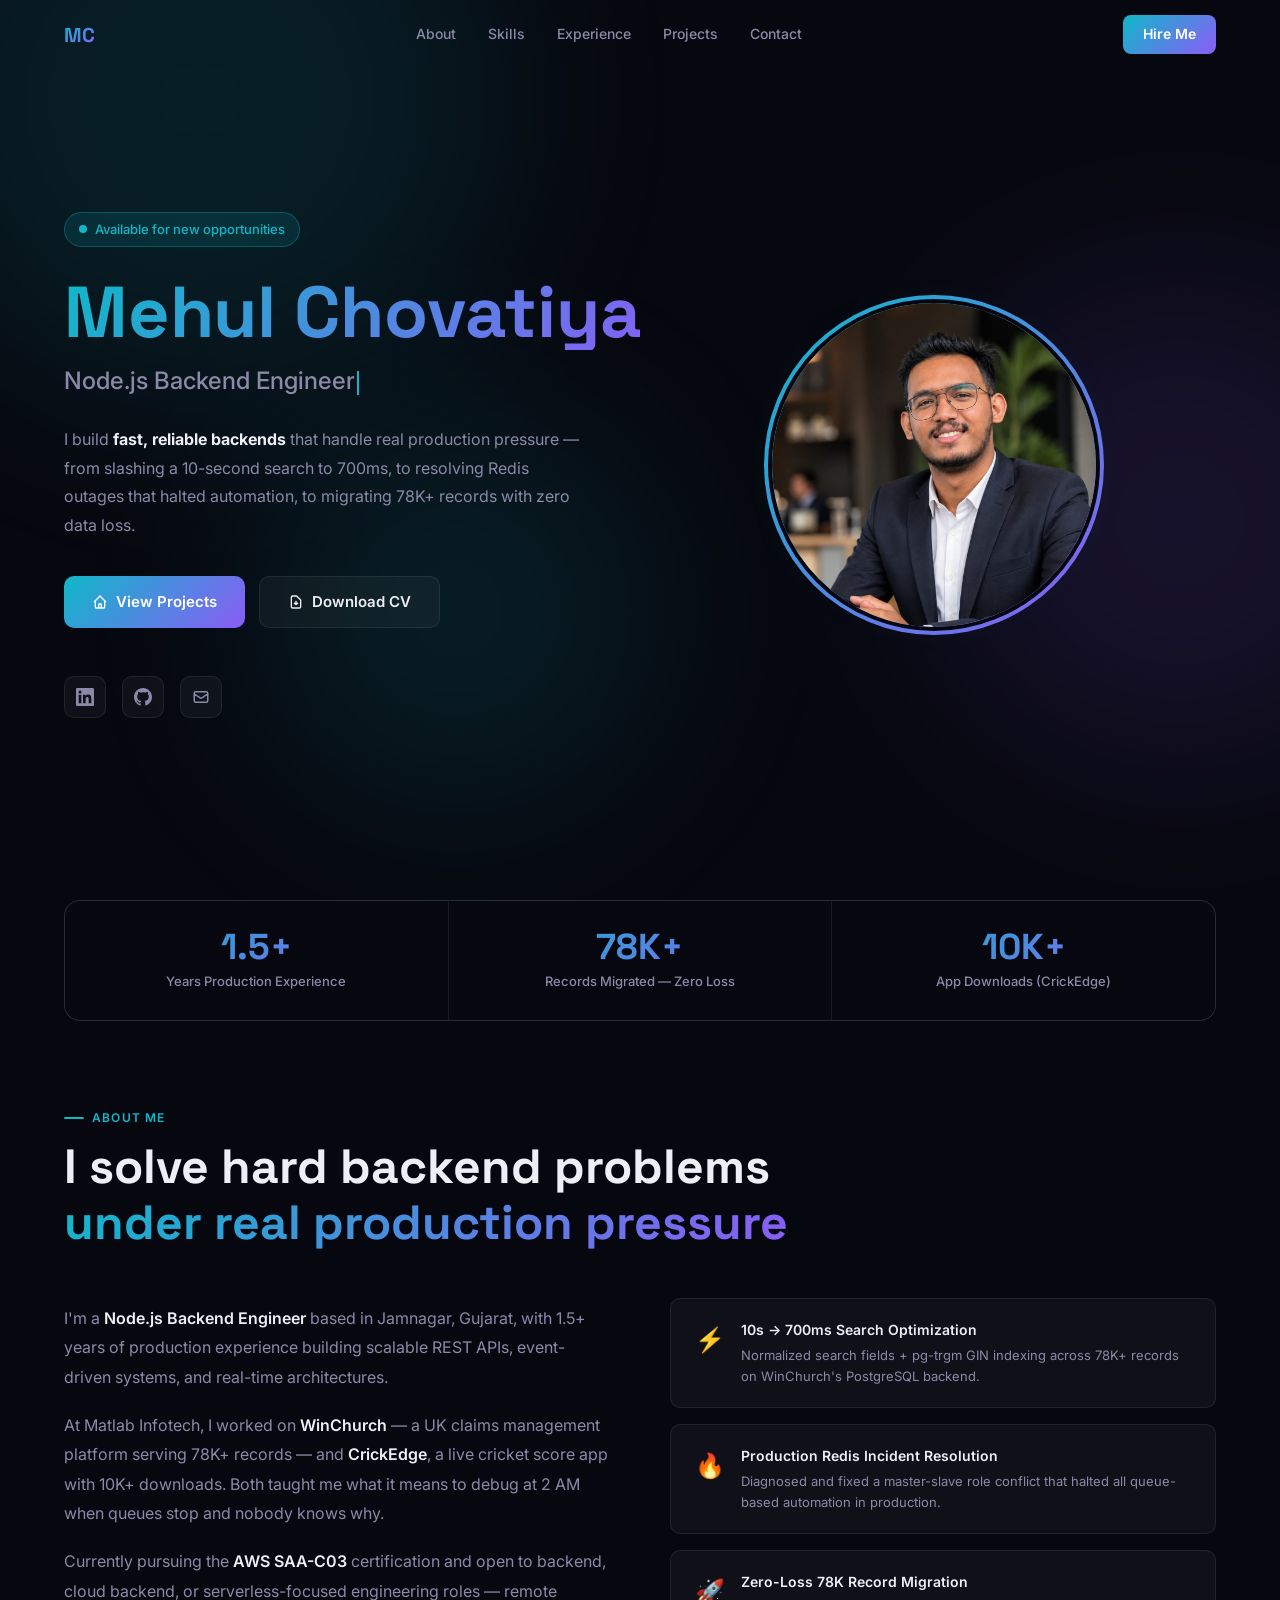
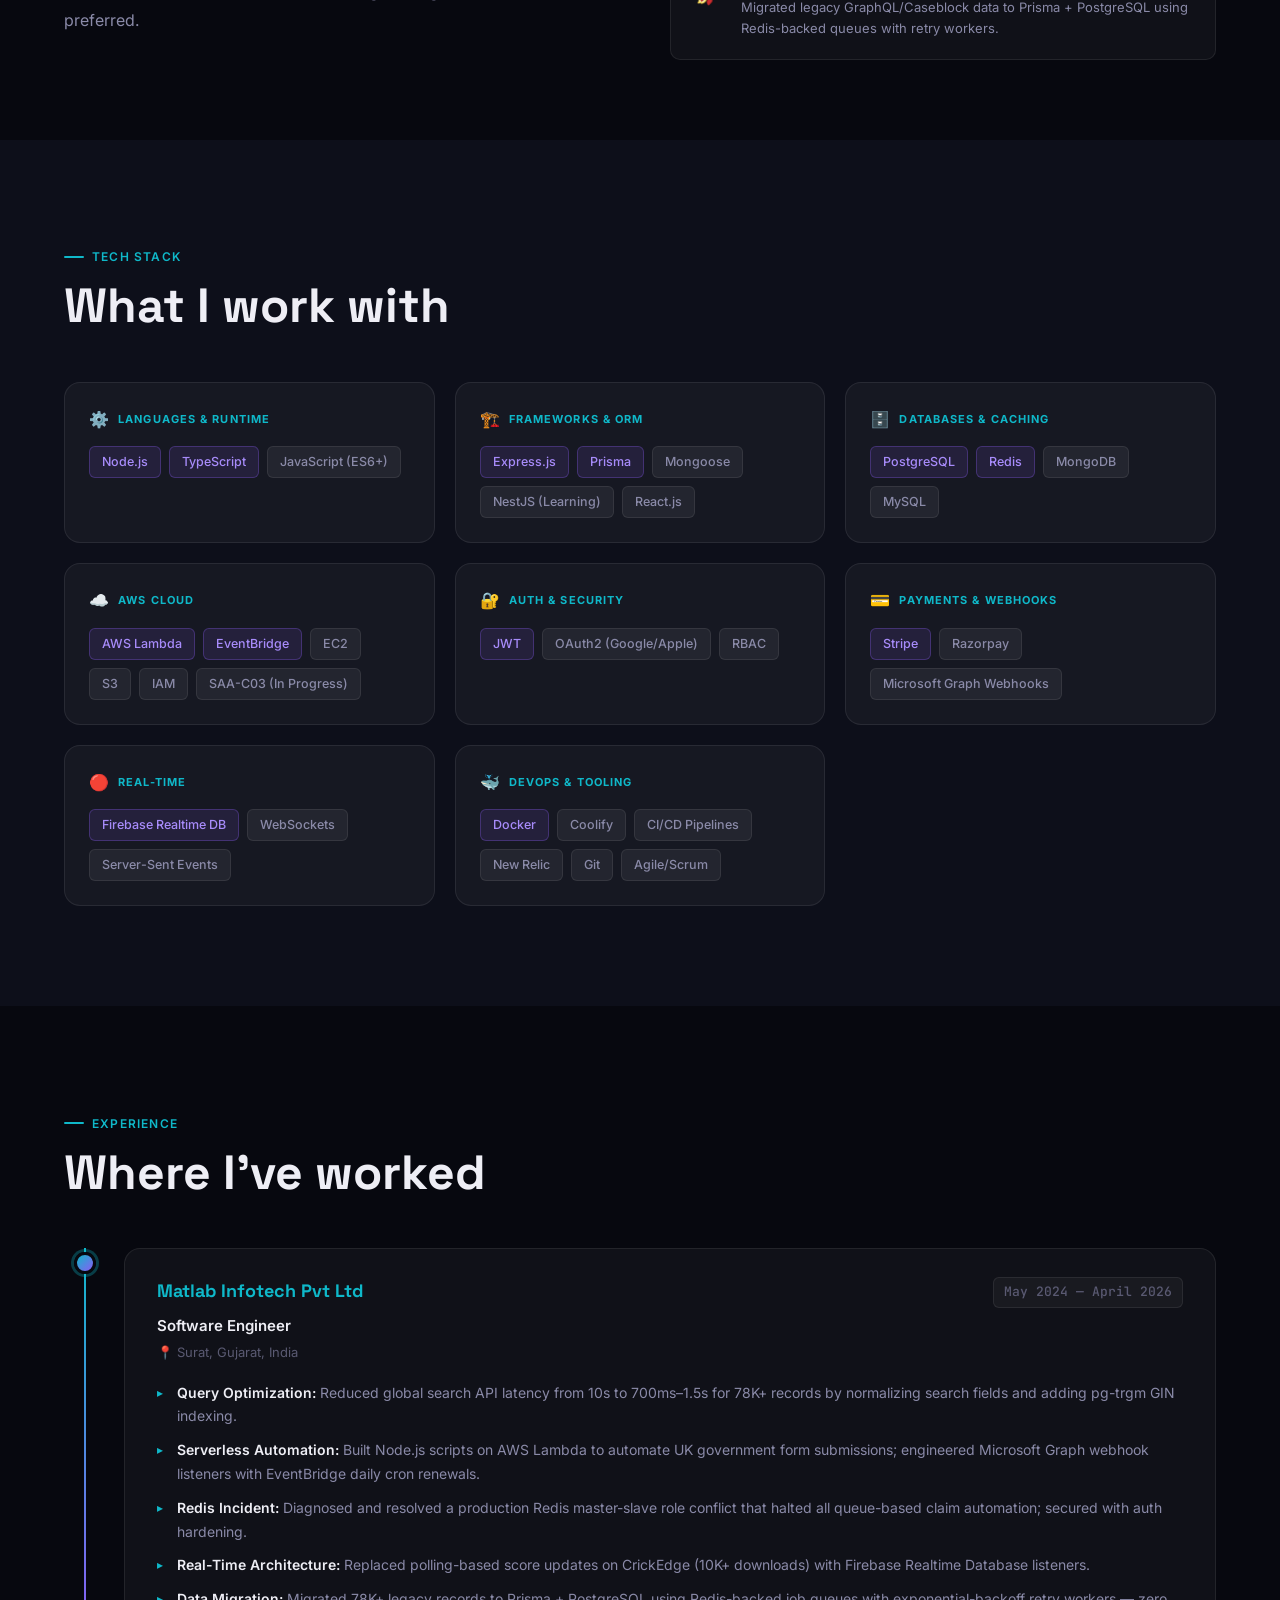
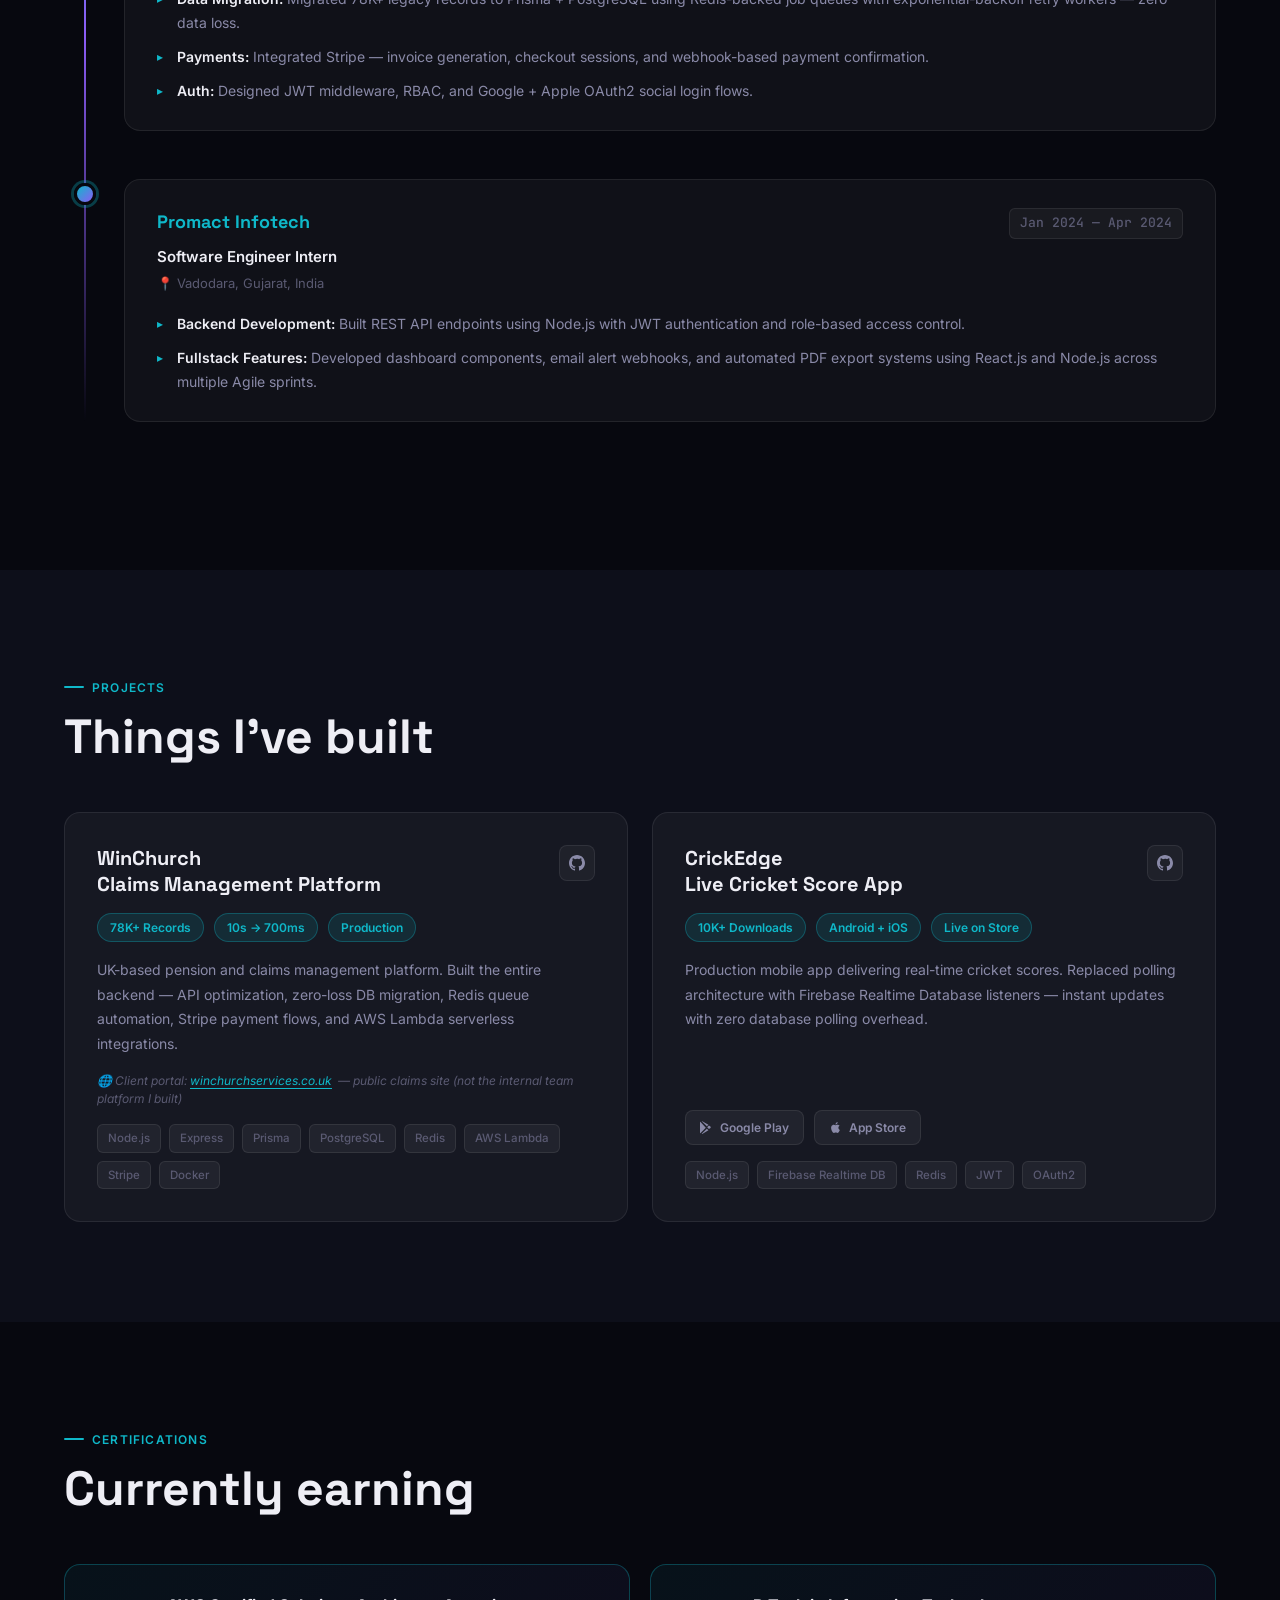
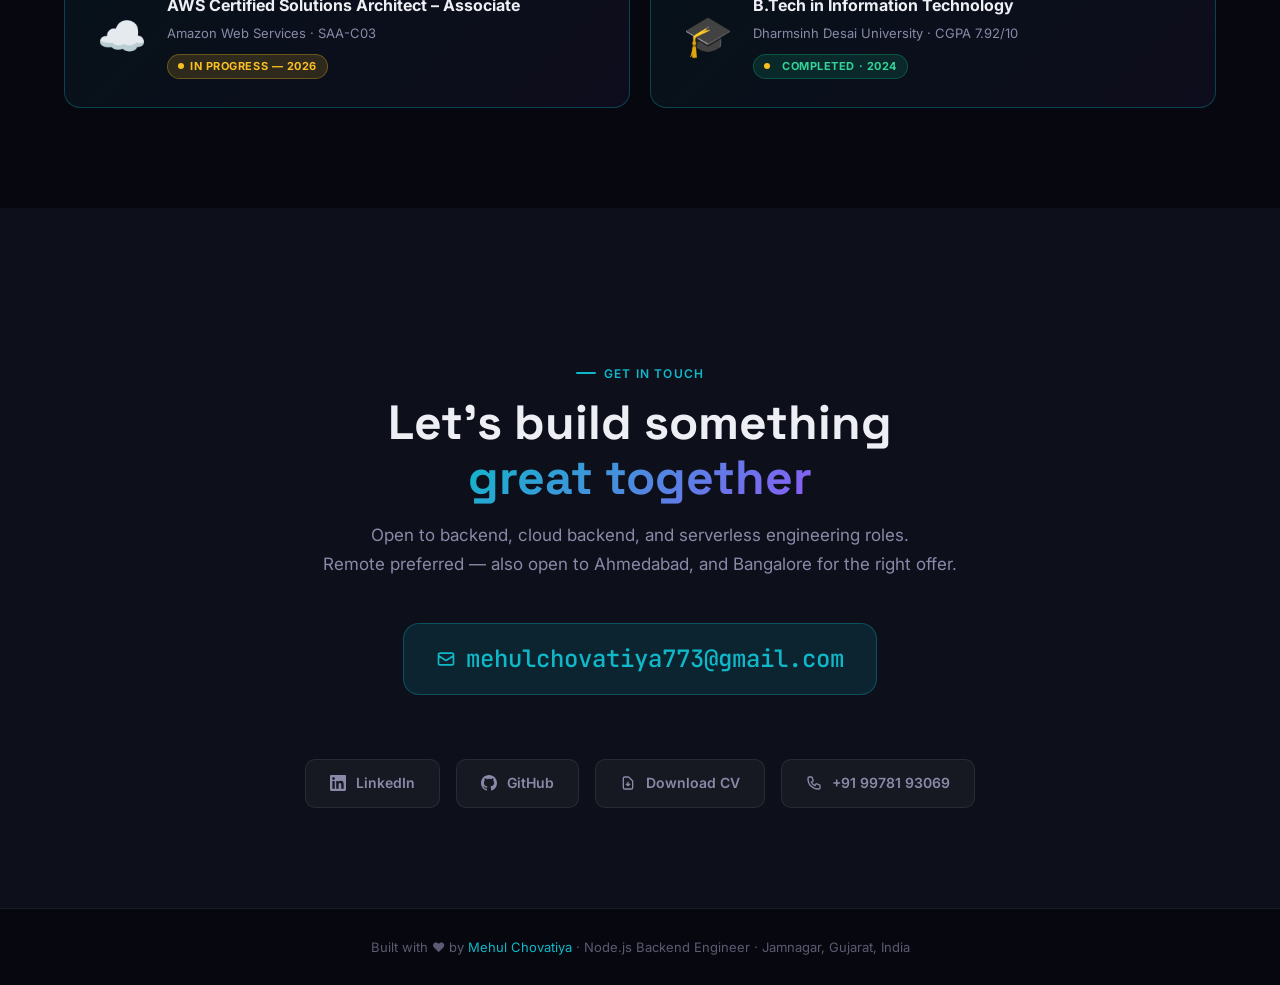
==== index.html @ 826fc2e5 "Initial portfolio commit" ====
<!DOCTYPE html>
<html lang="en">

<head>
  <meta charset="UTF-8" />
  <meta name="viewport" content="width=device-width, initial-scale=1.0" />
  <title>Mehul Chovatiya — Node.js Backend Engineer</title>
  <meta name="description"
    content="Node.js Backend Engineer with 1.5+ years of production experience. Expert in REST APIs, Redis, PostgreSQL, AWS Lambda, and real-time architectures." />
  <meta property="og:title" content="Mehul Chovatiya — Node.js Backend Engineer" />
  <meta property="og:description"
    content="Portfolio of Mehul Chovatiya — Backend engineer specializing in Node.js, AWS, and scalable real-time systems." />
  <meta property="og:type" content="website" />
  <link rel="preconnect" href="https://fonts.googleapis.com" />
  <link rel="preconnect" href="https://fonts.gstatic.com" crossorigin />
  <link
    href="https://fonts.googleapis.com/css2?family=Inter:wght@300;400;500;600;700;800;900&family=Space+Grotesk:wght@400;500;600;700&family=JetBrains+Mono:wght@400;500&display=swap"
    rel="stylesheet" />
  <style>
    /* ===== RESET & VARIABLES ===== */
    *,
    *::before,
    *::after {
      box-sizing: border-box;
      margin: 0;
      padding: 0;
    }

    :root {
      --bg: #07080f;
      --bg-2: #0d0f1a;
      --surface: rgba(255, 255, 255, 0.04);
      --surface-hover: rgba(255, 255, 255, 0.07);
      --border: rgba(255, 255, 255, 0.08);
      --border-accent: rgba(15, 184, 201, 0.3);
      --text: #eeeef5;
      --text-2: #8a8aa8;
      --text-3: #5a5a72;
      --teal: #0fb8c9;
      --purple: #8b5cf6;
      --teal-dim: rgba(15, 184, 201, 0.12);
      --purple-dim: rgba(139, 92, 246, 0.12);
      --gradient: linear-gradient(135deg, #0fb8c9, #8b5cf6);
      --gradient-text: linear-gradient(135deg, #0fb8c9 0%, #8b5cf6 100%);
      --glow-teal: 0 0 40px rgba(15, 184, 201, 0.15);
      --glow-purple: 0 0 40px rgba(139, 92, 246, 0.15);
      --radius: 16px;
      --radius-sm: 10px;
      --nav-h: 70px;
    }

    html {
      scroll-behavior: smooth;
    }

    body {
      font-family: 'Inter', sans-serif;
      background: var(--bg);
      color: var(--text);
      line-height: 1.6;
      overflow-x: hidden;
    }

    a {
      color: inherit;
      text-decoration: none;
    }

    img {
      max-width: 100%;
      display: block;
    }

    /* ===== ANIMATED BG ===== */
    .bg-blobs {
      position: fixed;
      inset: 0;
      z-index: 0;
      pointer-events: none;
      overflow: hidden;
    }

    .bg-blobs span {
      position: absolute;
      border-radius: 50%;
      filter: blur(100px);
      opacity: 0.12;
      animation: blobFloat 18s ease-in-out infinite;
    }

    .bg-blobs span:nth-child(1) {
      width: 600px;
      height: 600px;
      background: var(--teal);
      top: -200px;
      left: -100px;
      animation-delay: 0s;
    }

    .bg-blobs span:nth-child(2) {
      width: 500px;
      height: 500px;
      background: var(--purple);
      top: 30%;
      right: -150px;
      animation-delay: -6s;
    }

    .bg-blobs span:nth-child(3) {
      width: 400px;
      height: 400px;
      background: var(--teal);
      bottom: 10%;
      left: 20%;
      animation-delay: -12s;
    }

    @keyframes blobFloat {

      0%,
      100% {
        transform: translate(0, 0) scale(1);
      }

      33% {
        transform: translate(40px, -30px) scale(1.05);
      }

      66% {
        transform: translate(-20px, 20px) scale(0.97);
      }
    }

    /* ===== NAV ===== */
    nav {
      position: fixed;
      top: 0;
      left: 0;
      right: 0;
      z-index: 100;
      height: var(--nav-h);
      display: flex;
      align-items: center;
      justify-content: space-between;
      padding: 0 5%;
      transition: background 0.3s, backdrop-filter 0.3s, border-color 0.3s;
      border-bottom: 1px solid transparent;
    }

    nav.scrolled {
      background: rgba(7, 8, 15, 0.85);
      backdrop-filter: blur(20px);
      border-color: var(--border);
    }

    .nav-logo {
      font-family: 'Space Grotesk', sans-serif;
      font-size: 20px;
      font-weight: 700;
      background: var(--gradient-text);
      -webkit-background-clip: text;
      -webkit-text-fill-color: transparent;
    }

    .nav-links {
      display: flex;
      gap: 32px;
    }

    .nav-links a {
      font-size: 14px;
      font-weight: 500;
      color: var(--text-2);
      transition: color 0.2s;
    }

    .nav-links a:hover {
      color: var(--text);
    }

    .nav-cta {
      padding: 8px 20px;
      border-radius: 8px;
      font-size: 14px;
      font-weight: 600;
      background: var(--gradient);
      color: #fff;
      transition: opacity 0.2s, transform 0.2s;
    }

    .nav-cta:hover {
      opacity: 0.9;
      transform: translateY(-1px);
    }

    .nav-hamburger {
      display: none;
      flex-direction: column;
      gap: 5px;
      cursor: pointer;
    }

    .nav-hamburger span {
      width: 24px;
      height: 2px;
      background: var(--text);
      border-radius: 2px;
      transition: 0.3s;
    }

    /* ===== SECTION BASE ===== */
    section {
      position: relative;
      z-index: 1;
      padding: 100px 5%;
    }

    .section-label {
      display: inline-flex;
      align-items: center;
      gap: 8px;
      font-size: 12px;
      font-weight: 600;
      letter-spacing: 0.1em;
      text-transform: uppercase;
      color: var(--teal);
      margin-bottom: 12px;
    }

    .section-label::before {
      content: '';
      display: block;
      width: 20px;
      height: 2px;
      background: var(--teal);
      border-radius: 1px;
    }

    .section-title {
      font-family: 'Space Grotesk', sans-serif;
      font-size: clamp(32px, 5vw, 48px);
      font-weight: 700;
      line-height: 1.15;
      margin-bottom: 16px;
    }

    .section-sub {
      font-size: 17px;
      color: var(--text-2);
      max-width: 560px;
      line-height: 1.7;
    }

    .gradient-text {
      background: var(--gradient-text);
      -webkit-background-clip: text;
      -webkit-text-fill-color: transparent;
    }

    /* ===== HERO ===== */
    #hero {
      min-height: 100vh;
      display: flex;
      align-items: center;
      padding-top: calc(var(--nav-h) + 60px);
      gap: 80px;
    }

    .hero-content {
      flex: 1;
      max-width: 620px;
    }

    .hero-badge {
      display: inline-flex;
      align-items: center;
      gap: 8px;
      padding: 6px 14px;
      border-radius: 100px;
      border: 1px solid var(--border-accent);
      background: var(--teal-dim);
      font-size: 13px;
      font-weight: 500;
      color: var(--teal);
      margin-bottom: 28px;
    }

    .hero-badge::before {
      content: '';
      width: 8px;
      height: 8px;
      border-radius: 50%;
      background: var(--teal);
      animation: pulse 2s ease-in-out infinite;
    }

    @keyframes pulse {

      0%,
      100% {
        opacity: 1;
        transform: scale(1);
      }

      50% {
        opacity: 0.5;
        transform: scale(0.8);
      }
    }

    .hero-name {
      font-family: 'Space Grotesk', sans-serif;
      font-size: clamp(42px, 6vw, 72px);
      font-weight: 800;
      line-height: 1.05;
      margin-bottom: 12px;
      background: var(--gradient-text);
      -webkit-background-clip: text;
      -webkit-text-fill-color: transparent;
    }

    .hero-role {
      font-size: clamp(18px, 2.5vw, 24px);
      font-weight: 500;
      color: var(--text-2);
      margin-bottom: 24px;
      min-height: 36px;
    }

    .hero-role .typed-cursor {
      display: inline-block;
      width: 2px;
      height: 1em;
      background: var(--teal);
      margin-left: 2px;
      animation: blink 1s step-end infinite;
      vertical-align: text-bottom;
    }

    @keyframes blink {

      0%,
      100% {
        opacity: 1;
      }

      50% {
        opacity: 0;
      }
    }

    .hero-desc {
      font-size: 16px;
      color: var(--text-2);
      line-height: 1.8;
      margin-bottom: 36px;
      max-width: 520px;
    }

    .hero-actions {
      display: flex;
      gap: 14px;
      flex-wrap: wrap;
      margin-bottom: 48px;
    }

    .btn-primary {
      display: inline-flex;
      align-items: center;
      gap: 8px;
      padding: 13px 28px;
      border-radius: 10px;
      font-size: 15px;
      font-weight: 600;
      background: var(--gradient);
      color: #fff;
      transition: transform 0.2s, box-shadow 0.2s;
    }

    .btn-primary:hover {
      transform: translateY(-2px);
      box-shadow: var(--glow-teal);
    }

    .btn-outline {
      display: inline-flex;
      align-items: center;
      gap: 8px;
      padding: 13px 28px;
      border-radius: 10px;
      font-size: 15px;
      font-weight: 600;
      border: 1px solid var(--border);
      color: var(--text);
      background: var(--surface);
      transition: border-color 0.2s, background 0.2s, transform 0.2s;
    }

    .btn-outline:hover {
      border-color: var(--teal);
      background: var(--teal-dim);
      transform: translateY(-2px);
    }

    .hero-socials {
      display: flex;
      gap: 16px;
    }

    .social-link {
      width: 42px;
      height: 42px;
      border-radius: 10px;
      border: 1px solid var(--border);
      background: var(--surface);
      display: flex;
      align-items: center;
      justify-content: center;
      font-size: 18px;
      color: var(--text-2);
      transition: border-color 0.2s, color 0.2s, transform 0.2s, background 0.2s;
    }

    .social-link:hover {
      border-color: var(--teal);
      color: var(--teal);
      background: var(--teal-dim);
      transform: translateY(-2px);
    }

    /* Hero Photo */
    .hero-photo {
      flex-shrink: 0;
    }

    .photo-ring {
      width: 340px;
      height: 340px;
      border-radius: 50%;
      padding: 4px;
      background: var(--gradient);
      animation: float 6s ease-in-out infinite;
      position: relative;
    }

    @keyframes float {

      0%,
      100% {
        transform: translateY(0);
      }

      50% {
        transform: translateY(-16px);
      }
    }

    .photo-ring img,
    .photo-ring .photo-placeholder {
      width: 100%;
      height: 100%;
      border-radius: 50%;
      object-fit: cover;
      object-position: center top;
      border: 4px solid var(--bg);
    }

    .photo-placeholder {
      display: flex;
      align-items: center;
      justify-content: center;
      background: linear-gradient(135deg, var(--bg-2), #1a1a2e);
      font-family: 'Space Grotesk', sans-serif;
      font-size: 80px;
      font-weight: 800;
      background-clip: text;
      -webkit-background-clip: text;
      background: var(--gradient);
      -webkit-background-clip: text;
      -webkit-text-fill-color: transparent;
    }

    .photo-glow {
      position: absolute;
      inset: -20px;
      border-radius: 50%;
      background: radial-gradient(circle, rgba(15, 184, 201, 0.15) 0%, transparent 70%);
      z-index: -1;
      animation: glowPulse 4s ease-in-out infinite;
    }

    @keyframes glowPulse {

      0%,
      100% {
        opacity: 1
      }

      50% {
        opacity: 0.5
      }
    }

    /* Hero Stats */
    .hero-stats {
      display: grid;
      grid-template-columns: repeat(3, 1fr);
      gap: 1px;
      background: var(--border);
      border: 1px solid var(--border);
      border-radius: var(--radius);
      overflow: hidden;
      margin: 0 5%;
      position: relative;
      z-index: 1;
    }

    .stat {
      padding: 28px 24px;
      background: var(--bg);
      text-align: center;
      transition: background 0.2s;
    }

    .stat:hover {
      background: var(--surface);
    }

    .stat-value {
      font-family: 'Space Grotesk', sans-serif;
      font-size: 36px;
      font-weight: 800;
      background: var(--gradient-text);
      -webkit-background-clip: text;
      -webkit-text-fill-color: transparent;
      line-height: 1;
    }

    .stat-label {
      font-size: 13px;
      color: var(--text-2);
      margin-top: 6px;
      font-weight: 500;
    }

    /* ===== ABOUT ===== */
    #about {
      padding: 80px 5%;
    }

    .about-grid {
      display: grid;
      grid-template-columns: 1fr 1fr;
      gap: 60px;
      align-items: center;
      margin-top: 48px;
    }

    .about-text p {
      font-size: 16px;
      color: var(--text-2);
      line-height: 1.85;
      margin-bottom: 18px;
    }

    .about-text p strong {
      color: var(--text);
      font-weight: 600;
    }

    .about-highlights {
      display: flex;
      flex-direction: column;
      gap: 16px;
    }

    .highlight-card {
      padding: 20px 24px;
      border-radius: var(--radius-sm);
      border: 1px solid var(--border);
      background: var(--surface);
      display: flex;
      align-items: flex-start;
      gap: 16px;
      transition: border-color 0.2s, transform 0.2s, background 0.2s;
    }

    .highlight-card:hover {
      border-color: var(--border-accent);
      transform: translateX(4px);
      background: var(--surface-hover);
    }

    .highlight-icon {
      font-size: 24px;
      flex-shrink: 0;
      margin-top: 2px;
    }

    .highlight-title {
      font-size: 14px;
      font-weight: 600;
      color: var(--text);
      margin-bottom: 4px;
    }

    .highlight-desc {
      font-size: 13px;
      color: var(--text-2);
      line-height: 1.6;
    }

    /* ===== SKILLS ===== */
    #skills {
      background: var(--bg-2);
    }

    .skills-grid {
      display: grid;
      grid-template-columns: repeat(auto-fill, minmax(280px, 1fr));
      gap: 20px;
      margin-top: 48px;
    }

    .skill-group {
      padding: 24px;
      border-radius: var(--radius);
      border: 1px solid var(--border);
      background: var(--surface);
      transition: border-color 0.2s, transform 0.2s, box-shadow 0.2s;
    }

    .skill-group:hover {
      border-color: var(--border-accent);
      transform: translateY(-4px);
      box-shadow: var(--glow-teal);
    }

    .skill-group-title {
      font-size: 11px;
      font-weight: 700;
      letter-spacing: 0.1em;
      text-transform: uppercase;
      color: var(--teal);
      margin-bottom: 14px;
      display: flex;
      align-items: center;
      gap: 8px;
    }

    .skill-group-title span {
      font-size: 16px;
    }

    .skill-tags {
      display: flex;
      flex-wrap: wrap;
      gap: 8px;
    }

    .skill-tag {
      padding: 5px 12px;
      border-radius: 6px;
      font-size: 12.5px;
      font-weight: 500;
      background: rgba(255, 255, 255, 0.06);
      color: var(--text-2);
      border: 1px solid var(--border);
      transition: background 0.2s, color 0.2s, border-color 0.2s;
    }

    .skill-tag:hover {
      background: var(--teal-dim);
      color: var(--teal);
      border-color: var(--border-accent);
    }

    .skill-tag.highlight {
      background: var(--purple-dim);
      color: #a78bfa;
      border-color: rgba(139, 92, 246, 0.3);
    }

    /* ===== EXPERIENCE ===== */
    #experience {}

    .timeline {
      margin-top: 48px;
      position: relative;
    }

    .timeline::before {
      content: '';
      position: absolute;
      left: 20px;
      top: 0;
      bottom: 0;
      width: 2px;
      background: linear-gradient(to bottom, var(--teal), var(--purple), transparent);
    }

    .timeline-item {
      padding-left: 60px;
      margin-bottom: 48px;
      position: relative;
    }

    .timeline-dot {
      position: absolute;
      left: 10px;
      top: 4px;
      width: 22px;
      height: 22px;
      border-radius: 50%;
      background: var(--gradient);
      border: 3px solid var(--bg);
      box-shadow: 0 0 0 3px var(--border-accent);
    }

    .exp-card {
      padding: 28px 32px;
      border-radius: var(--radius);
      border: 1px solid var(--border);
      background: var(--surface);
      transition: border-color 0.2s, box-shadow 0.2s;
    }

    .exp-card:hover {
      border-color: var(--border-accent);
      box-shadow: var(--glow-teal);
    }

    .exp-header {
      display: flex;
      justify-content: space-between;
      align-items: flex-start;
      flex-wrap: wrap;
      gap: 12px;
      margin-bottom: 6px;
    }

    .exp-company {
      font-family: 'Space Grotesk', sans-serif;
      font-size: 18px;
      font-weight: 700;
      color: var(--teal);
    }

    .exp-period {
      font-size: 13px;
      font-weight: 500;
      color: var(--text-3);
      font-family: 'JetBrains Mono', monospace;
      padding: 4px 10px;
      border-radius: 6px;
      background: var(--surface);
      border: 1px solid var(--border);
    }

    .exp-role {
      font-size: 15px;
      font-weight: 600;
      color: var(--text);
      margin-bottom: 4px;
    }

    .exp-location {
      font-size: 13px;
      color: var(--text-3);
      margin-bottom: 18px;
    }

    .exp-bullets {
      list-style: none;
      display: flex;
      flex-direction: column;
      gap: 10px;
    }

    .exp-bullets li {
      font-size: 14px;
      color: var(--text-2);
      line-height: 1.7;
      padding-left: 20px;
      position: relative;
    }

    .exp-bullets li::before {
      content: '▸';
      position: absolute;
      left: 0;
      color: var(--teal);
      font-size: 12px;
      top: 2px;
    }

    .exp-bullets li strong {
      color: var(--text);
      font-weight: 600;
    }

    /* ===== PROJECTS ===== */
    #projects {
      background: var(--bg-2);
    }

    .projects-grid {
      display: grid;
      grid-template-columns: repeat(auto-fill, minmax(420px, 1fr));
      gap: 24px;
      margin-top: 48px;
    }

    .project-card {
      border-radius: var(--radius);
      border: 1px solid var(--border);
      background: var(--surface);
      padding: 32px;
      display: flex;
      flex-direction: column;
      gap: 16px;
      transition: border-color 0.3s, transform 0.3s, box-shadow 0.3s;
      position: relative;
      overflow: hidden;
    }

    .project-card::before {
      content: '';
      position: absolute;
      top: 0;
      left: 0;
      right: 0;
      height: 3px;
      background: var(--gradient);
      transform: scaleX(0);
      transform-origin: left;
      transition: transform 0.3s;
    }

    .project-card:hover::before {
      transform: scaleX(1);
    }

    .project-card:hover {
      border-color: var(--border-accent);
      transform: translateY(-6px);
      box-shadow: 0 20px 60px rgba(0, 0, 0, 0.4);
    }

    .project-header {
      display: flex;
      justify-content: space-between;
      align-items: flex-start;
      gap: 12px;
    }

    .project-name {
      font-family: 'Space Grotesk', sans-serif;
      font-size: 20px;
      font-weight: 700;
      color: var(--text);
      line-height: 1.3;
    }

    .project-link-icon {
      width: 36px;
      height: 36px;
      border-radius: 8px;
      flex-shrink: 0;
      border: 1px solid var(--border);
      background: var(--surface);
      display: flex;
      align-items: center;
      justify-content: center;
      color: var(--text-2);
      font-size: 16px;
      transition: border-color 0.2s, color 0.2s, background 0.2s;
    }

    .project-link-icon:hover {
      border-color: var(--teal);
      color: var(--teal);
      background: var(--teal-dim);
    }

    .project-desc {
      font-size: 14px;
      color: var(--text-2);
      line-height: 1.75;
      flex: 1;
    }

    .project-metrics {
      display: flex;
      gap: 10px;
      flex-wrap: wrap;
    }

    .metric-badge {
      padding: 4px 12px;
      border-radius: 100px;
      font-size: 12px;
      font-weight: 600;
      background: var(--teal-dim);
      color: var(--teal);
      border: 1px solid var(--border-accent);
    }

    .project-stack {
      display: flex;
      flex-wrap: wrap;
      gap: 8px;
    }

    .stack-tag {
      padding: 4px 10px;
      border-radius: 6px;
      font-size: 11.5px;
      font-weight: 500;
      background: rgba(255, 255, 255, 0.05);
      color: var(--text-3);
      border: 1px solid var(--border);
    }

    /* ===== CERTIFICATIONS ===== */
    #certs {}

    .certs-grid {
      display: flex;
      gap: 20px;
      margin-top: 48px;
      flex-wrap: wrap;
    }

    .cert-card {
      flex: 1;
      min-width: 280px;
      padding: 28px 32px;
      border-radius: var(--radius);
      border: 1px solid var(--border-accent);
      background: linear-gradient(135deg, rgba(15, 184, 201, 0.06), rgba(139, 92, 246, 0.06));
      display: flex;
      align-items: center;
      gap: 20px;
      transition: transform 0.2s, box-shadow 0.2s;
    }

    .cert-card:hover {
      transform: translateY(-4px);
      box-shadow: var(--glow-teal);
    }

    .cert-icon {
      font-size: 40px;
      flex-shrink: 0;
    }

    .cert-name {
      font-size: 16px;
      font-weight: 700;
      color: var(--text);
      margin-bottom: 4px;
    }

    .cert-issuer {
      font-size: 13px;
      color: var(--text-2);
      margin-bottom: 8px;
    }

    .cert-status {
      display: inline-flex;
      align-items: center;
      gap: 6px;
      padding: 3px 10px;
      border-radius: 100px;
      font-size: 11px;
      font-weight: 700;
      letter-spacing: 0.05em;
      text-transform: uppercase;
      background: rgba(251, 191, 36, 0.15);
      color: #fbbf24;
      border: 1px solid rgba(251, 191, 36, 0.3);
    }

    .cert-status::before {
      content: '';
      width: 6px;
      height: 6px;
      border-radius: 50%;
      background: #fbbf24;
      animation: pulse 2s infinite;
    }

    /* ===== CONTACT ===== */
    #contact {
      background: var(--bg-2);
    }

    .contact-wrapper {
      margin-top: 48px;
      max-width: 700px;
      margin-left: auto;
      margin-right: auto;
      text-align: center;
    }

    .contact-email {
      display: inline-flex;
      align-items: center;
      gap: 10px;
      font-family: 'JetBrains Mono', monospace;
      font-size: clamp(16px, 3vw, 24px);
      font-weight: 500;
      padding: 16px 32px;
      border-radius: var(--radius);
      border: 1px solid var(--border-accent);
      background: var(--teal-dim);
      color: var(--teal);
      margin: 32px 0;
      transition: transform 0.2s, box-shadow 0.2s;
    }

    .contact-email:hover {
      transform: scale(1.02);
      box-shadow: var(--glow-teal);
    }

    .contact-desc {
      font-size: 17px;
      color: var(--text-2);
      line-height: 1.7;
      margin-bottom: 12px;
    }

    .contact-links {
      display: flex;
      justify-content: center;
      gap: 16px;
      flex-wrap: wrap;
      margin-top: 32px;
    }

    .contact-link {
      display: inline-flex;
      align-items: center;
      gap: 10px;
      padding: 12px 24px;
      border-radius: 10px;
      font-size: 14px;
      font-weight: 600;
      border: 1px solid var(--border);
      background: var(--surface);
      color: var(--text-2);
      transition: border-color 0.2s, color 0.2s, background 0.2s, transform 0.2s;
    }

    .contact-link:hover {
      border-color: var(--teal);
      color: var(--teal);
      background: var(--teal-dim);
      transform: translateY(-2px);
    }

    /* ===== FOOTER ===== */
    footer {
      padding: 28px 5%;
      text-align: center;
      border-top: 1px solid var(--border);
      font-size: 13px;
      color: var(--text-3);
      position: relative;
      z-index: 1;
    }

    footer span {
      color: var(--teal);
    }

    /* ===== STORE BADGES ===== */
    .store-links { display: flex; gap: 10px; flex-wrap: wrap; margin-top: 2px; }
    .store-badge {
      display: inline-flex; align-items: center; gap: 7px;
      padding: 7px 14px; border-radius: 8px; font-size: 12px; font-weight: 600;
      border: 1px solid var(--border); background: rgba(255,255,255,0.05); color: var(--text-2);
      transition: border-color 0.2s, color 0.2s, background 0.2s, transform 0.2s;
      white-space: nowrap;
    }
    .store-badge:hover { border-color: var(--teal); color: var(--teal); background: var(--teal-dim); transform: translateY(-2px); }
    .store-badge.apple:hover { border-color: #a78bfa; color: #a78bfa; background: var(--purple-dim); }
    .client-site {
      font-size: 12px; color: var(--text-3); font-style: italic; line-height: 1.5;
    }
    .client-site a { color: var(--teal); text-decoration: underline; text-underline-offset: 3px; }

    /* ===== SCROLL ANIMATIONS ===== */
    .reveal {
      opacity: 0;
      transform: translateY(30px);
      transition: opacity 0.7s ease, transform 0.7s ease;
    }

    .reveal.visible {
      opacity: 1;
      transform: translateY(0);
    }

    .reveal-delay-1 {
      transition-delay: 0.1s;
    }

    .reveal-delay-2 {
      transition-delay: 0.2s;
    }

    .reveal-delay-3 {
      transition-delay: 0.3s;
    }

    .reveal-delay-4 {
      transition-delay: 0.4s;
    }

    /* ===== MOBILE NAV ===== */
    @media (max-width: 768px) {
      .nav-links {
        display: none;
      }

      .nav-hamburger {
        display: flex;
      }

      .nav-links.open {
        display: flex;
        flex-direction: column;
        position: absolute;
        top: var(--nav-h);
        left: 0;
        right: 0;
        background: rgba(7, 8, 15, 0.97);
        backdrop-filter: blur(20px);
        padding: 20px 5%;
        border-bottom: 1px solid var(--border);
        gap: 20px;
      }
    }

    /* ===== RESPONSIVE ===== */
    @media (max-width: 900px) {
      #hero {
        flex-direction: column-reverse;
        gap: 40px;
        text-align: center;
        padding-top: calc(var(--nav-h) + 40px);
      }

      .hero-actions {
        justify-content: center;
      }

      .hero-socials {
        justify-content: center;
      }

      .photo-ring {
        width: 240px;
        height: 240px;
      }

      .about-grid {
        grid-template-columns: 1fr;
        gap: 40px;
      }

      .projects-grid {
        grid-template-columns: 1fr;
      }

      .hero-stats {
        grid-template-columns: 1fr;
      }

      .timeline::before {
        left: 12px;
      }

      .timeline-item {
        padding-left: 44px;
      }

      .timeline-dot {
        left: 2px;
      }
    }

    @media (max-width: 480px) {
      section {
        padding: 70px 4%;
      }

      nav {
        padding: 0 4%;
      }

      .exp-card {
        padding: 20px;
      }

      .project-card {
        padding: 22px;
      }
    }
  </style>
</head>

<body>

  <!-- Background Blobs -->
  <div class="bg-blobs" aria-hidden="true">
    <span></span><span></span><span></span>
  </div>

  <!-- ===== NAV ===== -->
  <nav id="navbar">
    <a href="#hero" class="nav-logo">MC</a>
    <div class="nav-links" id="nav-links">
      <a href="#about">About</a>
      <a href="#skills">Skills</a>
      <a href="#experience">Experience</a>
      <a href="#projects">Projects</a>
      <a href="#contact">Contact</a>
    </div>
    <a href="mailto:mehulchovatiya773@gmail.com" class="nav-cta">Hire Me</a>
    <div class="nav-hamburger" id="hamburger" onclick="toggleNav()" aria-label="Toggle menu">
      <span></span><span></span><span></span>
    </div>
  </nav>

  <!-- ===== HERO ===== -->
  <section id="hero">
    <div class="hero-content">
      <div class="hero-badge">Available for new opportunities</div>
      <h1 class="hero-name">Mehul Chovatiya</h1>
      <div class="hero-role">
        <span id="typed-text"></span><span class="typed-cursor"></span>
      </div>
      <p class="hero-desc">
        I build <strong style="color:var(--text)">fast, reliable backends</strong> that handle real production pressure
        —
        from slashing a 10-second search to 700ms, to resolving Redis outages that halted automation,
        to migrating 78K+ records with zero data loss.
      </p>
      <div class="hero-actions">
        <a href="#projects" class="btn-primary">
          <svg width="16" height="16" fill="none" stroke="currentColor" stroke-width="2" viewBox="0 0 24 24">
            <path
              d="M3 12l2-2m0 0l7-7 7 7M5 10v10a1 1 0 001 1h3m10-11l2 2m-2-2v10a1 1 0 01-1 1h-3m-6 0a1 1 0 001-1v-4a1 1 0 011-1h2a1 1 0 011 1v4a1 1 0 001 1m-6 0h6" />
          </svg>
          View Projects
        </a>
        <a href="../output/cv-mehul-chovatiya-generic-2026-06-06.pdf" class="btn-outline" download>
          <svg width="16" height="16" fill="none" stroke="currentColor" stroke-width="2" viewBox="0 0 24 24">
            <path
              d="M12 10v6m0 0l-3-3m3 3l3-3m2 8H7a2 2 0 01-2-2V5a2 2 0 012-2h5.586a1 1 0 01.707.293l5.414 5.414a1 1 0 01.293.707V19a2 2 0 01-2 2z" />
          </svg>
          Download CV
        </a>
      </div>
      <div class="hero-socials">
        <a href="https://linkedin.com/in/mehul-chovatiya-15a0521ba" target="_blank" class="social-link" title="LinkedIn"
          id="social-linkedin">
          <svg width="18" height="18" fill="currentColor" viewBox="0 0 24 24">
            <path
              d="M20.447 20.452h-3.554v-5.569c0-1.328-.027-3.037-1.852-3.037-1.853 0-2.136 1.445-2.136 2.939v5.667H9.351V9h3.414v1.561h.046c.477-.9 1.637-1.85 3.37-1.85 3.601 0 4.267 2.37 4.267 5.455v6.286zM5.337 7.433a2.062 2.062 0 01-2.063-2.065 2.064 2.064 0 112.063 2.065zm1.782 13.019H3.555V9h3.564v11.452zM22.225 0H1.771C.792 0 0 .774 0 1.729v20.542C0 23.227.792 24 1.771 24h20.451C23.2 24 24 23.227 24 22.271V1.729C24 .774 23.2 0 22.222 0h.003z" />
          </svg>
        </a>
        <a href="https://github.com/Mehul773" target="_blank" class="social-link" title="GitHub" id="social-github">
          <svg width="18" height="18" fill="currentColor" viewBox="0 0 24 24">
            <path
              d="M12 0C5.374 0 0 5.373 0 12c0 5.302 3.438 9.8 8.207 11.387.599.111.793-.261.793-.577v-2.234c-3.338.726-4.033-1.416-4.033-1.416-.546-1.387-1.333-1.756-1.333-1.756-1.089-.745.083-.729.083-.729 1.205.084 1.839 1.237 1.839 1.237 1.07 1.834 2.807 1.304 3.492.997.107-.775.418-1.305.762-1.604-2.665-.305-5.467-1.334-5.467-5.931 0-1.311.469-2.381 1.236-3.221-.124-.303-.535-1.524.117-3.176 0 0 1.008-.322 3.301 1.23A11.509 11.509 0 0112 5.803c1.02.005 2.047.138 3.006.404 2.291-1.552 3.297-1.23 3.297-1.23.653 1.653.242 2.874.118 3.176.77.84 1.235 1.911 1.235 3.221 0 4.609-2.807 5.624-5.479 5.921.43.372.823 1.102.823 2.222v3.293c0 .319.192.694.801.576C20.566 21.797 24 17.3 24 12c0-6.627-5.373-12-12-12z" />
          </svg>
        </a>
        <a href="mailto:mehulchovatiya773@gmail.com" class="social-link" title="Email" id="social-email">
          <svg width="18" height="18" fill="none" stroke="currentColor" stroke-width="2" viewBox="0 0 24 24">
            <path
              d="M3 8l7.89 5.26a2 2 0 002.22 0L21 8M5 19h14a2 2 0 002-2V7a2 2 0 00-2-2H5a2 2 0 00-2 2v10a2 2 0 002 2z" />
          </svg>
        </a>
      </div>
    </div>
    <div class="hero-photo">
      <div class="photo-ring">
        <div class="photo-glow"></div>
        <img src="./assets/mehul.png" alt="Mehul Chovatiya"
          onerror="this.style.display='none';this.nextElementSibling.style.display='flex'" />
        <div class="photo-placeholder" style="display:none">MC</div>
      </div>
    </div>
  </section>

  <!-- Stats Bar -->
  <div class="hero-stats reveal">
    <div class="stat">
      <div class="stat-value">1.5+</div>
      <div class="stat-label">Years Production Experience</div>
    </div>
    <div class="stat">
      <div class="stat-value">78K+</div>
      <div class="stat-label">Records Migrated — Zero Loss</div>
    </div>
    <div class="stat">
      <div class="stat-value">10K+</div>
      <div class="stat-label">App Downloads (CrickEdge)</div>
    </div>
  </div>

  <!-- ===== ABOUT ===== -->
  <section id="about">
    <div class="section-label">About Me</div>
    <h2 class="section-title">I solve hard backend problems<br><span class="gradient-text">under real production
        pressure</span></h2>
    <div class="about-grid">
      <div class="about-text reveal">
        <p>I'm a <strong>Node.js Backend Engineer</strong> based in Jamnagar, Gujarat, with 1.5+ years of production
          experience building scalable REST APIs, event-driven systems, and real-time architectures.</p>
        <p>At Matlab Infotech, I worked on <strong>WinChurch</strong> — a UK claims management platform serving 78K+
          records — and <strong>CrickEdge</strong>, a live cricket score app with 10K+ downloads. Both taught me what it
          means to debug at 2 AM when queues stop and nobody knows why.</p>
        <p>Currently pursuing the <strong>AWS SAA-C03</strong> certification and open to backend, cloud backend, or
          serverless-focused engineering roles — remote preferred.</p>
      </div>
      <div class="about-highlights reveal reveal-delay-2">
        <div class="highlight-card">
          <div class="highlight-icon">⚡</div>
          <div>
            <div class="highlight-title">10s → 700ms Search Optimization</div>
            <div class="highlight-desc">Normalized search fields + pg-trgm GIN indexing across 78K+ records on
              WinChurch's PostgreSQL backend.</div>
          </div>
        </div>
        <div class="highlight-card">
          <div class="highlight-icon">🔥</div>
          <div>
            <div class="highlight-title">Production Redis Incident Resolution</div>
            <div class="highlight-desc">Diagnosed and fixed a master-slave role conflict that halted all queue-based
              automation in production.</div>
          </div>
        </div>
        <div class="highlight-card">
          <div class="highlight-icon">🚀</div>
          <div>
            <div class="highlight-title">Zero-Loss 78K Record Migration</div>
            <div class="highlight-desc">Migrated legacy GraphQL/Caseblock data to Prisma + PostgreSQL using Redis-backed
              queues with retry workers.</div>
          </div>
        </div>
      </div>
    </div>
  </section>

  <!-- ===== SKILLS ===== -->
  <section id="skills">
    <div class="section-label">Tech Stack</div>
    <h2 class="section-title">What I work with</h2>
    <div class="skills-grid">
      <div class="skill-group reveal">
        <div class="skill-group-title"><span>⚙️</span> Languages & Runtime</div>
        <div class="skill-tags">
          <span class="skill-tag highlight">Node.js</span>
          <span class="skill-tag highlight">TypeScript</span>
          <span class="skill-tag">JavaScript (ES6+)</span>
        </div>
      </div>
      <div class="skill-group reveal reveal-delay-1">
        <div class="skill-group-title"><span>🏗️</span> Frameworks & ORM</div>
        <div class="skill-tags">
          <span class="skill-tag highlight">Express.js</span>
          <span class="skill-tag highlight">Prisma</span>
          <span class="skill-tag">Mongoose</span>
          <span class="skill-tag">NestJS (Learning)</span>
          <span class="skill-tag">React.js</span>
        </div>
      </div>
      <div class="skill-group reveal reveal-delay-2">
        <div class="skill-group-title"><span>🗄️</span> Databases & Caching</div>
        <div class="skill-tags">
          <span class="skill-tag highlight">PostgreSQL</span>
          <span class="skill-tag highlight">Redis</span>
          <span class="skill-tag">MongoDB</span>
          <span class="skill-tag">MySQL</span>
        </div>
      </div>
      <div class="skill-group reveal reveal-delay-3">
        <div class="skill-group-title"><span>☁️</span> AWS Cloud</div>
        <div class="skill-tags">
          <span class="skill-tag highlight">AWS Lambda</span>
          <span class="skill-tag highlight">EventBridge</span>
          <span class="skill-tag">EC2</span>
          <span class="skill-tag">S3</span>
          <span class="skill-tag">IAM</span>
          <span class="skill-tag">SAA-C03 (In Progress)</span>
        </div>
      </div>
      <div class="skill-group reveal">
        <div class="skill-group-title"><span>🔐</span> Auth & Security</div>
        <div class="skill-tags">
          <span class="skill-tag highlight">JWT</span>
          <span class="skill-tag">OAuth2 (Google/Apple)</span>
          <span class="skill-tag">RBAC</span>
        </div>
      </div>
      <div class="skill-group reveal reveal-delay-1">
        <div class="skill-group-title"><span>💳</span> Payments & Webhooks</div>
        <div class="skill-tags">
          <span class="skill-tag highlight">Stripe</span>
          <span class="skill-tag">Razorpay</span>
          <span class="skill-tag">Microsoft Graph Webhooks</span>
        </div>
      </div>
      <div class="skill-group reveal reveal-delay-2">
        <div class="skill-group-title"><span>🔴</span> Real-Time</div>
        <div class="skill-tags">
          <span class="skill-tag highlight">Firebase Realtime DB</span>
          <span class="skill-tag">WebSockets</span>
          <span class="skill-tag">Server-Sent Events</span>
        </div>
      </div>
      <div class="skill-group reveal reveal-delay-3">
        <div class="skill-group-title"><span>🐳</span> DevOps & Tooling</div>
        <div class="skill-tags">
          <span class="skill-tag highlight">Docker</span>
          <span class="skill-tag">Coolify</span>
          <span class="skill-tag">CI/CD Pipelines</span>
          <span class="skill-tag">New Relic</span>
          <span class="skill-tag">Git</span>
          <span class="skill-tag">Agile/Scrum</span>
        </div>
      </div>
    </div>
  </section>

  <!-- ===== EXPERIENCE ===== -->
  <section id="experience">
    <div class="section-label">Experience</div>
    <h2 class="section-title">Where I've worked</h2>
    <div class="timeline">
      <div class="timeline-item reveal">
        <div class="timeline-dot"></div>
        <div class="exp-card">
          <div class="exp-header">
            <div class="exp-company">Matlab Infotech Pvt Ltd</div>
            <div class="exp-period">May 2024 — April 2026</div>
          </div>
          <div class="exp-role">Software Engineer</div>
          <div class="exp-location">📍 Surat, Gujarat, India</div>
          <ul class="exp-bullets">
            <li><strong>Query Optimization:</strong> Reduced global search API latency from 10s to 700ms–1.5s for 78K+
              records by normalizing search fields and adding pg-trgm GIN indexing.</li>
            <li><strong>Serverless Automation:</strong> Built Node.js scripts on AWS Lambda to automate UK government
              form submissions; engineered Microsoft Graph webhook listeners with EventBridge daily cron renewals.</li>
            <li><strong>Redis Incident:</strong> Diagnosed and resolved a production Redis master-slave role conflict
              that halted all queue-based claim automation; secured with auth hardening.</li>
            <li><strong>Real-Time Architecture:</strong> Replaced polling-based score updates on CrickEdge (10K+
              downloads) with Firebase Realtime Database listeners.</li>
            <li><strong>Data Migration:</strong> Migrated 78K+ legacy records to Prisma + PostgreSQL using Redis-backed
              job queues with exponential-backoff retry workers — zero data loss.</li>
            <li><strong>Payments:</strong> Integrated Stripe — invoice generation, checkout sessions, and webhook-based
              payment confirmation.</li>
            <li><strong>Auth:</strong> Designed JWT middleware, RBAC, and Google + Apple OAuth2 social login flows.</li>
          </ul>
        </div>
      </div>
      <div class="timeline-item reveal reveal-delay-2">
        <div class="timeline-dot"></div>
        <div class="exp-card">
          <div class="exp-header">
            <div class="exp-company">Promact Infotech</div>
            <div class="exp-period">Jan 2024 — Apr 2024</div>
          </div>
          <div class="exp-role">Software Engineer Intern</div>
          <div class="exp-location">📍 Vadodara, Gujarat, India</div>
          <ul class="exp-bullets">
            <li><strong>Backend Development:</strong> Built REST API endpoints using Node.js with JWT authentication and
              role-based access control.</li>
            <li><strong>Fullstack Features:</strong> Developed dashboard components, email alert webhooks, and automated
              PDF export systems using React.js and Node.js across multiple Agile sprints.</li>
          </ul>
        </div>
      </div>
    </div>
  </section>

  <!-- ===== PROJECTS ===== -->
  <section id="projects">
    <div class="section-label">Projects</div>
    <h2 class="section-title">Things I've built</h2>
    <div class="projects-grid">
      <div class="project-card reveal">
        <div class="project-header">
          <div class="project-name">WinChurch<br>Claims Management Platform</div>
          <a href="https://github.com/jackwinchurch/winchurch" target="_blank" class="project-link-icon"
            title="View on GitHub">
            <svg width="16" height="16" fill="currentColor" viewBox="0 0 24 24">
              <path
                d="M12 0C5.374 0 0 5.373 0 12c0 5.302 3.438 9.8 8.207 11.387.599.111.793-.261.793-.577v-2.234c-3.338.726-4.033-1.416-4.033-1.416-.546-1.387-1.333-1.756-1.333-1.756-1.089-.745.083-.729.083-.729 1.205.084 1.839 1.237 1.839 1.237 1.07 1.834 2.807 1.304 3.492.997.107-.775.418-1.305.762-1.604-2.665-.305-5.467-1.334-5.467-5.931 0-1.311.469-2.381 1.236-3.221-.124-.303-.535-1.524.117-3.176 0 0 1.008-.322 3.301 1.23A11.509 11.509 0 0112 5.803c1.02.005 2.047.138 3.006.404 2.291-1.552 3.297-1.23 3.297-1.23.653 1.653.242 2.874.118 3.176.77.84 1.235 1.911 1.235 3.221 0 4.609-2.807 5.624-5.479 5.921.43.372.823 1.102.823 2.222v3.293c0 .319.192.694.801.576C20.566 21.797 24 17.3 24 12c0-6.627-5.373-12-12-12z" />
            </svg>
          </a>
        </div>
        <div class="project-metrics">
          <span class="metric-badge">78K+ Records</span>
          <span class="metric-badge">10s → 700ms</span>
          <span class="metric-badge">Production</span>
        </div>
        <p class="project-desc">UK-based pension and claims management platform. Built the entire backend — API
          optimization, zero-loss DB migration, Redis queue automation, Stripe payment flows, and AWS Lambda serverless
          integrations.</p>
        <p class="client-site">🌐 Client portal: <a href="https://winchurchservices.co.uk" target="_blank">winchurchservices.co.uk</a> &nbsp;&mdash; public claims site (not the internal team platform I built)</p>
        <div class="project-stack">
          <span class="stack-tag">Node.js</span>
          <span class="stack-tag">Express</span>
          <span class="stack-tag">Prisma</span>
          <span class="stack-tag">PostgreSQL</span>
          <span class="stack-tag">Redis</span>
          <span class="stack-tag">AWS Lambda</span>
          <span class="stack-tag">Stripe</span>
          <span class="stack-tag">Docker</span>
        </div>
      </div>
      <div class="project-card reveal reveal-delay-2">
        <div class="project-header">
          <div class="project-name">CrickEdge<br>Live Cricket Score App</div>
          <a href="https://github.com/hardikbeladiya/cricket-backend" target="_blank" class="project-link-icon"
            title="View on GitHub">
            <svg width="16" height="16" fill="currentColor" viewBox="0 0 24 24">
              <path
                d="M12 0C5.374 0 0 5.373 0 12c0 5.302 3.438 9.8 8.207 11.387.599.111.793-.261.793-.577v-2.234c-3.338.726-4.033-1.416-4.033-1.416-.546-1.387-1.333-1.756-1.333-1.756-1.089-.745.083-.729.083-.729 1.205.084 1.839 1.237 1.839 1.237 1.07 1.834 2.807 1.304 3.492.997.107-.775.418-1.305.762-1.604-2.665-.305-5.467-1.334-5.467-5.931 0-1.311.469-2.381 1.236-3.221-.124-.303-.535-1.524.117-3.176 0 0 1.008-.322 3.301 1.23A11.509 11.509 0 0112 5.803c1.02.005 2.047.138 3.006.404 2.291-1.552 3.297-1.23 3.297-1.23.653 1.653.242 2.874.118 3.176.77.84 1.235 1.911 1.235 3.221 0 4.609-2.807 5.624-5.479 5.921.43.372.823 1.102.823 2.222v3.293c0 .319.192.694.801.576C20.566 21.797 24 17.3 24 12c0-6.627-5.373-12-12-12z" />
            </svg>
          </a>
        </div>
        <div class="project-metrics">
          <span class="metric-badge">10K+ Downloads</span>
          <span class="metric-badge">Android + iOS</span>
          <span class="metric-badge">Live on Store</span>
        </div>
        <p class="project-desc">Production mobile app delivering real-time cricket scores. Replaced polling architecture
          with Firebase Realtime Database listeners — instant updates with zero database polling overhead.</p>
        <div class="store-links">
          <a href="https://play.google.com/store/apps/details?id=com.crickedge.live.cricket.score.app&hl=en_IN" target="_blank" class="store-badge">
            <svg width="13" height="13" viewBox="0 0 24 24" fill="currentColor"><path d="M3.18 23.76c.3.17.65.19.97.07l11.37-6.57-2.83-2.83-9.51 9.33zM.5 1.4C.19 1.74 0 2.26 0 2.96v18.08c0 .7.19 1.22.5 1.56l.08.08 10.12-10.12v-.24L.58 1.32.5 1.4zM19.37 9.93l-2.88-1.66-3.18 3.18 3.18 3.18 2.9-1.67c.83-.48.83-1.26-.02-1.74v.01zM4.15.31L15.52 6.88 12.7 9.7 3.18.37c.31-.13.67-.12.97-.06z"/></svg>
            Google Play
          </a>
          <a href="https://apps.apple.com/in/app/crickedge-live-cricket-scores/id6566188253" target="_blank" class="store-badge apple">
            <svg width="13" height="13" viewBox="0 0 24 24" fill="currentColor"><path d="M18.71 19.5c-.83 1.24-1.71 2.45-3.05 2.47-1.34.03-1.77-.79-3.29-.79-1.53 0-2 .77-3.27.82-1.31.05-2.3-1.32-3.14-2.53C4.25 17 2.94 12.45 4.7 9.39c.87-1.52 2.43-2.48 4.12-2.51 1.28-.02 2.5.87 3.29.87.78 0 2.26-1.07 3.8-.91.65.03 2.47.26 3.64 1.98l-.09.06c-.22.14-2.15 1.26-2.13 3.75.03 2.98 2.6 3.97 2.63 3.98-.03.07-.41 1.4-1.35 2.84M13 3.5c.73-.83 1.94-1.46 2.94-1.5.13 1.17-.34 2.35-1.04 3.19-.69.85-1.83 1.51-2.95 1.42-.15-1.15.41-2.35 1.05-3.11z"/></svg>
            App Store
          </a>
        </div>
        <div class="project-stack">
          <span class="stack-tag">Node.js</span>
          <span class="stack-tag">Firebase Realtime DB</span>
          <span class="stack-tag">Redis</span>
          <span class="stack-tag">JWT</span>
          <span class="stack-tag">OAuth2</span>
        </div>
      </div>
    </div>
  </section>

  <!-- ===== CERTIFICATIONS ===== -->
  <section id="certs">
    <div class="section-label">Certifications</div>
    <h2 class="section-title">Currently earning</h2>
    <div class="certs-grid">
      <div class="cert-card reveal">
        <div class="cert-icon">☁️</div>
        <div>
          <div class="cert-name">AWS Certified Solutions Architect – Associate</div>
          <div class="cert-issuer">Amazon Web Services · SAA-C03</div>
          <div class="cert-status">In Progress — 2026</div>
        </div>
      </div>
      <div class="cert-card reveal reveal-delay-2">
        <div class="cert-icon">🎓</div>
        <div>
          <div class="cert-name">B.Tech in Information Technology</div>
          <div class="cert-issuer">Dharmsinh Desai University · CGPA 7.92/10</div>
          <div class="cert-status"
            style="background:rgba(16,185,129,0.15);color:#34d399;border-color:rgba(16,185,129,0.3)">
            <span style="background:#34d399"></span>Completed · 2024
          </div>
        </div>
      </div>
    </div>
  </section>

  <!-- ===== CONTACT ===== -->
  <section id="contact">
    <div class="contact-wrapper">
      <div class="section-label" style="justify-content:center">Get In Touch</div>
      <h2 class="section-title reveal">Let's build something<br><span class="gradient-text">great together</span></h2>
      <p class="contact-desc reveal">Open to backend, cloud backend, and serverless engineering roles.<br>Remote
        preferred — also open to Ahmedabad, and Bangalore for the right offer.</p>
      <a href="mailto:mehulchovatiya773@gmail.com" class="contact-email reveal">
        <svg width="20" height="20" fill="none" stroke="currentColor" stroke-width="2" viewBox="0 0 24 24">
          <path
            d="M3 8l7.89 5.26a2 2 0 002.22 0L21 8M5 19h14a2 2 0 002-2V7a2 2 0 00-2-2H5a2 2 0 00-2 2v10a2 2 0 002 2z" />
        </svg>
        mehulchovatiya773@gmail.com
      </a>
      <div class="contact-links reveal">
        <a href="https://linkedin.com/in/mehul-chovatiya-15a0521ba" target="_blank" class="contact-link">
          <svg width="16" height="16" fill="currentColor" viewBox="0 0 24 24">
            <path
              d="M20.447 20.452h-3.554v-5.569c0-1.328-.027-3.037-1.852-3.037-1.853 0-2.136 1.445-2.136 2.939v5.667H9.351V9h3.414v1.561h.046c.477-.9 1.637-1.85 3.37-1.85 3.601 0 4.267 2.37 4.267 5.455v6.286zM5.337 7.433a2.062 2.062 0 01-2.063-2.065 2.064 2.064 0 112.063 2.065zm1.782 13.019H3.555V9h3.564v11.452zM22.225 0H1.771C.792 0 0 .774 0 1.729v20.542C0 23.227.792 24 1.771 24h20.451C23.2 24 24 23.227 24 22.271V1.729C24 .774 23.2 0 22.222 0h.003z" />
          </svg>
          LinkedIn
        </a>
        <a href="https://github.com/Mehul773" target="_blank" class="contact-link">
          <svg width="16" height="16" fill="currentColor" viewBox="0 0 24 24">
            <path
              d="M12 0C5.374 0 0 5.373 0 12c0 5.302 3.438 9.8 8.207 11.387.599.111.793-.261.793-.577v-2.234c-3.338.726-4.033-1.416-4.033-1.416-.546-1.387-1.333-1.756-1.333-1.756-1.089-.745.083-.729.083-.729 1.205.084 1.839 1.237 1.839 1.237 1.07 1.834 2.807 1.304 3.492.997.107-.775.418-1.305.762-1.604-2.665-.305-5.467-1.334-5.467-5.931 0-1.311.469-2.381 1.236-3.221-.124-.303-.535-1.524.117-3.176 0 0 1.008-.322 3.301 1.23A11.509 11.509 0 0112 5.803c1.02.005 2.047.138 3.006.404 2.291-1.552 3.297-1.23 3.297-1.23.653 1.653.242 2.874.118 3.176.77.84 1.235 1.911 1.235 3.221 0 4.609-2.807 5.624-5.479 5.921.43.372.823 1.102.823 2.222v3.293c0 .319.192.694.801.576C20.566 21.797 24 17.3 24 12c0-6.627-5.373-12-12-12z" />
          </svg>
          GitHub
        </a>
        <a href="../output/cv-mehul-chovatiya-generic-2026-06-06.pdf" class="contact-link" download>
          <svg width="16" height="16" fill="none" stroke="currentColor" stroke-width="2" viewBox="0 0 24 24">
            <path
              d="M12 10v6m0 0l-3-3m3 3l3-3m2 8H7a2 2 0 01-2-2V5a2 2 0 012-2h5.586a1 1 0 01.707.293l5.414 5.414a1 1 0 01.293.707V19a2 2 0 01-2 2z" />
          </svg>
          Download CV
        </a>
        <a href="tel:+919978193069" class="contact-link">
          <svg width="16" height="16" fill="none" stroke="currentColor" stroke-width="2" viewBox="0 0 24 24">
            <path
              d="M3 5a2 2 0 012-2h3.28a1 1 0 01.948.684l1.498 4.493a1 1 0 01-.502 1.21l-2.257 1.13a11.042 11.042 0 005.516 5.516l1.13-2.257a1 1 0 011.21-.502l4.493 1.498a1 1 0 01.684.949V19a2 2 0 01-2 2h-1C9.716 21 3 14.284 3 6V5z" />
          </svg>
          +91 99781 93069
        </a>
      </div>
    </div>
  </section>

  <!-- ===== FOOTER ===== -->
  <footer>
    <p>Built with ♥ by <span>Mehul Chovatiya</span> · Node.js Backend Engineer · Jamnagar, Gujarat, India</p>
  </footer>

  <script>
    // ===== NAV SCROLL =====
    const navbar = document.getElementById('navbar');
    window.addEventListener('scroll', () => {
      navbar.classList.toggle('scrolled', window.scrollY > 20);
    });

    // ===== MOBILE NAV =====
    function toggleNav() {
      document.getElementById('nav-links').classList.toggle('open');
    }
    document.querySelectorAll('#nav-links a').forEach(a => {
      a.addEventListener('click', () => document.getElementById('nav-links').classList.remove('open'));
    });

    // ===== TYPED EFFECT =====
    const roles = [
      'Node.js Backend Engineer',
      'REST API Architect',
      'AWS & Serverless Builder',
      'Real-Time Systems Engineer',
    ];
    let roleIdx = 0, charIdx = 0, deleting = false;
    const typedEl = document.getElementById('typed-text');
    function type() {
      const current = roles[roleIdx];
      if (!deleting) {
        typedEl.textContent = current.slice(0, ++charIdx);
        if (charIdx === current.length) { deleting = true; setTimeout(type, 2200); return; }
      } else {
        typedEl.textContent = current.slice(0, --charIdx);
        if (charIdx === 0) { deleting = false; roleIdx = (roleIdx + 1) % roles.length; }
      }
      setTimeout(type, deleting ? 40 : 75);
    }
    setTimeout(type, 800);

    // ===== SCROLL REVEAL =====
    const reveals = document.querySelectorAll('.reveal');
    const observer = new IntersectionObserver((entries) => {
      entries.forEach(e => { if (e.isIntersecting) { e.target.classList.add('visible'); } });
    }, { threshold: 0.1 });
    reveals.forEach(el => observer.observe(el));
  </script>
</body>

</html>
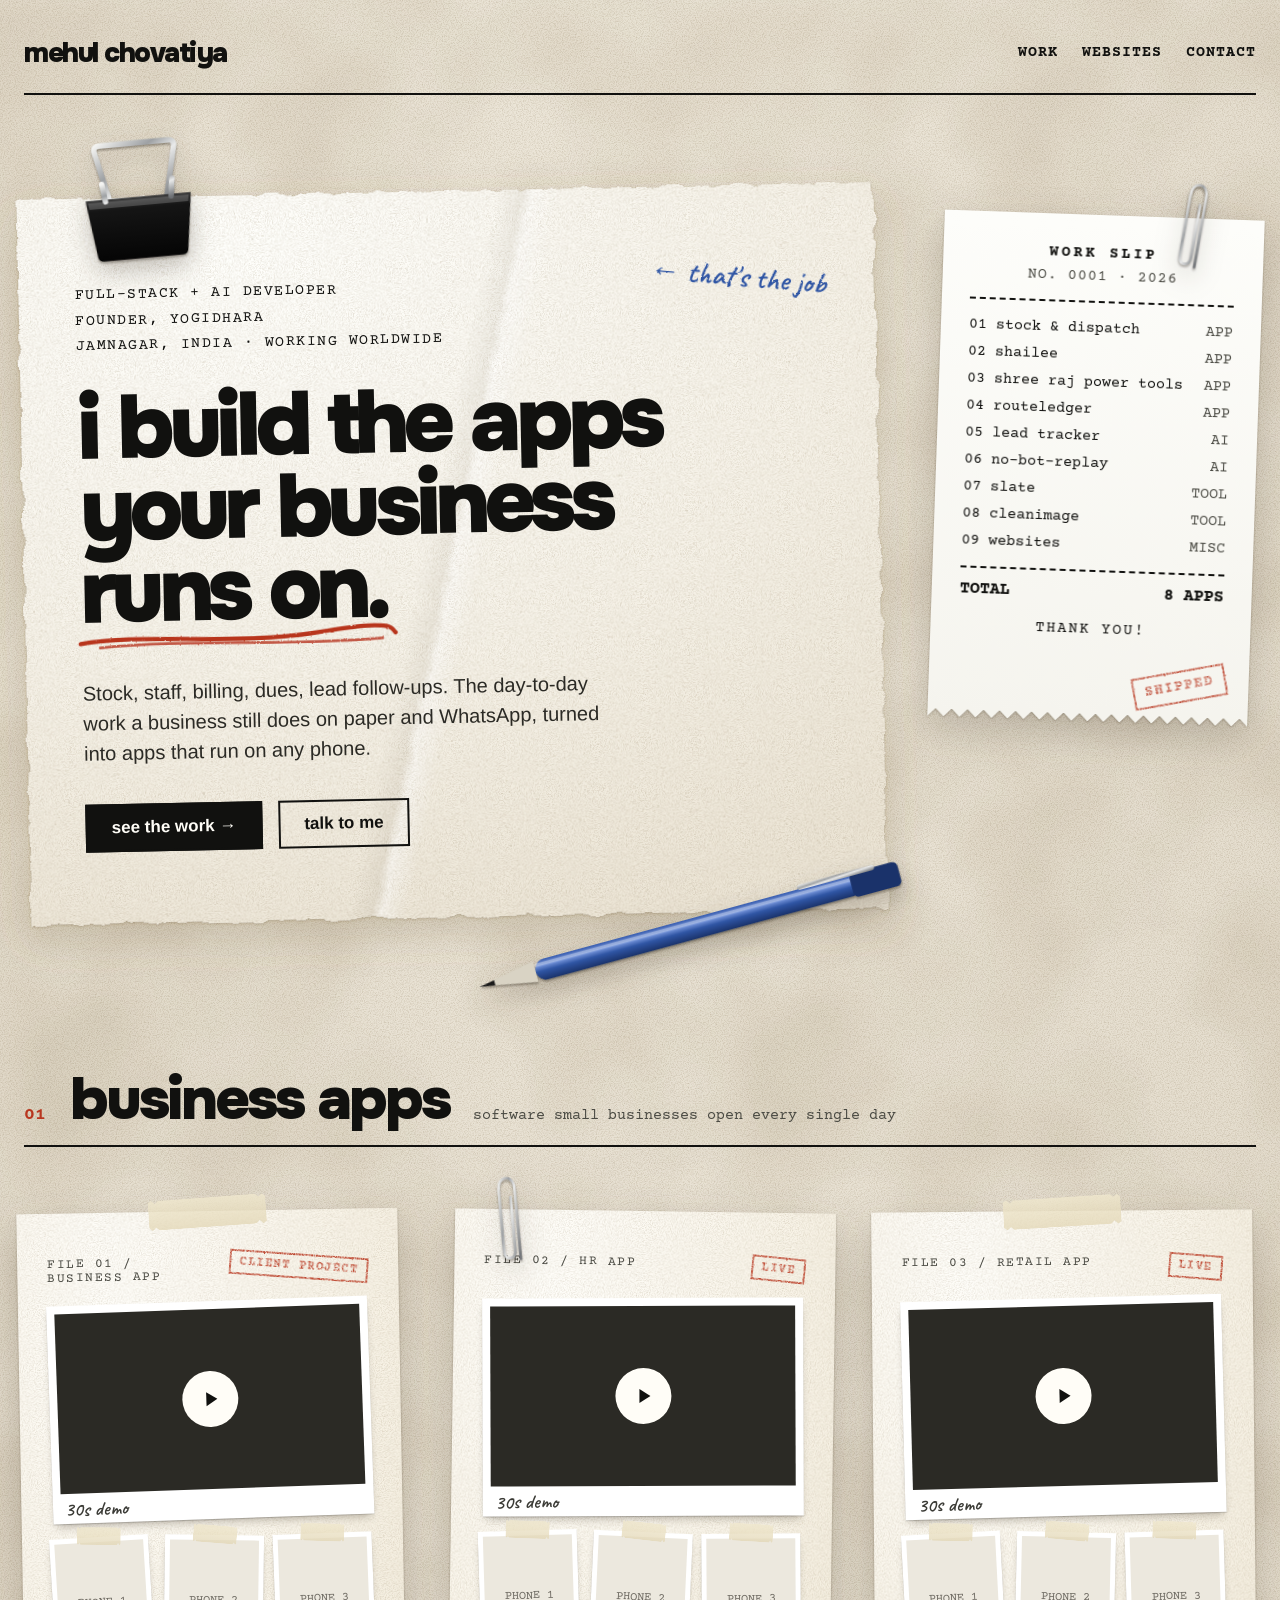
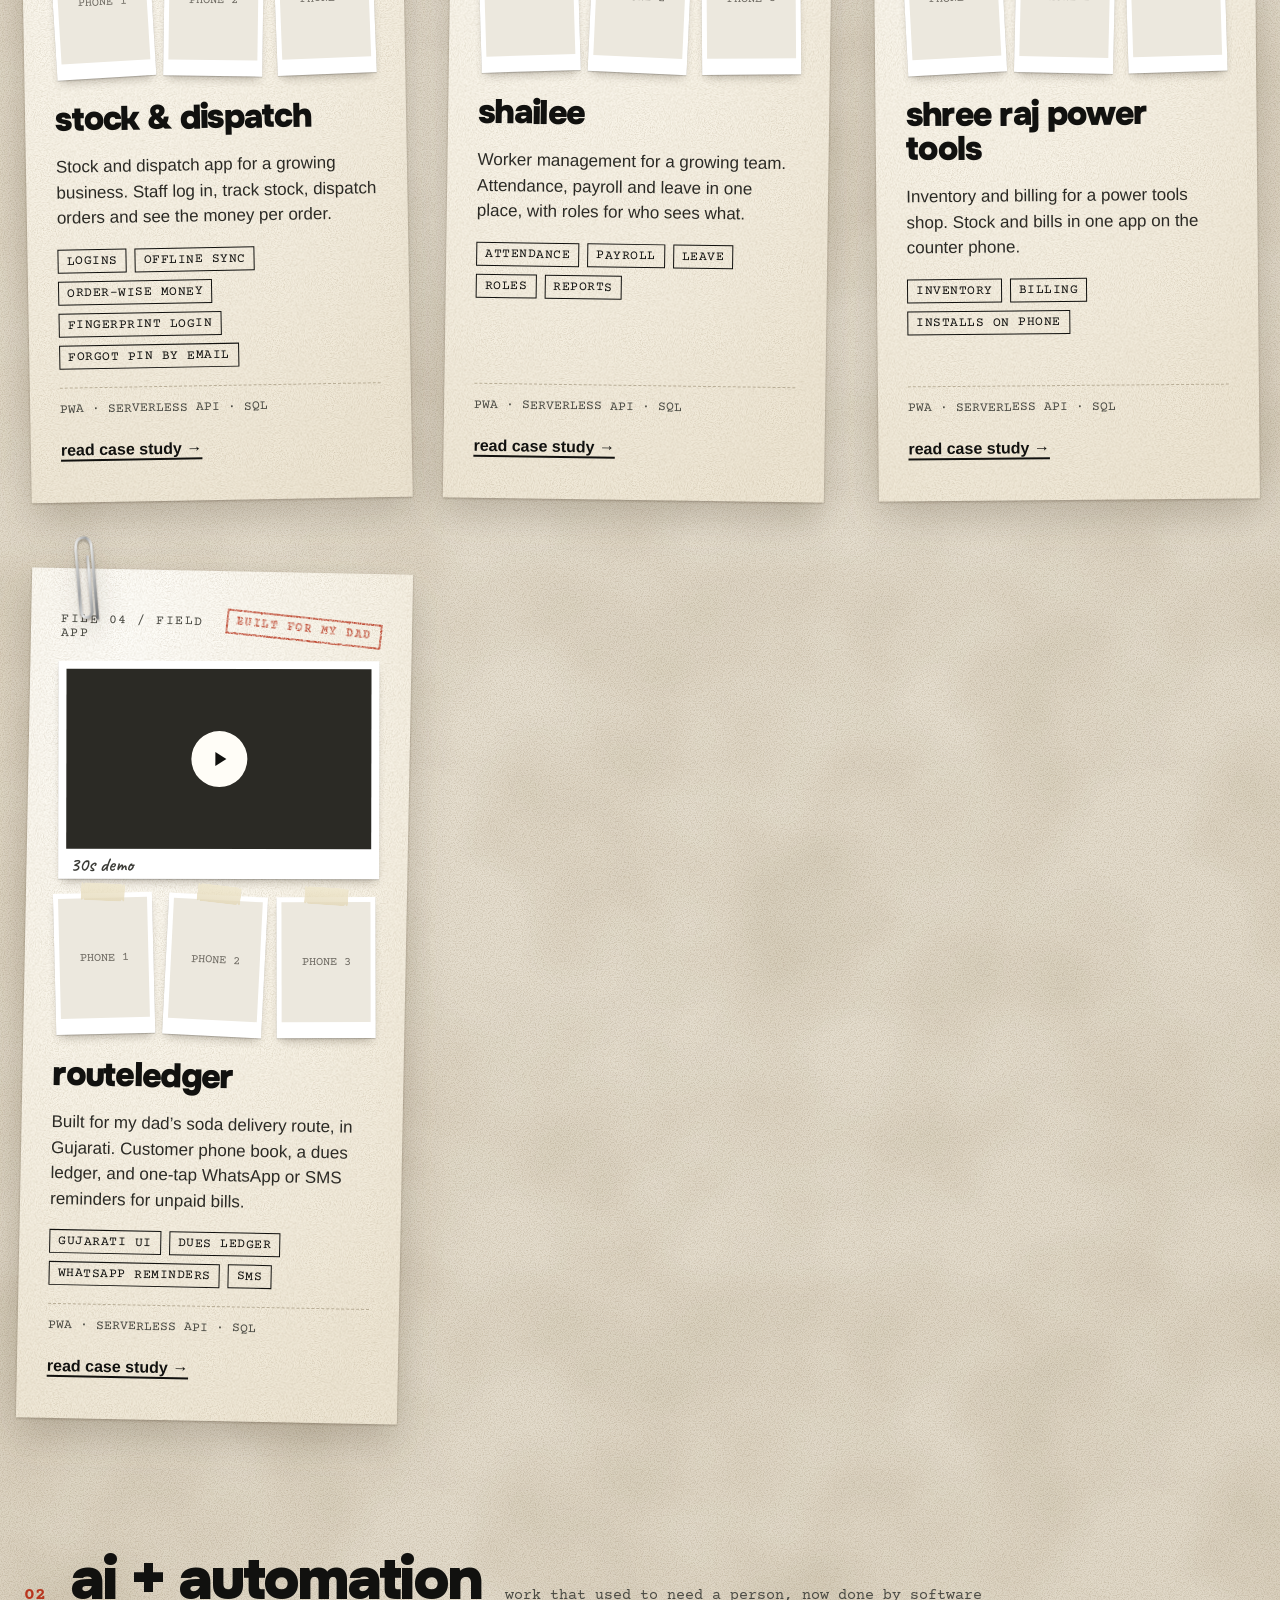
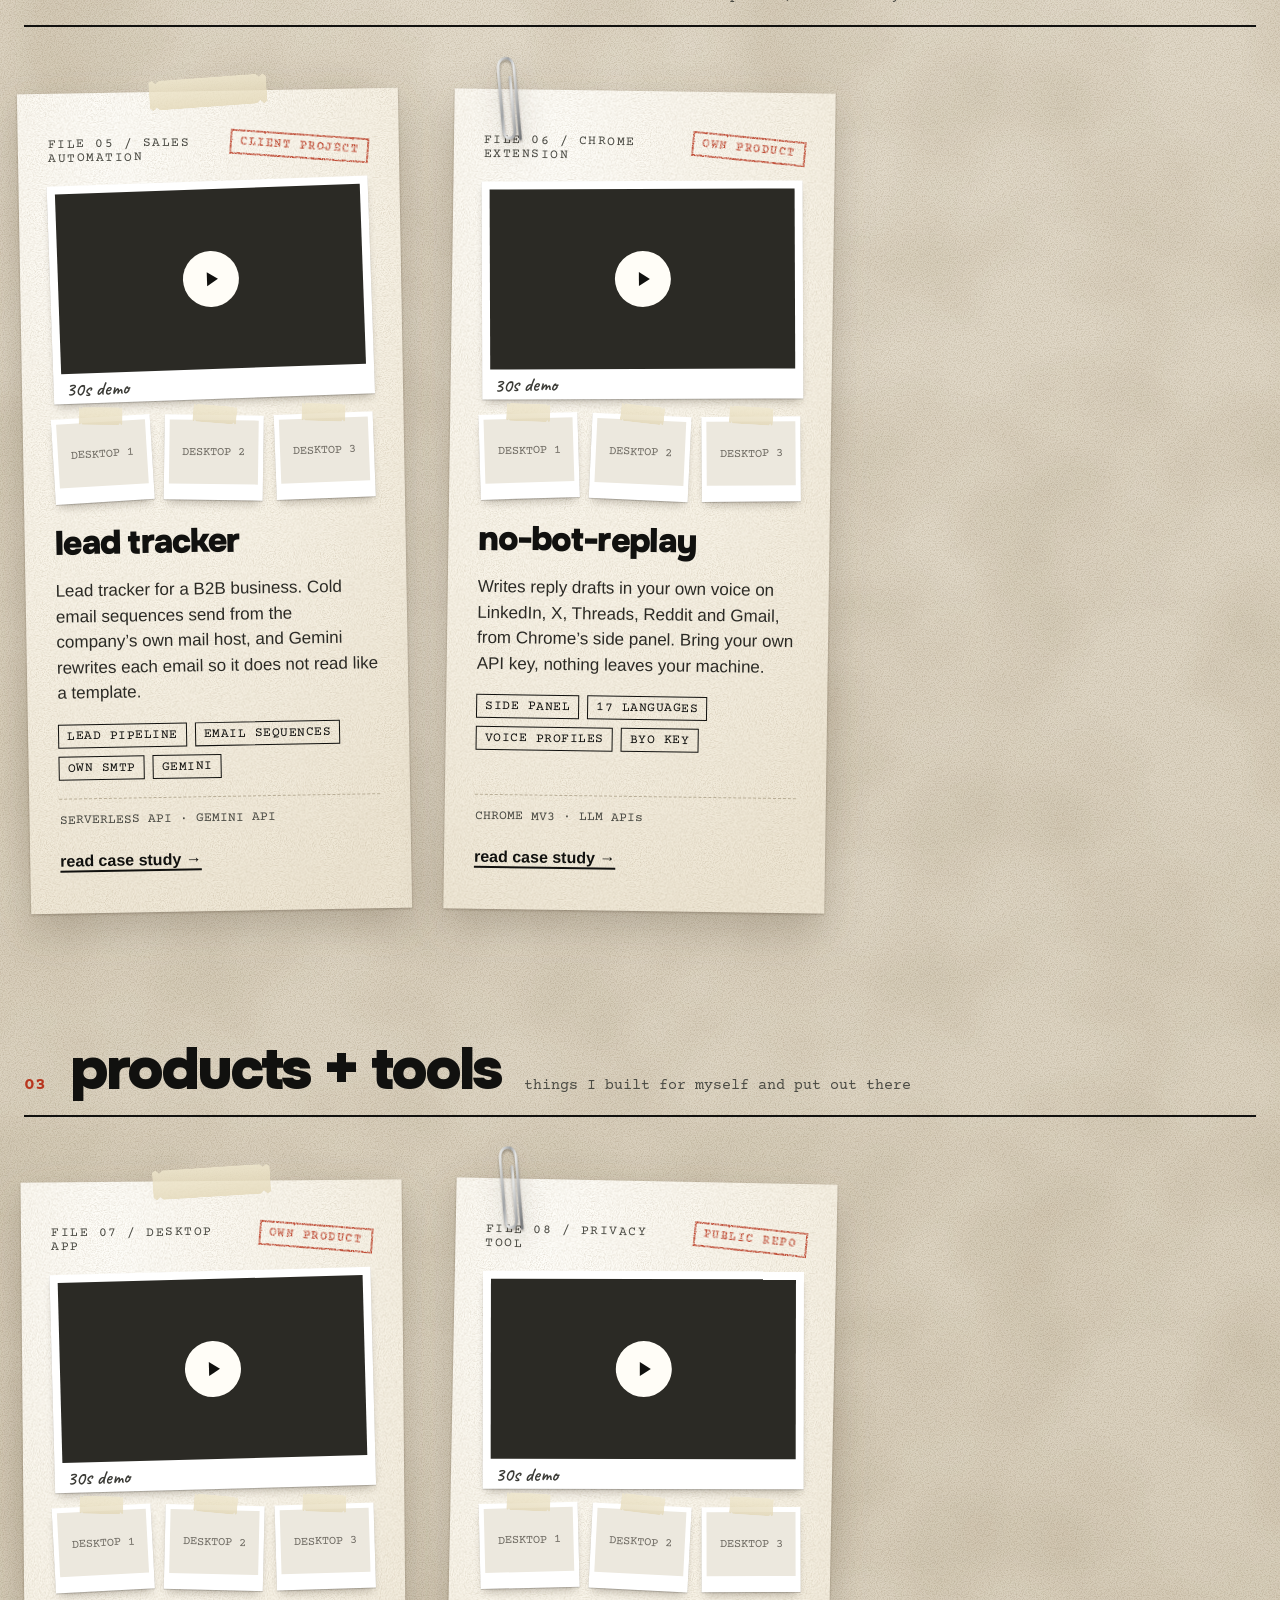
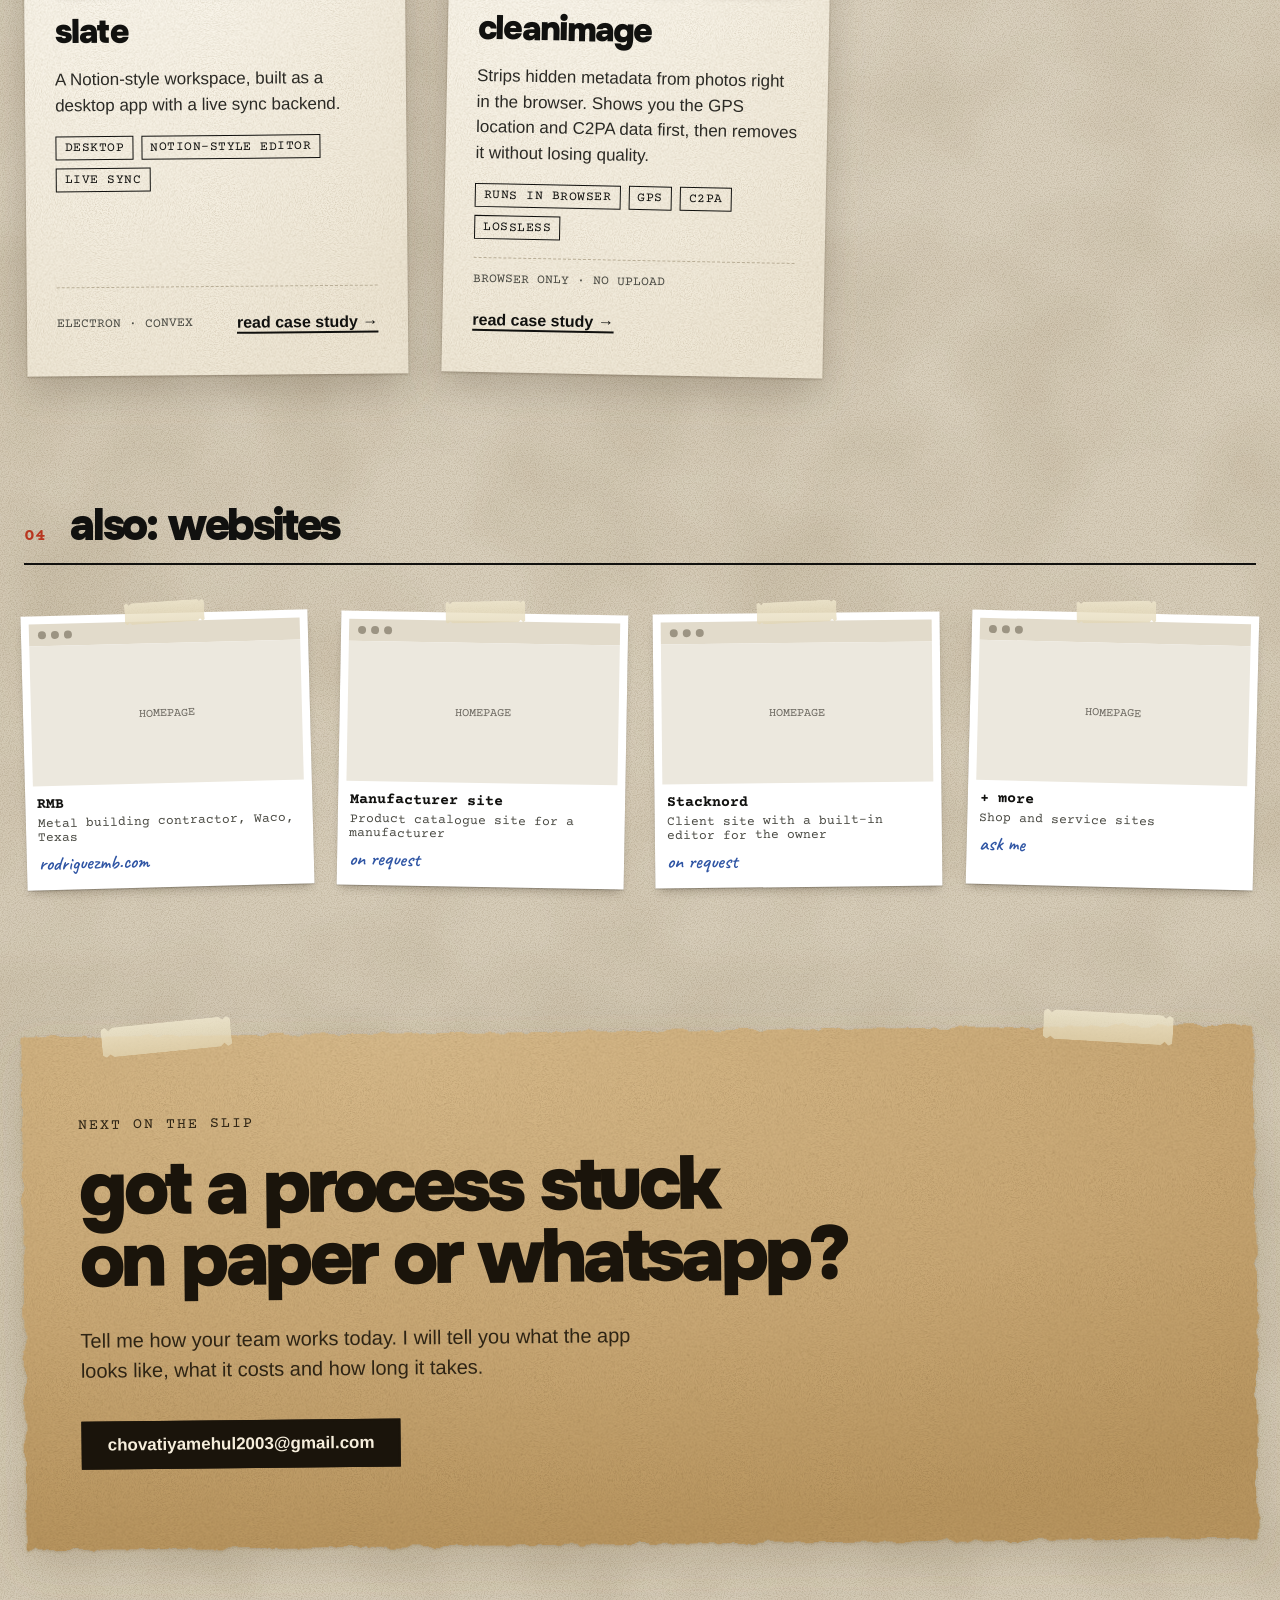
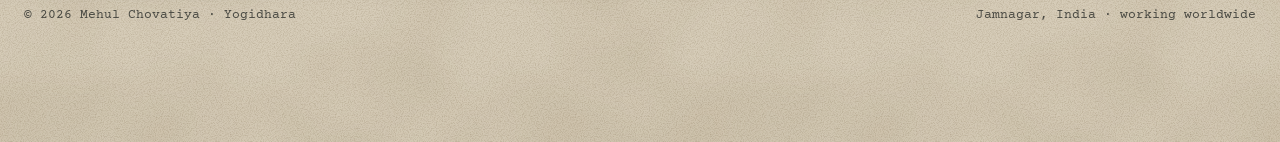
==== commit 2b3316b1: "feat: replace site with paper-desk portfolio .nojekyll so Pages serves the _astro/ folder.  Co-Autho" ====
--- a/index.html
+++ b/index.html
@@ -1,1694 +1 @@
-<!DOCTYPE html>
-<html lang="en">
-
-<head>
-  <meta charset="UTF-8" />
-  <meta name="viewport" content="width=device-width, initial-scale=1.0" />
-  <title>Mehul Chovatiya — Node.js Backend Engineer</title>
-  <meta name="description"
-    content="Node.js Backend Engineer with 1.5+ years of production experience. Expert in REST APIs, Redis, PostgreSQL, AWS Lambda, and real-time architectures." />
-  <meta property="og:title" content="Mehul Chovatiya — Node.js Backend Engineer" />
-  <meta property="og:description"
-    content="Portfolio of Mehul Chovatiya — Backend engineer specializing in Node.js, AWS, and scalable real-time systems." />
-  <meta property="og:type" content="website" />
-  <link rel="preconnect" href="https://fonts.googleapis.com" />
-  <link rel="preconnect" href="https://fonts.gstatic.com" crossorigin />
-  <link
-    href="https://fonts.googleapis.com/css2?family=Inter:wght@300;400;500;600;700;800;900&family=Space+Grotesk:wght@400;500;600;700&family=JetBrains+Mono:wght@400;500&display=swap"
-    rel="stylesheet" />
-  <style>
-    /* ===== RESET & VARIABLES ===== */
-    *,
-    *::before,
-    *::after {
-      box-sizing: border-box;
-      margin: 0;
-      padding: 0;
-    }
-
-    :root {
-      --bg: #07080f;
-      --bg-2: #0d0f1a;
-      --surface: rgba(255, 255, 255, 0.04);
-      --surface-hover: rgba(255, 255, 255, 0.07);
-      --border: rgba(255, 255, 255, 0.08);
-      --border-accent: rgba(15, 184, 201, 0.3);
-      --text: #eeeef5;
-      --text-2: #8a8aa8;
-      --text-3: #5a5a72;
-      --teal: #0fb8c9;
-      --purple: #8b5cf6;
-      --teal-dim: rgba(15, 184, 201, 0.12);
-      --purple-dim: rgba(139, 92, 246, 0.12);
-      --gradient: linear-gradient(135deg, #0fb8c9, #8b5cf6);
-      --gradient-text: linear-gradient(135deg, #0fb8c9 0%, #8b5cf6 100%);
-      --glow-teal: 0 0 40px rgba(15, 184, 201, 0.15);
-      --glow-purple: 0 0 40px rgba(139, 92, 246, 0.15);
-      --radius: 16px;
-      --radius-sm: 10px;
-      --nav-h: 70px;
-    }
-
-    html {
-      scroll-behavior: smooth;
-    }
-
-    body {
-      font-family: 'Inter', sans-serif;
-      background: var(--bg);
-      color: var(--text);
-      line-height: 1.6;
-      overflow-x: hidden;
-    }
-
-    a {
-      color: inherit;
-      text-decoration: none;
-    }
-
-    img {
-      max-width: 100%;
-      display: block;
-    }
-
-    /* ===== ANIMATED BG ===== */
-    .bg-blobs {
-      position: fixed;
-      inset: 0;
-      z-index: 0;
-      pointer-events: none;
-      overflow: hidden;
-    }
-
-    .bg-blobs span {
-      position: absolute;
-      border-radius: 50%;
-      filter: blur(100px);
-      opacity: 0.12;
-      animation: blobFloat 18s ease-in-out infinite;
-    }
-
-    .bg-blobs span:nth-child(1) {
-      width: 600px;
-      height: 600px;
-      background: var(--teal);
-      top: -200px;
-      left: -100px;
-      animation-delay: 0s;
-    }
-
-    .bg-blobs span:nth-child(2) {
-      width: 500px;
-      height: 500px;
-      background: var(--purple);
-      top: 30%;
-      right: -150px;
-      animation-delay: -6s;
-    }
-
-    .bg-blobs span:nth-child(3) {
-      width: 400px;
-      height: 400px;
-      background: var(--teal);
-      bottom: 10%;
-      left: 20%;
-      animation-delay: -12s;
-    }
-
-    @keyframes blobFloat {
-
-      0%,
-      100% {
-        transform: translate(0, 0) scale(1);
-      }
-
-      33% {
-        transform: translate(40px, -30px) scale(1.05);
-      }
-
-      66% {
-        transform: translate(-20px, 20px) scale(0.97);
-      }
-    }
-
-    /* ===== NAV ===== */
-    nav {
-      position: fixed;
-      top: 0;
-      left: 0;
-      right: 0;
-      z-index: 100;
-      height: var(--nav-h);
-      display: flex;
-      align-items: center;
-      justify-content: space-between;
-      padding: 0 5%;
-      transition: background 0.3s, backdrop-filter 0.3s, border-color 0.3s;
-      border-bottom: 1px solid transparent;
-    }
-
-    nav.scrolled {
-      background: rgba(7, 8, 15, 0.85);
-      backdrop-filter: blur(20px);
-      border-color: var(--border);
-    }
-
-    .nav-logo {
-      font-family: 'Space Grotesk', sans-serif;
-      font-size: 20px;
-      font-weight: 700;
-      background: var(--gradient-text);
-      -webkit-background-clip: text;
-      -webkit-text-fill-color: transparent;
-    }
-
-    .nav-links {
-      display: flex;
-      gap: 32px;
-    }
-
-    .nav-links a {
-      font-size: 14px;
-      font-weight: 500;
-      color: var(--text-2);
-      transition: color 0.2s;
-    }
-
-    .nav-links a:hover {
-      color: var(--text);
-    }
-
-    .nav-cta {
-      padding: 8px 20px;
-      border-radius: 8px;
-      font-size: 14px;
-      font-weight: 600;
-      background: var(--gradient);
-      color: #fff;
-      transition: opacity 0.2s, transform 0.2s;
-    }
-
-    .nav-cta:hover {
-      opacity: 0.9;
-      transform: translateY(-1px);
-    }
-
-    .nav-hamburger {
-      display: none;
-      flex-direction: column;
-      gap: 5px;
-      cursor: pointer;
-    }
-
-    .nav-hamburger span {
-      width: 24px;
-      height: 2px;
-      background: var(--text);
-      border-radius: 2px;
-      transition: 0.3s;
-    }
-
-    /* ===== SECTION BASE ===== */
-    section {
-      position: relative;
-      z-index: 1;
-      padding: 100px 5%;
-    }
-
-    .section-label {
-      display: inline-flex;
-      align-items: center;
-      gap: 8px;
-      font-size: 12px;
-      font-weight: 600;
-      letter-spacing: 0.1em;
-      text-transform: uppercase;
-      color: var(--teal);
-      margin-bottom: 12px;
-    }
-
-    .section-label::before {
-      content: '';
-      display: block;
-      width: 20px;
-      height: 2px;
-      background: var(--teal);
-      border-radius: 1px;
-    }
-
-    .section-title {
-      font-family: 'Space Grotesk', sans-serif;
-      font-size: clamp(32px, 5vw, 48px);
-      font-weight: 700;
-      line-height: 1.15;
-      margin-bottom: 16px;
-    }
-
-    .section-sub {
-      font-size: 17px;
-      color: var(--text-2);
-      max-width: 560px;
-      line-height: 1.7;
-    }
-
-    .gradient-text {
-      background: var(--gradient-text);
-      -webkit-background-clip: text;
-      -webkit-text-fill-color: transparent;
-    }
-
-    /* ===== HERO ===== */
-    #hero {
-      min-height: 100vh;
-      display: flex;
-      align-items: center;
-      padding-top: calc(var(--nav-h) + 60px);
-      gap: 80px;
-    }
-
-    .hero-content {
-      flex: 1;
-      max-width: 620px;
-    }
-
-    .hero-badge {
-      display: inline-flex;
-      align-items: center;
-      gap: 8px;
-      padding: 6px 14px;
-      border-radius: 100px;
-      border: 1px solid var(--border-accent);
-      background: var(--teal-dim);
-      font-size: 13px;
-      font-weight: 500;
-      color: var(--teal);
-      margin-bottom: 28px;
-    }
-
-    .hero-badge::before {
-      content: '';
-      width: 8px;
-      height: 8px;
-      border-radius: 50%;
-      background: var(--teal);
-      animation: pulse 2s ease-in-out infinite;
-    }
-
-    @keyframes pulse {
-
-      0%,
-      100% {
-        opacity: 1;
-        transform: scale(1);
-      }
-
-      50% {
-        opacity: 0.5;
-        transform: scale(0.8);
-      }
-    }
-
-    .hero-name {
-      font-family: 'Space Grotesk', sans-serif;
-      font-size: clamp(42px, 6vw, 72px);
-      font-weight: 800;
-      line-height: 1.05;
-      margin-bottom: 12px;
-      background: var(--gradient-text);
-      -webkit-background-clip: text;
-      -webkit-text-fill-color: transparent;
-    }
-
-    .hero-role {
-      font-size: clamp(18px, 2.5vw, 24px);
-      font-weight: 500;
-      color: var(--text-2);
-      margin-bottom: 24px;
-      min-height: 36px;
-    }
-
-    .hero-role .typed-cursor {
-      display: inline-block;
-      width: 2px;
-      height: 1em;
-      background: var(--teal);
-      margin-left: 2px;
-      animation: blink 1s step-end infinite;
-      vertical-align: text-bottom;
-    }
-
-    @keyframes blink {
-
-      0%,
-      100% {
-        opacity: 1;
-      }
-
-      50% {
-        opacity: 0;
-      }
-    }
-
-    .hero-desc {
-      font-size: 16px;
-      color: var(--text-2);
-      line-height: 1.8;
-      margin-bottom: 36px;
-      max-width: 520px;
-    }
-
-    .hero-actions {
-      display: flex;
-      gap: 14px;
-      flex-wrap: wrap;
-      margin-bottom: 48px;
-    }
-
-    .btn-primary {
-      display: inline-flex;
-      align-items: center;
-      gap: 8px;
-      padding: 13px 28px;
-      border-radius: 10px;
-      font-size: 15px;
-      font-weight: 600;
-      background: var(--gradient);
-      color: #fff;
-      transition: transform 0.2s, box-shadow 0.2s;
-    }
-
-    .btn-primary:hover {
-      transform: translateY(-2px);
-      box-shadow: var(--glow-teal);
-    }
-
-    .btn-outline {
-      display: inline-flex;
-      align-items: center;
-      gap: 8px;
-      padding: 13px 28px;
-      border-radius: 10px;
-      font-size: 15px;
-      font-weight: 600;
-      border: 1px solid var(--border);
-      color: var(--text);
-      background: var(--surface);
-      transition: border-color 0.2s, background 0.2s, transform 0.2s;
-    }
-
-    .btn-outline:hover {
-      border-color: var(--teal);
-      background: var(--teal-dim);
-      transform: translateY(-2px);
-    }
-
-    .hero-socials {
-      display: flex;
-      gap: 16px;
-    }
-
-    .social-link {
-      width: 42px;
-      height: 42px;
-      border-radius: 10px;
-      border: 1px solid var(--border);
-      background: var(--surface);
-      display: flex;
-      align-items: center;
-      justify-content: center;
-      font-size: 18px;
-      color: var(--text-2);
-      transition: border-color 0.2s, color 0.2s, transform 0.2s, background 0.2s;
-    }
-
-    .social-link:hover {
-      border-color: var(--teal);
-      color: var(--teal);
-      background: var(--teal-dim);
-      transform: translateY(-2px);
-    }
-
-    /* Hero Photo */
-    .hero-photo {
-      flex-shrink: 0;
-    }
-
-    .photo-ring {
-      width: 340px;
-      height: 340px;
-      border-radius: 50%;
-      padding: 4px;
-      background: var(--gradient);
-      animation: float 6s ease-in-out infinite;
-      position: relative;
-    }
-
-    @keyframes float {
-
-      0%,
-      100% {
-        transform: translateY(0);
-      }
-
-      50% {
-        transform: translateY(-16px);
-      }
-    }
-
-    .photo-ring img,
-    .photo-ring .photo-placeholder {
-      width: 100%;
-      height: 100%;
-      border-radius: 50%;
-      object-fit: cover;
-      object-position: center top;
-      border: 4px solid var(--bg);
-    }
-
-    .photo-placeholder {
-      display: flex;
-      align-items: center;
-      justify-content: center;
-      background: linear-gradient(135deg, var(--bg-2), #1a1a2e);
-      font-family: 'Space Grotesk', sans-serif;
-      font-size: 80px;
-      font-weight: 800;
-      background-clip: text;
-      -webkit-background-clip: text;
-      background: var(--gradient);
-      -webkit-background-clip: text;
-      -webkit-text-fill-color: transparent;
-    }
-
-    .photo-glow {
-      position: absolute;
-      inset: -20px;
-      border-radius: 50%;
-      background: radial-gradient(circle, rgba(15, 184, 201, 0.15) 0%, transparent 70%);
-      z-index: -1;
-      animation: glowPulse 4s ease-in-out infinite;
-    }
-
-    @keyframes glowPulse {
-
-      0%,
-      100% {
-        opacity: 1
-      }
-
-      50% {
-        opacity: 0.5
-      }
-    }
-
-    /* Hero Stats */
-    .hero-stats {
-      display: grid;
-      grid-template-columns: repeat(3, 1fr);
-      gap: 1px;
-      background: var(--border);
-      border: 1px solid var(--border);
-      border-radius: var(--radius);
-      overflow: hidden;
-      margin: 0 5%;
-      position: relative;
-      z-index: 1;
-    }
-
-    .stat {
-      padding: 28px 24px;
-      background: var(--bg);
-      text-align: center;
-      transition: background 0.2s;
-    }
-
-    .stat:hover {
-      background: var(--surface);
-    }
-
-    .stat-value {
-      font-family: 'Space Grotesk', sans-serif;
-      font-size: 36px;
-      font-weight: 800;
-      background: var(--gradient-text);
-      -webkit-background-clip: text;
-      -webkit-text-fill-color: transparent;
-      line-height: 1;
-    }
-
-    .stat-label {
-      font-size: 13px;
-      color: var(--text-2);
-      margin-top: 6px;
-      font-weight: 500;
-    }
-
-    /* ===== ABOUT ===== */
-    #about {
-      padding: 80px 5%;
-    }
-
-    .about-grid {
-      display: grid;
-      grid-template-columns: 1fr 1fr;
-      gap: 60px;
-      align-items: center;
-      margin-top: 48px;
-    }
-
-    .about-text p {
-      font-size: 16px;
-      color: var(--text-2);
-      line-height: 1.85;
-      margin-bottom: 18px;
-    }
-
-    .about-text p strong {
-      color: var(--text);
-      font-weight: 600;
-    }
-
-    .about-highlights {
-      display: flex;
-      flex-direction: column;
-      gap: 16px;
-    }
-
-    .highlight-card {
-      padding: 20px 24px;
-      border-radius: var(--radius-sm);
-      border: 1px solid var(--border);
-      background: var(--surface);
-      display: flex;
-      align-items: flex-start;
-      gap: 16px;
-      transition: border-color 0.2s, transform 0.2s, background 0.2s;
-    }
-
-    .highlight-card:hover {
-      border-color: var(--border-accent);
-      transform: translateX(4px);
-      background: var(--surface-hover);
-    }
-
-    .highlight-icon {
-      font-size: 24px;
-      flex-shrink: 0;
-      margin-top: 2px;
-    }
-
-    .highlight-title {
-      font-size: 14px;
-      font-weight: 600;
-      color: var(--text);
-      margin-bottom: 4px;
-    }
-
-    .highlight-desc {
-      font-size: 13px;
-      color: var(--text-2);
-      line-height: 1.6;
-    }
-
-    /* ===== SKILLS ===== */
-    #skills {
-      background: var(--bg-2);
-    }
-
-    .skills-grid {
-      display: grid;
-      grid-template-columns: repeat(auto-fill, minmax(280px, 1fr));
-      gap: 20px;
-      margin-top: 48px;
-    }
-
-    .skill-group {
-      padding: 24px;
-      border-radius: var(--radius);
-      border: 1px solid var(--border);
-      background: var(--surface);
-      transition: border-color 0.2s, transform 0.2s, box-shadow 0.2s;
-    }
-
-    .skill-group:hover {
-      border-color: var(--border-accent);
-      transform: translateY(-4px);
-      box-shadow: var(--glow-teal);
-    }
-
-    .skill-group-title {
-      font-size: 11px;
-      font-weight: 700;
-      letter-spacing: 0.1em;
-      text-transform: uppercase;
-      color: var(--teal);
-      margin-bottom: 14px;
-      display: flex;
-      align-items: center;
-      gap: 8px;
-    }
-
-    .skill-group-title span {
-      font-size: 16px;
-    }
-
-    .skill-tags {
-      display: flex;
-      flex-wrap: wrap;
-      gap: 8px;
-    }
-
-    .skill-tag {
-      padding: 5px 12px;
-      border-radius: 6px;
-      font-size: 12.5px;
-      font-weight: 500;
-      background: rgba(255, 255, 255, 0.06);
-      color: var(--text-2);
-      border: 1px solid var(--border);
-      transition: background 0.2s, color 0.2s, border-color 0.2s;
-    }
-
-    .skill-tag:hover {
-      background: var(--teal-dim);
-      color: var(--teal);
-      border-color: var(--border-accent);
-    }
-
-    .skill-tag.highlight {
-      background: var(--purple-dim);
-      color: #a78bfa;
-      border-color: rgba(139, 92, 246, 0.3);
-    }
-
-    /* ===== EXPERIENCE ===== */
-    #experience {}
-
-    .timeline {
-      margin-top: 48px;
-      position: relative;
-    }
-
-    .timeline::before {
-      content: '';
-      position: absolute;
-      left: 20px;
-      top: 0;
-      bottom: 0;
-      width: 2px;
-      background: linear-gradient(to bottom, var(--teal), var(--purple), transparent);
-    }
-
-    .timeline-item {
-      padding-left: 60px;
-      margin-bottom: 48px;
-      position: relative;
-    }
-
-    .timeline-dot {
-      position: absolute;
-      left: 10px;
-      top: 4px;
-      width: 22px;
-      height: 22px;
-      border-radius: 50%;
-      background: var(--gradient);
-      border: 3px solid var(--bg);
-      box-shadow: 0 0 0 3px var(--border-accent);
-    }
-
-    .exp-card {
-      padding: 28px 32px;
-      border-radius: var(--radius);
-      border: 1px solid var(--border);
-      background: var(--surface);
-      transition: border-color 0.2s, box-shadow 0.2s;
-    }
-
-    .exp-card:hover {
-      border-color: var(--border-accent);
-      box-shadow: var(--glow-teal);
-    }
-
-    .exp-header {
-      display: flex;
-      justify-content: space-between;
-      align-items: flex-start;
-      flex-wrap: wrap;
-      gap: 12px;
-      margin-bottom: 6px;
-    }
-
-    .exp-company {
-      font-family: 'Space Grotesk', sans-serif;
-      font-size: 18px;
-      font-weight: 700;
-      color: var(--teal);
-    }
-
-    .exp-period {
-      font-size: 13px;
-      font-weight: 500;
-      color: var(--text-3);
-      font-family: 'JetBrains Mono', monospace;
-      padding: 4px 10px;
-      border-radius: 6px;
-      background: var(--surface);
-      border: 1px solid var(--border);
-    }
-
-    .exp-role {
-      font-size: 15px;
-      font-weight: 600;
-      color: var(--text);
-      margin-bottom: 4px;
-    }
-
-    .exp-location {
-      font-size: 13px;
-      color: var(--text-3);
-      margin-bottom: 18px;
-    }
-
-    .exp-bullets {
-      list-style: none;
-      display: flex;
-      flex-direction: column;
-      gap: 10px;
-    }
-
-    .exp-bullets li {
-      font-size: 14px;
-      color: var(--text-2);
-      line-height: 1.7;
-      padding-left: 20px;
-      position: relative;
-    }
-
-    .exp-bullets li::before {
-      content: '▸';
-      position: absolute;
-      left: 0;
-      color: var(--teal);
-      font-size: 12px;
-      top: 2px;
-    }
-
-    .exp-bullets li strong {
-      color: var(--text);
-      font-weight: 600;
-    }
-
-    /* ===== PROJECTS ===== */
-    #projects {
-      background: var(--bg-2);
-    }
-
-    .projects-grid {
-      display: grid;
-      grid-template-columns: repeat(auto-fill, minmax(420px, 1fr));
-      gap: 24px;
-      margin-top: 48px;
-    }
-
-    .project-card {
-      border-radius: var(--radius);
-      border: 1px solid var(--border);
-      background: var(--surface);
-      padding: 32px;
-      display: flex;
-      flex-direction: column;
-      gap: 16px;
-      transition: border-color 0.3s, transform 0.3s, box-shadow 0.3s;
-      position: relative;
-      overflow: hidden;
-    }
-
-    .project-card::before {
-      content: '';
-      position: absolute;
-      top: 0;
-      left: 0;
-      right: 0;
-      height: 3px;
-      background: var(--gradient);
-      transform: scaleX(0);
-      transform-origin: left;
-      transition: transform 0.3s;
-    }
-
-    .project-card:hover::before {
-      transform: scaleX(1);
-    }
-
-    .project-card:hover {
-      border-color: var(--border-accent);
-      transform: translateY(-6px);
-      box-shadow: 0 20px 60px rgba(0, 0, 0, 0.4);
-    }
-
-    .project-header {
-      display: flex;
-      justify-content: space-between;
-      align-items: flex-start;
-      gap: 12px;
-    }
-
-    .project-name {
-      font-family: 'Space Grotesk', sans-serif;
-      font-size: 20px;
-      font-weight: 700;
-      color: var(--text);
-      line-height: 1.3;
-    }
-
-    .project-link-icon {
-      width: 36px;
-      height: 36px;
-      border-radius: 8px;
-      flex-shrink: 0;
-      border: 1px solid var(--border);
-      background: var(--surface);
-      display: flex;
-      align-items: center;
-      justify-content: center;
-      color: var(--text-2);
-      font-size: 16px;
-      transition: border-color 0.2s, color 0.2s, background 0.2s;
-    }
-
-    .project-link-icon:hover {
-      border-color: var(--teal);
-      color: var(--teal);
-      background: var(--teal-dim);
-    }
-
-    .project-desc {
-      font-size: 14px;
-      color: var(--text-2);
-      line-height: 1.75;
-      flex: 1;
-    }
-
-    .project-metrics {
-      display: flex;
-      gap: 10px;
-      flex-wrap: wrap;
-    }
-
-    .metric-badge {
-      padding: 4px 12px;
-      border-radius: 100px;
-      font-size: 12px;
-      font-weight: 600;
-      background: var(--teal-dim);
-      color: var(--teal);
-      border: 1px solid var(--border-accent);
-    }
-
-    .project-stack {
-      display: flex;
-      flex-wrap: wrap;
-      gap: 8px;
-    }
-
-    .stack-tag {
-      padding: 4px 10px;
-      border-radius: 6px;
-      font-size: 11.5px;
-      font-weight: 500;
-      background: rgba(255, 255, 255, 0.05);
-      color: var(--text-3);
-      border: 1px solid var(--border);
-    }
-
-    /* ===== CERTIFICATIONS ===== */
-    #certs {}
-
-    .certs-grid {
-      display: flex;
-      gap: 20px;
-      margin-top: 48px;
-      flex-wrap: wrap;
-    }
-
-    .cert-card {
-      flex: 1;
-      min-width: 280px;
-      padding: 28px 32px;
-      border-radius: var(--radius);
-      border: 1px solid var(--border-accent);
-      background: linear-gradient(135deg, rgba(15, 184, 201, 0.06), rgba(139, 92, 246, 0.06));
-      display: flex;
-      align-items: center;
-      gap: 20px;
-      transition: transform 0.2s, box-shadow 0.2s;
-    }
-
-    .cert-card:hover {
-      transform: translateY(-4px);
-      box-shadow: var(--glow-teal);
-    }
-
-    .cert-icon {
-      font-size: 40px;
-      flex-shrink: 0;
-    }
-
-    .cert-name {
-      font-size: 16px;
-      font-weight: 700;
-      color: var(--text);
-      margin-bottom: 4px;
-    }
-
-    .cert-issuer {
-      font-size: 13px;
-      color: var(--text-2);
-      margin-bottom: 8px;
-    }
-
-    .cert-status {
-      display: inline-flex;
-      align-items: center;
-      gap: 6px;
-      padding: 3px 10px;
-      border-radius: 100px;
-      font-size: 11px;
-      font-weight: 700;
-      letter-spacing: 0.05em;
-      text-transform: uppercase;
-      background: rgba(251, 191, 36, 0.15);
-      color: #fbbf24;
-      border: 1px solid rgba(251, 191, 36, 0.3);
-    }
-
-    .cert-status::before {
-      content: '';
-      width: 6px;
-      height: 6px;
-      border-radius: 50%;
-      background: #fbbf24;
-      animation: pulse 2s infinite;
-    }
-
-    /* ===== CONTACT ===== */
-    #contact {
-      background: var(--bg-2);
-    }
-
-    .contact-wrapper {
-      margin-top: 48px;
-      max-width: 700px;
-      margin-left: auto;
-      margin-right: auto;
-      text-align: center;
-    }
-
-    .contact-email {
-      display: inline-flex;
-      align-items: center;
-      gap: 10px;
-      font-family: 'JetBrains Mono', monospace;
-      font-size: clamp(16px, 3vw, 24px);
-      font-weight: 500;
-      padding: 16px 32px;
-      border-radius: var(--radius);
-      border: 1px solid var(--border-accent);
-      background: var(--teal-dim);
-      color: var(--teal);
-      margin: 32px 0;
-      transition: transform 0.2s, box-shadow 0.2s;
-    }
-
-    .contact-email:hover {
-      transform: scale(1.02);
-      box-shadow: var(--glow-teal);
-    }
-
-    .contact-desc {
-      font-size: 17px;
-      color: var(--text-2);
-      line-height: 1.7;
-      margin-bottom: 12px;
-    }
-
-    .contact-links {
-      display: flex;
-      justify-content: center;
-      gap: 16px;
-      flex-wrap: wrap;
-      margin-top: 32px;
-    }
-
-    .contact-link {
-      display: inline-flex;
-      align-items: center;
-      gap: 10px;
-      padding: 12px 24px;
-      border-radius: 10px;
-      font-size: 14px;
-      font-weight: 600;
-      border: 1px solid var(--border);
-      background: var(--surface);
-      color: var(--text-2);
-      transition: border-color 0.2s, color 0.2s, background 0.2s, transform 0.2s;
-    }
-
-    .contact-link:hover {
-      border-color: var(--teal);
-      color: var(--teal);
-      background: var(--teal-dim);
-      transform: translateY(-2px);
-    }
-
-    /* ===== FOOTER ===== */
-    footer {
-      padding: 28px 5%;
-      text-align: center;
-      border-top: 1px solid var(--border);
-      font-size: 13px;
-      color: var(--text-3);
-      position: relative;
-      z-index: 1;
-    }
-
-    footer span {
-      color: var(--teal);
-    }
-
-    /* ===== STORE BADGES ===== */
-    .store-links { display: flex; gap: 10px; flex-wrap: wrap; margin-top: 2px; }
-    .store-badge {
-      display: inline-flex; align-items: center; gap: 7px;
-      padding: 7px 14px; border-radius: 8px; font-size: 12px; font-weight: 600;
-      border: 1px solid var(--border); background: rgba(255,255,255,0.05); color: var(--text-2);
-      transition: border-color 0.2s, color 0.2s, background 0.2s, transform 0.2s;
-      white-space: nowrap;
-    }
-    .store-badge:hover { border-color: var(--teal); color: var(--teal); background: var(--teal-dim); transform: translateY(-2px); }
-    .store-badge.apple:hover { border-color: #a78bfa; color: #a78bfa; background: var(--purple-dim); }
-    .client-site {
-      font-size: 12px; color: var(--text-3); font-style: italic; line-height: 1.5;
-    }
-    .client-site a { color: var(--teal); text-decoration: underline; text-underline-offset: 3px; }
-
-    /* ===== SCROLL ANIMATIONS ===== */
-    .reveal {
-      opacity: 0;
-      transform: translateY(30px);
-      transition: opacity 0.7s ease, transform 0.7s ease;
-    }
-
-    .reveal.visible {
-      opacity: 1;
-      transform: translateY(0);
-    }
-
-    .reveal-delay-1 {
-      transition-delay: 0.1s;
-    }
-
-    .reveal-delay-2 {
-      transition-delay: 0.2s;
-    }
-
-    .reveal-delay-3 {
-      transition-delay: 0.3s;
-    }
-
-    .reveal-delay-4 {
-      transition-delay: 0.4s;
-    }
-
-    /* ===== MOBILE NAV ===== */
-    @media (max-width: 768px) {
-      .nav-links {
-        display: none;
-      }
-
-      .nav-hamburger {
-        display: flex;
-      }
-
-      .nav-links.open {
-        display: flex;
-        flex-direction: column;
-        position: absolute;
-        top: var(--nav-h);
-        left: 0;
-        right: 0;
-        background: rgba(7, 8, 15, 0.97);
-        backdrop-filter: blur(20px);
-        padding: 20px 5%;
-        border-bottom: 1px solid var(--border);
-        gap: 20px;
-      }
-    }
-
-    /* ===== RESPONSIVE ===== */
-    @media (max-width: 900px) {
-      #hero {
-        flex-direction: column-reverse;
-        gap: 40px;
-        text-align: center;
-        padding-top: calc(var(--nav-h) + 40px);
-      }
-
-      .hero-actions {
-        justify-content: center;
-      }
-
-      .hero-socials {
-        justify-content: center;
-      }
-
-      .photo-ring {
-        width: 240px;
-        height: 240px;
-      }
-
-      .about-grid {
-        grid-template-columns: 1fr;
-        gap: 40px;
-      }
-
-      .projects-grid {
-        grid-template-columns: 1fr;
-      }
-
-      .hero-stats {
-        grid-template-columns: 1fr;
-      }
-
-      .timeline::before {
-        left: 12px;
-      }
-
-      .timeline-item {
-        padding-left: 44px;
-      }
-
-      .timeline-dot {
-        left: 2px;
-      }
-    }
-
-    @media (max-width: 480px) {
-      section {
-        padding: 70px 4%;
-      }
-
-      nav {
-        padding: 0 4%;
-      }
-
-      .exp-card {
-        padding: 20px;
-      }
-
-      .project-card {
-        padding: 22px;
-      }
-    }
-  </style>
-</head>
-
-<body>
-
-  <!-- Background Blobs -->
-  <div class="bg-blobs" aria-hidden="true">
-    <span></span><span></span><span></span>
-  </div>
-
-  <!-- ===== NAV ===== -->
-  <nav id="navbar">
-    <a href="#hero" class="nav-logo">MC</a>
-    <div class="nav-links" id="nav-links">
-      <a href="#about">About</a>
-      <a href="#skills">Skills</a>
-      <a href="#experience">Experience</a>
-      <a href="#projects">Projects</a>
-      <a href="#contact">Contact</a>
-    </div>
-    <a href="mailto:mehulchovatiya773@gmail.com" class="nav-cta">Hire Me</a>
-    <div class="nav-hamburger" id="hamburger" onclick="toggleNav()" aria-label="Toggle menu">
-      <span></span><span></span><span></span>
-    </div>
-  </nav>
-
-  <!-- ===== HERO ===== -->
-  <section id="hero">
-    <div class="hero-content">
-      <div class="hero-badge">Available for new opportunities</div>
-      <h1 class="hero-name">Mehul Chovatiya</h1>
-      <div class="hero-role">
-        <span id="typed-text"></span><span class="typed-cursor"></span>
-      </div>
-      <p class="hero-desc">
-        I build <strong style="color:var(--text)">fast, reliable backends</strong> that handle real production pressure
-        —
-        from slashing a 10-second search to 700ms, to resolving Redis outages that halted automation,
-        to migrating 78K+ records with zero data loss.
-      </p>
-      <div class="hero-actions">
-        <a href="#projects" class="btn-primary">
-          <svg width="16" height="16" fill="none" stroke="currentColor" stroke-width="2" viewBox="0 0 24 24">
-            <path
-              d="M3 12l2-2m0 0l7-7 7 7M5 10v10a1 1 0 001 1h3m10-11l2 2m-2-2v10a1 1 0 01-1 1h-3m-6 0a1 1 0 001-1v-4a1 1 0 011-1h2a1 1 0 011 1v4a1 1 0 001 1m-6 0h6" />
-          </svg>
-          View Projects
-        </a>
-        <a href="../output/cv-mehul-chovatiya-generic-2026-06-06.pdf" class="btn-outline" download>
-          <svg width="16" height="16" fill="none" stroke="currentColor" stroke-width="2" viewBox="0 0 24 24">
-            <path
-              d="M12 10v6m0 0l-3-3m3 3l3-3m2 8H7a2 2 0 01-2-2V5a2 2 0 012-2h5.586a1 1 0 01.707.293l5.414 5.414a1 1 0 01.293.707V19a2 2 0 01-2 2z" />
-          </svg>
-          Download CV
-        </a>
-      </div>
-      <div class="hero-socials">
-        <a href="https://linkedin.com/in/mehul-chovatiya-15a0521ba" target="_blank" class="social-link" title="LinkedIn"
-          id="social-linkedin">
-          <svg width="18" height="18" fill="currentColor" viewBox="0 0 24 24">
-            <path
-              d="M20.447 20.452h-3.554v-5.569c0-1.328-.027-3.037-1.852-3.037-1.853 0-2.136 1.445-2.136 2.939v5.667H9.351V9h3.414v1.561h.046c.477-.9 1.637-1.85 3.37-1.85 3.601 0 4.267 2.37 4.267 5.455v6.286zM5.337 7.433a2.062 2.062 0 01-2.063-2.065 2.064 2.064 0 112.063 2.065zm1.782 13.019H3.555V9h3.564v11.452zM22.225 0H1.771C.792 0 0 .774 0 1.729v20.542C0 23.227.792 24 1.771 24h20.451C23.2 24 24 23.227 24 22.271V1.729C24 .774 23.2 0 22.222 0h.003z" />
-          </svg>
-        </a>
-        <a href="https://github.com/Mehul773" target="_blank" class="social-link" title="GitHub" id="social-github">
-          <svg width="18" height="18" fill="currentColor" viewBox="0 0 24 24">
-            <path
-              d="M12 0C5.374 0 0 5.373 0 12c0 5.302 3.438 9.8 8.207 11.387.599.111.793-.261.793-.577v-2.234c-3.338.726-4.033-1.416-4.033-1.416-.546-1.387-1.333-1.756-1.333-1.756-1.089-.745.083-.729.083-.729 1.205.084 1.839 1.237 1.839 1.237 1.07 1.834 2.807 1.304 3.492.997.107-.775.418-1.305.762-1.604-2.665-.305-5.467-1.334-5.467-5.931 0-1.311.469-2.381 1.236-3.221-.124-.303-.535-1.524.117-3.176 0 0 1.008-.322 3.301 1.23A11.509 11.509 0 0112 5.803c1.02.005 2.047.138 3.006.404 2.291-1.552 3.297-1.23 3.297-1.23.653 1.653.242 2.874.118 3.176.77.84 1.235 1.911 1.235 3.221 0 4.609-2.807 5.624-5.479 5.921.43.372.823 1.102.823 2.222v3.293c0 .319.192.694.801.576C20.566 21.797 24 17.3 24 12c0-6.627-5.373-12-12-12z" />
-          </svg>
-        </a>
-        <a href="mailto:mehulchovatiya773@gmail.com" class="social-link" title="Email" id="social-email">
-          <svg width="18" height="18" fill="none" stroke="currentColor" stroke-width="2" viewBox="0 0 24 24">
-            <path
-              d="M3 8l7.89 5.26a2 2 0 002.22 0L21 8M5 19h14a2 2 0 002-2V7a2 2 0 00-2-2H5a2 2 0 00-2 2v10a2 2 0 002 2z" />
-          </svg>
-        </a>
-      </div>
-    </div>
-    <div class="hero-photo">
-      <div class="photo-ring">
-        <div class="photo-glow"></div>
-        <img src="./assets/mehul.png" alt="Mehul Chovatiya"
-          onerror="this.style.display='none';this.nextElementSibling.style.display='flex'" />
-        <div class="photo-placeholder" style="display:none">MC</div>
-      </div>
-    </div>
-  </section>
-
-  <!-- Stats Bar -->
-  <div class="hero-stats reveal">
-    <div class="stat">
-      <div class="stat-value">1.5+</div>
-      <div class="stat-label">Years Production Experience</div>
-    </div>
-    <div class="stat">
-      <div class="stat-value">78K+</div>
-      <div class="stat-label">Records Migrated — Zero Loss</div>
-    </div>
-    <div class="stat">
-      <div class="stat-value">10K+</div>
-      <div class="stat-label">App Downloads (CrickEdge)</div>
-    </div>
-  </div>
-
-  <!-- ===== ABOUT ===== -->
-  <section id="about">
-    <div class="section-label">About Me</div>
-    <h2 class="section-title">I solve hard backend problems<br><span class="gradient-text">under real production
-        pressure</span></h2>
-    <div class="about-grid">
-      <div class="about-text reveal">
-        <p>I'm a <strong>Node.js Backend Engineer</strong> based in Jamnagar, Gujarat, with 1.5+ years of production
-          experience building scalable REST APIs, event-driven systems, and real-time architectures.</p>
-        <p>At Matlab Infotech, I worked on <strong>WinChurch</strong> — a UK claims management platform serving 78K+
-          records — and <strong>CrickEdge</strong>, a live cricket score app with 10K+ downloads. Both taught me what it
-          means to debug at 2 AM when queues stop and nobody knows why.</p>
-        <p>Currently pursuing the <strong>AWS SAA-C03</strong> certification and open to backend, cloud backend, or
-          serverless-focused engineering roles — remote preferred.</p>
-      </div>
-      <div class="about-highlights reveal reveal-delay-2">
-        <div class="highlight-card">
-          <div class="highlight-icon">⚡</div>
-          <div>
-            <div class="highlight-title">10s → 700ms Search Optimization</div>
-            <div class="highlight-desc">Normalized search fields + pg-trgm GIN indexing across 78K+ records on
-              WinChurch's PostgreSQL backend.</div>
-          </div>
-        </div>
-        <div class="highlight-card">
-          <div class="highlight-icon">🔥</div>
-          <div>
-            <div class="highlight-title">Production Redis Incident Resolution</div>
-            <div class="highlight-desc">Diagnosed and fixed a master-slave role conflict that halted all queue-based
-              automation in production.</div>
-          </div>
-        </div>
-        <div class="highlight-card">
-          <div class="highlight-icon">🚀</div>
-          <div>
-            <div class="highlight-title">Zero-Loss 78K Record Migration</div>
-            <div class="highlight-desc">Migrated legacy GraphQL/Caseblock data to Prisma + PostgreSQL using Redis-backed
-              queues with retry workers.</div>
-          </div>
-        </div>
-      </div>
-    </div>
-  </section>
-
-  <!-- ===== SKILLS ===== -->
-  <section id="skills">
-    <div class="section-label">Tech Stack</div>
-    <h2 class="section-title">What I work with</h2>
-    <div class="skills-grid">
-      <div class="skill-group reveal">
-        <div class="skill-group-title"><span>⚙️</span> Languages & Runtime</div>
-        <div class="skill-tags">
-          <span class="skill-tag highlight">Node.js</span>
-          <span class="skill-tag highlight">TypeScript</span>
-          <span class="skill-tag">JavaScript (ES6+)</span>
-        </div>
-      </div>
-      <div class="skill-group reveal reveal-delay-1">
-        <div class="skill-group-title"><span>🏗️</span> Frameworks & ORM</div>
-        <div class="skill-tags">
-          <span class="skill-tag highlight">Express.js</span>
-          <span class="skill-tag highlight">Prisma</span>
-          <span class="skill-tag">Mongoose</span>
-          <span class="skill-tag">NestJS (Learning)</span>
-          <span class="skill-tag">React.js</span>
-        </div>
-      </div>
-      <div class="skill-group reveal reveal-delay-2">
-        <div class="skill-group-title"><span>🗄️</span> Databases & Caching</div>
-        <div class="skill-tags">
-          <span class="skill-tag highlight">PostgreSQL</span>
-          <span class="skill-tag highlight">Redis</span>
-          <span class="skill-tag">MongoDB</span>
-          <span class="skill-tag">MySQL</span>
-        </div>
-      </div>
-      <div class="skill-group reveal reveal-delay-3">
-        <div class="skill-group-title"><span>☁️</span> AWS Cloud</div>
-        <div class="skill-tags">
-          <span class="skill-tag highlight">AWS Lambda</span>
-          <span class="skill-tag highlight">EventBridge</span>
-          <span class="skill-tag">EC2</span>
-          <span class="skill-tag">S3</span>
-          <span class="skill-tag">IAM</span>
-          <span class="skill-tag">SAA-C03 (In Progress)</span>
-        </div>
-      </div>
-      <div class="skill-group reveal">
-        <div class="skill-group-title"><span>🔐</span> Auth & Security</div>
-        <div class="skill-tags">
-          <span class="skill-tag highlight">JWT</span>
-          <span class="skill-tag">OAuth2 (Google/Apple)</span>
-          <span class="skill-tag">RBAC</span>
-        </div>
-      </div>
-      <div class="skill-group reveal reveal-delay-1">
-        <div class="skill-group-title"><span>💳</span> Payments & Webhooks</div>
-        <div class="skill-tags">
-          <span class="skill-tag highlight">Stripe</span>
-          <span class="skill-tag">Razorpay</span>
-          <span class="skill-tag">Microsoft Graph Webhooks</span>
-        </div>
-      </div>
-      <div class="skill-group reveal reveal-delay-2">
-        <div class="skill-group-title"><span>🔴</span> Real-Time</div>
-        <div class="skill-tags">
-          <span class="skill-tag highlight">Firebase Realtime DB</span>
-          <span class="skill-tag">WebSockets</span>
-          <span class="skill-tag">Server-Sent Events</span>
-        </div>
-      </div>
-      <div class="skill-group reveal reveal-delay-3">
-        <div class="skill-group-title"><span>🐳</span> DevOps & Tooling</div>
-        <div class="skill-tags">
-          <span class="skill-tag highlight">Docker</span>
-          <span class="skill-tag">Coolify</span>
-          <span class="skill-tag">CI/CD Pipelines</span>
-          <span class="skill-tag">New Relic</span>
-          <span class="skill-tag">Git</span>
-          <span class="skill-tag">Agile/Scrum</span>
-        </div>
-      </div>
-    </div>
-  </section>
-
-  <!-- ===== EXPERIENCE ===== -->
-  <section id="experience">
-    <div class="section-label">Experience</div>
-    <h2 class="section-title">Where I've worked</h2>
-    <div class="timeline">
-      <div class="timeline-item reveal">
-        <div class="timeline-dot"></div>
-        <div class="exp-card">
-          <div class="exp-header">
-            <div class="exp-company">Matlab Infotech Pvt Ltd</div>
-            <div class="exp-period">May 2024 — April 2026</div>
-          </div>
-          <div class="exp-role">Software Engineer</div>
-          <div class="exp-location">📍 Surat, Gujarat, India</div>
-          <ul class="exp-bullets">
-            <li><strong>Query Optimization:</strong> Reduced global search API latency from 10s to 700ms–1.5s for 78K+
-              records by normalizing search fields and adding pg-trgm GIN indexing.</li>
-            <li><strong>Serverless Automation:</strong> Built Node.js scripts on AWS Lambda to automate UK government
-              form submissions; engineered Microsoft Graph webhook listeners with EventBridge daily cron renewals.</li>
-            <li><strong>Redis Incident:</strong> Diagnosed and resolved a production Redis master-slave role conflict
-              that halted all queue-based claim automation; secured with auth hardening.</li>
-            <li><strong>Real-Time Architecture:</strong> Replaced polling-based score updates on CrickEdge (10K+
-              downloads) with Firebase Realtime Database listeners.</li>
-            <li><strong>Data Migration:</strong> Migrated 78K+ legacy records to Prisma + PostgreSQL using Redis-backed
-              job queues with exponential-backoff retry workers — zero data loss.</li>
-            <li><strong>Payments:</strong> Integrated Stripe — invoice generation, checkout sessions, and webhook-based
-              payment confirmation.</li>
-            <li><strong>Auth:</strong> Designed JWT middleware, RBAC, and Google + Apple OAuth2 social login flows.</li>
-          </ul>
-        </div>
-      </div>
-      <div class="timeline-item reveal reveal-delay-2">
-        <div class="timeline-dot"></div>
-        <div class="exp-card">
-          <div class="exp-header">
-            <div class="exp-company">Promact Infotech</div>
-            <div class="exp-period">Jan 2024 — Apr 2024</div>
-          </div>
-          <div class="exp-role">Software Engineer Intern</div>
-          <div class="exp-location">📍 Vadodara, Gujarat, India</div>
-          <ul class="exp-bullets">
-            <li><strong>Backend Development:</strong> Built REST API endpoints using Node.js with JWT authentication and
-              role-based access control.</li>
-            <li><strong>Fullstack Features:</strong> Developed dashboard components, email alert webhooks, and automated
-              PDF export systems using React.js and Node.js across multiple Agile sprints.</li>
-          </ul>
-        </div>
-      </div>
-    </div>
-  </section>
-
-  <!-- ===== PROJECTS ===== -->
-  <section id="projects">
-    <div class="section-label">Projects</div>
-    <h2 class="section-title">Things I've built</h2>
-    <div class="projects-grid">
-      <div class="project-card reveal">
-        <div class="project-header">
-          <div class="project-name">WinChurch<br>Claims Management Platform</div>
-          <a href="https://github.com/jackwinchurch/winchurch" target="_blank" class="project-link-icon"
-            title="View on GitHub">
-            <svg width="16" height="16" fill="currentColor" viewBox="0 0 24 24">
-              <path
-                d="M12 0C5.374 0 0 5.373 0 12c0 5.302 3.438 9.8 8.207 11.387.599.111.793-.261.793-.577v-2.234c-3.338.726-4.033-1.416-4.033-1.416-.546-1.387-1.333-1.756-1.333-1.756-1.089-.745.083-.729.083-.729 1.205.084 1.839 1.237 1.839 1.237 1.07 1.834 2.807 1.304 3.492.997.107-.775.418-1.305.762-1.604-2.665-.305-5.467-1.334-5.467-5.931 0-1.311.469-2.381 1.236-3.221-.124-.303-.535-1.524.117-3.176 0 0 1.008-.322 3.301 1.23A11.509 11.509 0 0112 5.803c1.02.005 2.047.138 3.006.404 2.291-1.552 3.297-1.23 3.297-1.23.653 1.653.242 2.874.118 3.176.77.84 1.235 1.911 1.235 3.221 0 4.609-2.807 5.624-5.479 5.921.43.372.823 1.102.823 2.222v3.293c0 .319.192.694.801.576C20.566 21.797 24 17.3 24 12c0-6.627-5.373-12-12-12z" />
-            </svg>
-          </a>
-        </div>
-        <div class="project-metrics">
-          <span class="metric-badge">78K+ Records</span>
-          <span class="metric-badge">10s → 700ms</span>
-          <span class="metric-badge">Production</span>
-        </div>
-        <p class="project-desc">UK-based pension and claims management platform. Built the entire backend — API
-          optimization, zero-loss DB migration, Redis queue automation, Stripe payment flows, and AWS Lambda serverless
-          integrations.</p>
-        <p class="client-site">🌐 Client portal: <a href="https://winchurchservices.co.uk" target="_blank">winchurchservices.co.uk</a> &nbsp;&mdash; public claims site (not the internal team platform I built)</p>
-        <div class="project-stack">
-          <span class="stack-tag">Node.js</span>
-          <span class="stack-tag">Express</span>
-          <span class="stack-tag">Prisma</span>
-          <span class="stack-tag">PostgreSQL</span>
-          <span class="stack-tag">Redis</span>
-          <span class="stack-tag">AWS Lambda</span>
-          <span class="stack-tag">Stripe</span>
-          <span class="stack-tag">Docker</span>
-        </div>
-      </div>
-      <div class="project-card reveal reveal-delay-2">
-        <div class="project-header">
-          <div class="project-name">CrickEdge<br>Live Cricket Score App</div>
-          <a href="https://github.com/hardikbeladiya/cricket-backend" target="_blank" class="project-link-icon"
-            title="View on GitHub">
-            <svg width="16" height="16" fill="currentColor" viewBox="0 0 24 24">
-              <path
-                d="M12 0C5.374 0 0 5.373 0 12c0 5.302 3.438 9.8 8.207 11.387.599.111.793-.261.793-.577v-2.234c-3.338.726-4.033-1.416-4.033-1.416-.546-1.387-1.333-1.756-1.333-1.756-1.089-.745.083-.729.083-.729 1.205.084 1.839 1.237 1.839 1.237 1.07 1.834 2.807 1.304 3.492.997.107-.775.418-1.305.762-1.604-2.665-.305-5.467-1.334-5.467-5.931 0-1.311.469-2.381 1.236-3.221-.124-.303-.535-1.524.117-3.176 0 0 1.008-.322 3.301 1.23A11.509 11.509 0 0112 5.803c1.02.005 2.047.138 3.006.404 2.291-1.552 3.297-1.23 3.297-1.23.653 1.653.242 2.874.118 3.176.77.84 1.235 1.911 1.235 3.221 0 4.609-2.807 5.624-5.479 5.921.43.372.823 1.102.823 2.222v3.293c0 .319.192.694.801.576C20.566 21.797 24 17.3 24 12c0-6.627-5.373-12-12-12z" />
-            </svg>
-          </a>
-        </div>
-        <div class="project-metrics">
-          <span class="metric-badge">10K+ Downloads</span>
-          <span class="metric-badge">Android + iOS</span>
-          <span class="metric-badge">Live on Store</span>
-        </div>
-        <p class="project-desc">Production mobile app delivering real-time cricket scores. Replaced polling architecture
-          with Firebase Realtime Database listeners — instant updates with zero database polling overhead.</p>
-        <div class="store-links">
-          <a href="https://play.google.com/store/apps/details?id=com.crickedge.live.cricket.score.app&hl=en_IN" target="_blank" class="store-badge">
-            <svg width="13" height="13" viewBox="0 0 24 24" fill="currentColor"><path d="M3.18 23.76c.3.17.65.19.97.07l11.37-6.57-2.83-2.83-9.51 9.33zM.5 1.4C.19 1.74 0 2.26 0 2.96v18.08c0 .7.19 1.22.5 1.56l.08.08 10.12-10.12v-.24L.58 1.32.5 1.4zM19.37 9.93l-2.88-1.66-3.18 3.18 3.18 3.18 2.9-1.67c.83-.48.83-1.26-.02-1.74v.01zM4.15.31L15.52 6.88 12.7 9.7 3.18.37c.31-.13.67-.12.97-.06z"/></svg>
-            Google Play
-          </a>
-          <a href="https://apps.apple.com/in/app/crickedge-live-cricket-scores/id6566188253" target="_blank" class="store-badge apple">
-            <svg width="13" height="13" viewBox="0 0 24 24" fill="currentColor"><path d="M18.71 19.5c-.83 1.24-1.71 2.45-3.05 2.47-1.34.03-1.77-.79-3.29-.79-1.53 0-2 .77-3.27.82-1.31.05-2.3-1.32-3.14-2.53C4.25 17 2.94 12.45 4.7 9.39c.87-1.52 2.43-2.48 4.12-2.51 1.28-.02 2.5.87 3.29.87.78 0 2.26-1.07 3.8-.91.65.03 2.47.26 3.64 1.98l-.09.06c-.22.14-2.15 1.26-2.13 3.75.03 2.98 2.6 3.97 2.63 3.98-.03.07-.41 1.4-1.35 2.84M13 3.5c.73-.83 1.94-1.46 2.94-1.5.13 1.17-.34 2.35-1.04 3.19-.69.85-1.83 1.51-2.95 1.42-.15-1.15.41-2.35 1.05-3.11z"/></svg>
-            App Store
-          </a>
-        </div>
-        <div class="project-stack">
-          <span class="stack-tag">Node.js</span>
-          <span class="stack-tag">Firebase Realtime DB</span>
-          <span class="stack-tag">Redis</span>
-          <span class="stack-tag">JWT</span>
-          <span class="stack-tag">OAuth2</span>
-        </div>
-      </div>
-    </div>
-  </section>
-
-  <!-- ===== CERTIFICATIONS ===== -->
-  <section id="certs">
-    <div class="section-label">Certifications</div>
-    <h2 class="section-title">Currently earning</h2>
-    <div class="certs-grid">
-      <div class="cert-card reveal">
-        <div class="cert-icon">☁️</div>
-        <div>
-          <div class="cert-name">AWS Certified Solutions Architect – Associate</div>
-          <div class="cert-issuer">Amazon Web Services · SAA-C03</div>
-          <div class="cert-status">In Progress — 2026</div>
-        </div>
-      </div>
-      <div class="cert-card reveal reveal-delay-2">
-        <div class="cert-icon">🎓</div>
-        <div>
-          <div class="cert-name">B.Tech in Information Technology</div>
-          <div class="cert-issuer">Dharmsinh Desai University · CGPA 7.92/10</div>
-          <div class="cert-status"
-            style="background:rgba(16,185,129,0.15);color:#34d399;border-color:rgba(16,185,129,0.3)">
-            <span style="background:#34d399"></span>Completed · 2024
-          </div>
-        </div>
-      </div>
-    </div>
-  </section>
-
-  <!-- ===== CONTACT ===== -->
-  <section id="contact">
-    <div class="contact-wrapper">
-      <div class="section-label" style="justify-content:center">Get In Touch</div>
-      <h2 class="section-title reveal">Let's build something<br><span class="gradient-text">great together</span></h2>
-      <p class="contact-desc reveal">Open to backend, cloud backend, and serverless engineering roles.<br>Remote
-        preferred — also open to Ahmedabad, and Bangalore for the right offer.</p>
-      <a href="mailto:mehulchovatiya773@gmail.com" class="contact-email reveal">
-        <svg width="20" height="20" fill="none" stroke="currentColor" stroke-width="2" viewBox="0 0 24 24">
-          <path
-            d="M3 8l7.89 5.26a2 2 0 002.22 0L21 8M5 19h14a2 2 0 002-2V7a2 2 0 00-2-2H5a2 2 0 00-2 2v10a2 2 0 002 2z" />
-        </svg>
-        mehulchovatiya773@gmail.com
-      </a>
-      <div class="contact-links reveal">
-        <a href="https://linkedin.com/in/mehul-chovatiya-15a0521ba" target="_blank" class="contact-link">
-          <svg width="16" height="16" fill="currentColor" viewBox="0 0 24 24">
-            <path
-              d="M20.447 20.452h-3.554v-5.569c0-1.328-.027-3.037-1.852-3.037-1.853 0-2.136 1.445-2.136 2.939v5.667H9.351V9h3.414v1.561h.046c.477-.9 1.637-1.85 3.37-1.85 3.601 0 4.267 2.37 4.267 5.455v6.286zM5.337 7.433a2.062 2.062 0 01-2.063-2.065 2.064 2.064 0 112.063 2.065zm1.782 13.019H3.555V9h3.564v11.452zM22.225 0H1.771C.792 0 0 .774 0 1.729v20.542C0 23.227.792 24 1.771 24h20.451C23.2 24 24 23.227 24 22.271V1.729C24 .774 23.2 0 22.222 0h.003z" />
-          </svg>
-          LinkedIn
-        </a>
-        <a href="https://github.com/Mehul773" target="_blank" class="contact-link">
-          <svg width="16" height="16" fill="currentColor" viewBox="0 0 24 24">
-            <path
-              d="M12 0C5.374 0 0 5.373 0 12c0 5.302 3.438 9.8 8.207 11.387.599.111.793-.261.793-.577v-2.234c-3.338.726-4.033-1.416-4.033-1.416-.546-1.387-1.333-1.756-1.333-1.756-1.089-.745.083-.729.083-.729 1.205.084 1.839 1.237 1.839 1.237 1.07 1.834 2.807 1.304 3.492.997.107-.775.418-1.305.762-1.604-2.665-.305-5.467-1.334-5.467-5.931 0-1.311.469-2.381 1.236-3.221-.124-.303-.535-1.524.117-3.176 0 0 1.008-.322 3.301 1.23A11.509 11.509 0 0112 5.803c1.02.005 2.047.138 3.006.404 2.291-1.552 3.297-1.23 3.297-1.23.653 1.653.242 2.874.118 3.176.77.84 1.235 1.911 1.235 3.221 0 4.609-2.807 5.624-5.479 5.921.43.372.823 1.102.823 2.222v3.293c0 .319.192.694.801.576C20.566 21.797 24 17.3 24 12c0-6.627-5.373-12-12-12z" />
-          </svg>
-          GitHub
-        </a>
-        <a href="../output/cv-mehul-chovatiya-generic-2026-06-06.pdf" class="contact-link" download>
-          <svg width="16" height="16" fill="none" stroke="currentColor" stroke-width="2" viewBox="0 0 24 24">
-            <path
-              d="M12 10v6m0 0l-3-3m3 3l3-3m2 8H7a2 2 0 01-2-2V5a2 2 0 012-2h5.586a1 1 0 01.707.293l5.414 5.414a1 1 0 01.293.707V19a2 2 0 01-2 2z" />
-          </svg>
-          Download CV
-        </a>
-        <a href="tel:+919978193069" class="contact-link">
-          <svg width="16" height="16" fill="none" stroke="currentColor" stroke-width="2" viewBox="0 0 24 24">
-            <path
-              d="M3 5a2 2 0 012-2h3.28a1 1 0 01.948.684l1.498 4.493a1 1 0 01-.502 1.21l-2.257 1.13a11.042 11.042 0 005.516 5.516l1.13-2.257a1 1 0 011.21-.502l4.493 1.498a1 1 0 01.684.949V19a2 2 0 01-2 2h-1C9.716 21 3 14.284 3 6V5z" />
-          </svg>
-          +91 99781 93069
-        </a>
-      </div>
-    </div>
-  </section>
-
-  <!-- ===== FOOTER ===== -->
-  <footer>
-    <p>Built with ♥ by <span>Mehul Chovatiya</span> · Node.js Backend Engineer · Jamnagar, Gujarat, India</p>
-  </footer>
-
-  <script>
-    // ===== NAV SCROLL =====
-    const navbar = document.getElementById('navbar');
-    window.addEventListener('scroll', () => {
-      navbar.classList.toggle('scrolled', window.scrollY > 20);
-    });
-
-    // ===== MOBILE NAV =====
-    function toggleNav() {
-      document.getElementById('nav-links').classList.toggle('open');
-    }
-    document.querySelectorAll('#nav-links a').forEach(a => {
-      a.addEventListener('click', () => document.getElementById('nav-links').classList.remove('open'));
-    });
-
-    // ===== TYPED EFFECT =====
-    const roles = [
-      'Node.js Backend Engineer',
-      'REST API Architect',
-      'AWS & Serverless Builder',
-      'Real-Time Systems Engineer',
-    ];
-    let roleIdx = 0, charIdx = 0, deleting = false;
-    const typedEl = document.getElementById('typed-text');
-    function type() {
-      const current = roles[roleIdx];
-      if (!deleting) {
-        typedEl.textContent = current.slice(0, ++charIdx);
-        if (charIdx === current.length) { deleting = true; setTimeout(type, 2200); return; }
-      } else {
-        typedEl.textContent = current.slice(0, --charIdx);
-        if (charIdx === 0) { deleting = false; roleIdx = (roleIdx + 1) % roles.length; }
-      }
-      setTimeout(type, deleting ? 40 : 75);
-    }
-    setTimeout(type, 800);
-
-    // ===== SCROLL REVEAL =====
-    const reveals = document.querySelectorAll('.reveal');
-    const observer = new IntersectionObserver((entries) => {
-      entries.forEach(e => { if (e.isIntersecting) { e.target.classList.add('visible'); } });
-    }, { threshold: 0.1 });
-    reveals.forEach(el => observer.observe(el));
-  </script>
-</body>
-
-</html>+<!DOCTYPE html><html lang="en"> <head><meta charset="utf-8"><meta name="viewport" content="width=device-width, initial-scale=1"><title>Mehul Chovatiya · apps for the work your business runs on</title><meta name="description" content="Full-stack and AI developer from Jamnagar, India. Business apps, AI automation and products: stock and dispatch, HR and payroll, billing, sales automation, Chrome extensions."><meta property="og:type" content="website"><meta property="og:title" content="Mehul Chovatiya · apps for the work your business runs on"><meta property="og:description" content="Full-stack and AI developer from Jamnagar, India. Business apps, AI automation and products: stock and dispatch, HR and payroll, billing, sales automation, Chrome extensions."><meta name="theme-color" content="#E2DACB"><link rel="icon" href="/favicon.svg" type="image/svg+xml"><script type="application/ld+json">{"@context":"https://schema.org","@type":"Person","name":"Mehul Chovatiya","jobTitle":"Full-stack and AI developer","email":"mailto:chovatiyamehul2003@gmail.com","worksFor":{"@type":"Organization","name":"Yogidhara","url":"https://yogidhara.com"},"address":{"@type":"PostalAddress","addressLocality":"Jamnagar","addressRegion":"Gujarat","addressCountry":"IN"},"sameAs":["https://github.com/Mehul773","https://www.linkedin.com/in/mehul-chovatiya-15a0521ba"]}</script><link rel="stylesheet" href="/_astro/index.A0eDfint.css"></head> <body> <a class="skip" href="#main">Skip to content</a> <!-- Paper effects: filters + gradients used across the page. Drawn in code, no photos. --> <svg aria-hidden="true" width="0" height="0" style="position:absolute"> <defs> <filter id="torn" x="-4%" y="-4%" width="108%" height="108%"> <feTurbulence type="fractalNoise" baseFrequency="0.045" numOctaves="4" seed="7" result="n"></feTurbulence> <feDisplacementMap in="SourceGraphic" in2="n" scale="9" xChannelSelector="R" yChannelSelector="G"></feDisplacementMap> </filter> <filter id="ink" x="-5%" y="-20%" width="110%" height="140%"> <feTurbulence type="fractalNoise" baseFrequency="0.7" numOctaves="2" result="t"></feTurbulence> <feDisplacementMap in="SourceGraphic" in2="t" scale="2.2" xChannelSelector="R" yChannelSelector="G"></feDisplacementMap> </filter> <filter id="stamp" x="-10%" y="-20%" width="120%" height="140%"> <feTurbulence type="fractalNoise" baseFrequency="0.9" numOctaves="2" seed="3" result="noise"></feTurbulence> <feColorMatrix in="noise" type="matrix" values="0 0 0 0 0  0 0 0 0 0  0 0 0 0 0  0 0 0 -2.4 1.9" result="holes"></feColorMatrix> <feComposite in="SourceGraphic" in2="holes" operator="in" result="speckled"></feComposite> <feTurbulence type="fractalNoise" baseFrequency="0.5" numOctaves="2" result="t2"></feTurbulence> <feDisplacementMap in="speckled" in2="t2" scale="2" xChannelSelector="R" yChannelSelector="G"></feDisplacementMap> </filter> <linearGradient id="metal" x1="0" y1="0" x2="1" y2="1"> <stop offset="0" stop-color="#F4F4F2"></stop><stop offset=".35" stop-color="#9DA0A3"></stop><stop offset=".55" stop-color="#E9EAEA"></stop><stop offset="1" stop-color="#6D7074"></stop> </linearGradient> <linearGradient id="clipbody" x1="0" y1="0" x2="0" y2="1"> <stop offset="0" stop-color="#3A3A3A"></stop><stop offset=".18" stop-color="#151515"></stop><stop offset="1" stop-color="#050505"></stop> </linearGradient> <linearGradient id="barrel" x1="0" y1="0" x2="0" y2="1"> <stop offset="0" stop-color="#3B5FB0"></stop><stop offset=".3" stop-color="#6F8FD6"></stop><stop offset=".55" stop-color="#2F55A4"></stop><stop offset="1" stop-color="#1A326A"></stop> </linearGradient> </defs> </svg> <div class="wrap"> <header class="site-head"> <a class="logo" href="/">mehul chovatiya</a> <nav class="site-nav" aria-label="Main"> <a href="/#apps">WORK</a> <a href="/#websites">WEBSITES</a> <a href="/#contact">CONTACT</a> </nav> </header> <main id="main">  <section class="hero" id="top"> <div class="sheet sheet--napkin sheet--torn hero-sheet tilt" style="--tilt:-1.2deg"> <svg aria-hidden="true" class="prop" viewBox="0 0 120 112" width="132" style="top:-58px;left:56px;transform:rotate(-4deg)"><path d="M34 54 L24 10 Q22 3 29 3 L91 3 Q98 3 96 10 L86 54" fill="none" stroke="url(#metal)" stroke-width="5" stroke-linecap="round"></path><path d="M12 52 L108 52 L101 104 Q100 108 96 108 L24 108 Q20 108 19 104 Z" fill="url(#clipbody)"></path><path d="M14 54 L106 54 L105 60 L15 60 Z" fill="#FFFFFF" opacity=".18"></path><path d="M30 54 L28 38 M90 54 L92 38" stroke="url(#metal)" stroke-width="5" stroke-linecap="round"></path></svg> <p class="hero-eyebrow">FULL-STACK + AI DEVELOPER<br>FOUNDER, YOGIDHARA<br>JAMNAGAR, INDIA · WORKING WORLDWIDE</p> <h1>i build the apps<br>your business<br><span class="underline">runs on.<svg aria-hidden="true" class="ink" viewBox="0 0 400 30" preserveAspectRatio="none"><path d="M6 20 C 80 8, 200 26, 300 12 S 390 10, 396 14" fill="none" stroke="#B8361F" stroke-width="5" stroke-linecap="round"></path><path d="M30 25 C 140 16, 260 28, 380 20" fill="none" stroke="#B8361F" stroke-width="3" stroke-linecap="round" opacity=".8"></path></svg></span></h1> <p class="hero-lede">Stock, staff, billing, dues, lead follow-ups. The day-to-day work a business still does on paper and WhatsApp, turned into apps that run on any phone.</p> <p class="hero-note hand ink" aria-hidden="true">← that's the job</p> <div class="btn-row"> <a class="btn btn--solid" href="#apps">see the work →</a> <a class="btn" href="#contact">talk to me</a> </div> <svg aria-hidden="true" class="prop prop--pen" viewBox="0 0 520 40" width="460" style="right:-40px;bottom:-34px;transform:rotate(-14deg)"><rect x="70" y="8" width="380" height="24" rx="12" fill="url(#barrel)"></rect><rect x="70" y="11" width="380" height="4" rx="2" fill="#FFFFFF" opacity=".35"></rect><path d="M70 8 L22 17 Q8 20 22 23 L70 32 Z" fill="#D9D3C4"></path><path d="M22 17 L4 20 L22 23 Z" fill="#1A1A1A"></path><rect x="440" y="6" width="56" height="28" rx="6" fill="#1A326A"></rect><rect x="380" y="3" width="90" height="6" rx="3" fill="url(#metal)"></rect></svg> </div> <div class="receipt-wrap tilt" style="--tilt:2deg"> <svg aria-hidden="true" class="prop" viewBox="0 0 40 120" width="32" style="top:-38px;right:54px;transform:rotate(8deg)"><path d="M28 108 L28 22 Q28 6 18 6 Q8 6 8 22 L8 96 Q8 106 15 106 Q22 106 22 96 L22 30" fill="none" stroke="url(#metal)" stroke-width="3.2" stroke-linecap="round"></path></svg> <aside class="receipt" aria-labelledby="slip-title"> <h2 id="slip-title">WORK SLIP</h2> <p style="margin:6px 0 16px;text-align:center;letter-spacing:1px;color:var(--muted)">NO. 0001 · 2026</p> <ul class="receipt-lines"> <li><a href="/work/stock-dispatch/"><span>01 stock &amp; dispatch</span><span>APP</span></a></li><li><a href="/work/shailee/"><span>02 shailee</span><span>APP</span></a></li><li><a href="/work/shree-raj-power-tools/"><span>03 shree raj power tools</span><span>APP</span></a></li><li><a href="/work/routeledger/"><span>04 routeledger</span><span>APP</span></a></li><li><a href="/work/lead-tracker/"><span>05 lead tracker</span><span>AI</span></a></li><li><a href="/work/no-bot-replay/"><span>06 no-bot-replay</span><span>AI</span></a></li><li><a href="/work/slate/"><span>07 slate</span><span>TOOL</span></a></li><li><a href="/work/cleanimage/"><span>08 cleanimage</span><span>TOOL</span></a></li> <li><a href="#websites"><span>09 websites</span><span>MISC</span></a></li> </ul> <p style="display:flex;justify-content:space-between;margin:12px 0 0;font-weight:700;font-size:17px"><span>TOTAL</span><span>8 APPS</span></p> <p style="margin:18px 0 0;text-align:center;letter-spacing:2px">THANK YOU!</p> <span class="stamp" aria-hidden="true" style="position:absolute;right:22px;bottom:22px;font-size:14px;letter-spacing:2px;padding:6px 10px;transform:rotate(-12deg)">SHIPPED</span> </aside> </div> </section> <section class="shelf" id="apps" aria-labelledby="apps-title"> <div class="shelf-head"> <span class="no">01</span> <h2 id="apps-title">business apps</h2> <p>software small businesses open every single day</p> </div> <div class="cards"> <article class="sheet card tilt" style="--tilt:-1deg"> <div class="tape" style="top:-14px;left:50%;width:118px;margin-left:-59px;transform:rotate(-3deg)"></div> <div class="card-top"> <span class="card-file">FILE 01 / BUSINESS APP</span> <span class="stamp">CLIENT PROJECT</span> </div> <div class="photo media-main" aria-hidden="true"> <div class="frame"> <span class="play"><svg width="20" height="20" viewBox="0 0 20 20"><path d="M6 3 L17 10 L6 17 Z" fill="#11110F"></path></svg></span> </div> <span class="label hand">30s demo</span> </div> <div class="media-shots" aria-hidden="true"> <div class="photo tilt" style="--tilt:-2.5deg"> <div class="tape" style="top:-10px;left:50%;width:44px;height:18px;margin-left:-22px;transform:rotate(4deg)"></div> <div class="placeholder" style="height:120px">PHONE 1</div> </div><div class="photo tilt" style="--tilt:1.8deg"> <div class="tape" style="top:-10px;left:50%;width:44px;height:18px;margin-left:-22px;transform:rotate(4deg)"></div> <div class="placeholder" style="height:120px">PHONE 2</div> </div><div class="photo tilt" style="--tilt:-1.2deg"> <div class="tape" style="top:-10px;left:50%;width:44px;height:18px;margin-left:-22px;transform:rotate(4deg)"></div> <div class="placeholder" style="height:120px">PHONE 3</div> </div> </div> <h3><a href="/work/stock-dispatch/">stock &amp; dispatch</a></h3> <p class="card-what">Stock and dispatch app for a growing business. Staff log in, track stock, dispatch orders and see the money per order.</p> <ul class="tags" aria-label="Features"> <li>LOGINS</li><li>OFFLINE SYNC</li><li>ORDER-WISE MONEY</li><li>FINGERPRINT LOGIN</li><li>FORGOT PIN BY EMAIL</li> </ul> <div class="card-foot"> <span class="stack">PWA · SERVERLESS API · SQL</span> <span class="more" aria-hidden="true">read case study →</span> </div> </article><article class="sheet card tilt" style="--tilt:0.8deg"> <svg aria-hidden="true" class="prop" viewBox="0 0 40 120" width="32" style="top:-36px;left:40px;transform:rotate(-6deg)"><path d="M28 108 L28 22 Q28 6 18 6 Q8 6 8 22 L8 96 Q8 106 15 106 Q22 106 22 96 L22 30" fill="none" stroke="url(#metal)" stroke-width="3.2" stroke-linecap="round"></path></svg> <div class="card-top"> <span class="card-file">FILE 02 / HR APP</span> <span class="stamp">LIVE</span> </div> <div class="photo media-main" aria-hidden="true"> <div class="frame"> <span class="play"><svg width="20" height="20" viewBox="0 0 20 20"><path d="M6 3 L17 10 L6 17 Z" fill="#11110F"></path></svg></span> </div> <span class="label hand">30s demo</span> </div> <div class="media-shots" aria-hidden="true"> <div class="photo tilt" style="--tilt:-2.5deg"> <div class="tape" style="top:-10px;left:50%;width:44px;height:18px;margin-left:-22px;transform:rotate(4deg)"></div> <div class="placeholder" style="height:120px">PHONE 1</div> </div><div class="photo tilt" style="--tilt:1.8deg"> <div class="tape" style="top:-10px;left:50%;width:44px;height:18px;margin-left:-22px;transform:rotate(4deg)"></div> <div class="placeholder" style="height:120px">PHONE 2</div> </div><div class="photo tilt" style="--tilt:-1.2deg"> <div class="tape" style="top:-10px;left:50%;width:44px;height:18px;margin-left:-22px;transform:rotate(4deg)"></div> <div class="placeholder" style="height:120px">PHONE 3</div> </div> </div> <h3><a href="/work/shailee/">shailee</a></h3> <p class="card-what">Worker management for a growing team. Attendance, payroll and leave in one place, with roles for who sees what.</p> <ul class="tags" aria-label="Features"> <li>ATTENDANCE</li><li>PAYROLL</li><li>LEAVE</li><li>ROLES</li><li>REPORTS</li> </ul> <div class="card-foot"> <span class="stack">PWA · SERVERLESS API · SQL</span> <span class="more" aria-hidden="true">read case study →</span> </div> </article><article class="sheet card tilt" style="--tilt:-0.5deg"> <div class="tape" style="top:-14px;left:50%;width:118px;margin-left:-59px;transform:rotate(-3deg)"></div> <div class="card-top"> <span class="card-file">FILE 03 / RETAIL APP</span> <span class="stamp">LIVE</span> </div> <div class="photo media-main" aria-hidden="true"> <div class="frame"> <span class="play"><svg width="20" height="20" viewBox="0 0 20 20"><path d="M6 3 L17 10 L6 17 Z" fill="#11110F"></path></svg></span> </div> <span class="label hand">30s demo</span> </div> <div class="media-shots" aria-hidden="true"> <div class="photo tilt" style="--tilt:-2.5deg"> <div class="tape" style="top:-10px;left:50%;width:44px;height:18px;margin-left:-22px;transform:rotate(4deg)"></div> <div class="placeholder" style="height:120px">PHONE 1</div> </div><div class="photo tilt" style="--tilt:1.8deg"> <div class="tape" style="top:-10px;left:50%;width:44px;height:18px;margin-left:-22px;transform:rotate(4deg)"></div> <div class="placeholder" style="height:120px">PHONE 2</div> </div><div class="photo tilt" style="--tilt:-1.2deg"> <div class="tape" style="top:-10px;left:50%;width:44px;height:18px;margin-left:-22px;transform:rotate(4deg)"></div> <div class="placeholder" style="height:120px">PHONE 3</div> </div> </div> <h3><a href="/work/shree-raj-power-tools/">shree raj power tools</a></h3> <p class="card-what">Inventory and billing for a power tools shop. Stock and bills in one app on the counter phone.</p> <ul class="tags" aria-label="Features"> <li>INVENTORY</li><li>BILLING</li><li>INSTALLS ON PHONE</li> </ul> <div class="card-foot"> <span class="stack">PWA · SERVERLESS API · SQL</span> <span class="more" aria-hidden="true">read case study →</span> </div> </article><article class="sheet card tilt" style="--tilt:1.1deg"> <svg aria-hidden="true" class="prop" viewBox="0 0 40 120" width="32" style="top:-36px;left:40px;transform:rotate(-6deg)"><path d="M28 108 L28 22 Q28 6 18 6 Q8 6 8 22 L8 96 Q8 106 15 106 Q22 106 22 96 L22 30" fill="none" stroke="url(#metal)" stroke-width="3.2" stroke-linecap="round"></path></svg> <div class="card-top"> <span class="card-file">FILE 04 / FIELD APP</span> <span class="stamp">BUILT FOR MY DAD</span> </div> <div class="photo media-main" aria-hidden="true"> <div class="frame"> <span class="play"><svg width="20" height="20" viewBox="0 0 20 20"><path d="M6 3 L17 10 L6 17 Z" fill="#11110F"></path></svg></span> </div> <span class="label hand">30s demo</span> </div> <div class="media-shots" aria-hidden="true"> <div class="photo tilt" style="--tilt:-2.5deg"> <div class="tape" style="top:-10px;left:50%;width:44px;height:18px;margin-left:-22px;transform:rotate(4deg)"></div> <div class="placeholder" style="height:120px">PHONE 1</div> </div><div class="photo tilt" style="--tilt:1.8deg"> <div class="tape" style="top:-10px;left:50%;width:44px;height:18px;margin-left:-22px;transform:rotate(4deg)"></div> <div class="placeholder" style="height:120px">PHONE 2</div> </div><div class="photo tilt" style="--tilt:-1.2deg"> <div class="tape" style="top:-10px;left:50%;width:44px;height:18px;margin-left:-22px;transform:rotate(4deg)"></div> <div class="placeholder" style="height:120px">PHONE 3</div> </div> </div> <h3><a href="/work/routeledger/">routeledger</a></h3> <p class="card-what">Built for my dad’s soda delivery route, in Gujarati. Customer phone book, a dues ledger, and one-tap WhatsApp or SMS reminders for unpaid bills.</p> <ul class="tags" aria-label="Features"> <li>GUJARATI UI</li><li>DUES LEDGER</li><li>WHATSAPP REMINDERS</li><li>SMS</li> </ul> <div class="card-foot"> <span class="stack">PWA · SERVERLESS API · SQL</span> <span class="more" aria-hidden="true">read case study →</span> </div> </article> </div> </section><section class="shelf" id="ai" aria-labelledby="ai-title"> <div class="shelf-head"> <span class="no">02</span> <h2 id="ai-title">ai + automation</h2> <p>work that used to need a person, now done by software</p> </div> <div class="cards"> <article class="sheet card tilt" style="--tilt:-1deg"> <div class="tape" style="top:-14px;left:50%;width:118px;margin-left:-59px;transform:rotate(-3deg)"></div> <div class="card-top"> <span class="card-file">FILE 05 / SALES AUTOMATION</span> <span class="stamp">CLIENT PROJECT</span> </div> <div class="photo media-main" aria-hidden="true"> <div class="frame"> <span class="play"><svg width="20" height="20" viewBox="0 0 20 20"><path d="M6 3 L17 10 L6 17 Z" fill="#11110F"></path></svg></span> </div> <span class="label hand">30s demo</span> </div> <div class="media-shots" aria-hidden="true"> <div class="photo tilt" style="--tilt:-2.5deg"> <div class="tape" style="top:-10px;left:50%;width:44px;height:18px;margin-left:-22px;transform:rotate(4deg)"></div> <div class="placeholder" style="height:64px">DESKTOP 1</div> </div><div class="photo tilt" style="--tilt:1.8deg"> <div class="tape" style="top:-10px;left:50%;width:44px;height:18px;margin-left:-22px;transform:rotate(4deg)"></div> <div class="placeholder" style="height:64px">DESKTOP 2</div> </div><div class="photo tilt" style="--tilt:-1.2deg"> <div class="tape" style="top:-10px;left:50%;width:44px;height:18px;margin-left:-22px;transform:rotate(4deg)"></div> <div class="placeholder" style="height:64px">DESKTOP 3</div> </div> </div> <h3><a href="/work/lead-tracker/">lead tracker</a></h3> <p class="card-what">Lead tracker for a B2B business. Cold email sequences send from the company’s own mail host, and Gemini rewrites each email so it does not read like a template.</p> <ul class="tags" aria-label="Features"> <li>LEAD PIPELINE</li><li>EMAIL SEQUENCES</li><li>OWN SMTP</li><li>GEMINI</li> </ul> <div class="card-foot"> <span class="stack">SERVERLESS API · GEMINI API</span> <span class="more" aria-hidden="true">read case study →</span> </div> </article><article class="sheet card tilt" style="--tilt:0.8deg"> <svg aria-hidden="true" class="prop" viewBox="0 0 40 120" width="32" style="top:-36px;left:40px;transform:rotate(-6deg)"><path d="M28 108 L28 22 Q28 6 18 6 Q8 6 8 22 L8 96 Q8 106 15 106 Q22 106 22 96 L22 30" fill="none" stroke="url(#metal)" stroke-width="3.2" stroke-linecap="round"></path></svg> <div class="card-top"> <span class="card-file">FILE 06 / CHROME EXTENSION</span> <span class="stamp">OWN PRODUCT</span> </div> <div class="photo media-main" aria-hidden="true"> <div class="frame"> <span class="play"><svg width="20" height="20" viewBox="0 0 20 20"><path d="M6 3 L17 10 L6 17 Z" fill="#11110F"></path></svg></span> </div> <span class="label hand">30s demo</span> </div> <div class="media-shots" aria-hidden="true"> <div class="photo tilt" style="--tilt:-2.5deg"> <div class="tape" style="top:-10px;left:50%;width:44px;height:18px;margin-left:-22px;transform:rotate(4deg)"></div> <div class="placeholder" style="height:64px">DESKTOP 1</div> </div><div class="photo tilt" style="--tilt:1.8deg"> <div class="tape" style="top:-10px;left:50%;width:44px;height:18px;margin-left:-22px;transform:rotate(4deg)"></div> <div class="placeholder" style="height:64px">DESKTOP 2</div> </div><div class="photo tilt" style="--tilt:-1.2deg"> <div class="tape" style="top:-10px;left:50%;width:44px;height:18px;margin-left:-22px;transform:rotate(4deg)"></div> <div class="placeholder" style="height:64px">DESKTOP 3</div> </div> </div> <h3><a href="/work/no-bot-replay/">no-bot-replay</a></h3> <p class="card-what">Writes reply drafts in your own voice on LinkedIn, X, Threads, Reddit and Gmail, from Chrome’s side panel. Bring your own API key, nothing leaves your machine.</p> <ul class="tags" aria-label="Features"> <li>SIDE PANEL</li><li>17 LANGUAGES</li><li>VOICE PROFILES</li><li>BYO KEY</li> </ul> <div class="card-foot"> <span class="stack">CHROME MV3 · LLM APIs</span> <span class="more" aria-hidden="true">read case study →</span> </div> </article> </div> </section><section class="shelf" id="products" aria-labelledby="products-title"> <div class="shelf-head"> <span class="no">03</span> <h2 id="products-title">products + tools</h2> <p>things I built for myself and put out there</p> </div> <div class="cards"> <article class="sheet card tilt" style="--tilt:-0.5deg"> <div class="tape" style="top:-14px;left:50%;width:118px;margin-left:-59px;transform:rotate(-3deg)"></div> <div class="card-top"> <span class="card-file">FILE 07 / DESKTOP APP</span> <span class="stamp">OWN PRODUCT</span> </div> <div class="photo media-main" aria-hidden="true"> <div class="frame"> <span class="play"><svg width="20" height="20" viewBox="0 0 20 20"><path d="M6 3 L17 10 L6 17 Z" fill="#11110F"></path></svg></span> </div> <span class="label hand">30s demo</span> </div> <div class="media-shots" aria-hidden="true"> <div class="photo tilt" style="--tilt:-2.5deg"> <div class="tape" style="top:-10px;left:50%;width:44px;height:18px;margin-left:-22px;transform:rotate(4deg)"></div> <div class="placeholder" style="height:64px">DESKTOP 1</div> </div><div class="photo tilt" style="--tilt:1.8deg"> <div class="tape" style="top:-10px;left:50%;width:44px;height:18px;margin-left:-22px;transform:rotate(4deg)"></div> <div class="placeholder" style="height:64px">DESKTOP 2</div> </div><div class="photo tilt" style="--tilt:-1.2deg"> <div class="tape" style="top:-10px;left:50%;width:44px;height:18px;margin-left:-22px;transform:rotate(4deg)"></div> <div class="placeholder" style="height:64px">DESKTOP 3</div> </div> </div> <h3><a href="/work/slate/">slate</a></h3> <p class="card-what">A Notion-style workspace, built as a desktop app with a live sync backend.</p> <ul class="tags" aria-label="Features"> <li>DESKTOP</li><li>NOTION-STYLE EDITOR</li><li>LIVE SYNC</li> </ul> <div class="card-foot"> <span class="stack">ELECTRON · CONVEX</span> <span class="more" aria-hidden="true">read case study →</span> </div> </article><article class="sheet card tilt" style="--tilt:1.1deg"> <svg aria-hidden="true" class="prop" viewBox="0 0 40 120" width="32" style="top:-36px;left:40px;transform:rotate(-6deg)"><path d="M28 108 L28 22 Q28 6 18 6 Q8 6 8 22 L8 96 Q8 106 15 106 Q22 106 22 96 L22 30" fill="none" stroke="url(#metal)" stroke-width="3.2" stroke-linecap="round"></path></svg> <div class="card-top"> <span class="card-file">FILE 08 / PRIVACY TOOL</span> <span class="stamp">PUBLIC REPO</span> </div> <div class="photo media-main" aria-hidden="true"> <div class="frame"> <span class="play"><svg width="20" height="20" viewBox="0 0 20 20"><path d="M6 3 L17 10 L6 17 Z" fill="#11110F"></path></svg></span> </div> <span class="label hand">30s demo</span> </div> <div class="media-shots" aria-hidden="true"> <div class="photo tilt" style="--tilt:-2.5deg"> <div class="tape" style="top:-10px;left:50%;width:44px;height:18px;margin-left:-22px;transform:rotate(4deg)"></div> <div class="placeholder" style="height:64px">DESKTOP 1</div> </div><div class="photo tilt" style="--tilt:1.8deg"> <div class="tape" style="top:-10px;left:50%;width:44px;height:18px;margin-left:-22px;transform:rotate(4deg)"></div> <div class="placeholder" style="height:64px">DESKTOP 2</div> </div><div class="photo tilt" style="--tilt:-1.2deg"> <div class="tape" style="top:-10px;left:50%;width:44px;height:18px;margin-left:-22px;transform:rotate(4deg)"></div> <div class="placeholder" style="height:64px">DESKTOP 3</div> </div> </div> <h3><a href="/work/cleanimage/">cleanimage</a></h3> <p class="card-what">Strips hidden metadata from photos right in the browser. Shows you the GPS location and C2PA data first, then removes it without losing quality.</p> <ul class="tags" aria-label="Features"> <li>RUNS IN BROWSER</li><li>GPS</li><li>C2PA</li><li>LOSSLESS</li> </ul> <div class="card-foot"> <span class="stack">BROWSER ONLY · NO UPLOAD</span> <span class="more" aria-hidden="true">read case study →</span> </div> </article> </div> </section><section class="shelf" id="websites" aria-labelledby="websites-title"> <div class="shelf-head" style="margin-bottom:48px"> <span class="no">04</span> <h2 id="websites-title" style="font-size:clamp(30px,4vw,44px)">also: websites</h2> </div> <div class="sites"> <a class="photo site-card tilt" style="--tilt:-1.5deg" href="https://rodriguezmb.com" target="_blank" rel="noopener"> <span class="tape" style="top:-12px;left:50%;width:80px;height:22px;margin-left:-40px;transform:rotate(-2deg)"></span> <span class="bar" aria-hidden="true"><span></span><span></span><span></span></span> <span class="placeholder" style="height:140px" aria-hidden="true">HOMEPAGE</span> <p class="mono" style="font-weight:700;font-size:15px;margin-top:10px">RMB</p> <p class="mono" style="font-size:13px;color:var(--muted)">Metal building contractor, Waco, Texas</p> <p class="hand" style="font-size:20px;color:var(--pen);margin-top:6px">rodriguezmb.com</p> </a><a class="photo site-card tilt" style="--tilt:1deg" href="#contact"> <span class="tape" style="top:-12px;left:50%;width:80px;height:22px;margin-left:-40px;transform:rotate(-2deg)"></span> <span class="bar" aria-hidden="true"><span></span><span></span><span></span></span> <span class="placeholder" style="height:140px" aria-hidden="true">HOMEPAGE</span> <p class="mono" style="font-weight:700;font-size:15px;margin-top:10px">Manufacturer site</p> <p class="mono" style="font-size:13px;color:var(--muted)">Product catalogue site for a manufacturer</p> <p class="hand" style="font-size:20px;color:var(--pen);margin-top:6px">on request</p> </a><a class="photo site-card tilt" style="--tilt:-0.6deg" href="#contact"> <span class="tape" style="top:-12px;left:50%;width:80px;height:22px;margin-left:-40px;transform:rotate(-2deg)"></span> <span class="bar" aria-hidden="true"><span></span><span></span><span></span></span> <span class="placeholder" style="height:140px" aria-hidden="true">HOMEPAGE</span> <p class="mono" style="font-weight:700;font-size:15px;margin-top:10px">Stacknord</p> <p class="mono" style="font-size:13px;color:var(--muted)">Client site with a built-in editor for the owner</p> <p class="hand" style="font-size:20px;color:var(--pen);margin-top:6px">on request</p> </a><a class="photo site-card tilt" style="--tilt:1.4deg" href="#contact"> <span class="tape" style="top:-12px;left:50%;width:80px;height:22px;margin-left:-40px;transform:rotate(-2deg)"></span> <span class="bar" aria-hidden="true"><span></span><span></span><span></span></span> <span class="placeholder" style="height:140px" aria-hidden="true">HOMEPAGE</span> <p class="mono" style="font-weight:700;font-size:15px;margin-top:10px">+ more</p> <p class="mono" style="font-size:13px;color:var(--muted)">Shop and service sites</p> <p class="hand" style="font-size:20px;color:var(--pen);margin-top:6px">ask me</p> </a> </div> </section> <section class="sheet sheet--kraft sheet--torn contact tilt" id="contact" style="--tilt:-0.6deg" aria-labelledby="contact-title"> <span class="tape" style="top:-14px;left:80px;width:130px;transform:rotate(-5deg)"></span> <span class="tape" style="top:-14px;right:80px;width:130px;transform:rotate(4deg)"></span> <p class="mono" style="margin:0 0 20px;font-size:15px;letter-spacing:2px">NEXT ON THE SLIP</p> <h2 id="contact-title">got a process stuck<br>on paper or whatsapp?</h2> <p style="margin:28px 0 0;font-size:20px;max-width:560px;line-height:1.5">Tell me how your team works today. I will tell you what the app looks like, what it costs and how long it takes.</p> <div class="btn-row"> <a class="btn btn--solid" href="mailto:chovatiyamehul2003@gmail.com">chovatiyamehul2003@gmail.com</a>  </div> </section>  </main> <footer class="site-foot"> <span>© 2026 Mehul Chovatiya · Yogidhara</span> <span>Jamnagar, India · working worldwide</span> </footer> </div> </body></html>
--- a/_astro/index.A0eDfint.css
+++ b/_astro/index.A0eDfint.css
@@ -0,0 +1 @@
+@font-face{font-family:Onest;font-style:normal;font-display:swap;font-weight:400;src:url(/_astro/onest-cyrillic-ext-400-normal.C0aKJzIG.woff2) format("woff2"),url(/_astro/onest-cyrillic-ext-400-normal.CV3RJNZo.woff) format("woff");unicode-range:U+0460-052F,U+1C80-1C8A,U+20B4,U+2DE0-2DFF,U+A640-A69F,U+FE2E-FE2F}@font-face{font-family:Onest;font-style:normal;font-display:swap;font-weight:400;src:url(/_astro/onest-cyrillic-400-normal.BTdD9fLi.woff2) format("woff2"),url(/_astro/onest-cyrillic-400-normal.BQq8x-Ju.woff) format("woff");unicode-range:U+0301,U+0400-045F,U+0490-0491,U+04B0-04B1,U+2116}@font-face{font-family:Onest;font-style:normal;font-display:swap;font-weight:400;src:url(/_astro/onest-math-400-normal.BOdeoExJ.woff2) format("woff2"),url(/_astro/onest-math-400-normal.BoceZrtY.woff) format("woff");unicode-range:U+0302-0303,U+0305,U+0307-0308,U+0310,U+0312,U+0315,U+031A,U+0326-0327,U+032C,U+032F-0330,U+0332-0333,U+0338,U+033A,U+0346,U+034D,U+0391-03A1,U+03A3-03A9,U+03B1-03C9,U+03D1,U+03D5-03D6,U+03F0-03F1,U+03F4-03F5,U+2016-2017,U+2034-2038,U+203C,U+2040,U+2043,U+2047,U+2050,U+2057,U+205F,U+2070-2071,U+2074-208E,U+2090-209C,U+20D0-20DC,U+20E1,U+20E5-20EF,U+2100-2112,U+2114-2115,U+2117-2121,U+2123-214F,U+2190,U+2192,U+2194-21AE,U+21B0-21E5,U+21F1-21F2,U+21F4-2211,U+2213-2214,U+2216-22FF,U+2308-230B,U+2310,U+2319,U+231C-2321,U+2336-237A,U+237C,U+2395,U+239B-23B7,U+23D0,U+23DC-23E1,U+2474-2475,U+25AF,U+25B3,U+25B7,U+25BD,U+25C1,U+25CA,U+25CC,U+25FB,U+266D-266F,U+27C0-27FF,U+2900-2AFF,U+2B0E-2B11,U+2B30-2B4C,U+2BFE,U+3030,U+FF5B,U+FF5D,U+1D400-1D7FF,U+1EE00-1EEFF}@font-face{font-family:Onest;font-style:normal;font-display:swap;font-weight:400;src:url(/_astro/onest-symbols-400-normal.BKpJPZvB.woff2) format("woff2"),url(/_astro/onest-symbols-400-normal.Cyp7MkQ3.woff) format("woff");unicode-range:U+0001-000C,U+000E-001F,U+007F-009F,U+20DD-20E0,U+20E2-20E4,U+2150-218F,U+2190,U+2192,U+2194-2199,U+21AF,U+21E6-21F0,U+21F3,U+2218-2219,U+2299,U+22C4-22C6,U+2300-243F,U+2440-244A,U+2460-24FF,U+25A0-27BF,U+2800-28FF,U+2921-2922,U+2981,U+29BF,U+29EB,U+2B00-2BFF,U+4DC0-4DFF,U+FFF9-FFFB,U+10140-1018E,U+10190-1019C,U+101A0,U+101D0-101FD,U+102E0-102FB,U+10E60-10E7E,U+1D2C0-1D2D3,U+1D2E0-1D37F,U+1F000-1F0FF,U+1F100-1F1AD,U+1F1E6-1F1FF,U+1F30D-1F30F,U+1F315,U+1F31C,U+1F31E,U+1F320-1F32C,U+1F336,U+1F378,U+1F37D,U+1F382,U+1F393-1F39F,U+1F3A7-1F3A8,U+1F3AC-1F3AF,U+1F3C2,U+1F3C4-1F3C6,U+1F3CA-1F3CE,U+1F3D4-1F3E0,U+1F3ED,U+1F3F1-1F3F3,U+1F3F5-1F3F7,U+1F408,U+1F415,U+1F41F,U+1F426,U+1F43F,U+1F441-1F442,U+1F444,U+1F446-1F449,U+1F44C-1F44E,U+1F453,U+1F46A,U+1F47D,U+1F4A3,U+1F4B0,U+1F4B3,U+1F4B9,U+1F4BB,U+1F4BF,U+1F4C8-1F4CB,U+1F4D6,U+1F4DA,U+1F4DF,U+1F4E3-1F4E6,U+1F4EA-1F4ED,U+1F4F7,U+1F4F9-1F4FB,U+1F4FD-1F4FE,U+1F503,U+1F507-1F50B,U+1F50D,U+1F512-1F513,U+1F53E-1F54A,U+1F54F-1F5FA,U+1F610,U+1F650-1F67F,U+1F687,U+1F68D,U+1F691,U+1F694,U+1F698,U+1F6AD,U+1F6B2,U+1F6B9-1F6BA,U+1F6BC,U+1F6C6-1F6CF,U+1F6D3-1F6D7,U+1F6E0-1F6EA,U+1F6F0-1F6F3,U+1F6F7-1F6FC,U+1F700-1F7FF,U+1F800-1F80B,U+1F810-1F847,U+1F850-1F859,U+1F860-1F887,U+1F890-1F8AD,U+1F8B0-1F8BB,U+1F8C0-1F8C1,U+1F900-1F90B,U+1F93B,U+1F946,U+1F984,U+1F996,U+1F9E9,U+1FA00-1FA6F,U+1FA70-1FA7C,U+1FA80-1FA89,U+1FA8F-1FAC6,U+1FACE-1FADC,U+1FADF-1FAE9,U+1FAF0-1FAF8,U+1FB00-1FBFF}@font-face{font-family:Onest;font-style:normal;font-display:swap;font-weight:400;src:url(/_astro/onest-vietnamese-400-normal.5bytZ3jO.woff2) format("woff2"),url(/_astro/onest-vietnamese-400-normal.b_JsbRRP.woff) format("woff");unicode-range:U+0102-0103,U+0110-0111,U+0128-0129,U+0168-0169,U+01A0-01A1,U+01AF-01B0,U+0300-0301,U+0303-0304,U+0308-0309,U+0323,U+0329,U+1EA0-1EF9,U+20AB}@font-face{font-family:Onest;font-style:normal;font-display:swap;font-weight:400;src:url(/_astro/onest-latin-ext-400-normal.DN_ZkHKd.woff2) format("woff2"),url(/_astro/onest-latin-ext-400-normal.n6Pl0Elk.woff) format("woff");unicode-range:U+0100-02BA,U+02BD-02C5,U+02C7-02CC,U+02CE-02D7,U+02DD-02FF,U+0304,U+0308,U+0329,U+1D00-1DBF,U+1E00-1E9F,U+1EF2-1EFF,U+2020,U+20A0-20AB,U+20AD-20C0,U+2113,U+2C60-2C7F,U+A720-A7FF}@font-face{font-family:Onest;font-style:normal;font-display:swap;font-weight:400;src:url(/_astro/onest-latin-400-normal.9AYXx_QC.woff2) format("woff2"),url(/_astro/onest-latin-400-normal.RaMPE1jb.woff) format("woff");unicode-range:U+0000-00FF,U+0131,U+0152-0153,U+02BB-02BC,U+02C6,U+02DA,U+02DC,U+0304,U+0308,U+0329,U+2000-206F,U+20AC,U+2122,U+2191,U+2193,U+2212,U+2215,U+FEFF,U+FFFD}@font-face{font-family:Onest;font-style:normal;font-display:swap;font-weight:800;src:url(/_astro/onest-cyrillic-ext-800-normal.DvatoslO.woff2) format("woff2"),url(/_astro/onest-cyrillic-ext-800-normal.DFbDMb5u.woff) format("woff");unicode-range:U+0460-052F,U+1C80-1C8A,U+20B4,U+2DE0-2DFF,U+A640-A69F,U+FE2E-FE2F}@font-face{font-family:Onest;font-style:normal;font-display:swap;font-weight:800;src:url(/_astro/onest-cyrillic-800-normal.QkauEl2X.woff2) format("woff2"),url(/_astro/onest-cyrillic-800-normal.BK5UozLr.woff) format("woff");unicode-range:U+0301,U+0400-045F,U+0490-0491,U+04B0-04B1,U+2116}@font-face{font-family:Onest;font-style:normal;font-display:swap;font-weight:800;src:url(/_astro/onest-math-800-normal.C8DqLkcE.woff2) format("woff2"),url(/_astro/onest-math-800-normal.DMZUcWPd.woff) format("woff");unicode-range:U+0302-0303,U+0305,U+0307-0308,U+0310,U+0312,U+0315,U+031A,U+0326-0327,U+032C,U+032F-0330,U+0332-0333,U+0338,U+033A,U+0346,U+034D,U+0391-03A1,U+03A3-03A9,U+03B1-03C9,U+03D1,U+03D5-03D6,U+03F0-03F1,U+03F4-03F5,U+2016-2017,U+2034-2038,U+203C,U+2040,U+2043,U+2047,U+2050,U+2057,U+205F,U+2070-2071,U+2074-208E,U+2090-209C,U+20D0-20DC,U+20E1,U+20E5-20EF,U+2100-2112,U+2114-2115,U+2117-2121,U+2123-214F,U+2190,U+2192,U+2194-21AE,U+21B0-21E5,U+21F1-21F2,U+21F4-2211,U+2213-2214,U+2216-22FF,U+2308-230B,U+2310,U+2319,U+231C-2321,U+2336-237A,U+237C,U+2395,U+239B-23B7,U+23D0,U+23DC-23E1,U+2474-2475,U+25AF,U+25B3,U+25B7,U+25BD,U+25C1,U+25CA,U+25CC,U+25FB,U+266D-266F,U+27C0-27FF,U+2900-2AFF,U+2B0E-2B11,U+2B30-2B4C,U+2BFE,U+3030,U+FF5B,U+FF5D,U+1D400-1D7FF,U+1EE00-1EEFF}@font-face{font-family:Onest;font-style:normal;font-display:swap;font-weight:800;src:url(/_astro/onest-symbols-800-normal.Bho9X8gK.woff2) format("woff2"),url(/_astro/onest-symbols-800-normal.CxVrnv2Y.woff) format("woff");unicode-range:U+0001-000C,U+000E-001F,U+007F-009F,U+20DD-20E0,U+20E2-20E4,U+2150-218F,U+2190,U+2192,U+2194-2199,U+21AF,U+21E6-21F0,U+21F3,U+2218-2219,U+2299,U+22C4-22C6,U+2300-243F,U+2440-244A,U+2460-24FF,U+25A0-27BF,U+2800-28FF,U+2921-2922,U+2981,U+29BF,U+29EB,U+2B00-2BFF,U+4DC0-4DFF,U+FFF9-FFFB,U+10140-1018E,U+10190-1019C,U+101A0,U+101D0-101FD,U+102E0-102FB,U+10E60-10E7E,U+1D2C0-1D2D3,U+1D2E0-1D37F,U+1F000-1F0FF,U+1F100-1F1AD,U+1F1E6-1F1FF,U+1F30D-1F30F,U+1F315,U+1F31C,U+1F31E,U+1F320-1F32C,U+1F336,U+1F378,U+1F37D,U+1F382,U+1F393-1F39F,U+1F3A7-1F3A8,U+1F3AC-1F3AF,U+1F3C2,U+1F3C4-1F3C6,U+1F3CA-1F3CE,U+1F3D4-1F3E0,U+1F3ED,U+1F3F1-1F3F3,U+1F3F5-1F3F7,U+1F408,U+1F415,U+1F41F,U+1F426,U+1F43F,U+1F441-1F442,U+1F444,U+1F446-1F449,U+1F44C-1F44E,U+1F453,U+1F46A,U+1F47D,U+1F4A3,U+1F4B0,U+1F4B3,U+1F4B9,U+1F4BB,U+1F4BF,U+1F4C8-1F4CB,U+1F4D6,U+1F4DA,U+1F4DF,U+1F4E3-1F4E6,U+1F4EA-1F4ED,U+1F4F7,U+1F4F9-1F4FB,U+1F4FD-1F4FE,U+1F503,U+1F507-1F50B,U+1F50D,U+1F512-1F513,U+1F53E-1F54A,U+1F54F-1F5FA,U+1F610,U+1F650-1F67F,U+1F687,U+1F68D,U+1F691,U+1F694,U+1F698,U+1F6AD,U+1F6B2,U+1F6B9-1F6BA,U+1F6BC,U+1F6C6-1F6CF,U+1F6D3-1F6D7,U+1F6E0-1F6EA,U+1F6F0-1F6F3,U+1F6F7-1F6FC,U+1F700-1F7FF,U+1F800-1F80B,U+1F810-1F847,U+1F850-1F859,U+1F860-1F887,U+1F890-1F8AD,U+1F8B0-1F8BB,U+1F8C0-1F8C1,U+1F900-1F90B,U+1F93B,U+1F946,U+1F984,U+1F996,U+1F9E9,U+1FA00-1FA6F,U+1FA70-1FA7C,U+1FA80-1FA89,U+1FA8F-1FAC6,U+1FACE-1FADC,U+1FADF-1FAE9,U+1FAF0-1FAF8,U+1FB00-1FBFF}@font-face{font-family:Onest;font-style:normal;font-display:swap;font-weight:800;src:url(/_astro/onest-vietnamese-800-normal.B-B_ZOag.woff2) format("woff2"),url(/_astro/onest-vietnamese-800-normal.BLKw_yQP.woff) format("woff");unicode-range:U+0102-0103,U+0110-0111,U+0128-0129,U+0168-0169,U+01A0-01A1,U+01AF-01B0,U+0300-0301,U+0303-0304,U+0308-0309,U+0323,U+0329,U+1EA0-1EF9,U+20AB}@font-face{font-family:Onest;font-style:normal;font-display:swap;font-weight:800;src:url(/_astro/onest-latin-ext-800-normal.BAgh8MfX.woff2) format("woff2"),url(/_astro/onest-latin-ext-800-normal.yUF9vR5U.woff) format("woff");unicode-range:U+0100-02BA,U+02BD-02C5,U+02C7-02CC,U+02CE-02D7,U+02DD-02FF,U+0304,U+0308,U+0329,U+1D00-1DBF,U+1E00-1E9F,U+1EF2-1EFF,U+2020,U+20A0-20AB,U+20AD-20C0,U+2113,U+2C60-2C7F,U+A720-A7FF}@font-face{font-family:Onest;font-style:normal;font-display:swap;font-weight:800;src:url(/_astro/onest-latin-800-normal.wB2poyF_.woff2) format("woff2"),url(/_astro/onest-latin-800-normal.ovMoM2vU.woff) format("woff");unicode-range:U+0000-00FF,U+0131,U+0152-0153,U+02BB-02BC,U+02C6,U+02DA,U+02DC,U+0304,U+0308,U+0329,U+2000-206F,U+20AC,U+2122,U+2191,U+2193,U+2212,U+2215,U+FEFF,U+FFFD}@font-face{font-family:Onest;font-style:normal;font-display:swap;font-weight:900;src:url(/_astro/onest-cyrillic-ext-900-normal.DUB4zU6G.woff2) format("woff2"),url(/_astro/onest-cyrillic-ext-900-normal.CCRv4Cff.woff) format("woff");unicode-range:U+0460-052F,U+1C80-1C8A,U+20B4,U+2DE0-2DFF,U+A640-A69F,U+FE2E-FE2F}@font-face{font-family:Onest;font-style:normal;font-display:swap;font-weight:900;src:url(/_astro/onest-cyrillic-900-normal.DOO-bOnW.woff2) format("woff2"),url(/_astro/onest-cyrillic-900-normal.CRwVdKkt.woff) format("woff");unicode-range:U+0301,U+0400-045F,U+0490-0491,U+04B0-04B1,U+2116}@font-face{font-family:Onest;font-style:normal;font-display:swap;font-weight:900;src:url(/_astro/onest-math-900-normal.Driy9POG.woff2) format("woff2"),url(/_astro/onest-math-900-normal.CBCZgbrH.woff) format("woff");unicode-range:U+0302-0303,U+0305,U+0307-0308,U+0310,U+0312,U+0315,U+031A,U+0326-0327,U+032C,U+032F-0330,U+0332-0333,U+0338,U+033A,U+0346,U+034D,U+0391-03A1,U+03A3-03A9,U+03B1-03C9,U+03D1,U+03D5-03D6,U+03F0-03F1,U+03F4-03F5,U+2016-2017,U+2034-2038,U+203C,U+2040,U+2043,U+2047,U+2050,U+2057,U+205F,U+2070-2071,U+2074-208E,U+2090-209C,U+20D0-20DC,U+20E1,U+20E5-20EF,U+2100-2112,U+2114-2115,U+2117-2121,U+2123-214F,U+2190,U+2192,U+2194-21AE,U+21B0-21E5,U+21F1-21F2,U+21F4-2211,U+2213-2214,U+2216-22FF,U+2308-230B,U+2310,U+2319,U+231C-2321,U+2336-237A,U+237C,U+2395,U+239B-23B7,U+23D0,U+23DC-23E1,U+2474-2475,U+25AF,U+25B3,U+25B7,U+25BD,U+25C1,U+25CA,U+25CC,U+25FB,U+266D-266F,U+27C0-27FF,U+2900-2AFF,U+2B0E-2B11,U+2B30-2B4C,U+2BFE,U+3030,U+FF5B,U+FF5D,U+1D400-1D7FF,U+1EE00-1EEFF}@font-face{font-family:Onest;font-style:normal;font-display:swap;font-weight:900;src:url(/_astro/onest-symbols-900-normal.Sfyl27Ne.woff2) format("woff2"),url(/_astro/onest-symbols-900-normal.GjTWCcKz.woff) format("woff");unicode-range:U+0001-000C,U+000E-001F,U+007F-009F,U+20DD-20E0,U+20E2-20E4,U+2150-218F,U+2190,U+2192,U+2194-2199,U+21AF,U+21E6-21F0,U+21F3,U+2218-2219,U+2299,U+22C4-22C6,U+2300-243F,U+2440-244A,U+2460-24FF,U+25A0-27BF,U+2800-28FF,U+2921-2922,U+2981,U+29BF,U+29EB,U+2B00-2BFF,U+4DC0-4DFF,U+FFF9-FFFB,U+10140-1018E,U+10190-1019C,U+101A0,U+101D0-101FD,U+102E0-102FB,U+10E60-10E7E,U+1D2C0-1D2D3,U+1D2E0-1D37F,U+1F000-1F0FF,U+1F100-1F1AD,U+1F1E6-1F1FF,U+1F30D-1F30F,U+1F315,U+1F31C,U+1F31E,U+1F320-1F32C,U+1F336,U+1F378,U+1F37D,U+1F382,U+1F393-1F39F,U+1F3A7-1F3A8,U+1F3AC-1F3AF,U+1F3C2,U+1F3C4-1F3C6,U+1F3CA-1F3CE,U+1F3D4-1F3E0,U+1F3ED,U+1F3F1-1F3F3,U+1F3F5-1F3F7,U+1F408,U+1F415,U+1F41F,U+1F426,U+1F43F,U+1F441-1F442,U+1F444,U+1F446-1F449,U+1F44C-1F44E,U+1F453,U+1F46A,U+1F47D,U+1F4A3,U+1F4B0,U+1F4B3,U+1F4B9,U+1F4BB,U+1F4BF,U+1F4C8-1F4CB,U+1F4D6,U+1F4DA,U+1F4DF,U+1F4E3-1F4E6,U+1F4EA-1F4ED,U+1F4F7,U+1F4F9-1F4FB,U+1F4FD-1F4FE,U+1F503,U+1F507-1F50B,U+1F50D,U+1F512-1F513,U+1F53E-1F54A,U+1F54F-1F5FA,U+1F610,U+1F650-1F67F,U+1F687,U+1F68D,U+1F691,U+1F694,U+1F698,U+1F6AD,U+1F6B2,U+1F6B9-1F6BA,U+1F6BC,U+1F6C6-1F6CF,U+1F6D3-1F6D7,U+1F6E0-1F6EA,U+1F6F0-1F6F3,U+1F6F7-1F6FC,U+1F700-1F7FF,U+1F800-1F80B,U+1F810-1F847,U+1F850-1F859,U+1F860-1F887,U+1F890-1F8AD,U+1F8B0-1F8BB,U+1F8C0-1F8C1,U+1F900-1F90B,U+1F93B,U+1F946,U+1F984,U+1F996,U+1F9E9,U+1FA00-1FA6F,U+1FA70-1FA7C,U+1FA80-1FA89,U+1FA8F-1FAC6,U+1FACE-1FADC,U+1FADF-1FAE9,U+1FAF0-1FAF8,U+1FB00-1FBFF}@font-face{font-family:Onest;font-style:normal;font-display:swap;font-weight:900;src:url(/_astro/onest-vietnamese-900-normal.BYn_ME24.woff2) format("woff2"),url(/_astro/onest-vietnamese-900-normal.4eK-1u41.woff) format("woff");unicode-range:U+0102-0103,U+0110-0111,U+0128-0129,U+0168-0169,U+01A0-01A1,U+01AF-01B0,U+0300-0301,U+0303-0304,U+0308-0309,U+0323,U+0329,U+1EA0-1EF9,U+20AB}@font-face{font-family:Onest;font-style:normal;font-display:swap;font-weight:900;src:url(/_astro/onest-latin-ext-900-normal.CK44y3rp.woff2) format("woff2"),url(/_astro/onest-latin-ext-900-normal.DTPXkz5J.woff) format("woff");unicode-range:U+0100-02BA,U+02BD-02C5,U+02C7-02CC,U+02CE-02D7,U+02DD-02FF,U+0304,U+0308,U+0329,U+1D00-1DBF,U+1E00-1E9F,U+1EF2-1EFF,U+2020,U+20A0-20AB,U+20AD-20C0,U+2113,U+2C60-2C7F,U+A720-A7FF}@font-face{font-family:Onest;font-style:normal;font-display:swap;font-weight:900;src:url(/_astro/onest-latin-900-normal.BmHOsRzT.woff2) format("woff2"),url(/_astro/onest-latin-900-normal.HCs1IT3e.woff) format("woff");unicode-range:U+0000-00FF,U+0131,U+0152-0153,U+02BB-02BC,U+02C6,U+02DA,U+02DC,U+0304,U+0308,U+0329,U+2000-206F,U+20AC,U+2122,U+2191,U+2193,U+2212,U+2215,U+FEFF,U+FFFD}@font-face{font-family:Courier Prime;font-style:normal;font-display:swap;font-weight:400;src:url(/_astro/courier-prime-latin-ext-400-normal.B-EsvyE4.woff2) format("woff2"),url(/_astro/courier-prime-latin-ext-400-normal.CKOCNFvK.woff) format("woff");unicode-range:U+0100-02BA,U+02BD-02C5,U+02C7-02CC,U+02CE-02D7,U+02DD-02FF,U+0304,U+0308,U+0329,U+1D00-1DBF,U+1E00-1E9F,U+1EF2-1EFF,U+2020,U+20A0-20AB,U+20AD-20C0,U+2113,U+2C60-2C7F,U+A720-A7FF}@font-face{font-family:Courier Prime;font-style:normal;font-display:swap;font-weight:400;src:url(/_astro/courier-prime-latin-400-normal.BbyBr73r.woff2) format("woff2"),url(/_astro/courier-prime-latin-400-normal.BAlbUm6l.woff) format("woff");unicode-range:U+0000-00FF,U+0131,U+0152-0153,U+02BB-02BC,U+02C6,U+02DA,U+02DC,U+0304,U+0308,U+0329,U+2000-206F,U+20AC,U+2122,U+2191,U+2193,U+2212,U+2215,U+FEFF,U+FFFD}@font-face{font-family:Courier Prime;font-style:normal;font-display:swap;font-weight:700;src:url(/_astro/courier-prime-latin-ext-700-normal.ByMJlNdM.woff2) format("woff2"),url(/_astro/courier-prime-latin-ext-700-normal.BIFoAzHx.woff) format("woff");unicode-range:U+0100-02BA,U+02BD-02C5,U+02C7-02CC,U+02CE-02D7,U+02DD-02FF,U+0304,U+0308,U+0329,U+1D00-1DBF,U+1E00-1E9F,U+1EF2-1EFF,U+2020,U+20A0-20AB,U+20AD-20C0,U+2113,U+2C60-2C7F,U+A720-A7FF}@font-face{font-family:Courier Prime;font-style:normal;font-display:swap;font-weight:700;src:url(/_astro/courier-prime-latin-700-normal.D1YCjmaD.woff2) format("woff2"),url(/_astro/courier-prime-latin-700-normal.CVvp4Sof.woff) format("woff");unicode-range:U+0000-00FF,U+0131,U+0152-0153,U+02BB-02BC,U+02C6,U+02DA,U+02DC,U+0304,U+0308,U+0329,U+2000-206F,U+20AC,U+2122,U+2191,U+2193,U+2212,U+2215,U+FEFF,U+FFFD}@font-face{font-family:Caveat;font-style:normal;font-display:swap;font-weight:600;src:url(/_astro/caveat-cyrillic-ext-600-normal.DDEJyoof.woff2) format("woff2"),url(/_astro/caveat-cyrillic-ext-600-normal.BLVNc-Ct.woff) format("woff");unicode-range:U+0460-052F,U+1C80-1C8A,U+20B4,U+2DE0-2DFF,U+A640-A69F,U+FE2E-FE2F}@font-face{font-family:Caveat;font-style:normal;font-display:swap;font-weight:600;src:url(/_astro/caveat-cyrillic-600-normal.Ba_MyzgW.woff2) format("woff2"),url(/_astro/caveat-cyrillic-600-normal.CqH0c_uj.woff) format("woff");unicode-range:U+0301,U+0400-045F,U+0490-0491,U+04B0-04B1,U+2116}@font-face{font-family:Caveat;font-style:normal;font-display:swap;font-weight:600;src:url(/_astro/caveat-latin-ext-600-normal.DDJRD6ps.woff2) format("woff2"),url(/_astro/caveat-latin-ext-600-normal.shBvSnoU.woff) format("woff");unicode-range:U+0100-02BA,U+02BD-02C5,U+02C7-02CC,U+02CE-02D7,U+02DD-02FF,U+0304,U+0308,U+0329,U+1D00-1DBF,U+1E00-1E9F,U+1EF2-1EFF,U+2020,U+20A0-20AB,U+20AD-20C0,U+2113,U+2C60-2C7F,U+A720-A7FF}@font-face{font-family:Caveat;font-style:normal;font-display:swap;font-weight:600;src:url(/_astro/caveat-latin-600-normal.zlTlWIYU.woff2) format("woff2"),url(/_astro/caveat-latin-600-normal.DUjB8dgm.woff) format("woff");unicode-range:U+0000-00FF,U+0131,U+0152-0153,U+02BB-02BC,U+02C6,U+02DA,U+02DC,U+0304,U+0308,U+0329,U+2000-206F,U+20AC,U+2122,U+2191,U+2193,U+2212,U+2215,U+FEFF,U+FFFD}:root{--ink: #11110f;--ink-2: #2b2a25;--muted: #4a4a43;--faint: #6e6a62;--rule: #b9ae97;--accent: #b8361f;--pen: #2f55a4;--paper-hi: #fffefa;--paper: #f8f3e7;--paper-lo: #eee6d4;--desk: #e2dacb;--mono: "Courier Prime", "Courier New", monospace;--sans: "Onest", "Helvetica Neue", Arial, sans-serif;--hand: "Caveat", cursive;--shadow-sheet: drop-shadow(0 1px 1px rgba(45, 32, 15, .28)) drop-shadow(0 16px 20px rgba(45, 32, 15, .22));--shadow-photo: 0 1px 1px rgba(0, 0, 0, .18), 0 6px 10px -4px rgba(45, 32, 15, .32)}*,*:before,*:after{box-sizing:border-box}html{-webkit-text-size-adjust:100%;scroll-behavior:smooth}@media(prefers-reduced-motion:reduce){html{scroll-behavior:auto}}body{margin:0;color:var(--ink);font-family:var(--sans);background-color:var(--desk);background-image:url(/textures/fiber.svg),url(/textures/blotch.svg),radial-gradient(140% 90% at 50% 0%,#ede7da,#e2daca 55%,#d6ccb8);background-blend-mode:multiply,multiply,normal;background-attachment:scroll;overflow-x:hidden}img,video{max-width:100%;display:block}a{color:var(--ink)}a:hover{color:var(--accent)}:focus-visible{outline:3px solid var(--pen);outline-offset:3px}.skip{position:absolute;left:12px;top:-60px;z-index:50;padding:12px 16px;background:var(--ink);color:#fff;font-family:var(--mono)}.skip:focus{top:12px;color:#fff}.wrap{position:relative;max-width:1280px;margin:0 auto;padding:32px 24px 120px}.mono{font-family:var(--mono)}.hand{font-family:var(--hand);font-weight:600}.sr-only{position:absolute;width:1px;height:1px;padding:0;margin:-1px;overflow:hidden;clip:rect(0 0 0 0);white-space:nowrap;border:0}.site-head{display:flex;flex-wrap:wrap;justify-content:space-between;align-items:center;gap:16px;padding-bottom:20px;border-bottom:2px solid var(--ink)}.logo{font-weight:900;font-size:28px;letter-spacing:-1.5px;text-decoration:none}.site-nav{display:flex;flex-wrap:wrap;gap:24px;font-family:var(--mono);font-size:15px;font-weight:700;letter-spacing:1px}.site-nav a{text-decoration:none;padding:12px 0;display:inline-block}.sheet{position:relative;isolation:isolate}.sheet:before{content:"";position:absolute;inset:0;z-index:-1;background-image:url(/textures/fiber.svg),radial-gradient(120% 100% at 25% 8%,var(--paper-hi) 0%,var(--paper) 55%,var(--paper-lo) 100%);background-blend-mode:multiply,normal;filter:var(--shadow-sheet)}.sheet--torn:before{filter:url(#torn) var(--shadow-sheet)}.sheet--napkin:before{background-image:url(/textures/fiber.svg),linear-gradient(103deg,#0000 47%,#3c2d140f 49.5%,#ffffff80 50.5%,#0000 53%),radial-gradient(120% 100% at 25% 8%,#fffffc,#f6f2e8 60%,#ece5d6);background-blend-mode:multiply,normal,normal}.sheet--kraft:before{background-image:url(/textures/fiber.svg),radial-gradient(120% 100% at 30% 0%,#d6b98a,#c8a774 60%,#b8955f)}.tilt{transform:rotate(var(--tilt, 0deg))}.tape{position:absolute;z-index:3;height:30px;background:linear-gradient(180deg,#f0e8cecc,#e2d6b4bd);clip-path:polygon(0 8%,3% 0,6% 12%,9% 2%,91% 0,94% 10%,97% 1%,100% 9%,100% 92%,97% 100%,94% 88%,91% 99%,9% 100%,6% 90%,3% 100%,0 91%);pointer-events:none}.prop{position:absolute;z-index:4;pointer-events:none;filter:drop-shadow(0 2px 1px rgba(30,20,8,.35)) drop-shadow(0 10px 12px rgba(30,20,8,.25))}.stamp{filter:url(#stamp);display:inline-block;font-family:var(--mono);font-weight:700;letter-spacing:1.5px;color:var(--accent);border:2.5px solid var(--accent);opacity:.9;white-space:nowrap}.ink{filter:url(#ink)}.photo{position:relative;background:#fff;box-shadow:var(--shadow-photo)}.placeholder{display:flex;align-items:center;justify-content:center;text-align:center;background:#ece8de;color:var(--faint);font-family:var(--mono);font-size:12px;padding:8px}.hero{display:flex;flex-wrap:wrap;gap:56px;padding:96px 0 120px;align-items:flex-start}.hero-sheet{flex:999 1 560px;min-width:0;padding:84px 56px 72px}.hero-eyebrow{margin:0 0 28px;font-family:var(--mono);font-size:15px;letter-spacing:1.5px;line-height:1.7}.hero h1{margin:0;font-weight:900;font-size:clamp(46px,7vw,92px);line-height:.92;letter-spacing:-.06em}.underline{position:relative;display:inline-block}.underline svg{position:absolute;left:-6px;bottom:-18px;width:106%;height:26px}.hero-lede{margin:44px 0 0;font-size:20px;line-height:1.5;max-width:520px;color:var(--ink-2)}.hero-note{position:absolute;right:48px;top:72px;margin:0;font-size:30px;color:var(--pen);transform:rotate(6deg)}.btn-row{display:flex;flex-wrap:wrap;gap:16px;margin-top:36px}.btn{display:inline-flex;align-items:center;min-height:48px;padding:0 24px;text-decoration:none;font-weight:800;font-size:17px;border:2px solid var(--ink)}.btn--solid{background:var(--ink);color:#fffdf7}.btn--solid:hover{background:var(--accent);border-color:var(--accent);color:#fffdf7}.receipt-wrap{flex:1 1 320px;min-width:0;position:relative;margin-top:24px;filter:var(--shadow-sheet)}.receipt{position:relative;padding:30px 28px 84px;font-family:var(--mono);font-size:15px;background-image:url(/textures/fiber.svg),linear-gradient(180deg,#fdfdfa,#f5f4ee);background-blend-mode:soft-light,normal;-webkit-mask:linear-gradient(#000 0 0) top / 100% calc(100% - 9px) no-repeat,conic-gradient(from -45deg at bottom,#0000,#000 1deg 89deg,#0000 90deg) bottom / 16px 9px repeat-x;mask:linear-gradient(#000 0 0) top / 100% calc(100% - 9px) no-repeat,conic-gradient(from -45deg at bottom,#0000,#000 1deg 89deg,#0000 90deg) bottom / 16px 9px repeat-x}.receipt h2{margin:0;text-align:center;font-size:15px;letter-spacing:3px}.receipt-lines{list-style:none;margin:0;padding:12px 0;border-top:2px dashed var(--ink);border-bottom:2px dashed var(--ink)}.receipt-lines a{display:flex;justify-content:space-between;gap:12px;padding:5px 0;text-decoration:none}.receipt-lines a span:last-child{color:var(--muted)}.shelf{padding:32px 0 96px;scroll-margin-top:24px}.shelf-head{display:flex;flex-wrap:wrap;align-items:baseline;gap:8px 24px;border-bottom:2px solid var(--ink);padding-bottom:16px;margin-bottom:64px}.shelf-head .no{font-family:var(--mono);font-size:18px;font-weight:700;color:var(--accent)}.shelf-head h2{margin:0;font-weight:900;font-size:clamp(36px,5vw,60px);letter-spacing:-.05em;line-height:1}.shelf-head p{margin:0;flex:1 1 280px;font-family:var(--mono);font-size:15px;color:var(--muted)}.cards{display:grid;grid-template-columns:repeat(auto-fill,minmax(min(340px,100%),1fr));gap:72px 44px}.card{padding:44px 30px 30px;display:flex;flex-direction:column;gap:18px;transition:transform .25s ease}.card:hover{transform:rotate(var(--tilt, 0deg)) translateY(-4px)}.card-top{display:flex;justify-content:space-between;align-items:flex-start;gap:12px}.card-file{font-family:var(--mono);font-size:13px;letter-spacing:1.5px;color:var(--muted)}.card .stamp{font-size:12px;padding:4px 8px;transform:rotate(5deg)}.card h3{margin:6px 0 0;font-weight:900;font-size:34px;letter-spacing:-.05em;line-height:1}.card h3 a{text-decoration:none}.card h3 a:after{content:"";position:absolute;inset:0;z-index:1}.card-what{margin:0;font-size:17px;line-height:1.5;color:var(--ink-2)}.tags{display:flex;flex-wrap:wrap;gap:8px;list-style:none;margin:0;padding:0}.tags li{font-family:var(--mono);font-size:13px;letter-spacing:.5px;border:1.5px solid var(--ink);padding:4px 8px}.card-foot{display:flex;flex-wrap:wrap;justify-content:space-between;align-items:center;gap:12px;border-top:1.5px dashed var(--rule);padding-top:14px;margin-top:auto}.card-foot .stack{font-family:var(--mono);font-size:13px;color:var(--muted)}.card-foot .more{font-weight:800;font-size:16px;min-height:44px;display:inline-flex;align-items:center;text-decoration:underline;text-decoration-thickness:2px;text-underline-offset:4px}.media-main{padding:8px 8px 30px;transform:rotate(-1deg)}.media-main .frame{position:relative;height:180px;background:var(--ink-2);display:flex;align-items:center;justify-content:center;overflow:hidden}.media-main .frame video,.media-main .frame img{width:100%;height:100%;object-fit:cover}.media-main .label{position:absolute;left:12px;bottom:2px;font-size:20px;color:#3a3a35}.play{width:56px;height:56px;border-radius:50%;background:#fffdf7;display:flex;align-items:center;justify-content:center}.media-shots{display:flex;gap:12px;margin-top:-2px}.media-shots .photo{flex:1 1 0;min-width:0;padding:5px 5px 16px}.media-shots img{width:100%;object-fit:cover;object-position:top}.sites{display:grid;grid-template-columns:repeat(auto-fill,minmax(min(240px,100%),1fr));gap:40px 28px}.site-card{display:block;padding:8px 8px 14px;text-decoration:none}.site-card .bar{display:flex;gap:5px;padding:7px 9px;background:#e2dbcb}.site-card .bar span{width:8px;height:8px;border-radius:50%;background:#9c9483}.site-card p{margin:4px 4px 0}.contact{margin-top:48px;padding:80px 56px;scroll-margin-top:24px}.contact h2{margin:0;font-weight:900;font-size:clamp(38px,6vw,76px);line-height:.95;letter-spacing:-.06em;color:#1a140b}.contact p{color:#2e2414}.contact .btn{border-color:#1a140b;color:#1a140b}.contact .btn--solid{background:#1a140b;color:#f6eedc}.contact .btn--solid:hover{background:var(--accent);border-color:var(--accent)}.site-foot{margin-top:64px;display:flex;flex-wrap:wrap;justify-content:space-between;gap:12px;font-family:var(--mono);font-size:13px;color:var(--muted)}.cs-head{padding:64px 0 40px}.cs-head h1{margin:24px 0 0;font-weight:900;font-size:clamp(48px,8vw,104px);line-height:.9;letter-spacing:-.06em}.cs-head .stamp{font-size:13px;padding:4px 10px;transform:rotate(-3deg)}.cs-lede{margin:28px 0 0;font-size:22px;line-height:1.5;max-width:700px;color:var(--ink-2)}.facts{display:grid;grid-template-columns:repeat(auto-fit,minmax(200px,1fr));border-top:2px solid var(--ink);border-bottom:2px solid var(--ink);font-family:var(--mono);margin:0}.facts div{padding:20px 20px 20px 0}.facts dt{font-size:13px;letter-spacing:1.5px;color:var(--muted)}.facts dd{margin:6px 0 0;font-size:18px;font-weight:700}.cs-video{margin:64px 0 40px;padding:28px}.cs-video .frame{position:relative;aspect-ratio:16 / 9;background:var(--ink-2);display:flex;align-items:center;justify-content:center}.cs-video video{width:100%;height:100%}.cs-screens{display:grid;grid-template-columns:repeat(auto-fill,minmax(min(200px,100%),1fr));gap:32px 24px;padding:8px 0 56px}.cs-screens figure{margin:0;padding:10px 10px 16px}.cs-screens figcaption{margin-top:12px;text-align:center;font-family:var(--mono);font-size:14px}.cs-block{display:flex;flex-wrap:wrap;gap:24px 48px;padding:32px 0 48px;border-top:1.5px dashed var(--rule)}.cs-block>header{flex:1 1 240px;min-width:0}.cs-block>header .no{font-family:var(--mono);font-size:18px;font-weight:700;color:var(--accent)}.cs-block>header h2{margin:8px 0 0;font-weight:900;font-size:44px;letter-spacing:-.05em;line-height:1}.cs-block>.body{flex:2 1 420px;min-width:0}.features{display:grid;grid-template-columns:repeat(auto-fill,minmax(min(220px,100%),1fr));gap:20px;list-style:none;margin:0;padding:0}.features li{padding:20px}.features h3{margin:0;font-weight:800;font-size:19px;letter-spacing:-.02em}.features p{margin:8px 0 0;font-size:16px;line-height:1.5;color:var(--ink-2)}.quote{margin-top:32px;padding:48px 40px}.quote blockquote{margin:0;font-weight:900;font-size:clamp(28px,4vw,48px);line-height:1.05;letter-spacing:-.04em}.cs-next{display:flex;flex-wrap:wrap;justify-content:space-between;align-items:center;gap:24px;margin-top:72px;padding-top:32px;border-top:2px solid var(--ink)}@media(max-width:720px){.wrap{padding:20px 16px 80px}.hero{padding:64px 0 80px;gap:48px}.hero-sheet{padding:64px 24px 48px}.hero-note,.prop--pen{display:none}.tilt{transform:rotate(calc(var(--tilt, 0deg) * .4))}.card{padding:40px 20px 24px}.contact{padding:56px 24px}.cs-video{padding:12px}.sheet--torn:before{filter:var(--shadow-sheet)}}@media(prefers-reduced-motion:reduce){.card,.card:hover{transition:none}}
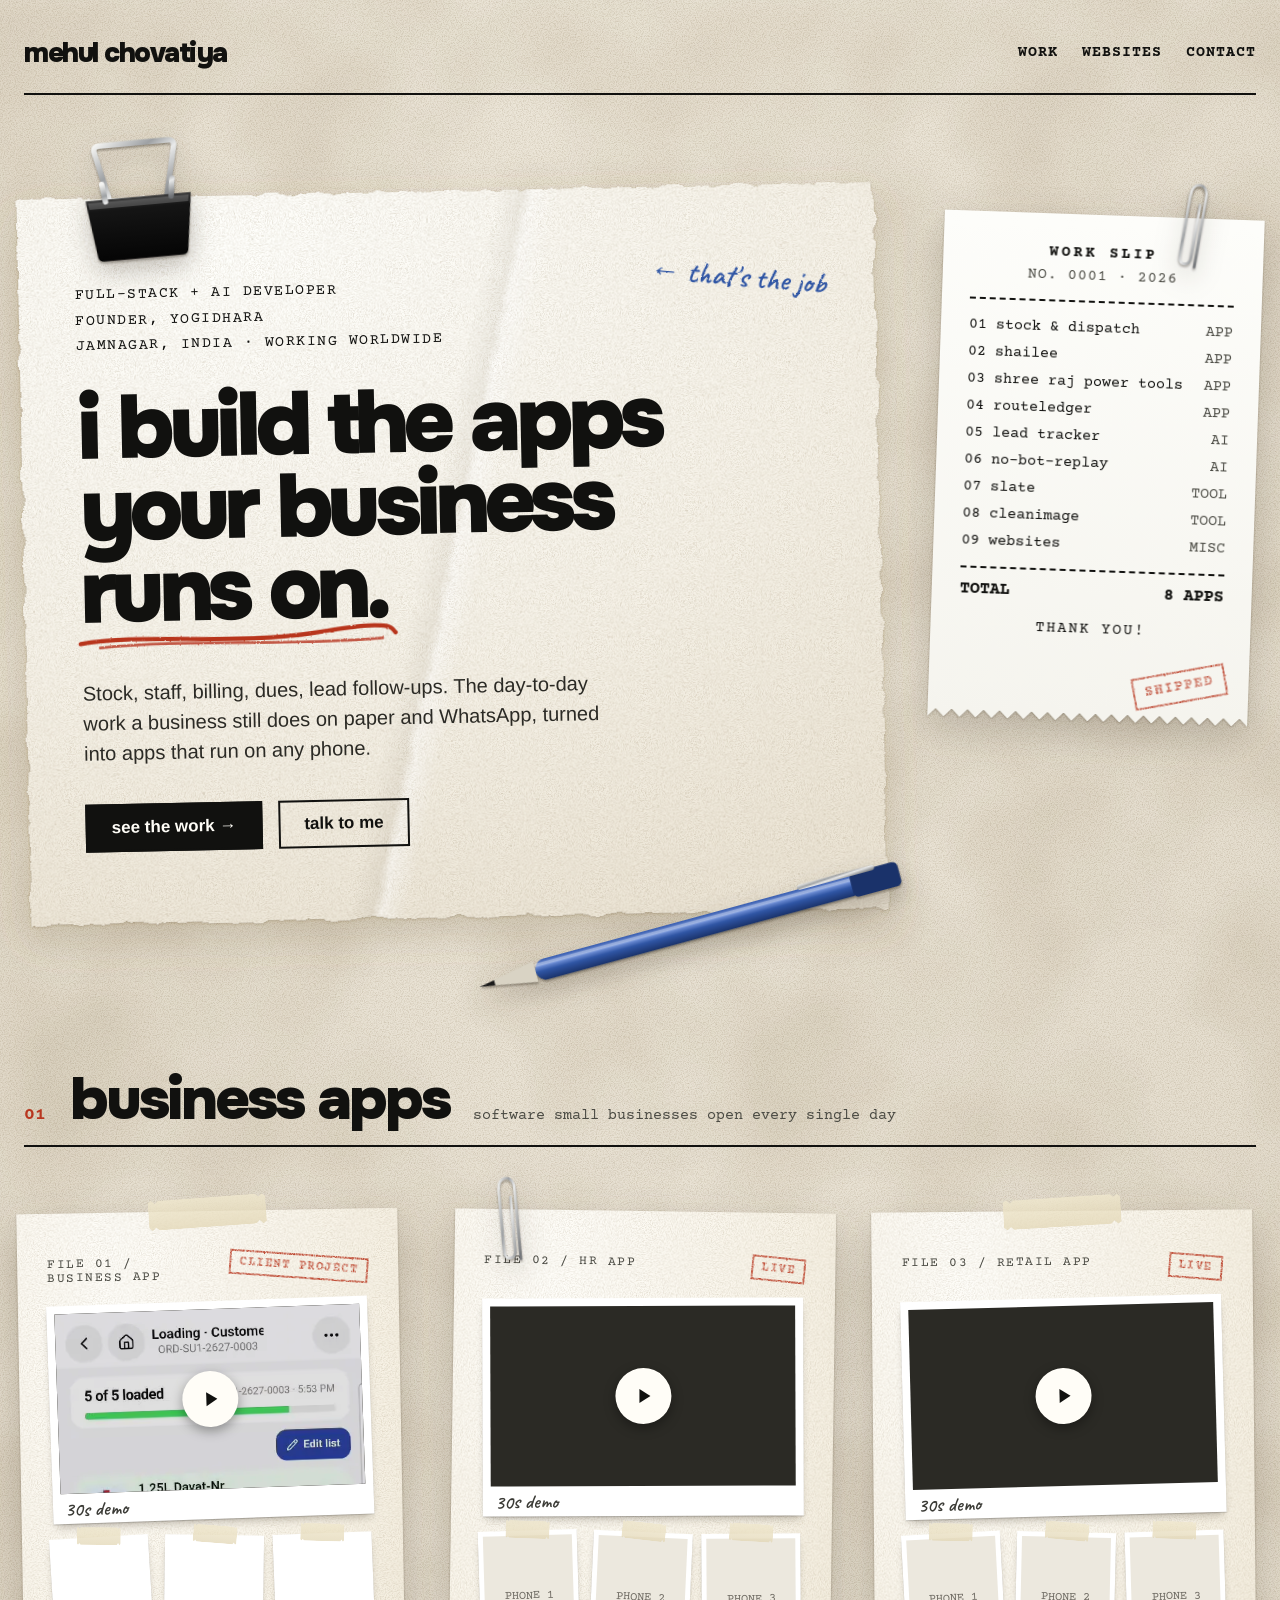
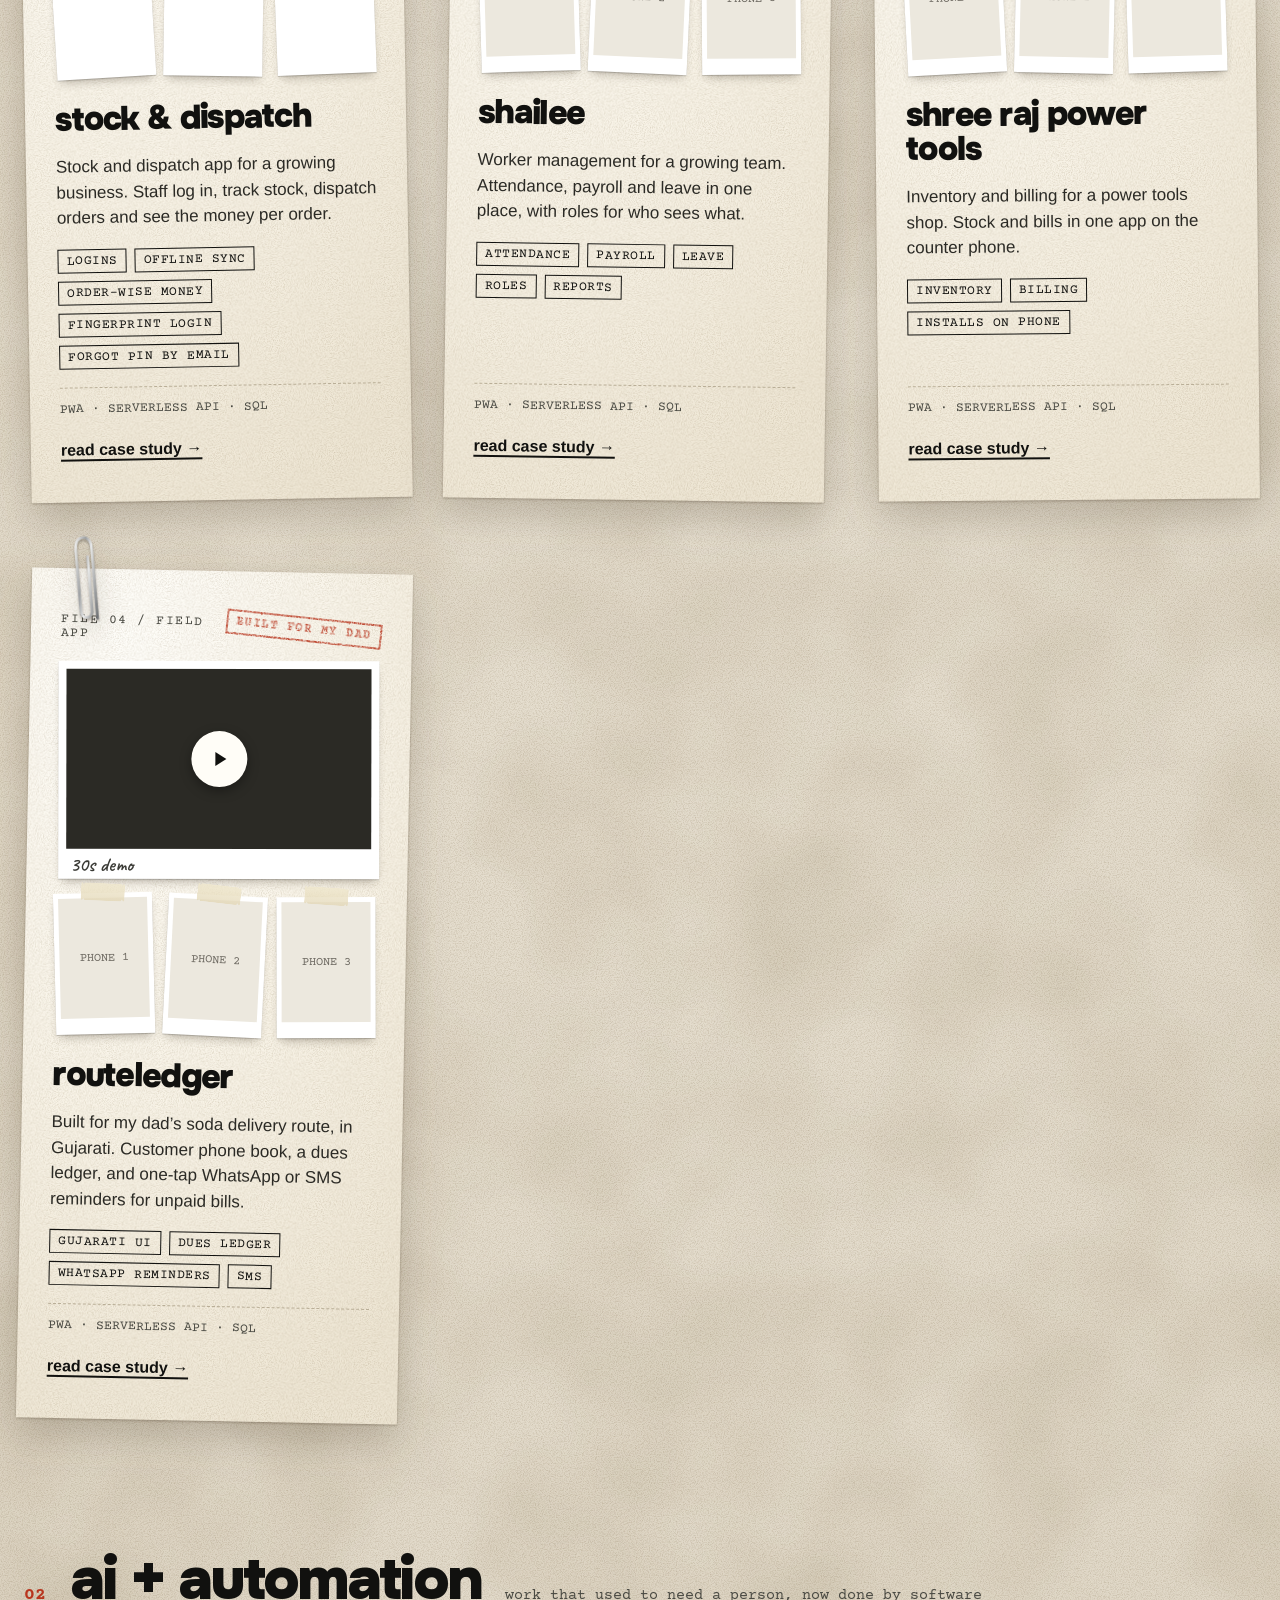
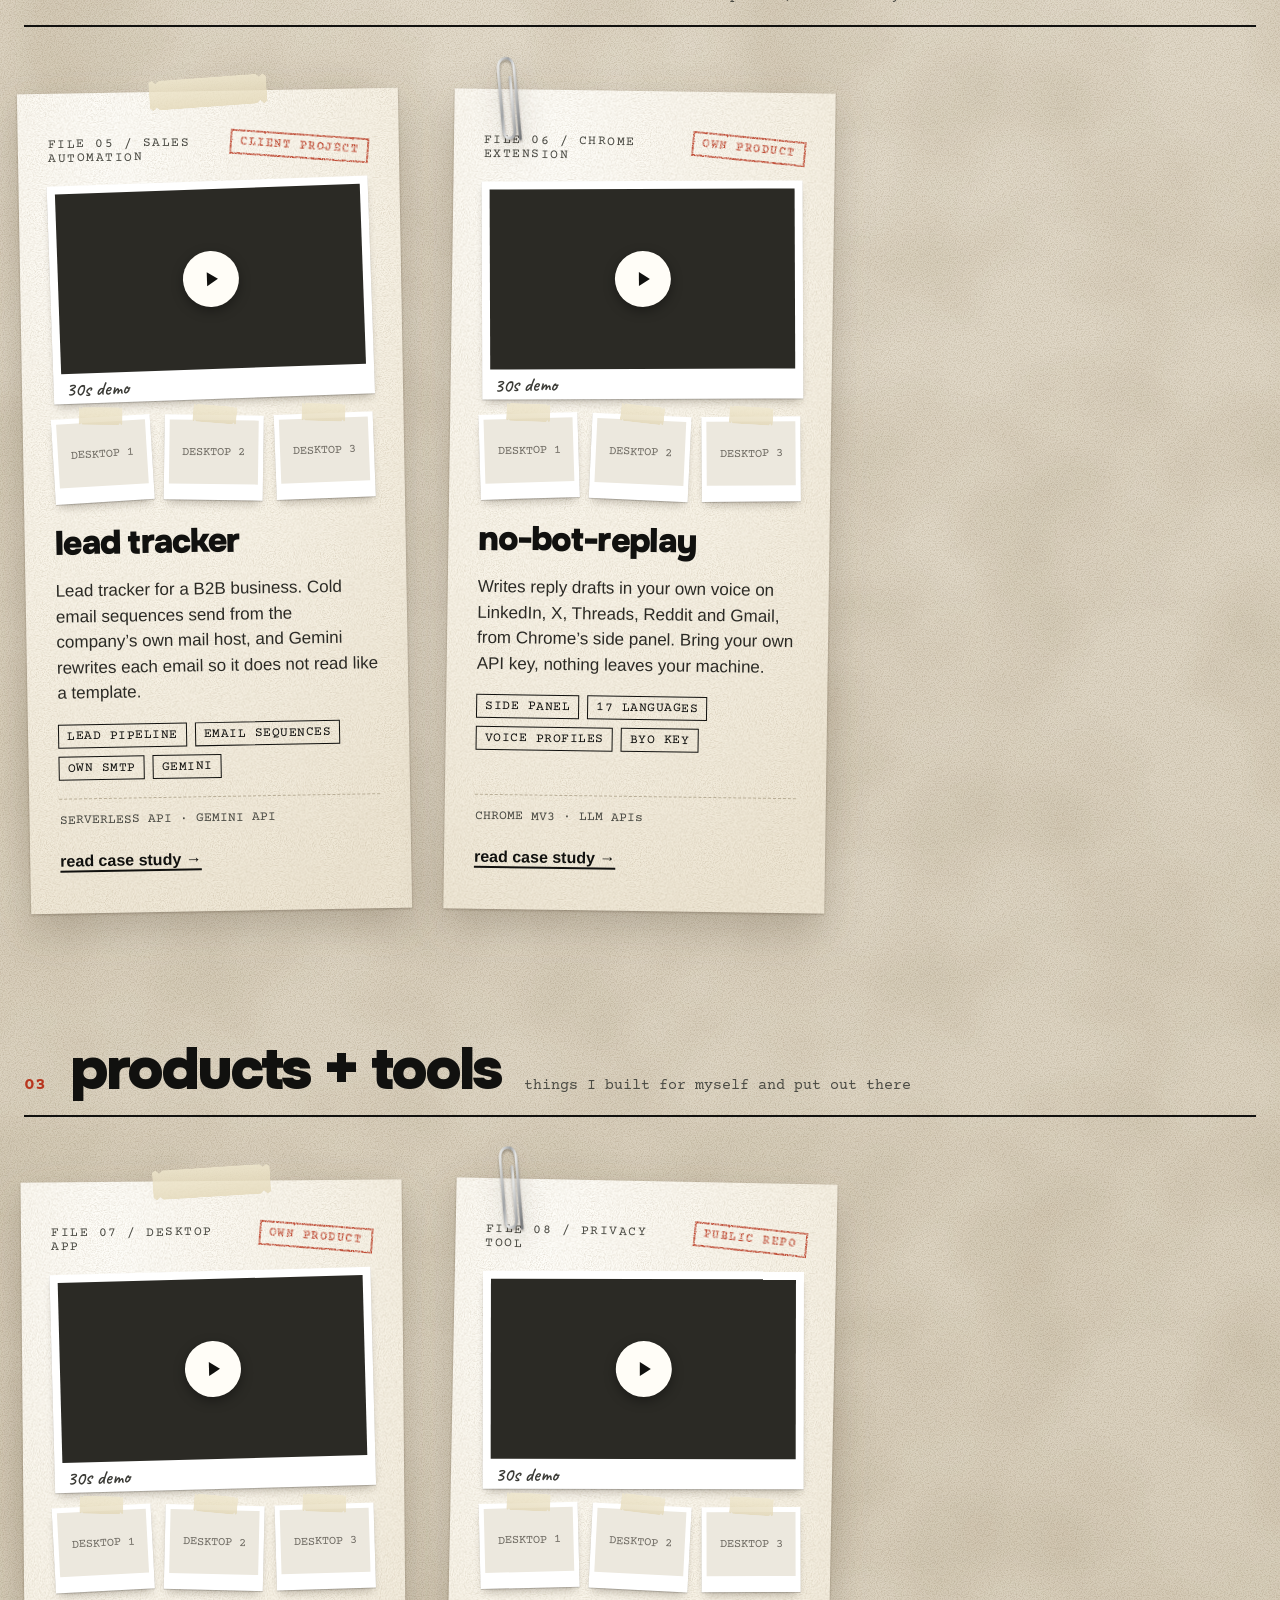
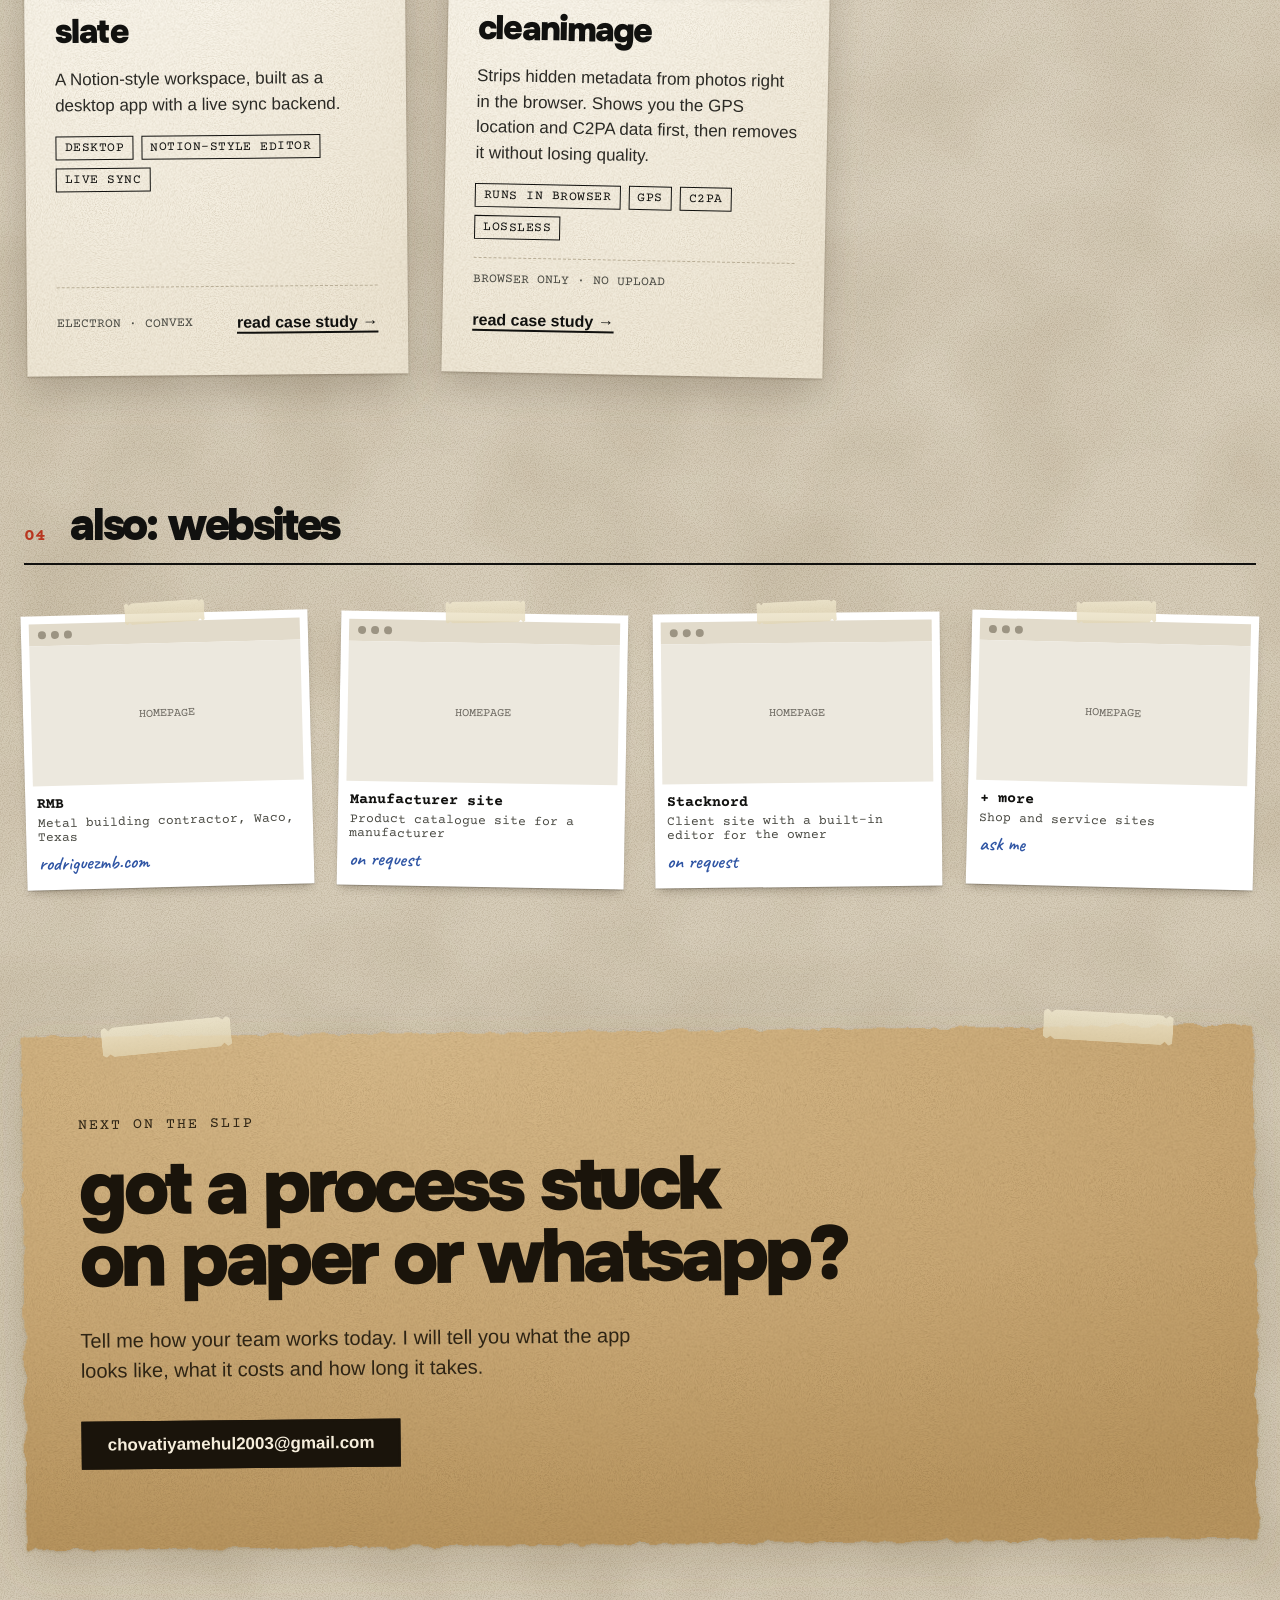
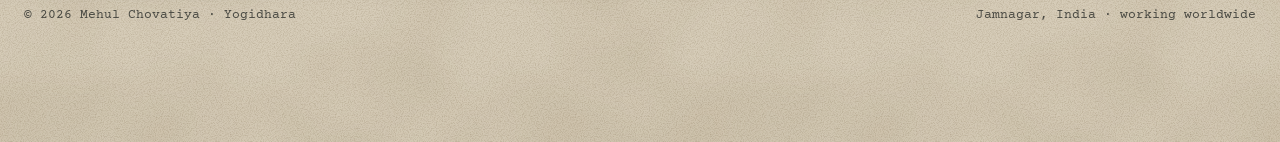
==== commit 3f533495: "feat(stock-dispatch): add demo video and screenshots Co-Authored-By: Claude Opus 5.5 <noreply@anthro" ====
--- a/index.html
+++ b/index.html
@@ -1 +1 @@
-<!DOCTYPE html><html lang="en"> <head><meta charset="utf-8"><meta name="viewport" content="width=device-width, initial-scale=1"><title>Mehul Chovatiya · apps for the work your business runs on</title><meta name="description" content="Full-stack and AI developer from Jamnagar, India. Business apps, AI automation and products: stock and dispatch, HR and payroll, billing, sales automation, Chrome extensions."><meta property="og:type" content="website"><meta property="og:title" content="Mehul Chovatiya · apps for the work your business runs on"><meta property="og:description" content="Full-stack and AI developer from Jamnagar, India. Business apps, AI automation and products: stock and dispatch, HR and payroll, billing, sales automation, Chrome extensions."><meta name="theme-color" content="#E2DACB"><link rel="icon" href="/favicon.svg" type="image/svg+xml"><script type="application/ld+json">{"@context":"https://schema.org","@type":"Person","name":"Mehul Chovatiya","jobTitle":"Full-stack and AI developer","email":"mailto:chovatiyamehul2003@gmail.com","worksFor":{"@type":"Organization","name":"Yogidhara","url":"https://yogidhara.com"},"address":{"@type":"PostalAddress","addressLocality":"Jamnagar","addressRegion":"Gujarat","addressCountry":"IN"},"sameAs":["https://github.com/Mehul773","https://www.linkedin.com/in/mehul-chovatiya-15a0521ba"]}</script><link rel="stylesheet" href="/_astro/index.A0eDfint.css"></head> <body> <a class="skip" href="#main">Skip to content</a> <!-- Paper effects: filters + gradients used across the page. Drawn in code, no photos. --> <svg aria-hidden="true" width="0" height="0" style="position:absolute"> <defs> <filter id="torn" x="-4%" y="-4%" width="108%" height="108%"> <feTurbulence type="fractalNoise" baseFrequency="0.045" numOctaves="4" seed="7" result="n"></feTurbulence> <feDisplacementMap in="SourceGraphic" in2="n" scale="9" xChannelSelector="R" yChannelSelector="G"></feDisplacementMap> </filter> <filter id="ink" x="-5%" y="-20%" width="110%" height="140%"> <feTurbulence type="fractalNoise" baseFrequency="0.7" numOctaves="2" result="t"></feTurbulence> <feDisplacementMap in="SourceGraphic" in2="t" scale="2.2" xChannelSelector="R" yChannelSelector="G"></feDisplacementMap> </filter> <filter id="stamp" x="-10%" y="-20%" width="120%" height="140%"> <feTurbulence type="fractalNoise" baseFrequency="0.9" numOctaves="2" seed="3" result="noise"></feTurbulence> <feColorMatrix in="noise" type="matrix" values="0 0 0 0 0  0 0 0 0 0  0 0 0 0 0  0 0 0 -2.4 1.9" result="holes"></feColorMatrix> <feComposite in="SourceGraphic" in2="holes" operator="in" result="speckled"></feComposite> <feTurbulence type="fractalNoise" baseFrequency="0.5" numOctaves="2" result="t2"></feTurbulence> <feDisplacementMap in="speckled" in2="t2" scale="2" xChannelSelector="R" yChannelSelector="G"></feDisplacementMap> </filter> <linearGradient id="metal" x1="0" y1="0" x2="1" y2="1"> <stop offset="0" stop-color="#F4F4F2"></stop><stop offset=".35" stop-color="#9DA0A3"></stop><stop offset=".55" stop-color="#E9EAEA"></stop><stop offset="1" stop-color="#6D7074"></stop> </linearGradient> <linearGradient id="clipbody" x1="0" y1="0" x2="0" y2="1"> <stop offset="0" stop-color="#3A3A3A"></stop><stop offset=".18" stop-color="#151515"></stop><stop offset="1" stop-color="#050505"></stop> </linearGradient> <linearGradient id="barrel" x1="0" y1="0" x2="0" y2="1"> <stop offset="0" stop-color="#3B5FB0"></stop><stop offset=".3" stop-color="#6F8FD6"></stop><stop offset=".55" stop-color="#2F55A4"></stop><stop offset="1" stop-color="#1A326A"></stop> </linearGradient> </defs> </svg> <div class="wrap"> <header class="site-head"> <a class="logo" href="/">mehul chovatiya</a> <nav class="site-nav" aria-label="Main"> <a href="/#apps">WORK</a> <a href="/#websites">WEBSITES</a> <a href="/#contact">CONTACT</a> </nav> </header> <main id="main">  <section class="hero" id="top"> <div class="sheet sheet--napkin sheet--torn hero-sheet tilt" style="--tilt:-1.2deg"> <svg aria-hidden="true" class="prop" viewBox="0 0 120 112" width="132" style="top:-58px;left:56px;transform:rotate(-4deg)"><path d="M34 54 L24 10 Q22 3 29 3 L91 3 Q98 3 96 10 L86 54" fill="none" stroke="url(#metal)" stroke-width="5" stroke-linecap="round"></path><path d="M12 52 L108 52 L101 104 Q100 108 96 108 L24 108 Q20 108 19 104 Z" fill="url(#clipbody)"></path><path d="M14 54 L106 54 L105 60 L15 60 Z" fill="#FFFFFF" opacity=".18"></path><path d="M30 54 L28 38 M90 54 L92 38" stroke="url(#metal)" stroke-width="5" stroke-linecap="round"></path></svg> <p class="hero-eyebrow">FULL-STACK + AI DEVELOPER<br>FOUNDER, YOGIDHARA<br>JAMNAGAR, INDIA · WORKING WORLDWIDE</p> <h1>i build the apps<br>your business<br><span class="underline">runs on.<svg aria-hidden="true" class="ink" viewBox="0 0 400 30" preserveAspectRatio="none"><path d="M6 20 C 80 8, 200 26, 300 12 S 390 10, 396 14" fill="none" stroke="#B8361F" stroke-width="5" stroke-linecap="round"></path><path d="M30 25 C 140 16, 260 28, 380 20" fill="none" stroke="#B8361F" stroke-width="3" stroke-linecap="round" opacity=".8"></path></svg></span></h1> <p class="hero-lede">Stock, staff, billing, dues, lead follow-ups. The day-to-day work a business still does on paper and WhatsApp, turned into apps that run on any phone.</p> <p class="hero-note hand ink" aria-hidden="true">← that's the job</p> <div class="btn-row"> <a class="btn btn--solid" href="#apps">see the work →</a> <a class="btn" href="#contact">talk to me</a> </div> <svg aria-hidden="true" class="prop prop--pen" viewBox="0 0 520 40" width="460" style="right:-40px;bottom:-34px;transform:rotate(-14deg)"><rect x="70" y="8" width="380" height="24" rx="12" fill="url(#barrel)"></rect><rect x="70" y="11" width="380" height="4" rx="2" fill="#FFFFFF" opacity=".35"></rect><path d="M70 8 L22 17 Q8 20 22 23 L70 32 Z" fill="#D9D3C4"></path><path d="M22 17 L4 20 L22 23 Z" fill="#1A1A1A"></path><rect x="440" y="6" width="56" height="28" rx="6" fill="#1A326A"></rect><rect x="380" y="3" width="90" height="6" rx="3" fill="url(#metal)"></rect></svg> </div> <div class="receipt-wrap tilt" style="--tilt:2deg"> <svg aria-hidden="true" class="prop" viewBox="0 0 40 120" width="32" style="top:-38px;right:54px;transform:rotate(8deg)"><path d="M28 108 L28 22 Q28 6 18 6 Q8 6 8 22 L8 96 Q8 106 15 106 Q22 106 22 96 L22 30" fill="none" stroke="url(#metal)" stroke-width="3.2" stroke-linecap="round"></path></svg> <aside class="receipt" aria-labelledby="slip-title"> <h2 id="slip-title">WORK SLIP</h2> <p style="margin:6px 0 16px;text-align:center;letter-spacing:1px;color:var(--muted)">NO. 0001 · 2026</p> <ul class="receipt-lines"> <li><a href="/work/stock-dispatch/"><span>01 stock &amp; dispatch</span><span>APP</span></a></li><li><a href="/work/shailee/"><span>02 shailee</span><span>APP</span></a></li><li><a href="/work/shree-raj-power-tools/"><span>03 shree raj power tools</span><span>APP</span></a></li><li><a href="/work/routeledger/"><span>04 routeledger</span><span>APP</span></a></li><li><a href="/work/lead-tracker/"><span>05 lead tracker</span><span>AI</span></a></li><li><a href="/work/no-bot-replay/"><span>06 no-bot-replay</span><span>AI</span></a></li><li><a href="/work/slate/"><span>07 slate</span><span>TOOL</span></a></li><li><a href="/work/cleanimage/"><span>08 cleanimage</span><span>TOOL</span></a></li> <li><a href="#websites"><span>09 websites</span><span>MISC</span></a></li> </ul> <p style="display:flex;justify-content:space-between;margin:12px 0 0;font-weight:700;font-size:17px"><span>TOTAL</span><span>8 APPS</span></p> <p style="margin:18px 0 0;text-align:center;letter-spacing:2px">THANK YOU!</p> <span class="stamp" aria-hidden="true" style="position:absolute;right:22px;bottom:22px;font-size:14px;letter-spacing:2px;padding:6px 10px;transform:rotate(-12deg)">SHIPPED</span> </aside> </div> </section> <section class="shelf" id="apps" aria-labelledby="apps-title"> <div class="shelf-head"> <span class="no">01</span> <h2 id="apps-title">business apps</h2> <p>software small businesses open every single day</p> </div> <div class="cards"> <article class="sheet card tilt" style="--tilt:-1deg"> <div class="tape" style="top:-14px;left:50%;width:118px;margin-left:-59px;transform:rotate(-3deg)"></div> <div class="card-top"> <span class="card-file">FILE 01 / BUSINESS APP</span> <span class="stamp">CLIENT PROJECT</span> </div> <div class="photo media-main" aria-hidden="true"> <div class="frame"> <span class="play"><svg width="20" height="20" viewBox="0 0 20 20"><path d="M6 3 L17 10 L6 17 Z" fill="#11110F"></path></svg></span> </div> <span class="label hand">30s demo</span> </div> <div class="media-shots" aria-hidden="true"> <div class="photo tilt" style="--tilt:-2.5deg"> <div class="tape" style="top:-10px;left:50%;width:44px;height:18px;margin-left:-22px;transform:rotate(4deg)"></div> <div class="placeholder" style="height:120px">PHONE 1</div> </div><div class="photo tilt" style="--tilt:1.8deg"> <div class="tape" style="top:-10px;left:50%;width:44px;height:18px;margin-left:-22px;transform:rotate(4deg)"></div> <div class="placeholder" style="height:120px">PHONE 2</div> </div><div class="photo tilt" style="--tilt:-1.2deg"> <div class="tape" style="top:-10px;left:50%;width:44px;height:18px;margin-left:-22px;transform:rotate(4deg)"></div> <div class="placeholder" style="height:120px">PHONE 3</div> </div> </div> <h3><a href="/work/stock-dispatch/">stock &amp; dispatch</a></h3> <p class="card-what">Stock and dispatch app for a growing business. Staff log in, track stock, dispatch orders and see the money per order.</p> <ul class="tags" aria-label="Features"> <li>LOGINS</li><li>OFFLINE SYNC</li><li>ORDER-WISE MONEY</li><li>FINGERPRINT LOGIN</li><li>FORGOT PIN BY EMAIL</li> </ul> <div class="card-foot"> <span class="stack">PWA · SERVERLESS API · SQL</span> <span class="more" aria-hidden="true">read case study →</span> </div> </article><article class="sheet card tilt" style="--tilt:0.8deg"> <svg aria-hidden="true" class="prop" viewBox="0 0 40 120" width="32" style="top:-36px;left:40px;transform:rotate(-6deg)"><path d="M28 108 L28 22 Q28 6 18 6 Q8 6 8 22 L8 96 Q8 106 15 106 Q22 106 22 96 L22 30" fill="none" stroke="url(#metal)" stroke-width="3.2" stroke-linecap="round"></path></svg> <div class="card-top"> <span class="card-file">FILE 02 / HR APP</span> <span class="stamp">LIVE</span> </div> <div class="photo media-main" aria-hidden="true"> <div class="frame"> <span class="play"><svg width="20" height="20" viewBox="0 0 20 20"><path d="M6 3 L17 10 L6 17 Z" fill="#11110F"></path></svg></span> </div> <span class="label hand">30s demo</span> </div> <div class="media-shots" aria-hidden="true"> <div class="photo tilt" style="--tilt:-2.5deg"> <div class="tape" style="top:-10px;left:50%;width:44px;height:18px;margin-left:-22px;transform:rotate(4deg)"></div> <div class="placeholder" style="height:120px">PHONE 1</div> </div><div class="photo tilt" style="--tilt:1.8deg"> <div class="tape" style="top:-10px;left:50%;width:44px;height:18px;margin-left:-22px;transform:rotate(4deg)"></div> <div class="placeholder" style="height:120px">PHONE 2</div> </div><div class="photo tilt" style="--tilt:-1.2deg"> <div class="tape" style="top:-10px;left:50%;width:44px;height:18px;margin-left:-22px;transform:rotate(4deg)"></div> <div class="placeholder" style="height:120px">PHONE 3</div> </div> </div> <h3><a href="/work/shailee/">shailee</a></h3> <p class="card-what">Worker management for a growing team. Attendance, payroll and leave in one place, with roles for who sees what.</p> <ul class="tags" aria-label="Features"> <li>ATTENDANCE</li><li>PAYROLL</li><li>LEAVE</li><li>ROLES</li><li>REPORTS</li> </ul> <div class="card-foot"> <span class="stack">PWA · SERVERLESS API · SQL</span> <span class="more" aria-hidden="true">read case study →</span> </div> </article><article class="sheet card tilt" style="--tilt:-0.5deg"> <div class="tape" style="top:-14px;left:50%;width:118px;margin-left:-59px;transform:rotate(-3deg)"></div> <div class="card-top"> <span class="card-file">FILE 03 / RETAIL APP</span> <span class="stamp">LIVE</span> </div> <div class="photo media-main" aria-hidden="true"> <div class="frame"> <span class="play"><svg width="20" height="20" viewBox="0 0 20 20"><path d="M6 3 L17 10 L6 17 Z" fill="#11110F"></path></svg></span> </div> <span class="label hand">30s demo</span> </div> <div class="media-shots" aria-hidden="true"> <div class="photo tilt" style="--tilt:-2.5deg"> <div class="tape" style="top:-10px;left:50%;width:44px;height:18px;margin-left:-22px;transform:rotate(4deg)"></div> <div class="placeholder" style="height:120px">PHONE 1</div> </div><div class="photo tilt" style="--tilt:1.8deg"> <div class="tape" style="top:-10px;left:50%;width:44px;height:18px;margin-left:-22px;transform:rotate(4deg)"></div> <div class="placeholder" style="height:120px">PHONE 2</div> </div><div class="photo tilt" style="--tilt:-1.2deg"> <div class="tape" style="top:-10px;left:50%;width:44px;height:18px;margin-left:-22px;transform:rotate(4deg)"></div> <div class="placeholder" style="height:120px">PHONE 3</div> </div> </div> <h3><a href="/work/shree-raj-power-tools/">shree raj power tools</a></h3> <p class="card-what">Inventory and billing for a power tools shop. Stock and bills in one app on the counter phone.</p> <ul class="tags" aria-label="Features"> <li>INVENTORY</li><li>BILLING</li><li>INSTALLS ON PHONE</li> </ul> <div class="card-foot"> <span class="stack">PWA · SERVERLESS API · SQL</span> <span class="more" aria-hidden="true">read case study →</span> </div> </article><article class="sheet card tilt" style="--tilt:1.1deg"> <svg aria-hidden="true" class="prop" viewBox="0 0 40 120" width="32" style="top:-36px;left:40px;transform:rotate(-6deg)"><path d="M28 108 L28 22 Q28 6 18 6 Q8 6 8 22 L8 96 Q8 106 15 106 Q22 106 22 96 L22 30" fill="none" stroke="url(#metal)" stroke-width="3.2" stroke-linecap="round"></path></svg> <div class="card-top"> <span class="card-file">FILE 04 / FIELD APP</span> <span class="stamp">BUILT FOR MY DAD</span> </div> <div class="photo media-main" aria-hidden="true"> <div class="frame"> <span class="play"><svg width="20" height="20" viewBox="0 0 20 20"><path d="M6 3 L17 10 L6 17 Z" fill="#11110F"></path></svg></span> </div> <span class="label hand">30s demo</span> </div> <div class="media-shots" aria-hidden="true"> <div class="photo tilt" style="--tilt:-2.5deg"> <div class="tape" style="top:-10px;left:50%;width:44px;height:18px;margin-left:-22px;transform:rotate(4deg)"></div> <div class="placeholder" style="height:120px">PHONE 1</div> </div><div class="photo tilt" style="--tilt:1.8deg"> <div class="tape" style="top:-10px;left:50%;width:44px;height:18px;margin-left:-22px;transform:rotate(4deg)"></div> <div class="placeholder" style="height:120px">PHONE 2</div> </div><div class="photo tilt" style="--tilt:-1.2deg"> <div class="tape" style="top:-10px;left:50%;width:44px;height:18px;margin-left:-22px;transform:rotate(4deg)"></div> <div class="placeholder" style="height:120px">PHONE 3</div> </div> </div> <h3><a href="/work/routeledger/">routeledger</a></h3> <p class="card-what">Built for my dad’s soda delivery route, in Gujarati. Customer phone book, a dues ledger, and one-tap WhatsApp or SMS reminders for unpaid bills.</p> <ul class="tags" aria-label="Features"> <li>GUJARATI UI</li><li>DUES LEDGER</li><li>WHATSAPP REMINDERS</li><li>SMS</li> </ul> <div class="card-foot"> <span class="stack">PWA · SERVERLESS API · SQL</span> <span class="more" aria-hidden="true">read case study →</span> </div> </article> </div> </section><section class="shelf" id="ai" aria-labelledby="ai-title"> <div class="shelf-head"> <span class="no">02</span> <h2 id="ai-title">ai + automation</h2> <p>work that used to need a person, now done by software</p> </div> <div class="cards"> <article class="sheet card tilt" style="--tilt:-1deg"> <div class="tape" style="top:-14px;left:50%;width:118px;margin-left:-59px;transform:rotate(-3deg)"></div> <div class="card-top"> <span class="card-file">FILE 05 / SALES AUTOMATION</span> <span class="stamp">CLIENT PROJECT</span> </div> <div class="photo media-main" aria-hidden="true"> <div class="frame"> <span class="play"><svg width="20" height="20" viewBox="0 0 20 20"><path d="M6 3 L17 10 L6 17 Z" fill="#11110F"></path></svg></span> </div> <span class="label hand">30s demo</span> </div> <div class="media-shots" aria-hidden="true"> <div class="photo tilt" style="--tilt:-2.5deg"> <div class="tape" style="top:-10px;left:50%;width:44px;height:18px;margin-left:-22px;transform:rotate(4deg)"></div> <div class="placeholder" style="height:64px">DESKTOP 1</div> </div><div class="photo tilt" style="--tilt:1.8deg"> <div class="tape" style="top:-10px;left:50%;width:44px;height:18px;margin-left:-22px;transform:rotate(4deg)"></div> <div class="placeholder" style="height:64px">DESKTOP 2</div> </div><div class="photo tilt" style="--tilt:-1.2deg"> <div class="tape" style="top:-10px;left:50%;width:44px;height:18px;margin-left:-22px;transform:rotate(4deg)"></div> <div class="placeholder" style="height:64px">DESKTOP 3</div> </div> </div> <h3><a href="/work/lead-tracker/">lead tracker</a></h3> <p class="card-what">Lead tracker for a B2B business. Cold email sequences send from the company’s own mail host, and Gemini rewrites each email so it does not read like a template.</p> <ul class="tags" aria-label="Features"> <li>LEAD PIPELINE</li><li>EMAIL SEQUENCES</li><li>OWN SMTP</li><li>GEMINI</li> </ul> <div class="card-foot"> <span class="stack">SERVERLESS API · GEMINI API</span> <span class="more" aria-hidden="true">read case study →</span> </div> </article><article class="sheet card tilt" style="--tilt:0.8deg"> <svg aria-hidden="true" class="prop" viewBox="0 0 40 120" width="32" style="top:-36px;left:40px;transform:rotate(-6deg)"><path d="M28 108 L28 22 Q28 6 18 6 Q8 6 8 22 L8 96 Q8 106 15 106 Q22 106 22 96 L22 30" fill="none" stroke="url(#metal)" stroke-width="3.2" stroke-linecap="round"></path></svg> <div class="card-top"> <span class="card-file">FILE 06 / CHROME EXTENSION</span> <span class="stamp">OWN PRODUCT</span> </div> <div class="photo media-main" aria-hidden="true"> <div class="frame"> <span class="play"><svg width="20" height="20" viewBox="0 0 20 20"><path d="M6 3 L17 10 L6 17 Z" fill="#11110F"></path></svg></span> </div> <span class="label hand">30s demo</span> </div> <div class="media-shots" aria-hidden="true"> <div class="photo tilt" style="--tilt:-2.5deg"> <div class="tape" style="top:-10px;left:50%;width:44px;height:18px;margin-left:-22px;transform:rotate(4deg)"></div> <div class="placeholder" style="height:64px">DESKTOP 1</div> </div><div class="photo tilt" style="--tilt:1.8deg"> <div class="tape" style="top:-10px;left:50%;width:44px;height:18px;margin-left:-22px;transform:rotate(4deg)"></div> <div class="placeholder" style="height:64px">DESKTOP 2</div> </div><div class="photo tilt" style="--tilt:-1.2deg"> <div class="tape" style="top:-10px;left:50%;width:44px;height:18px;margin-left:-22px;transform:rotate(4deg)"></div> <div class="placeholder" style="height:64px">DESKTOP 3</div> </div> </div> <h3><a href="/work/no-bot-replay/">no-bot-replay</a></h3> <p class="card-what">Writes reply drafts in your own voice on LinkedIn, X, Threads, Reddit and Gmail, from Chrome’s side panel. Bring your own API key, nothing leaves your machine.</p> <ul class="tags" aria-label="Features"> <li>SIDE PANEL</li><li>17 LANGUAGES</li><li>VOICE PROFILES</li><li>BYO KEY</li> </ul> <div class="card-foot"> <span class="stack">CHROME MV3 · LLM APIs</span> <span class="more" aria-hidden="true">read case study →</span> </div> </article> </div> </section><section class="shelf" id="products" aria-labelledby="products-title"> <div class="shelf-head"> <span class="no">03</span> <h2 id="products-title">products + tools</h2> <p>things I built for myself and put out there</p> </div> <div class="cards"> <article class="sheet card tilt" style="--tilt:-0.5deg"> <div class="tape" style="top:-14px;left:50%;width:118px;margin-left:-59px;transform:rotate(-3deg)"></div> <div class="card-top"> <span class="card-file">FILE 07 / DESKTOP APP</span> <span class="stamp">OWN PRODUCT</span> </div> <div class="photo media-main" aria-hidden="true"> <div class="frame"> <span class="play"><svg width="20" height="20" viewBox="0 0 20 20"><path d="M6 3 L17 10 L6 17 Z" fill="#11110F"></path></svg></span> </div> <span class="label hand">30s demo</span> </div> <div class="media-shots" aria-hidden="true"> <div class="photo tilt" style="--tilt:-2.5deg"> <div class="tape" style="top:-10px;left:50%;width:44px;height:18px;margin-left:-22px;transform:rotate(4deg)"></div> <div class="placeholder" style="height:64px">DESKTOP 1</div> </div><div class="photo tilt" style="--tilt:1.8deg"> <div class="tape" style="top:-10px;left:50%;width:44px;height:18px;margin-left:-22px;transform:rotate(4deg)"></div> <div class="placeholder" style="height:64px">DESKTOP 2</div> </div><div class="photo tilt" style="--tilt:-1.2deg"> <div class="tape" style="top:-10px;left:50%;width:44px;height:18px;margin-left:-22px;transform:rotate(4deg)"></div> <div class="placeholder" style="height:64px">DESKTOP 3</div> </div> </div> <h3><a href="/work/slate/">slate</a></h3> <p class="card-what">A Notion-style workspace, built as a desktop app with a live sync backend.</p> <ul class="tags" aria-label="Features"> <li>DESKTOP</li><li>NOTION-STYLE EDITOR</li><li>LIVE SYNC</li> </ul> <div class="card-foot"> <span class="stack">ELECTRON · CONVEX</span> <span class="more" aria-hidden="true">read case study →</span> </div> </article><article class="sheet card tilt" style="--tilt:1.1deg"> <svg aria-hidden="true" class="prop" viewBox="0 0 40 120" width="32" style="top:-36px;left:40px;transform:rotate(-6deg)"><path d="M28 108 L28 22 Q28 6 18 6 Q8 6 8 22 L8 96 Q8 106 15 106 Q22 106 22 96 L22 30" fill="none" stroke="url(#metal)" stroke-width="3.2" stroke-linecap="round"></path></svg> <div class="card-top"> <span class="card-file">FILE 08 / PRIVACY TOOL</span> <span class="stamp">PUBLIC REPO</span> </div> <div class="photo media-main" aria-hidden="true"> <div class="frame"> <span class="play"><svg width="20" height="20" viewBox="0 0 20 20"><path d="M6 3 L17 10 L6 17 Z" fill="#11110F"></path></svg></span> </div> <span class="label hand">30s demo</span> </div> <div class="media-shots" aria-hidden="true"> <div class="photo tilt" style="--tilt:-2.5deg"> <div class="tape" style="top:-10px;left:50%;width:44px;height:18px;margin-left:-22px;transform:rotate(4deg)"></div> <div class="placeholder" style="height:64px">DESKTOP 1</div> </div><div class="photo tilt" style="--tilt:1.8deg"> <div class="tape" style="top:-10px;left:50%;width:44px;height:18px;margin-left:-22px;transform:rotate(4deg)"></div> <div class="placeholder" style="height:64px">DESKTOP 2</div> </div><div class="photo tilt" style="--tilt:-1.2deg"> <div class="tape" style="top:-10px;left:50%;width:44px;height:18px;margin-left:-22px;transform:rotate(4deg)"></div> <div class="placeholder" style="height:64px">DESKTOP 3</div> </div> </div> <h3><a href="/work/cleanimage/">cleanimage</a></h3> <p class="card-what">Strips hidden metadata from photos right in the browser. Shows you the GPS location and C2PA data first, then removes it without losing quality.</p> <ul class="tags" aria-label="Features"> <li>RUNS IN BROWSER</li><li>GPS</li><li>C2PA</li><li>LOSSLESS</li> </ul> <div class="card-foot"> <span class="stack">BROWSER ONLY · NO UPLOAD</span> <span class="more" aria-hidden="true">read case study →</span> </div> </article> </div> </section><section class="shelf" id="websites" aria-labelledby="websites-title"> <div class="shelf-head" style="margin-bottom:48px"> <span class="no">04</span> <h2 id="websites-title" style="font-size:clamp(30px,4vw,44px)">also: websites</h2> </div> <div class="sites"> <a class="photo site-card tilt" style="--tilt:-1.5deg" href="https://rodriguezmb.com" target="_blank" rel="noopener"> <span class="tape" style="top:-12px;left:50%;width:80px;height:22px;margin-left:-40px;transform:rotate(-2deg)"></span> <span class="bar" aria-hidden="true"><span></span><span></span><span></span></span> <span class="placeholder" style="height:140px" aria-hidden="true">HOMEPAGE</span> <p class="mono" style="font-weight:700;font-size:15px;margin-top:10px">RMB</p> <p class="mono" style="font-size:13px;color:var(--muted)">Metal building contractor, Waco, Texas</p> <p class="hand" style="font-size:20px;color:var(--pen);margin-top:6px">rodriguezmb.com</p> </a><a class="photo site-card tilt" style="--tilt:1deg" href="#contact"> <span class="tape" style="top:-12px;left:50%;width:80px;height:22px;margin-left:-40px;transform:rotate(-2deg)"></span> <span class="bar" aria-hidden="true"><span></span><span></span><span></span></span> <span class="placeholder" style="height:140px" aria-hidden="true">HOMEPAGE</span> <p class="mono" style="font-weight:700;font-size:15px;margin-top:10px">Manufacturer site</p> <p class="mono" style="font-size:13px;color:var(--muted)">Product catalogue site for a manufacturer</p> <p class="hand" style="font-size:20px;color:var(--pen);margin-top:6px">on request</p> </a><a class="photo site-card tilt" style="--tilt:-0.6deg" href="#contact"> <span class="tape" style="top:-12px;left:50%;width:80px;height:22px;margin-left:-40px;transform:rotate(-2deg)"></span> <span class="bar" aria-hidden="true"><span></span><span></span><span></span></span> <span class="placeholder" style="height:140px" aria-hidden="true">HOMEPAGE</span> <p class="mono" style="font-weight:700;font-size:15px;margin-top:10px">Stacknord</p> <p class="mono" style="font-size:13px;color:var(--muted)">Client site with a built-in editor for the owner</p> <p class="hand" style="font-size:20px;color:var(--pen);margin-top:6px">on request</p> </a><a class="photo site-card tilt" style="--tilt:1.4deg" href="#contact"> <span class="tape" style="top:-12px;left:50%;width:80px;height:22px;margin-left:-40px;transform:rotate(-2deg)"></span> <span class="bar" aria-hidden="true"><span></span><span></span><span></span></span> <span class="placeholder" style="height:140px" aria-hidden="true">HOMEPAGE</span> <p class="mono" style="font-weight:700;font-size:15px;margin-top:10px">+ more</p> <p class="mono" style="font-size:13px;color:var(--muted)">Shop and service sites</p> <p class="hand" style="font-size:20px;color:var(--pen);margin-top:6px">ask me</p> </a> </div> </section> <section class="sheet sheet--kraft sheet--torn contact tilt" id="contact" style="--tilt:-0.6deg" aria-labelledby="contact-title"> <span class="tape" style="top:-14px;left:80px;width:130px;transform:rotate(-5deg)"></span> <span class="tape" style="top:-14px;right:80px;width:130px;transform:rotate(4deg)"></span> <p class="mono" style="margin:0 0 20px;font-size:15px;letter-spacing:2px">NEXT ON THE SLIP</p> <h2 id="contact-title">got a process stuck<br>on paper or whatsapp?</h2> <p style="margin:28px 0 0;font-size:20px;max-width:560px;line-height:1.5">Tell me how your team works today. I will tell you what the app looks like, what it costs and how long it takes.</p> <div class="btn-row"> <a class="btn btn--solid" href="mailto:chovatiyamehul2003@gmail.com">chovatiyamehul2003@gmail.com</a>  </div> </section>  </main> <footer class="site-foot"> <span>© 2026 Mehul Chovatiya · Yogidhara</span> <span>Jamnagar, India · working worldwide</span> </footer> </div> </body></html>+<!DOCTYPE html><html lang="en"> <head><meta charset="utf-8"><meta name="viewport" content="width=device-width, initial-scale=1"><title>Mehul Chovatiya · apps for the work your business runs on</title><meta name="description" content="Full-stack and AI developer from Jamnagar, India. Business apps, AI automation and products: stock and dispatch, HR and payroll, billing, sales automation, Chrome extensions."><meta property="og:type" content="website"><meta property="og:title" content="Mehul Chovatiya · apps for the work your business runs on"><meta property="og:description" content="Full-stack and AI developer from Jamnagar, India. Business apps, AI automation and products: stock and dispatch, HR and payroll, billing, sales automation, Chrome extensions."><meta name="theme-color" content="#E2DACB"><link rel="icon" href="/favicon.svg" type="image/svg+xml"><script type="application/ld+json">{"@context":"https://schema.org","@type":"Person","name":"Mehul Chovatiya","jobTitle":"Full-stack and AI developer","email":"mailto:chovatiyamehul2003@gmail.com","worksFor":{"@type":"Organization","name":"Yogidhara","url":"https://yogidhara.com"},"address":{"@type":"PostalAddress","addressLocality":"Jamnagar","addressRegion":"Gujarat","addressCountry":"IN"},"sameAs":["https://github.com/Mehul773","https://www.linkedin.com/in/mehul-chovatiya-15a0521ba"]}</script><link rel="stylesheet" href="/_astro/index.Dj3c4ag9.css"></head> <body> <a class="skip" href="#main">Skip to content</a> <!-- Paper effects: filters + gradients used across the page. Drawn in code, no photos. --> <svg aria-hidden="true" width="0" height="0" style="position:absolute"> <defs> <filter id="torn" x="-4%" y="-4%" width="108%" height="108%"> <feTurbulence type="fractalNoise" baseFrequency="0.045" numOctaves="4" seed="7" result="n"></feTurbulence> <feDisplacementMap in="SourceGraphic" in2="n" scale="9" xChannelSelector="R" yChannelSelector="G"></feDisplacementMap> </filter> <filter id="ink" x="-5%" y="-20%" width="110%" height="140%"> <feTurbulence type="fractalNoise" baseFrequency="0.7" numOctaves="2" result="t"></feTurbulence> <feDisplacementMap in="SourceGraphic" in2="t" scale="2.2" xChannelSelector="R" yChannelSelector="G"></feDisplacementMap> </filter> <filter id="stamp" x="-10%" y="-20%" width="120%" height="140%"> <feTurbulence type="fractalNoise" baseFrequency="0.9" numOctaves="2" seed="3" result="noise"></feTurbulence> <feColorMatrix in="noise" type="matrix" values="0 0 0 0 0  0 0 0 0 0  0 0 0 0 0  0 0 0 -2.4 1.9" result="holes"></feColorMatrix> <feComposite in="SourceGraphic" in2="holes" operator="in" result="speckled"></feComposite> <feTurbulence type="fractalNoise" baseFrequency="0.5" numOctaves="2" result="t2"></feTurbulence> <feDisplacementMap in="speckled" in2="t2" scale="2" xChannelSelector="R" yChannelSelector="G"></feDisplacementMap> </filter> <linearGradient id="metal" x1="0" y1="0" x2="1" y2="1"> <stop offset="0" stop-color="#F4F4F2"></stop><stop offset=".35" stop-color="#9DA0A3"></stop><stop offset=".55" stop-color="#E9EAEA"></stop><stop offset="1" stop-color="#6D7074"></stop> </linearGradient> <linearGradient id="clipbody" x1="0" y1="0" x2="0" y2="1"> <stop offset="0" stop-color="#3A3A3A"></stop><stop offset=".18" stop-color="#151515"></stop><stop offset="1" stop-color="#050505"></stop> </linearGradient> <linearGradient id="barrel" x1="0" y1="0" x2="0" y2="1"> <stop offset="0" stop-color="#3B5FB0"></stop><stop offset=".3" stop-color="#6F8FD6"></stop><stop offset=".55" stop-color="#2F55A4"></stop><stop offset="1" stop-color="#1A326A"></stop> </linearGradient> </defs> </svg> <div class="wrap"> <header class="site-head"> <a class="logo" href="/">mehul chovatiya</a> <nav class="site-nav" aria-label="Main"> <a href="/#apps">WORK</a> <a href="/#websites">WEBSITES</a> <a href="/#contact">CONTACT</a> </nav> </header> <main id="main">  <section class="hero" id="top"> <div class="sheet sheet--napkin sheet--torn hero-sheet tilt" style="--tilt:-1.2deg"> <svg aria-hidden="true" class="prop" viewBox="0 0 120 112" width="132" style="top:-58px;left:56px;transform:rotate(-4deg)"><path d="M34 54 L24 10 Q22 3 29 3 L91 3 Q98 3 96 10 L86 54" fill="none" stroke="url(#metal)" stroke-width="5" stroke-linecap="round"></path><path d="M12 52 L108 52 L101 104 Q100 108 96 108 L24 108 Q20 108 19 104 Z" fill="url(#clipbody)"></path><path d="M14 54 L106 54 L105 60 L15 60 Z" fill="#FFFFFF" opacity=".18"></path><path d="M30 54 L28 38 M90 54 L92 38" stroke="url(#metal)" stroke-width="5" stroke-linecap="round"></path></svg> <p class="hero-eyebrow">FULL-STACK + AI DEVELOPER<br>FOUNDER, YOGIDHARA<br>JAMNAGAR, INDIA · WORKING WORLDWIDE</p> <h1>i build the apps<br>your business<br><span class="underline">runs on.<svg aria-hidden="true" class="ink" viewBox="0 0 400 30" preserveAspectRatio="none"><path d="M6 20 C 80 8, 200 26, 300 12 S 390 10, 396 14" fill="none" stroke="#B8361F" stroke-width="5" stroke-linecap="round"></path><path d="M30 25 C 140 16, 260 28, 380 20" fill="none" stroke="#B8361F" stroke-width="3" stroke-linecap="round" opacity=".8"></path></svg></span></h1> <p class="hero-lede">Stock, staff, billing, dues, lead follow-ups. The day-to-day work a business still does on paper and WhatsApp, turned into apps that run on any phone.</p> <p class="hero-note hand ink" aria-hidden="true">← that's the job</p> <div class="btn-row"> <a class="btn btn--solid" href="#apps">see the work →</a> <a class="btn" href="#contact">talk to me</a> </div> <svg aria-hidden="true" class="prop prop--pen" viewBox="0 0 520 40" width="460" style="right:-40px;bottom:-34px;transform:rotate(-14deg)"><rect x="70" y="8" width="380" height="24" rx="12" fill="url(#barrel)"></rect><rect x="70" y="11" width="380" height="4" rx="2" fill="#FFFFFF" opacity=".35"></rect><path d="M70 8 L22 17 Q8 20 22 23 L70 32 Z" fill="#D9D3C4"></path><path d="M22 17 L4 20 L22 23 Z" fill="#1A1A1A"></path><rect x="440" y="6" width="56" height="28" rx="6" fill="#1A326A"></rect><rect x="380" y="3" width="90" height="6" rx="3" fill="url(#metal)"></rect></svg> </div> <div class="receipt-wrap tilt" style="--tilt:2deg"> <svg aria-hidden="true" class="prop" viewBox="0 0 40 120" width="32" style="top:-38px;right:54px;transform:rotate(8deg)"><path d="M28 108 L28 22 Q28 6 18 6 Q8 6 8 22 L8 96 Q8 106 15 106 Q22 106 22 96 L22 30" fill="none" stroke="url(#metal)" stroke-width="3.2" stroke-linecap="round"></path></svg> <aside class="receipt" aria-labelledby="slip-title"> <h2 id="slip-title">WORK SLIP</h2> <p style="margin:6px 0 16px;text-align:center;letter-spacing:1px;color:var(--muted)">NO. 0001 · 2026</p> <ul class="receipt-lines"> <li><a href="/work/stock-dispatch/"><span>01 stock &amp; dispatch</span><span>APP</span></a></li><li><a href="/work/shailee/"><span>02 shailee</span><span>APP</span></a></li><li><a href="/work/shree-raj-power-tools/"><span>03 shree raj power tools</span><span>APP</span></a></li><li><a href="/work/routeledger/"><span>04 routeledger</span><span>APP</span></a></li><li><a href="/work/lead-tracker/"><span>05 lead tracker</span><span>AI</span></a></li><li><a href="/work/no-bot-replay/"><span>06 no-bot-replay</span><span>AI</span></a></li><li><a href="/work/slate/"><span>07 slate</span><span>TOOL</span></a></li><li><a href="/work/cleanimage/"><span>08 cleanimage</span><span>TOOL</span></a></li> <li><a href="#websites"><span>09 websites</span><span>MISC</span></a></li> </ul> <p style="display:flex;justify-content:space-between;margin:12px 0 0;font-weight:700;font-size:17px"><span>TOTAL</span><span>8 APPS</span></p> <p style="margin:18px 0 0;text-align:center;letter-spacing:2px">THANK YOU!</p> <span class="stamp" aria-hidden="true" style="position:absolute;right:22px;bottom:22px;font-size:14px;letter-spacing:2px;padding:6px 10px;transform:rotate(-12deg)">SHIPPED</span> </aside> </div> </section> <section class="shelf" id="apps" aria-labelledby="apps-title"> <div class="shelf-head"> <span class="no">01</span> <h2 id="apps-title">business apps</h2> <p>software small businesses open every single day</p> </div> <div class="cards"> <article class="sheet card tilt" style="--tilt:-1deg"> <div class="tape" style="top:-14px;left:50%;width:118px;margin-left:-59px;transform:rotate(-3deg)"></div> <div class="card-top"> <span class="card-file">FILE 01 / BUSINESS APP</span> <span class="stamp">CLIENT PROJECT</span> </div> <div class="photo media-main" aria-hidden="true"> <div class="frame"> <img src="/media/stock-dispatch/poster.webp" alt="" loading="lazy" decoding="async"> <span class="play"><svg width="20" height="20" viewBox="0 0 20 20"><path d="M6 3 L17 10 L6 17 Z" fill="#11110F"></path></svg></span> </div> <span class="label hand">30s demo</span> </div> <div class="media-shots" aria-hidden="true"> <div class="photo tilt" style="--tilt:-2.5deg"> <div class="tape" style="top:-10px;left:50%;width:44px;height:18px;margin-left:-22px;transform:rotate(4deg)"></div> <img src="/media/stock-dispatch/stock.webp" alt="" loading="lazy" decoding="async" style="height:120px"> </div><div class="photo tilt" style="--tilt:1.8deg"> <div class="tape" style="top:-10px;left:50%;width:44px;height:18px;margin-left:-22px;transform:rotate(4deg)"></div> <img src="/media/stock-dispatch/orders.webp" alt="" loading="lazy" decoding="async" style="height:120px"> </div><div class="photo tilt" style="--tilt:-1.2deg"> <div class="tape" style="top:-10px;left:50%;width:44px;height:18px;margin-left:-22px;transform:rotate(4deg)"></div> <img src="/media/stock-dispatch/customer.webp" alt="" loading="lazy" decoding="async" style="height:120px"> </div> </div> <h3><a href="/work/stock-dispatch/">stock &amp; dispatch</a></h3> <p class="card-what">Stock and dispatch app for a growing business. Staff log in, track stock, dispatch orders and see the money per order.</p> <ul class="tags" aria-label="Features"> <li>LOGINS</li><li>OFFLINE SYNC</li><li>ORDER-WISE MONEY</li><li>FINGERPRINT LOGIN</li><li>FORGOT PIN BY EMAIL</li> </ul> <div class="card-foot"> <span class="stack">PWA · SERVERLESS API · SQL</span> <span class="more" aria-hidden="true">read case study →</span> </div> </article><article class="sheet card tilt" style="--tilt:0.8deg"> <svg aria-hidden="true" class="prop" viewBox="0 0 40 120" width="32" style="top:-36px;left:40px;transform:rotate(-6deg)"><path d="M28 108 L28 22 Q28 6 18 6 Q8 6 8 22 L8 96 Q8 106 15 106 Q22 106 22 96 L22 30" fill="none" stroke="url(#metal)" stroke-width="3.2" stroke-linecap="round"></path></svg> <div class="card-top"> <span class="card-file">FILE 02 / HR APP</span> <span class="stamp">LIVE</span> </div> <div class="photo media-main" aria-hidden="true"> <div class="frame">  <span class="play"><svg width="20" height="20" viewBox="0 0 20 20"><path d="M6 3 L17 10 L6 17 Z" fill="#11110F"></path></svg></span> </div> <span class="label hand">30s demo</span> </div> <div class="media-shots" aria-hidden="true"> <div class="photo tilt" style="--tilt:-2.5deg"> <div class="tape" style="top:-10px;left:50%;width:44px;height:18px;margin-left:-22px;transform:rotate(4deg)"></div> <div class="placeholder" style="height:120px">PHONE 1</div> </div><div class="photo tilt" style="--tilt:1.8deg"> <div class="tape" style="top:-10px;left:50%;width:44px;height:18px;margin-left:-22px;transform:rotate(4deg)"></div> <div class="placeholder" style="height:120px">PHONE 2</div> </div><div class="photo tilt" style="--tilt:-1.2deg"> <div class="tape" style="top:-10px;left:50%;width:44px;height:18px;margin-left:-22px;transform:rotate(4deg)"></div> <div class="placeholder" style="height:120px">PHONE 3</div> </div> </div> <h3><a href="/work/shailee/">shailee</a></h3> <p class="card-what">Worker management for a growing team. Attendance, payroll and leave in one place, with roles for who sees what.</p> <ul class="tags" aria-label="Features"> <li>ATTENDANCE</li><li>PAYROLL</li><li>LEAVE</li><li>ROLES</li><li>REPORTS</li> </ul> <div class="card-foot"> <span class="stack">PWA · SERVERLESS API · SQL</span> <span class="more" aria-hidden="true">read case study →</span> </div> </article><article class="sheet card tilt" style="--tilt:-0.5deg"> <div class="tape" style="top:-14px;left:50%;width:118px;margin-left:-59px;transform:rotate(-3deg)"></div> <div class="card-top"> <span class="card-file">FILE 03 / RETAIL APP</span> <span class="stamp">LIVE</span> </div> <div class="photo media-main" aria-hidden="true"> <div class="frame">  <span class="play"><svg width="20" height="20" viewBox="0 0 20 20"><path d="M6 3 L17 10 L6 17 Z" fill="#11110F"></path></svg></span> </div> <span class="label hand">30s demo</span> </div> <div class="media-shots" aria-hidden="true"> <div class="photo tilt" style="--tilt:-2.5deg"> <div class="tape" style="top:-10px;left:50%;width:44px;height:18px;margin-left:-22px;transform:rotate(4deg)"></div> <div class="placeholder" style="height:120px">PHONE 1</div> </div><div class="photo tilt" style="--tilt:1.8deg"> <div class="tape" style="top:-10px;left:50%;width:44px;height:18px;margin-left:-22px;transform:rotate(4deg)"></div> <div class="placeholder" style="height:120px">PHONE 2</div> </div><div class="photo tilt" style="--tilt:-1.2deg"> <div class="tape" style="top:-10px;left:50%;width:44px;height:18px;margin-left:-22px;transform:rotate(4deg)"></div> <div class="placeholder" style="height:120px">PHONE 3</div> </div> </div> <h3><a href="/work/shree-raj-power-tools/">shree raj power tools</a></h3> <p class="card-what">Inventory and billing for a power tools shop. Stock and bills in one app on the counter phone.</p> <ul class="tags" aria-label="Features"> <li>INVENTORY</li><li>BILLING</li><li>INSTALLS ON PHONE</li> </ul> <div class="card-foot"> <span class="stack">PWA · SERVERLESS API · SQL</span> <span class="more" aria-hidden="true">read case study →</span> </div> </article><article class="sheet card tilt" style="--tilt:1.1deg"> <svg aria-hidden="true" class="prop" viewBox="0 0 40 120" width="32" style="top:-36px;left:40px;transform:rotate(-6deg)"><path d="M28 108 L28 22 Q28 6 18 6 Q8 6 8 22 L8 96 Q8 106 15 106 Q22 106 22 96 L22 30" fill="none" stroke="url(#metal)" stroke-width="3.2" stroke-linecap="round"></path></svg> <div class="card-top"> <span class="card-file">FILE 04 / FIELD APP</span> <span class="stamp">BUILT FOR MY DAD</span> </div> <div class="photo media-main" aria-hidden="true"> <div class="frame">  <span class="play"><svg width="20" height="20" viewBox="0 0 20 20"><path d="M6 3 L17 10 L6 17 Z" fill="#11110F"></path></svg></span> </div> <span class="label hand">30s demo</span> </div> <div class="media-shots" aria-hidden="true"> <div class="photo tilt" style="--tilt:-2.5deg"> <div class="tape" style="top:-10px;left:50%;width:44px;height:18px;margin-left:-22px;transform:rotate(4deg)"></div> <div class="placeholder" style="height:120px">PHONE 1</div> </div><div class="photo tilt" style="--tilt:1.8deg"> <div class="tape" style="top:-10px;left:50%;width:44px;height:18px;margin-left:-22px;transform:rotate(4deg)"></div> <div class="placeholder" style="height:120px">PHONE 2</div> </div><div class="photo tilt" style="--tilt:-1.2deg"> <div class="tape" style="top:-10px;left:50%;width:44px;height:18px;margin-left:-22px;transform:rotate(4deg)"></div> <div class="placeholder" style="height:120px">PHONE 3</div> </div> </div> <h3><a href="/work/routeledger/">routeledger</a></h3> <p class="card-what">Built for my dad’s soda delivery route, in Gujarati. Customer phone book, a dues ledger, and one-tap WhatsApp or SMS reminders for unpaid bills.</p> <ul class="tags" aria-label="Features"> <li>GUJARATI UI</li><li>DUES LEDGER</li><li>WHATSAPP REMINDERS</li><li>SMS</li> </ul> <div class="card-foot"> <span class="stack">PWA · SERVERLESS API · SQL</span> <span class="more" aria-hidden="true">read case study →</span> </div> </article> </div> </section><section class="shelf" id="ai" aria-labelledby="ai-title"> <div class="shelf-head"> <span class="no">02</span> <h2 id="ai-title">ai + automation</h2> <p>work that used to need a person, now done by software</p> </div> <div class="cards"> <article class="sheet card tilt" style="--tilt:-1deg"> <div class="tape" style="top:-14px;left:50%;width:118px;margin-left:-59px;transform:rotate(-3deg)"></div> <div class="card-top"> <span class="card-file">FILE 05 / SALES AUTOMATION</span> <span class="stamp">CLIENT PROJECT</span> </div> <div class="photo media-main" aria-hidden="true"> <div class="frame">  <span class="play"><svg width="20" height="20" viewBox="0 0 20 20"><path d="M6 3 L17 10 L6 17 Z" fill="#11110F"></path></svg></span> </div> <span class="label hand">30s demo</span> </div> <div class="media-shots" aria-hidden="true"> <div class="photo tilt" style="--tilt:-2.5deg"> <div class="tape" style="top:-10px;left:50%;width:44px;height:18px;margin-left:-22px;transform:rotate(4deg)"></div> <div class="placeholder" style="height:64px">DESKTOP 1</div> </div><div class="photo tilt" style="--tilt:1.8deg"> <div class="tape" style="top:-10px;left:50%;width:44px;height:18px;margin-left:-22px;transform:rotate(4deg)"></div> <div class="placeholder" style="height:64px">DESKTOP 2</div> </div><div class="photo tilt" style="--tilt:-1.2deg"> <div class="tape" style="top:-10px;left:50%;width:44px;height:18px;margin-left:-22px;transform:rotate(4deg)"></div> <div class="placeholder" style="height:64px">DESKTOP 3</div> </div> </div> <h3><a href="/work/lead-tracker/">lead tracker</a></h3> <p class="card-what">Lead tracker for a B2B business. Cold email sequences send from the company’s own mail host, and Gemini rewrites each email so it does not read like a template.</p> <ul class="tags" aria-label="Features"> <li>LEAD PIPELINE</li><li>EMAIL SEQUENCES</li><li>OWN SMTP</li><li>GEMINI</li> </ul> <div class="card-foot"> <span class="stack">SERVERLESS API · GEMINI API</span> <span class="more" aria-hidden="true">read case study →</span> </div> </article><article class="sheet card tilt" style="--tilt:0.8deg"> <svg aria-hidden="true" class="prop" viewBox="0 0 40 120" width="32" style="top:-36px;left:40px;transform:rotate(-6deg)"><path d="M28 108 L28 22 Q28 6 18 6 Q8 6 8 22 L8 96 Q8 106 15 106 Q22 106 22 96 L22 30" fill="none" stroke="url(#metal)" stroke-width="3.2" stroke-linecap="round"></path></svg> <div class="card-top"> <span class="card-file">FILE 06 / CHROME EXTENSION</span> <span class="stamp">OWN PRODUCT</span> </div> <div class="photo media-main" aria-hidden="true"> <div class="frame">  <span class="play"><svg width="20" height="20" viewBox="0 0 20 20"><path d="M6 3 L17 10 L6 17 Z" fill="#11110F"></path></svg></span> </div> <span class="label hand">30s demo</span> </div> <div class="media-shots" aria-hidden="true"> <div class="photo tilt" style="--tilt:-2.5deg"> <div class="tape" style="top:-10px;left:50%;width:44px;height:18px;margin-left:-22px;transform:rotate(4deg)"></div> <div class="placeholder" style="height:64px">DESKTOP 1</div> </div><div class="photo tilt" style="--tilt:1.8deg"> <div class="tape" style="top:-10px;left:50%;width:44px;height:18px;margin-left:-22px;transform:rotate(4deg)"></div> <div class="placeholder" style="height:64px">DESKTOP 2</div> </div><div class="photo tilt" style="--tilt:-1.2deg"> <div class="tape" style="top:-10px;left:50%;width:44px;height:18px;margin-left:-22px;transform:rotate(4deg)"></div> <div class="placeholder" style="height:64px">DESKTOP 3</div> </div> </div> <h3><a href="/work/no-bot-replay/">no-bot-replay</a></h3> <p class="card-what">Writes reply drafts in your own voice on LinkedIn, X, Threads, Reddit and Gmail, from Chrome’s side panel. Bring your own API key, nothing leaves your machine.</p> <ul class="tags" aria-label="Features"> <li>SIDE PANEL</li><li>17 LANGUAGES</li><li>VOICE PROFILES</li><li>BYO KEY</li> </ul> <div class="card-foot"> <span class="stack">CHROME MV3 · LLM APIs</span> <span class="more" aria-hidden="true">read case study →</span> </div> </article> </div> </section><section class="shelf" id="products" aria-labelledby="products-title"> <div class="shelf-head"> <span class="no">03</span> <h2 id="products-title">products + tools</h2> <p>things I built for myself and put out there</p> </div> <div class="cards"> <article class="sheet card tilt" style="--tilt:-0.5deg"> <div class="tape" style="top:-14px;left:50%;width:118px;margin-left:-59px;transform:rotate(-3deg)"></div> <div class="card-top"> <span class="card-file">FILE 07 / DESKTOP APP</span> <span class="stamp">OWN PRODUCT</span> </div> <div class="photo media-main" aria-hidden="true"> <div class="frame">  <span class="play"><svg width="20" height="20" viewBox="0 0 20 20"><path d="M6 3 L17 10 L6 17 Z" fill="#11110F"></path></svg></span> </div> <span class="label hand">30s demo</span> </div> <div class="media-shots" aria-hidden="true"> <div class="photo tilt" style="--tilt:-2.5deg"> <div class="tape" style="top:-10px;left:50%;width:44px;height:18px;margin-left:-22px;transform:rotate(4deg)"></div> <div class="placeholder" style="height:64px">DESKTOP 1</div> </div><div class="photo tilt" style="--tilt:1.8deg"> <div class="tape" style="top:-10px;left:50%;width:44px;height:18px;margin-left:-22px;transform:rotate(4deg)"></div> <div class="placeholder" style="height:64px">DESKTOP 2</div> </div><div class="photo tilt" style="--tilt:-1.2deg"> <div class="tape" style="top:-10px;left:50%;width:44px;height:18px;margin-left:-22px;transform:rotate(4deg)"></div> <div class="placeholder" style="height:64px">DESKTOP 3</div> </div> </div> <h3><a href="/work/slate/">slate</a></h3> <p class="card-what">A Notion-style workspace, built as a desktop app with a live sync backend.</p> <ul class="tags" aria-label="Features"> <li>DESKTOP</li><li>NOTION-STYLE EDITOR</li><li>LIVE SYNC</li> </ul> <div class="card-foot"> <span class="stack">ELECTRON · CONVEX</span> <span class="more" aria-hidden="true">read case study →</span> </div> </article><article class="sheet card tilt" style="--tilt:1.1deg"> <svg aria-hidden="true" class="prop" viewBox="0 0 40 120" width="32" style="top:-36px;left:40px;transform:rotate(-6deg)"><path d="M28 108 L28 22 Q28 6 18 6 Q8 6 8 22 L8 96 Q8 106 15 106 Q22 106 22 96 L22 30" fill="none" stroke="url(#metal)" stroke-width="3.2" stroke-linecap="round"></path></svg> <div class="card-top"> <span class="card-file">FILE 08 / PRIVACY TOOL</span> <span class="stamp">PUBLIC REPO</span> </div> <div class="photo media-main" aria-hidden="true"> <div class="frame">  <span class="play"><svg width="20" height="20" viewBox="0 0 20 20"><path d="M6 3 L17 10 L6 17 Z" fill="#11110F"></path></svg></span> </div> <span class="label hand">30s demo</span> </div> <div class="media-shots" aria-hidden="true"> <div class="photo tilt" style="--tilt:-2.5deg"> <div class="tape" style="top:-10px;left:50%;width:44px;height:18px;margin-left:-22px;transform:rotate(4deg)"></div> <div class="placeholder" style="height:64px">DESKTOP 1</div> </div><div class="photo tilt" style="--tilt:1.8deg"> <div class="tape" style="top:-10px;left:50%;width:44px;height:18px;margin-left:-22px;transform:rotate(4deg)"></div> <div class="placeholder" style="height:64px">DESKTOP 2</div> </div><div class="photo tilt" style="--tilt:-1.2deg"> <div class="tape" style="top:-10px;left:50%;width:44px;height:18px;margin-left:-22px;transform:rotate(4deg)"></div> <div class="placeholder" style="height:64px">DESKTOP 3</div> </div> </div> <h3><a href="/work/cleanimage/">cleanimage</a></h3> <p class="card-what">Strips hidden metadata from photos right in the browser. Shows you the GPS location and C2PA data first, then removes it without losing quality.</p> <ul class="tags" aria-label="Features"> <li>RUNS IN BROWSER</li><li>GPS</li><li>C2PA</li><li>LOSSLESS</li> </ul> <div class="card-foot"> <span class="stack">BROWSER ONLY · NO UPLOAD</span> <span class="more" aria-hidden="true">read case study →</span> </div> </article> </div> </section><section class="shelf" id="websites" aria-labelledby="websites-title"> <div class="shelf-head" style="margin-bottom:48px"> <span class="no">04</span> <h2 id="websites-title" style="font-size:clamp(30px,4vw,44px)">also: websites</h2> </div> <div class="sites"> <a class="photo site-card tilt" style="--tilt:-1.5deg" href="https://rodriguezmb.com" target="_blank" rel="noopener"> <span class="tape" style="top:-12px;left:50%;width:80px;height:22px;margin-left:-40px;transform:rotate(-2deg)"></span> <span class="bar" aria-hidden="true"><span></span><span></span><span></span></span> <span class="placeholder" style="height:140px" aria-hidden="true">HOMEPAGE</span> <p class="mono" style="font-weight:700;font-size:15px;margin-top:10px">RMB</p> <p class="mono" style="font-size:13px;color:var(--muted)">Metal building contractor, Waco, Texas</p> <p class="hand" style="font-size:20px;color:var(--pen);margin-top:6px">rodriguezmb.com</p> </a><a class="photo site-card tilt" style="--tilt:1deg" href="#contact"> <span class="tape" style="top:-12px;left:50%;width:80px;height:22px;margin-left:-40px;transform:rotate(-2deg)"></span> <span class="bar" aria-hidden="true"><span></span><span></span><span></span></span> <span class="placeholder" style="height:140px" aria-hidden="true">HOMEPAGE</span> <p class="mono" style="font-weight:700;font-size:15px;margin-top:10px">Manufacturer site</p> <p class="mono" style="font-size:13px;color:var(--muted)">Product catalogue site for a manufacturer</p> <p class="hand" style="font-size:20px;color:var(--pen);margin-top:6px">on request</p> </a><a class="photo site-card tilt" style="--tilt:-0.6deg" href="#contact"> <span class="tape" style="top:-12px;left:50%;width:80px;height:22px;margin-left:-40px;transform:rotate(-2deg)"></span> <span class="bar" aria-hidden="true"><span></span><span></span><span></span></span> <span class="placeholder" style="height:140px" aria-hidden="true">HOMEPAGE</span> <p class="mono" style="font-weight:700;font-size:15px;margin-top:10px">Stacknord</p> <p class="mono" style="font-size:13px;color:var(--muted)">Client site with a built-in editor for the owner</p> <p class="hand" style="font-size:20px;color:var(--pen);margin-top:6px">on request</p> </a><a class="photo site-card tilt" style="--tilt:1.4deg" href="#contact"> <span class="tape" style="top:-12px;left:50%;width:80px;height:22px;margin-left:-40px;transform:rotate(-2deg)"></span> <span class="bar" aria-hidden="true"><span></span><span></span><span></span></span> <span class="placeholder" style="height:140px" aria-hidden="true">HOMEPAGE</span> <p class="mono" style="font-weight:700;font-size:15px;margin-top:10px">+ more</p> <p class="mono" style="font-size:13px;color:var(--muted)">Shop and service sites</p> <p class="hand" style="font-size:20px;color:var(--pen);margin-top:6px">ask me</p> </a> </div> </section> <section class="sheet sheet--kraft sheet--torn contact tilt" id="contact" style="--tilt:-0.6deg" aria-labelledby="contact-title"> <span class="tape" style="top:-14px;left:80px;width:130px;transform:rotate(-5deg)"></span> <span class="tape" style="top:-14px;right:80px;width:130px;transform:rotate(4deg)"></span> <p class="mono" style="margin:0 0 20px;font-size:15px;letter-spacing:2px">NEXT ON THE SLIP</p> <h2 id="contact-title">got a process stuck<br>on paper or whatsapp?</h2> <p style="margin:28px 0 0;font-size:20px;max-width:560px;line-height:1.5">Tell me how your team works today. I will tell you what the app looks like, what it costs and how long it takes.</p> <div class="btn-row"> <a class="btn btn--solid" href="mailto:chovatiyamehul2003@gmail.com">chovatiyamehul2003@gmail.com</a>  </div> </section>  </main> <footer class="site-foot"> <span>© 2026 Mehul Chovatiya · Yogidhara</span> <span>Jamnagar, India · working worldwide</span> </footer> </div> </body></html>
--- a/_astro/index.Dj3c4ag9.css
+++ b/_astro/index.Dj3c4ag9.css
@@ -0,0 +1 @@
+@font-face{font-family:Onest;font-style:normal;font-display:swap;font-weight:400;src:url(/_astro/onest-cyrillic-ext-400-normal.C0aKJzIG.woff2) format("woff2"),url(/_astro/onest-cyrillic-ext-400-normal.CV3RJNZo.woff) format("woff");unicode-range:U+0460-052F,U+1C80-1C8A,U+20B4,U+2DE0-2DFF,U+A640-A69F,U+FE2E-FE2F}@font-face{font-family:Onest;font-style:normal;font-display:swap;font-weight:400;src:url(/_astro/onest-cyrillic-400-normal.BTdD9fLi.woff2) format("woff2"),url(/_astro/onest-cyrillic-400-normal.BQq8x-Ju.woff) format("woff");unicode-range:U+0301,U+0400-045F,U+0490-0491,U+04B0-04B1,U+2116}@font-face{font-family:Onest;font-style:normal;font-display:swap;font-weight:400;src:url(/_astro/onest-math-400-normal.BOdeoExJ.woff2) format("woff2"),url(/_astro/onest-math-400-normal.BoceZrtY.woff) format("woff");unicode-range:U+0302-0303,U+0305,U+0307-0308,U+0310,U+0312,U+0315,U+031A,U+0326-0327,U+032C,U+032F-0330,U+0332-0333,U+0338,U+033A,U+0346,U+034D,U+0391-03A1,U+03A3-03A9,U+03B1-03C9,U+03D1,U+03D5-03D6,U+03F0-03F1,U+03F4-03F5,U+2016-2017,U+2034-2038,U+203C,U+2040,U+2043,U+2047,U+2050,U+2057,U+205F,U+2070-2071,U+2074-208E,U+2090-209C,U+20D0-20DC,U+20E1,U+20E5-20EF,U+2100-2112,U+2114-2115,U+2117-2121,U+2123-214F,U+2190,U+2192,U+2194-21AE,U+21B0-21E5,U+21F1-21F2,U+21F4-2211,U+2213-2214,U+2216-22FF,U+2308-230B,U+2310,U+2319,U+231C-2321,U+2336-237A,U+237C,U+2395,U+239B-23B7,U+23D0,U+23DC-23E1,U+2474-2475,U+25AF,U+25B3,U+25B7,U+25BD,U+25C1,U+25CA,U+25CC,U+25FB,U+266D-266F,U+27C0-27FF,U+2900-2AFF,U+2B0E-2B11,U+2B30-2B4C,U+2BFE,U+3030,U+FF5B,U+FF5D,U+1D400-1D7FF,U+1EE00-1EEFF}@font-face{font-family:Onest;font-style:normal;font-display:swap;font-weight:400;src:url(/_astro/onest-symbols-400-normal.BKpJPZvB.woff2) format("woff2"),url(/_astro/onest-symbols-400-normal.Cyp7MkQ3.woff) format("woff");unicode-range:U+0001-000C,U+000E-001F,U+007F-009F,U+20DD-20E0,U+20E2-20E4,U+2150-218F,U+2190,U+2192,U+2194-2199,U+21AF,U+21E6-21F0,U+21F3,U+2218-2219,U+2299,U+22C4-22C6,U+2300-243F,U+2440-244A,U+2460-24FF,U+25A0-27BF,U+2800-28FF,U+2921-2922,U+2981,U+29BF,U+29EB,U+2B00-2BFF,U+4DC0-4DFF,U+FFF9-FFFB,U+10140-1018E,U+10190-1019C,U+101A0,U+101D0-101FD,U+102E0-102FB,U+10E60-10E7E,U+1D2C0-1D2D3,U+1D2E0-1D37F,U+1F000-1F0FF,U+1F100-1F1AD,U+1F1E6-1F1FF,U+1F30D-1F30F,U+1F315,U+1F31C,U+1F31E,U+1F320-1F32C,U+1F336,U+1F378,U+1F37D,U+1F382,U+1F393-1F39F,U+1F3A7-1F3A8,U+1F3AC-1F3AF,U+1F3C2,U+1F3C4-1F3C6,U+1F3CA-1F3CE,U+1F3D4-1F3E0,U+1F3ED,U+1F3F1-1F3F3,U+1F3F5-1F3F7,U+1F408,U+1F415,U+1F41F,U+1F426,U+1F43F,U+1F441-1F442,U+1F444,U+1F446-1F449,U+1F44C-1F44E,U+1F453,U+1F46A,U+1F47D,U+1F4A3,U+1F4B0,U+1F4B3,U+1F4B9,U+1F4BB,U+1F4BF,U+1F4C8-1F4CB,U+1F4D6,U+1F4DA,U+1F4DF,U+1F4E3-1F4E6,U+1F4EA-1F4ED,U+1F4F7,U+1F4F9-1F4FB,U+1F4FD-1F4FE,U+1F503,U+1F507-1F50B,U+1F50D,U+1F512-1F513,U+1F53E-1F54A,U+1F54F-1F5FA,U+1F610,U+1F650-1F67F,U+1F687,U+1F68D,U+1F691,U+1F694,U+1F698,U+1F6AD,U+1F6B2,U+1F6B9-1F6BA,U+1F6BC,U+1F6C6-1F6CF,U+1F6D3-1F6D7,U+1F6E0-1F6EA,U+1F6F0-1F6F3,U+1F6F7-1F6FC,U+1F700-1F7FF,U+1F800-1F80B,U+1F810-1F847,U+1F850-1F859,U+1F860-1F887,U+1F890-1F8AD,U+1F8B0-1F8BB,U+1F8C0-1F8C1,U+1F900-1F90B,U+1F93B,U+1F946,U+1F984,U+1F996,U+1F9E9,U+1FA00-1FA6F,U+1FA70-1FA7C,U+1FA80-1FA89,U+1FA8F-1FAC6,U+1FACE-1FADC,U+1FADF-1FAE9,U+1FAF0-1FAF8,U+1FB00-1FBFF}@font-face{font-family:Onest;font-style:normal;font-display:swap;font-weight:400;src:url(/_astro/onest-vietnamese-400-normal.5bytZ3jO.woff2) format("woff2"),url(/_astro/onest-vietnamese-400-normal.b_JsbRRP.woff) format("woff");unicode-range:U+0102-0103,U+0110-0111,U+0128-0129,U+0168-0169,U+01A0-01A1,U+01AF-01B0,U+0300-0301,U+0303-0304,U+0308-0309,U+0323,U+0329,U+1EA0-1EF9,U+20AB}@font-face{font-family:Onest;font-style:normal;font-display:swap;font-weight:400;src:url(/_astro/onest-latin-ext-400-normal.DN_ZkHKd.woff2) format("woff2"),url(/_astro/onest-latin-ext-400-normal.n6Pl0Elk.woff) format("woff");unicode-range:U+0100-02BA,U+02BD-02C5,U+02C7-02CC,U+02CE-02D7,U+02DD-02FF,U+0304,U+0308,U+0329,U+1D00-1DBF,U+1E00-1E9F,U+1EF2-1EFF,U+2020,U+20A0-20AB,U+20AD-20C0,U+2113,U+2C60-2C7F,U+A720-A7FF}@font-face{font-family:Onest;font-style:normal;font-display:swap;font-weight:400;src:url(/_astro/onest-latin-400-normal.9AYXx_QC.woff2) format("woff2"),url(/_astro/onest-latin-400-normal.RaMPE1jb.woff) format("woff");unicode-range:U+0000-00FF,U+0131,U+0152-0153,U+02BB-02BC,U+02C6,U+02DA,U+02DC,U+0304,U+0308,U+0329,U+2000-206F,U+20AC,U+2122,U+2191,U+2193,U+2212,U+2215,U+FEFF,U+FFFD}@font-face{font-family:Onest;font-style:normal;font-display:swap;font-weight:800;src:url(/_astro/onest-cyrillic-ext-800-normal.DvatoslO.woff2) format("woff2"),url(/_astro/onest-cyrillic-ext-800-normal.DFbDMb5u.woff) format("woff");unicode-range:U+0460-052F,U+1C80-1C8A,U+20B4,U+2DE0-2DFF,U+A640-A69F,U+FE2E-FE2F}@font-face{font-family:Onest;font-style:normal;font-display:swap;font-weight:800;src:url(/_astro/onest-cyrillic-800-normal.QkauEl2X.woff2) format("woff2"),url(/_astro/onest-cyrillic-800-normal.BK5UozLr.woff) format("woff");unicode-range:U+0301,U+0400-045F,U+0490-0491,U+04B0-04B1,U+2116}@font-face{font-family:Onest;font-style:normal;font-display:swap;font-weight:800;src:url(/_astro/onest-math-800-normal.C8DqLkcE.woff2) format("woff2"),url(/_astro/onest-math-800-normal.DMZUcWPd.woff) format("woff");unicode-range:U+0302-0303,U+0305,U+0307-0308,U+0310,U+0312,U+0315,U+031A,U+0326-0327,U+032C,U+032F-0330,U+0332-0333,U+0338,U+033A,U+0346,U+034D,U+0391-03A1,U+03A3-03A9,U+03B1-03C9,U+03D1,U+03D5-03D6,U+03F0-03F1,U+03F4-03F5,U+2016-2017,U+2034-2038,U+203C,U+2040,U+2043,U+2047,U+2050,U+2057,U+205F,U+2070-2071,U+2074-208E,U+2090-209C,U+20D0-20DC,U+20E1,U+20E5-20EF,U+2100-2112,U+2114-2115,U+2117-2121,U+2123-214F,U+2190,U+2192,U+2194-21AE,U+21B0-21E5,U+21F1-21F2,U+21F4-2211,U+2213-2214,U+2216-22FF,U+2308-230B,U+2310,U+2319,U+231C-2321,U+2336-237A,U+237C,U+2395,U+239B-23B7,U+23D0,U+23DC-23E1,U+2474-2475,U+25AF,U+25B3,U+25B7,U+25BD,U+25C1,U+25CA,U+25CC,U+25FB,U+266D-266F,U+27C0-27FF,U+2900-2AFF,U+2B0E-2B11,U+2B30-2B4C,U+2BFE,U+3030,U+FF5B,U+FF5D,U+1D400-1D7FF,U+1EE00-1EEFF}@font-face{font-family:Onest;font-style:normal;font-display:swap;font-weight:800;src:url(/_astro/onest-symbols-800-normal.Bho9X8gK.woff2) format("woff2"),url(/_astro/onest-symbols-800-normal.CxVrnv2Y.woff) format("woff");unicode-range:U+0001-000C,U+000E-001F,U+007F-009F,U+20DD-20E0,U+20E2-20E4,U+2150-218F,U+2190,U+2192,U+2194-2199,U+21AF,U+21E6-21F0,U+21F3,U+2218-2219,U+2299,U+22C4-22C6,U+2300-243F,U+2440-244A,U+2460-24FF,U+25A0-27BF,U+2800-28FF,U+2921-2922,U+2981,U+29BF,U+29EB,U+2B00-2BFF,U+4DC0-4DFF,U+FFF9-FFFB,U+10140-1018E,U+10190-1019C,U+101A0,U+101D0-101FD,U+102E0-102FB,U+10E60-10E7E,U+1D2C0-1D2D3,U+1D2E0-1D37F,U+1F000-1F0FF,U+1F100-1F1AD,U+1F1E6-1F1FF,U+1F30D-1F30F,U+1F315,U+1F31C,U+1F31E,U+1F320-1F32C,U+1F336,U+1F378,U+1F37D,U+1F382,U+1F393-1F39F,U+1F3A7-1F3A8,U+1F3AC-1F3AF,U+1F3C2,U+1F3C4-1F3C6,U+1F3CA-1F3CE,U+1F3D4-1F3E0,U+1F3ED,U+1F3F1-1F3F3,U+1F3F5-1F3F7,U+1F408,U+1F415,U+1F41F,U+1F426,U+1F43F,U+1F441-1F442,U+1F444,U+1F446-1F449,U+1F44C-1F44E,U+1F453,U+1F46A,U+1F47D,U+1F4A3,U+1F4B0,U+1F4B3,U+1F4B9,U+1F4BB,U+1F4BF,U+1F4C8-1F4CB,U+1F4D6,U+1F4DA,U+1F4DF,U+1F4E3-1F4E6,U+1F4EA-1F4ED,U+1F4F7,U+1F4F9-1F4FB,U+1F4FD-1F4FE,U+1F503,U+1F507-1F50B,U+1F50D,U+1F512-1F513,U+1F53E-1F54A,U+1F54F-1F5FA,U+1F610,U+1F650-1F67F,U+1F687,U+1F68D,U+1F691,U+1F694,U+1F698,U+1F6AD,U+1F6B2,U+1F6B9-1F6BA,U+1F6BC,U+1F6C6-1F6CF,U+1F6D3-1F6D7,U+1F6E0-1F6EA,U+1F6F0-1F6F3,U+1F6F7-1F6FC,U+1F700-1F7FF,U+1F800-1F80B,U+1F810-1F847,U+1F850-1F859,U+1F860-1F887,U+1F890-1F8AD,U+1F8B0-1F8BB,U+1F8C0-1F8C1,U+1F900-1F90B,U+1F93B,U+1F946,U+1F984,U+1F996,U+1F9E9,U+1FA00-1FA6F,U+1FA70-1FA7C,U+1FA80-1FA89,U+1FA8F-1FAC6,U+1FACE-1FADC,U+1FADF-1FAE9,U+1FAF0-1FAF8,U+1FB00-1FBFF}@font-face{font-family:Onest;font-style:normal;font-display:swap;font-weight:800;src:url(/_astro/onest-vietnamese-800-normal.B-B_ZOag.woff2) format("woff2"),url(/_astro/onest-vietnamese-800-normal.BLKw_yQP.woff) format("woff");unicode-range:U+0102-0103,U+0110-0111,U+0128-0129,U+0168-0169,U+01A0-01A1,U+01AF-01B0,U+0300-0301,U+0303-0304,U+0308-0309,U+0323,U+0329,U+1EA0-1EF9,U+20AB}@font-face{font-family:Onest;font-style:normal;font-display:swap;font-weight:800;src:url(/_astro/onest-latin-ext-800-normal.BAgh8MfX.woff2) format("woff2"),url(/_astro/onest-latin-ext-800-normal.yUF9vR5U.woff) format("woff");unicode-range:U+0100-02BA,U+02BD-02C5,U+02C7-02CC,U+02CE-02D7,U+02DD-02FF,U+0304,U+0308,U+0329,U+1D00-1DBF,U+1E00-1E9F,U+1EF2-1EFF,U+2020,U+20A0-20AB,U+20AD-20C0,U+2113,U+2C60-2C7F,U+A720-A7FF}@font-face{font-family:Onest;font-style:normal;font-display:swap;font-weight:800;src:url(/_astro/onest-latin-800-normal.wB2poyF_.woff2) format("woff2"),url(/_astro/onest-latin-800-normal.ovMoM2vU.woff) format("woff");unicode-range:U+0000-00FF,U+0131,U+0152-0153,U+02BB-02BC,U+02C6,U+02DA,U+02DC,U+0304,U+0308,U+0329,U+2000-206F,U+20AC,U+2122,U+2191,U+2193,U+2212,U+2215,U+FEFF,U+FFFD}@font-face{font-family:Onest;font-style:normal;font-display:swap;font-weight:900;src:url(/_astro/onest-cyrillic-ext-900-normal.DUB4zU6G.woff2) format("woff2"),url(/_astro/onest-cyrillic-ext-900-normal.CCRv4Cff.woff) format("woff");unicode-range:U+0460-052F,U+1C80-1C8A,U+20B4,U+2DE0-2DFF,U+A640-A69F,U+FE2E-FE2F}@font-face{font-family:Onest;font-style:normal;font-display:swap;font-weight:900;src:url(/_astro/onest-cyrillic-900-normal.DOO-bOnW.woff2) format("woff2"),url(/_astro/onest-cyrillic-900-normal.CRwVdKkt.woff) format("woff");unicode-range:U+0301,U+0400-045F,U+0490-0491,U+04B0-04B1,U+2116}@font-face{font-family:Onest;font-style:normal;font-display:swap;font-weight:900;src:url(/_astro/onest-math-900-normal.Driy9POG.woff2) format("woff2"),url(/_astro/onest-math-900-normal.CBCZgbrH.woff) format("woff");unicode-range:U+0302-0303,U+0305,U+0307-0308,U+0310,U+0312,U+0315,U+031A,U+0326-0327,U+032C,U+032F-0330,U+0332-0333,U+0338,U+033A,U+0346,U+034D,U+0391-03A1,U+03A3-03A9,U+03B1-03C9,U+03D1,U+03D5-03D6,U+03F0-03F1,U+03F4-03F5,U+2016-2017,U+2034-2038,U+203C,U+2040,U+2043,U+2047,U+2050,U+2057,U+205F,U+2070-2071,U+2074-208E,U+2090-209C,U+20D0-20DC,U+20E1,U+20E5-20EF,U+2100-2112,U+2114-2115,U+2117-2121,U+2123-214F,U+2190,U+2192,U+2194-21AE,U+21B0-21E5,U+21F1-21F2,U+21F4-2211,U+2213-2214,U+2216-22FF,U+2308-230B,U+2310,U+2319,U+231C-2321,U+2336-237A,U+237C,U+2395,U+239B-23B7,U+23D0,U+23DC-23E1,U+2474-2475,U+25AF,U+25B3,U+25B7,U+25BD,U+25C1,U+25CA,U+25CC,U+25FB,U+266D-266F,U+27C0-27FF,U+2900-2AFF,U+2B0E-2B11,U+2B30-2B4C,U+2BFE,U+3030,U+FF5B,U+FF5D,U+1D400-1D7FF,U+1EE00-1EEFF}@font-face{font-family:Onest;font-style:normal;font-display:swap;font-weight:900;src:url(/_astro/onest-symbols-900-normal.Sfyl27Ne.woff2) format("woff2"),url(/_astro/onest-symbols-900-normal.GjTWCcKz.woff) format("woff");unicode-range:U+0001-000C,U+000E-001F,U+007F-009F,U+20DD-20E0,U+20E2-20E4,U+2150-218F,U+2190,U+2192,U+2194-2199,U+21AF,U+21E6-21F0,U+21F3,U+2218-2219,U+2299,U+22C4-22C6,U+2300-243F,U+2440-244A,U+2460-24FF,U+25A0-27BF,U+2800-28FF,U+2921-2922,U+2981,U+29BF,U+29EB,U+2B00-2BFF,U+4DC0-4DFF,U+FFF9-FFFB,U+10140-1018E,U+10190-1019C,U+101A0,U+101D0-101FD,U+102E0-102FB,U+10E60-10E7E,U+1D2C0-1D2D3,U+1D2E0-1D37F,U+1F000-1F0FF,U+1F100-1F1AD,U+1F1E6-1F1FF,U+1F30D-1F30F,U+1F315,U+1F31C,U+1F31E,U+1F320-1F32C,U+1F336,U+1F378,U+1F37D,U+1F382,U+1F393-1F39F,U+1F3A7-1F3A8,U+1F3AC-1F3AF,U+1F3C2,U+1F3C4-1F3C6,U+1F3CA-1F3CE,U+1F3D4-1F3E0,U+1F3ED,U+1F3F1-1F3F3,U+1F3F5-1F3F7,U+1F408,U+1F415,U+1F41F,U+1F426,U+1F43F,U+1F441-1F442,U+1F444,U+1F446-1F449,U+1F44C-1F44E,U+1F453,U+1F46A,U+1F47D,U+1F4A3,U+1F4B0,U+1F4B3,U+1F4B9,U+1F4BB,U+1F4BF,U+1F4C8-1F4CB,U+1F4D6,U+1F4DA,U+1F4DF,U+1F4E3-1F4E6,U+1F4EA-1F4ED,U+1F4F7,U+1F4F9-1F4FB,U+1F4FD-1F4FE,U+1F503,U+1F507-1F50B,U+1F50D,U+1F512-1F513,U+1F53E-1F54A,U+1F54F-1F5FA,U+1F610,U+1F650-1F67F,U+1F687,U+1F68D,U+1F691,U+1F694,U+1F698,U+1F6AD,U+1F6B2,U+1F6B9-1F6BA,U+1F6BC,U+1F6C6-1F6CF,U+1F6D3-1F6D7,U+1F6E0-1F6EA,U+1F6F0-1F6F3,U+1F6F7-1F6FC,U+1F700-1F7FF,U+1F800-1F80B,U+1F810-1F847,U+1F850-1F859,U+1F860-1F887,U+1F890-1F8AD,U+1F8B0-1F8BB,U+1F8C0-1F8C1,U+1F900-1F90B,U+1F93B,U+1F946,U+1F984,U+1F996,U+1F9E9,U+1FA00-1FA6F,U+1FA70-1FA7C,U+1FA80-1FA89,U+1FA8F-1FAC6,U+1FACE-1FADC,U+1FADF-1FAE9,U+1FAF0-1FAF8,U+1FB00-1FBFF}@font-face{font-family:Onest;font-style:normal;font-display:swap;font-weight:900;src:url(/_astro/onest-vietnamese-900-normal.BYn_ME24.woff2) format("woff2"),url(/_astro/onest-vietnamese-900-normal.4eK-1u41.woff) format("woff");unicode-range:U+0102-0103,U+0110-0111,U+0128-0129,U+0168-0169,U+01A0-01A1,U+01AF-01B0,U+0300-0301,U+0303-0304,U+0308-0309,U+0323,U+0329,U+1EA0-1EF9,U+20AB}@font-face{font-family:Onest;font-style:normal;font-display:swap;font-weight:900;src:url(/_astro/onest-latin-ext-900-normal.CK44y3rp.woff2) format("woff2"),url(/_astro/onest-latin-ext-900-normal.DTPXkz5J.woff) format("woff");unicode-range:U+0100-02BA,U+02BD-02C5,U+02C7-02CC,U+02CE-02D7,U+02DD-02FF,U+0304,U+0308,U+0329,U+1D00-1DBF,U+1E00-1E9F,U+1EF2-1EFF,U+2020,U+20A0-20AB,U+20AD-20C0,U+2113,U+2C60-2C7F,U+A720-A7FF}@font-face{font-family:Onest;font-style:normal;font-display:swap;font-weight:900;src:url(/_astro/onest-latin-900-normal.BmHOsRzT.woff2) format("woff2"),url(/_astro/onest-latin-900-normal.HCs1IT3e.woff) format("woff");unicode-range:U+0000-00FF,U+0131,U+0152-0153,U+02BB-02BC,U+02C6,U+02DA,U+02DC,U+0304,U+0308,U+0329,U+2000-206F,U+20AC,U+2122,U+2191,U+2193,U+2212,U+2215,U+FEFF,U+FFFD}@font-face{font-family:Courier Prime;font-style:normal;font-display:swap;font-weight:400;src:url(/_astro/courier-prime-latin-ext-400-normal.B-EsvyE4.woff2) format("woff2"),url(/_astro/courier-prime-latin-ext-400-normal.CKOCNFvK.woff) format("woff");unicode-range:U+0100-02BA,U+02BD-02C5,U+02C7-02CC,U+02CE-02D7,U+02DD-02FF,U+0304,U+0308,U+0329,U+1D00-1DBF,U+1E00-1E9F,U+1EF2-1EFF,U+2020,U+20A0-20AB,U+20AD-20C0,U+2113,U+2C60-2C7F,U+A720-A7FF}@font-face{font-family:Courier Prime;font-style:normal;font-display:swap;font-weight:400;src:url(/_astro/courier-prime-latin-400-normal.BbyBr73r.woff2) format("woff2"),url(/_astro/courier-prime-latin-400-normal.BAlbUm6l.woff) format("woff");unicode-range:U+0000-00FF,U+0131,U+0152-0153,U+02BB-02BC,U+02C6,U+02DA,U+02DC,U+0304,U+0308,U+0329,U+2000-206F,U+20AC,U+2122,U+2191,U+2193,U+2212,U+2215,U+FEFF,U+FFFD}@font-face{font-family:Courier Prime;font-style:normal;font-display:swap;font-weight:700;src:url(/_astro/courier-prime-latin-ext-700-normal.ByMJlNdM.woff2) format("woff2"),url(/_astro/courier-prime-latin-ext-700-normal.BIFoAzHx.woff) format("woff");unicode-range:U+0100-02BA,U+02BD-02C5,U+02C7-02CC,U+02CE-02D7,U+02DD-02FF,U+0304,U+0308,U+0329,U+1D00-1DBF,U+1E00-1E9F,U+1EF2-1EFF,U+2020,U+20A0-20AB,U+20AD-20C0,U+2113,U+2C60-2C7F,U+A720-A7FF}@font-face{font-family:Courier Prime;font-style:normal;font-display:swap;font-weight:700;src:url(/_astro/courier-prime-latin-700-normal.D1YCjmaD.woff2) format("woff2"),url(/_astro/courier-prime-latin-700-normal.CVvp4Sof.woff) format("woff");unicode-range:U+0000-00FF,U+0131,U+0152-0153,U+02BB-02BC,U+02C6,U+02DA,U+02DC,U+0304,U+0308,U+0329,U+2000-206F,U+20AC,U+2122,U+2191,U+2193,U+2212,U+2215,U+FEFF,U+FFFD}@font-face{font-family:Caveat;font-style:normal;font-display:swap;font-weight:600;src:url(/_astro/caveat-cyrillic-ext-600-normal.DDEJyoof.woff2) format("woff2"),url(/_astro/caveat-cyrillic-ext-600-normal.BLVNc-Ct.woff) format("woff");unicode-range:U+0460-052F,U+1C80-1C8A,U+20B4,U+2DE0-2DFF,U+A640-A69F,U+FE2E-FE2F}@font-face{font-family:Caveat;font-style:normal;font-display:swap;font-weight:600;src:url(/_astro/caveat-cyrillic-600-normal.Ba_MyzgW.woff2) format("woff2"),url(/_astro/caveat-cyrillic-600-normal.CqH0c_uj.woff) format("woff");unicode-range:U+0301,U+0400-045F,U+0490-0491,U+04B0-04B1,U+2116}@font-face{font-family:Caveat;font-style:normal;font-display:swap;font-weight:600;src:url(/_astro/caveat-latin-ext-600-normal.DDJRD6ps.woff2) format("woff2"),url(/_astro/caveat-latin-ext-600-normal.shBvSnoU.woff) format("woff");unicode-range:U+0100-02BA,U+02BD-02C5,U+02C7-02CC,U+02CE-02D7,U+02DD-02FF,U+0304,U+0308,U+0329,U+1D00-1DBF,U+1E00-1E9F,U+1EF2-1EFF,U+2020,U+20A0-20AB,U+20AD-20C0,U+2113,U+2C60-2C7F,U+A720-A7FF}@font-face{font-family:Caveat;font-style:normal;font-display:swap;font-weight:600;src:url(/_astro/caveat-latin-600-normal.zlTlWIYU.woff2) format("woff2"),url(/_astro/caveat-latin-600-normal.DUjB8dgm.woff) format("woff");unicode-range:U+0000-00FF,U+0131,U+0152-0153,U+02BB-02BC,U+02C6,U+02DA,U+02DC,U+0304,U+0308,U+0329,U+2000-206F,U+20AC,U+2122,U+2191,U+2193,U+2212,U+2215,U+FEFF,U+FFFD}:root{--ink: #11110f;--ink-2: #2b2a25;--muted: #4a4a43;--faint: #6e6a62;--rule: #b9ae97;--accent: #b8361f;--pen: #2f55a4;--paper-hi: #fffefa;--paper: #f8f3e7;--paper-lo: #eee6d4;--desk: #e2dacb;--mono: "Courier Prime", "Courier New", monospace;--sans: "Onest", "Helvetica Neue", Arial, sans-serif;--hand: "Caveat", cursive;--shadow-sheet: drop-shadow(0 1px 1px rgba(45, 32, 15, .28)) drop-shadow(0 16px 20px rgba(45, 32, 15, .22));--shadow-photo: 0 1px 1px rgba(0, 0, 0, .18), 0 6px 10px -4px rgba(45, 32, 15, .32)}*,*:before,*:after{box-sizing:border-box}html{-webkit-text-size-adjust:100%;scroll-behavior:smooth}@media(prefers-reduced-motion:reduce){html{scroll-behavior:auto}}body{margin:0;color:var(--ink);font-family:var(--sans);background-color:var(--desk);background-image:url(/textures/fiber.svg),url(/textures/blotch.svg),radial-gradient(140% 90% at 50% 0%,#ede7da,#e2daca 55%,#d6ccb8);background-blend-mode:multiply,multiply,normal;background-attachment:scroll;overflow-x:hidden}img,video{max-width:100%;display:block}a{color:var(--ink)}a:hover{color:var(--accent)}:focus-visible{outline:3px solid var(--pen);outline-offset:3px}.skip{position:absolute;left:12px;top:-60px;z-index:50;padding:12px 16px;background:var(--ink);color:#fff;font-family:var(--mono)}.skip:focus{top:12px;color:#fff}.wrap{position:relative;max-width:1280px;margin:0 auto;padding:32px 24px 120px}.mono{font-family:var(--mono)}.hand{font-family:var(--hand);font-weight:600}.sr-only{position:absolute;width:1px;height:1px;padding:0;margin:-1px;overflow:hidden;clip:rect(0 0 0 0);white-space:nowrap;border:0}.site-head{display:flex;flex-wrap:wrap;justify-content:space-between;align-items:center;gap:16px;padding-bottom:20px;border-bottom:2px solid var(--ink)}.logo{font-weight:900;font-size:28px;letter-spacing:-1.5px;text-decoration:none}.site-nav{display:flex;flex-wrap:wrap;gap:24px;font-family:var(--mono);font-size:15px;font-weight:700;letter-spacing:1px}.site-nav a{text-decoration:none;padding:12px 0;display:inline-block}.sheet{position:relative;isolation:isolate}.sheet:before{content:"";position:absolute;inset:0;z-index:-1;background-image:url(/textures/fiber.svg),radial-gradient(120% 100% at 25% 8%,var(--paper-hi) 0%,var(--paper) 55%,var(--paper-lo) 100%);background-blend-mode:multiply,normal;filter:var(--shadow-sheet)}.sheet--torn:before{filter:url(#torn) var(--shadow-sheet)}.sheet--napkin:before{background-image:url(/textures/fiber.svg),linear-gradient(103deg,#0000 47%,#3c2d140f 49.5%,#ffffff80 50.5%,#0000 53%),radial-gradient(120% 100% at 25% 8%,#fffffc,#f6f2e8 60%,#ece5d6);background-blend-mode:multiply,normal,normal}.sheet--kraft:before{background-image:url(/textures/fiber.svg),radial-gradient(120% 100% at 30% 0%,#d6b98a,#c8a774 60%,#b8955f)}.tilt{transform:rotate(var(--tilt, 0deg))}.tape{position:absolute;z-index:3;height:30px;background:linear-gradient(180deg,#f0e8cecc,#e2d6b4bd);clip-path:polygon(0 8%,3% 0,6% 12%,9% 2%,91% 0,94% 10%,97% 1%,100% 9%,100% 92%,97% 100%,94% 88%,91% 99%,9% 100%,6% 90%,3% 100%,0 91%);pointer-events:none}.prop{position:absolute;z-index:4;pointer-events:none;filter:drop-shadow(0 2px 1px rgba(30,20,8,.35)) drop-shadow(0 10px 12px rgba(30,20,8,.25))}.stamp{filter:url(#stamp);display:inline-block;font-family:var(--mono);font-weight:700;letter-spacing:1.5px;color:var(--accent);border:2.5px solid var(--accent);opacity:.9;white-space:nowrap}.ink{filter:url(#ink)}.photo{position:relative;background:#fff;box-shadow:var(--shadow-photo)}.placeholder{display:flex;align-items:center;justify-content:center;text-align:center;background:#ece8de;color:var(--faint);font-family:var(--mono);font-size:12px;padding:8px}.hero{display:flex;flex-wrap:wrap;gap:56px;padding:96px 0 120px;align-items:flex-start}.hero-sheet{flex:999 1 560px;min-width:0;padding:84px 56px 72px}.hero-eyebrow{margin:0 0 28px;font-family:var(--mono);font-size:15px;letter-spacing:1.5px;line-height:1.7}.hero h1{margin:0;font-weight:900;font-size:clamp(46px,7vw,92px);line-height:.92;letter-spacing:-.06em}.underline{position:relative;display:inline-block}.underline svg{position:absolute;left:-6px;bottom:-18px;width:106%;height:26px}.hero-lede{margin:44px 0 0;font-size:20px;line-height:1.5;max-width:520px;color:var(--ink-2)}.hero-note{position:absolute;right:48px;top:72px;margin:0;font-size:30px;color:var(--pen);transform:rotate(6deg)}.btn-row{display:flex;flex-wrap:wrap;gap:16px;margin-top:36px}.btn{display:inline-flex;align-items:center;min-height:48px;padding:0 24px;text-decoration:none;font-weight:800;font-size:17px;border:2px solid var(--ink)}.btn--solid{background:var(--ink);color:#fffdf7}.btn--solid:hover{background:var(--accent);border-color:var(--accent);color:#fffdf7}.receipt-wrap{flex:1 1 320px;min-width:0;position:relative;margin-top:24px;filter:var(--shadow-sheet)}.receipt{position:relative;padding:30px 28px 84px;font-family:var(--mono);font-size:15px;background-image:url(/textures/fiber.svg),linear-gradient(180deg,#fdfdfa,#f5f4ee);background-blend-mode:soft-light,normal;-webkit-mask:linear-gradient(#000 0 0) top / 100% calc(100% - 9px) no-repeat,conic-gradient(from -45deg at bottom,#0000,#000 1deg 89deg,#0000 90deg) bottom / 16px 9px repeat-x;mask:linear-gradient(#000 0 0) top / 100% calc(100% - 9px) no-repeat,conic-gradient(from -45deg at bottom,#0000,#000 1deg 89deg,#0000 90deg) bottom / 16px 9px repeat-x}.receipt h2{margin:0;text-align:center;font-size:15px;letter-spacing:3px}.receipt-lines{list-style:none;margin:0;padding:12px 0;border-top:2px dashed var(--ink);border-bottom:2px dashed var(--ink)}.receipt-lines a{display:flex;justify-content:space-between;gap:12px;padding:5px 0;text-decoration:none}.receipt-lines a span:last-child{color:var(--muted)}.shelf{padding:32px 0 96px;scroll-margin-top:24px}.shelf-head{display:flex;flex-wrap:wrap;align-items:baseline;gap:8px 24px;border-bottom:2px solid var(--ink);padding-bottom:16px;margin-bottom:64px}.shelf-head .no{font-family:var(--mono);font-size:18px;font-weight:700;color:var(--accent)}.shelf-head h2{margin:0;font-weight:900;font-size:clamp(36px,5vw,60px);letter-spacing:-.05em;line-height:1}.shelf-head p{margin:0;flex:1 1 280px;font-family:var(--mono);font-size:15px;color:var(--muted)}.cards{display:grid;grid-template-columns:repeat(auto-fill,minmax(min(340px,100%),1fr));gap:72px 44px}.card{padding:44px 30px 30px;display:flex;flex-direction:column;gap:18px;transition:transform .25s ease}.card:hover{transform:rotate(var(--tilt, 0deg)) translateY(-4px)}.card-top{display:flex;justify-content:space-between;align-items:flex-start;gap:12px}.card-file{font-family:var(--mono);font-size:13px;letter-spacing:1.5px;color:var(--muted)}.card .stamp{font-size:12px;padding:4px 8px;transform:rotate(5deg)}.card h3{margin:6px 0 0;font-weight:900;font-size:34px;letter-spacing:-.05em;line-height:1}.card h3 a{text-decoration:none}.card h3 a:after{content:"";position:absolute;inset:0;z-index:1}.card-what{margin:0;font-size:17px;line-height:1.5;color:var(--ink-2)}.tags{display:flex;flex-wrap:wrap;gap:8px;list-style:none;margin:0;padding:0}.tags li{font-family:var(--mono);font-size:13px;letter-spacing:.5px;border:1.5px solid var(--ink);padding:4px 8px}.card-foot{display:flex;flex-wrap:wrap;justify-content:space-between;align-items:center;gap:12px;border-top:1.5px dashed var(--rule);padding-top:14px;margin-top:auto}.card-foot .stack{font-family:var(--mono);font-size:13px;color:var(--muted)}.card-foot .more{font-weight:800;font-size:16px;min-height:44px;display:inline-flex;align-items:center;text-decoration:underline;text-decoration-thickness:2px;text-underline-offset:4px}.media-main{padding:8px 8px 30px;transform:rotate(-1deg)}.media-main .frame{position:relative;height:180px;background:var(--ink-2);display:flex;align-items:center;justify-content:center;overflow:hidden}.media-main .frame img{position:absolute;inset:0;width:100%;height:100%;object-fit:cover;object-position:top;opacity:.85}.media-main .play{position:relative;z-index:1;box-shadow:0 4px 12px #00000059}.media-main .label{position:absolute;left:12px;bottom:2px;font-size:20px;color:#3a3a35}.play{width:56px;height:56px;border-radius:50%;background:#fffdf7;display:flex;align-items:center;justify-content:center}.media-shots{display:flex;gap:12px;margin-top:-2px}.media-shots .photo{flex:1 1 0;min-width:0;padding:5px 5px 16px}.media-shots img{width:100%;object-fit:cover;object-position:top}.sites{display:grid;grid-template-columns:repeat(auto-fill,minmax(min(240px,100%),1fr));gap:40px 28px}.site-card{display:block;padding:8px 8px 14px;text-decoration:none}.site-card .bar{display:flex;gap:5px;padding:7px 9px;background:#e2dbcb}.site-card .bar span{width:8px;height:8px;border-radius:50%;background:#9c9483}.site-card p{margin:4px 4px 0}.contact{margin-top:48px;padding:80px 56px;scroll-margin-top:24px}.contact h2{margin:0;font-weight:900;font-size:clamp(38px,6vw,76px);line-height:.95;letter-spacing:-.06em;color:#1a140b}.contact p{color:#2e2414}.contact .btn{border-color:#1a140b;color:#1a140b}.contact .btn--solid{background:#1a140b;color:#f6eedc}.contact .btn--solid:hover{background:var(--accent);border-color:var(--accent)}.site-foot{margin-top:64px;display:flex;flex-wrap:wrap;justify-content:space-between;gap:12px;font-family:var(--mono);font-size:13px;color:var(--muted)}.cs-head{padding:64px 0 40px}.cs-head h1{margin:24px 0 0;font-weight:900;font-size:clamp(48px,8vw,104px);line-height:.9;letter-spacing:-.06em}.cs-head .stamp{font-size:13px;padding:4px 10px;transform:rotate(-3deg)}.cs-lede{margin:28px 0 0;font-size:22px;line-height:1.5;max-width:700px;color:var(--ink-2)}.facts{display:grid;grid-template-columns:repeat(auto-fit,minmax(200px,1fr));border-top:2px solid var(--ink);border-bottom:2px solid var(--ink);font-family:var(--mono);margin:0}.facts div{padding:20px 20px 20px 0}.facts dt{font-size:13px;letter-spacing:1.5px;color:var(--muted)}.facts dd{margin:6px 0 0;font-size:18px;font-weight:700}.cs-video{margin:64px 0 40px;padding:28px}.cs-video .frame{position:relative;aspect-ratio:16 / 9;background:var(--ink-2);display:flex;align-items:center;justify-content:center}.cs-video video{width:100%;height:100%}.cs-video .frame--phone{aspect-ratio:auto;padding:24px 0}.cs-video .frame--phone video{width:auto;height:min(720px,78vh);max-width:100%}.cs-screens{display:grid;grid-template-columns:repeat(auto-fill,minmax(min(200px,100%),1fr));gap:32px 24px;padding:8px 0 56px}.cs-screens figure{margin:0;padding:10px 10px 16px}.cs-screens figcaption{margin-top:12px;text-align:center;font-family:var(--mono);font-size:14px}.cs-block{display:flex;flex-wrap:wrap;gap:24px 48px;padding:32px 0 48px;border-top:1.5px dashed var(--rule)}.cs-block>header{flex:1 1 240px;min-width:0}.cs-block>header .no{font-family:var(--mono);font-size:18px;font-weight:700;color:var(--accent)}.cs-block>header h2{margin:8px 0 0;font-weight:900;font-size:44px;letter-spacing:-.05em;line-height:1}.cs-block>.body{flex:2 1 420px;min-width:0}.features{display:grid;grid-template-columns:repeat(auto-fill,minmax(min(220px,100%),1fr));gap:20px;list-style:none;margin:0;padding:0}.features li{padding:20px}.features h3{margin:0;font-weight:800;font-size:19px;letter-spacing:-.02em}.features p{margin:8px 0 0;font-size:16px;line-height:1.5;color:var(--ink-2)}.quote{margin-top:32px;padding:48px 40px}.quote blockquote{margin:0;font-weight:900;font-size:clamp(28px,4vw,48px);line-height:1.05;letter-spacing:-.04em}.cs-next{display:flex;flex-wrap:wrap;justify-content:space-between;align-items:center;gap:24px;margin-top:72px;padding-top:32px;border-top:2px solid var(--ink)}@media(max-width:720px){.wrap{padding:20px 16px 80px}.hero{padding:64px 0 80px;gap:48px}.hero-sheet{padding:64px 24px 48px}.hero-note,.prop--pen{display:none}.tilt{transform:rotate(calc(var(--tilt, 0deg) * .4))}.card{padding:40px 20px 24px}.contact{padding:56px 24px}.cs-video{padding:12px}.sheet--torn:before{filter:var(--shadow-sheet)}}@media(prefers-reduced-motion:reduce){.card,.card:hover{transition:none}}
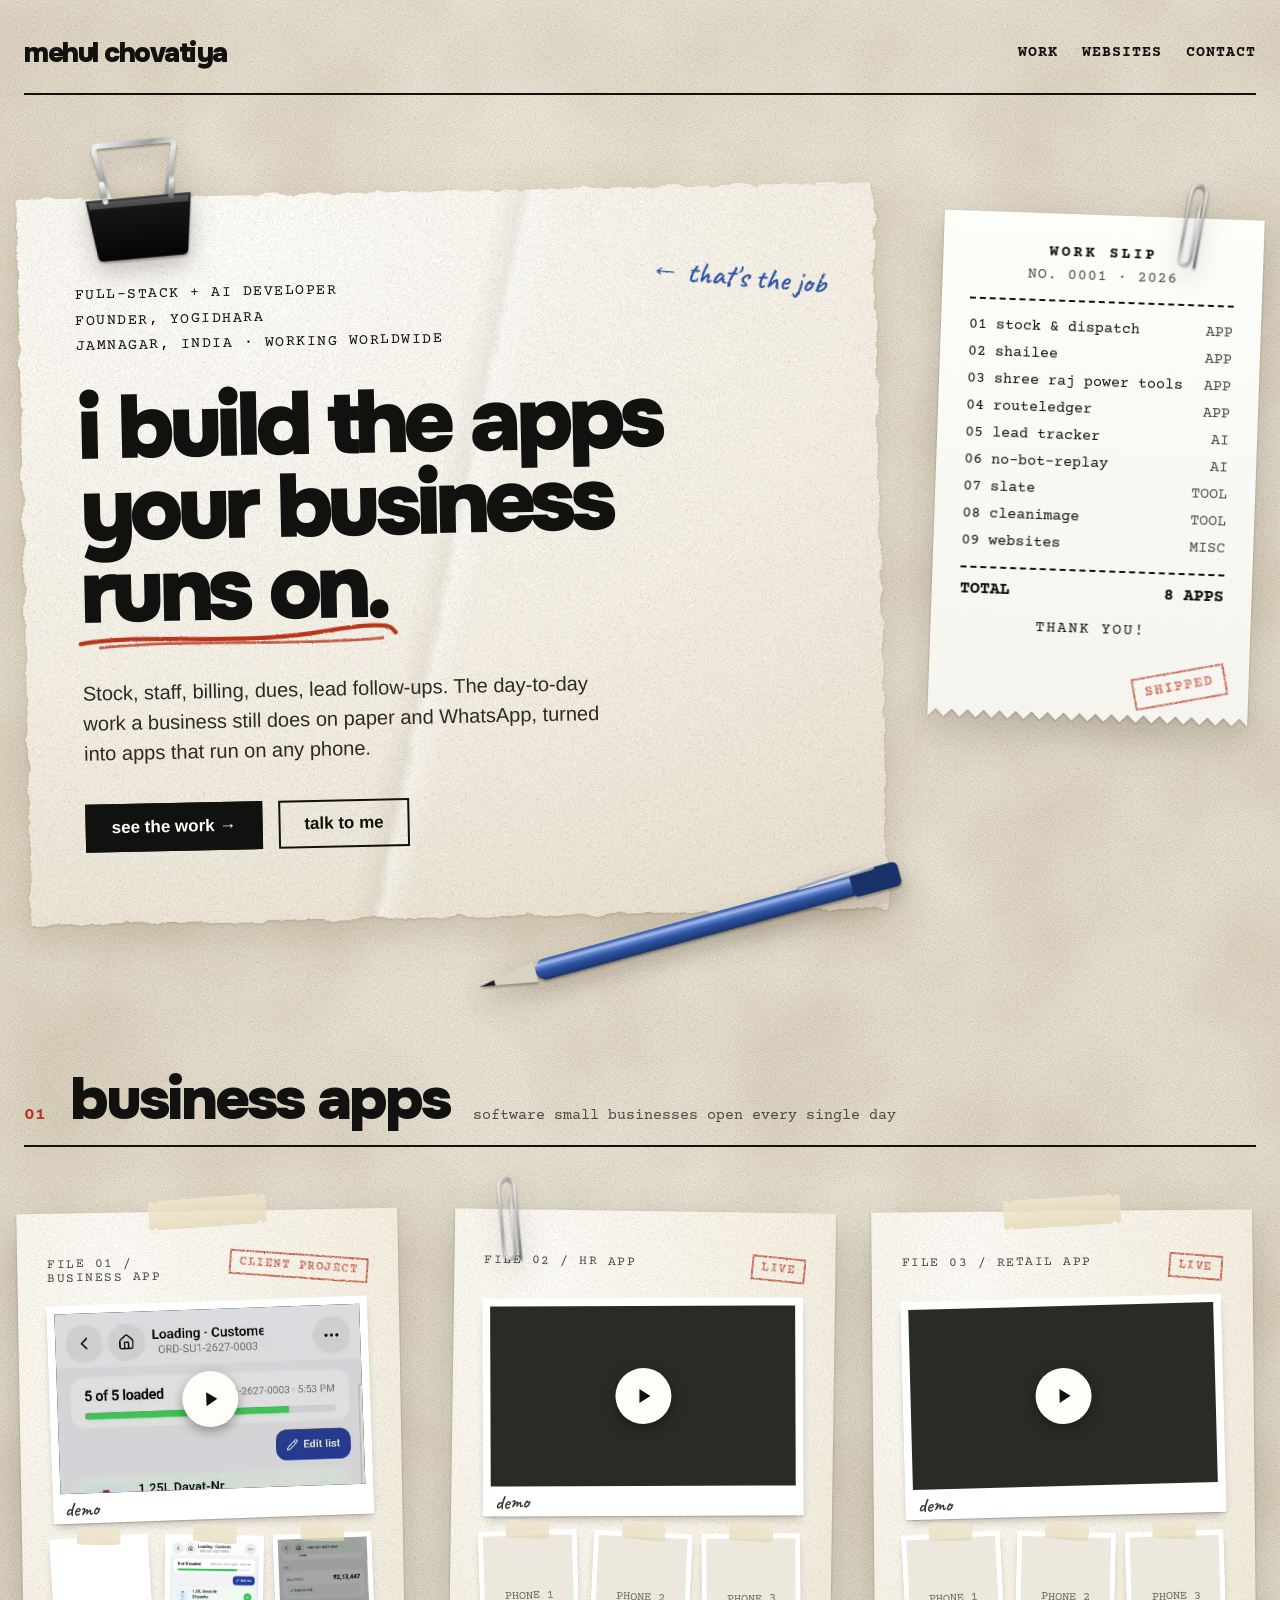
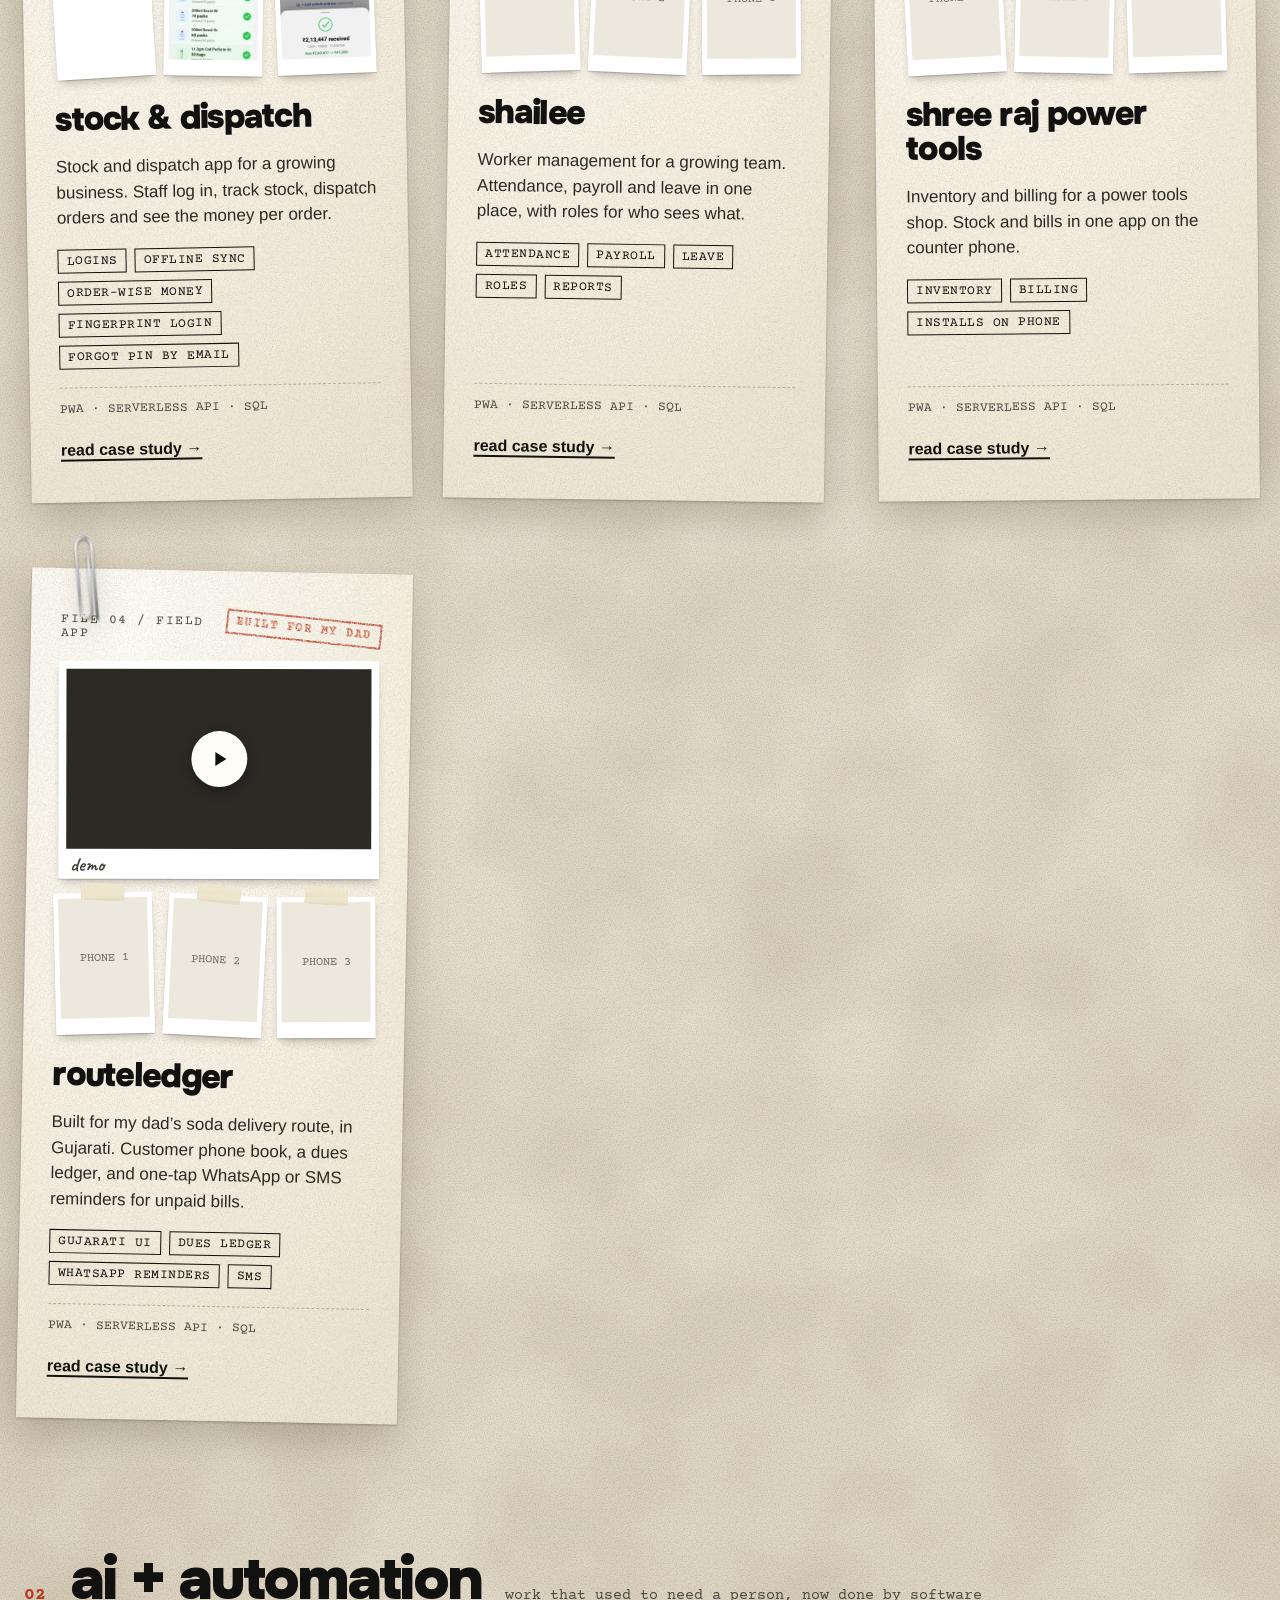
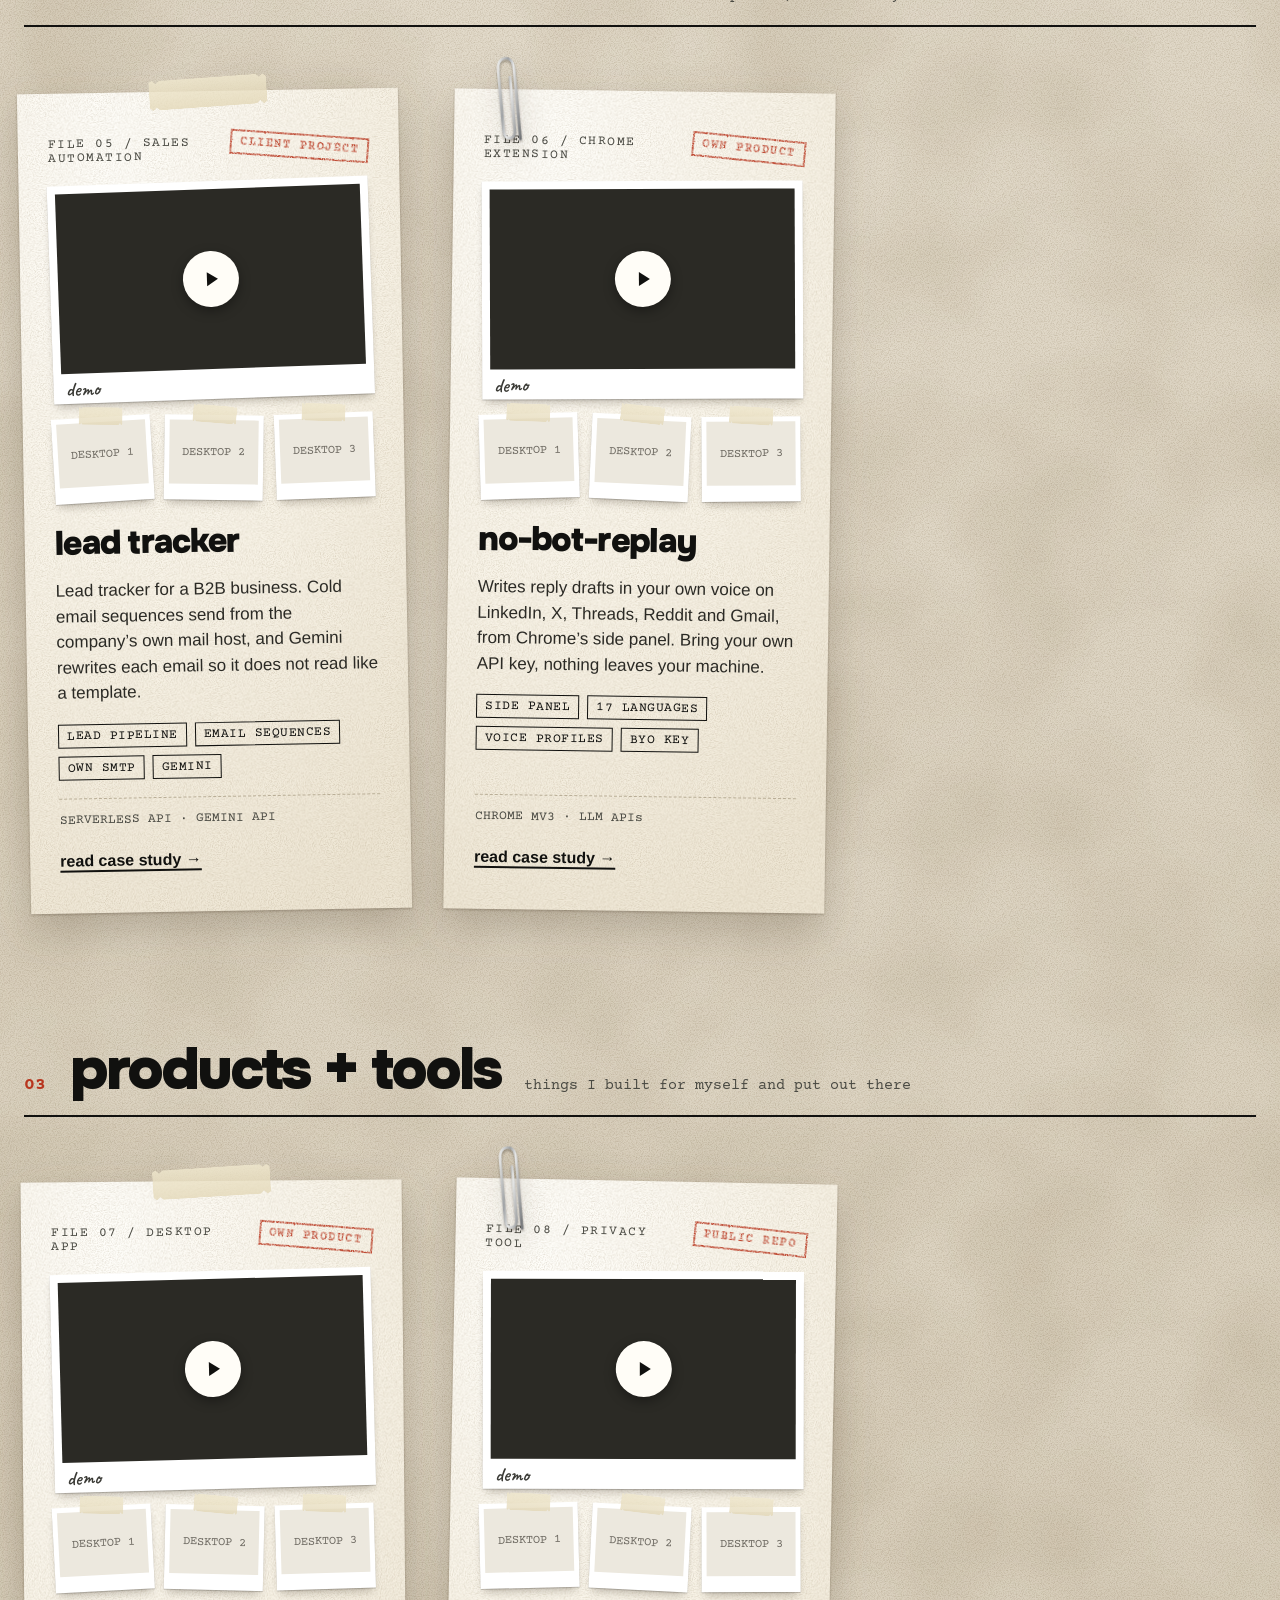
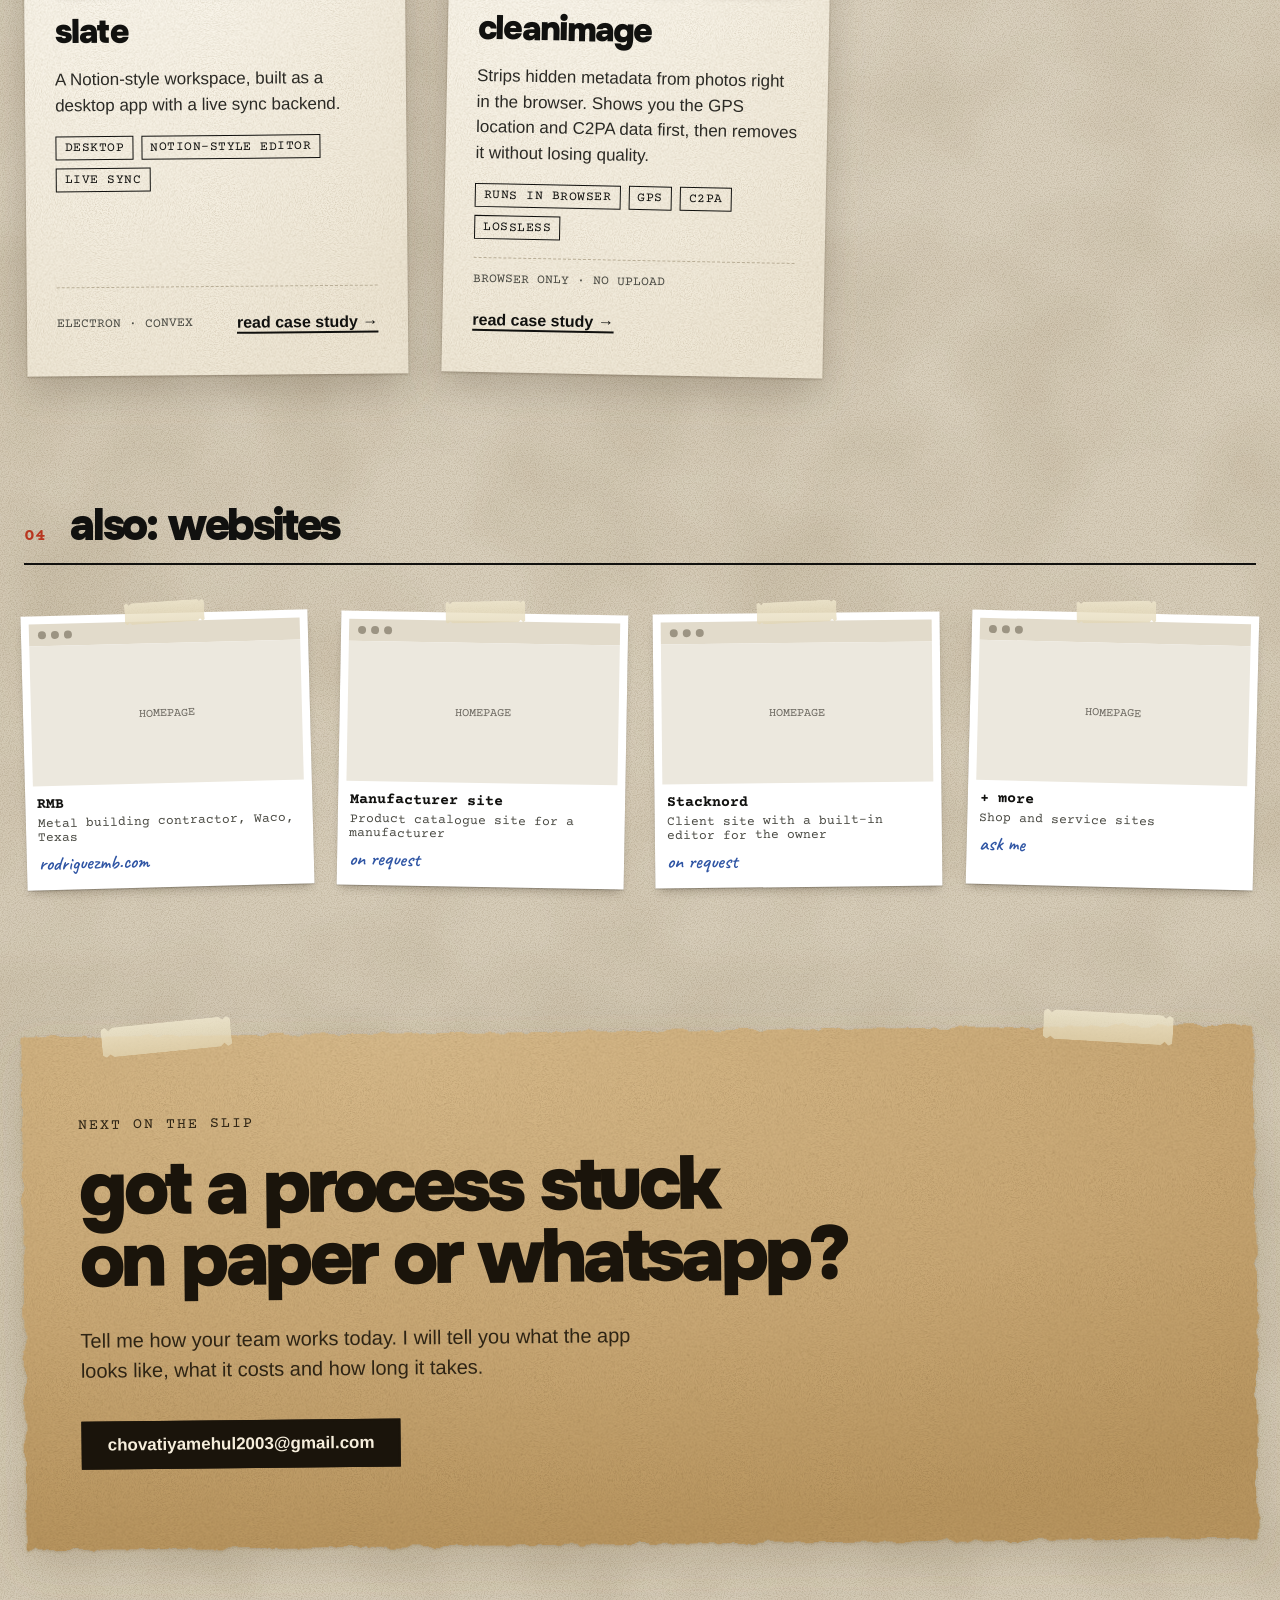
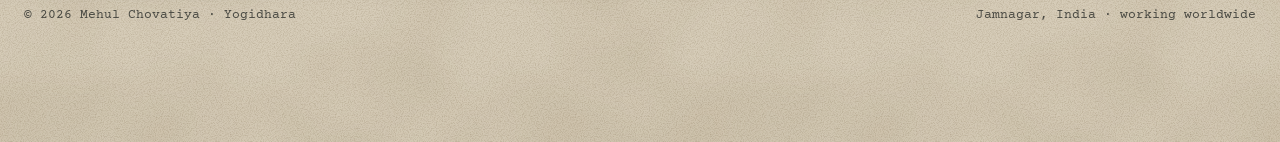
==== commit 900ff49b: "feat(case-study): phone frame demo and more screens Co-Authored-By: Claude Opus 5.5 <noreply@anthrop" ====
--- a/index.html
+++ b/index.html
@@ -1 +1 @@
-<!DOCTYPE html><html lang="en"> <head><meta charset="utf-8"><meta name="viewport" content="width=device-width, initial-scale=1"><title>Mehul Chovatiya · apps for the work your business runs on</title><meta name="description" content="Full-stack and AI developer from Jamnagar, India. Business apps, AI automation and products: stock and dispatch, HR and payroll, billing, sales automation, Chrome extensions."><meta property="og:type" content="website"><meta property="og:title" content="Mehul Chovatiya · apps for the work your business runs on"><meta property="og:description" content="Full-stack and AI developer from Jamnagar, India. Business apps, AI automation and products: stock and dispatch, HR and payroll, billing, sales automation, Chrome extensions."><meta name="theme-color" content="#E2DACB"><link rel="icon" href="/favicon.svg" type="image/svg+xml"><script type="application/ld+json">{"@context":"https://schema.org","@type":"Person","name":"Mehul Chovatiya","jobTitle":"Full-stack and AI developer","email":"mailto:chovatiyamehul2003@gmail.com","worksFor":{"@type":"Organization","name":"Yogidhara","url":"https://yogidhara.com"},"address":{"@type":"PostalAddress","addressLocality":"Jamnagar","addressRegion":"Gujarat","addressCountry":"IN"},"sameAs":["https://github.com/Mehul773","https://www.linkedin.com/in/mehul-chovatiya-15a0521ba"]}</script><link rel="stylesheet" href="/_astro/index.Dj3c4ag9.css"></head> <body> <a class="skip" href="#main">Skip to content</a> <!-- Paper effects: filters + gradients used across the page. Drawn in code, no photos. --> <svg aria-hidden="true" width="0" height="0" style="position:absolute"> <defs> <filter id="torn" x="-4%" y="-4%" width="108%" height="108%"> <feTurbulence type="fractalNoise" baseFrequency="0.045" numOctaves="4" seed="7" result="n"></feTurbulence> <feDisplacementMap in="SourceGraphic" in2="n" scale="9" xChannelSelector="R" yChannelSelector="G"></feDisplacementMap> </filter> <filter id="ink" x="-5%" y="-20%" width="110%" height="140%"> <feTurbulence type="fractalNoise" baseFrequency="0.7" numOctaves="2" result="t"></feTurbulence> <feDisplacementMap in="SourceGraphic" in2="t" scale="2.2" xChannelSelector="R" yChannelSelector="G"></feDisplacementMap> </filter> <filter id="stamp" x="-10%" y="-20%" width="120%" height="140%"> <feTurbulence type="fractalNoise" baseFrequency="0.9" numOctaves="2" seed="3" result="noise"></feTurbulence> <feColorMatrix in="noise" type="matrix" values="0 0 0 0 0  0 0 0 0 0  0 0 0 0 0  0 0 0 -2.4 1.9" result="holes"></feColorMatrix> <feComposite in="SourceGraphic" in2="holes" operator="in" result="speckled"></feComposite> <feTurbulence type="fractalNoise" baseFrequency="0.5" numOctaves="2" result="t2"></feTurbulence> <feDisplacementMap in="speckled" in2="t2" scale="2" xChannelSelector="R" yChannelSelector="G"></feDisplacementMap> </filter> <linearGradient id="metal" x1="0" y1="0" x2="1" y2="1"> <stop offset="0" stop-color="#F4F4F2"></stop><stop offset=".35" stop-color="#9DA0A3"></stop><stop offset=".55" stop-color="#E9EAEA"></stop><stop offset="1" stop-color="#6D7074"></stop> </linearGradient> <linearGradient id="clipbody" x1="0" y1="0" x2="0" y2="1"> <stop offset="0" stop-color="#3A3A3A"></stop><stop offset=".18" stop-color="#151515"></stop><stop offset="1" stop-color="#050505"></stop> </linearGradient> <linearGradient id="barrel" x1="0" y1="0" x2="0" y2="1"> <stop offset="0" stop-color="#3B5FB0"></stop><stop offset=".3" stop-color="#6F8FD6"></stop><stop offset=".55" stop-color="#2F55A4"></stop><stop offset="1" stop-color="#1A326A"></stop> </linearGradient> </defs> </svg> <div class="wrap"> <header class="site-head"> <a class="logo" href="/">mehul chovatiya</a> <nav class="site-nav" aria-label="Main"> <a href="/#apps">WORK</a> <a href="/#websites">WEBSITES</a> <a href="/#contact">CONTACT</a> </nav> </header> <main id="main">  <section class="hero" id="top"> <div class="sheet sheet--napkin sheet--torn hero-sheet tilt" style="--tilt:-1.2deg"> <svg aria-hidden="true" class="prop" viewBox="0 0 120 112" width="132" style="top:-58px;left:56px;transform:rotate(-4deg)"><path d="M34 54 L24 10 Q22 3 29 3 L91 3 Q98 3 96 10 L86 54" fill="none" stroke="url(#metal)" stroke-width="5" stroke-linecap="round"></path><path d="M12 52 L108 52 L101 104 Q100 108 96 108 L24 108 Q20 108 19 104 Z" fill="url(#clipbody)"></path><path d="M14 54 L106 54 L105 60 L15 60 Z" fill="#FFFFFF" opacity=".18"></path><path d="M30 54 L28 38 M90 54 L92 38" stroke="url(#metal)" stroke-width="5" stroke-linecap="round"></path></svg> <p class="hero-eyebrow">FULL-STACK + AI DEVELOPER<br>FOUNDER, YOGIDHARA<br>JAMNAGAR, INDIA · WORKING WORLDWIDE</p> <h1>i build the apps<br>your business<br><span class="underline">runs on.<svg aria-hidden="true" class="ink" viewBox="0 0 400 30" preserveAspectRatio="none"><path d="M6 20 C 80 8, 200 26, 300 12 S 390 10, 396 14" fill="none" stroke="#B8361F" stroke-width="5" stroke-linecap="round"></path><path d="M30 25 C 140 16, 260 28, 380 20" fill="none" stroke="#B8361F" stroke-width="3" stroke-linecap="round" opacity=".8"></path></svg></span></h1> <p class="hero-lede">Stock, staff, billing, dues, lead follow-ups. The day-to-day work a business still does on paper and WhatsApp, turned into apps that run on any phone.</p> <p class="hero-note hand ink" aria-hidden="true">← that's the job</p> <div class="btn-row"> <a class="btn btn--solid" href="#apps">see the work →</a> <a class="btn" href="#contact">talk to me</a> </div> <svg aria-hidden="true" class="prop prop--pen" viewBox="0 0 520 40" width="460" style="right:-40px;bottom:-34px;transform:rotate(-14deg)"><rect x="70" y="8" width="380" height="24" rx="12" fill="url(#barrel)"></rect><rect x="70" y="11" width="380" height="4" rx="2" fill="#FFFFFF" opacity=".35"></rect><path d="M70 8 L22 17 Q8 20 22 23 L70 32 Z" fill="#D9D3C4"></path><path d="M22 17 L4 20 L22 23 Z" fill="#1A1A1A"></path><rect x="440" y="6" width="56" height="28" rx="6" fill="#1A326A"></rect><rect x="380" y="3" width="90" height="6" rx="3" fill="url(#metal)"></rect></svg> </div> <div class="receipt-wrap tilt" style="--tilt:2deg"> <svg aria-hidden="true" class="prop" viewBox="0 0 40 120" width="32" style="top:-38px;right:54px;transform:rotate(8deg)"><path d="M28 108 L28 22 Q28 6 18 6 Q8 6 8 22 L8 96 Q8 106 15 106 Q22 106 22 96 L22 30" fill="none" stroke="url(#metal)" stroke-width="3.2" stroke-linecap="round"></path></svg> <aside class="receipt" aria-labelledby="slip-title"> <h2 id="slip-title">WORK SLIP</h2> <p style="margin:6px 0 16px;text-align:center;letter-spacing:1px;color:var(--muted)">NO. 0001 · 2026</p> <ul class="receipt-lines"> <li><a href="/work/stock-dispatch/"><span>01 stock &amp; dispatch</span><span>APP</span></a></li><li><a href="/work/shailee/"><span>02 shailee</span><span>APP</span></a></li><li><a href="/work/shree-raj-power-tools/"><span>03 shree raj power tools</span><span>APP</span></a></li><li><a href="/work/routeledger/"><span>04 routeledger</span><span>APP</span></a></li><li><a href="/work/lead-tracker/"><span>05 lead tracker</span><span>AI</span></a></li><li><a href="/work/no-bot-replay/"><span>06 no-bot-replay</span><span>AI</span></a></li><li><a href="/work/slate/"><span>07 slate</span><span>TOOL</span></a></li><li><a href="/work/cleanimage/"><span>08 cleanimage</span><span>TOOL</span></a></li> <li><a href="#websites"><span>09 websites</span><span>MISC</span></a></li> </ul> <p style="display:flex;justify-content:space-between;margin:12px 0 0;font-weight:700;font-size:17px"><span>TOTAL</span><span>8 APPS</span></p> <p style="margin:18px 0 0;text-align:center;letter-spacing:2px">THANK YOU!</p> <span class="stamp" aria-hidden="true" style="position:absolute;right:22px;bottom:22px;font-size:14px;letter-spacing:2px;padding:6px 10px;transform:rotate(-12deg)">SHIPPED</span> </aside> </div> </section> <section class="shelf" id="apps" aria-labelledby="apps-title"> <div class="shelf-head"> <span class="no">01</span> <h2 id="apps-title">business apps</h2> <p>software small businesses open every single day</p> </div> <div class="cards"> <article class="sheet card tilt" style="--tilt:-1deg"> <div class="tape" style="top:-14px;left:50%;width:118px;margin-left:-59px;transform:rotate(-3deg)"></div> <div class="card-top"> <span class="card-file">FILE 01 / BUSINESS APP</span> <span class="stamp">CLIENT PROJECT</span> </div> <div class="photo media-main" aria-hidden="true"> <div class="frame"> <img src="/media/stock-dispatch/poster.webp" alt="" loading="lazy" decoding="async"> <span class="play"><svg width="20" height="20" viewBox="0 0 20 20"><path d="M6 3 L17 10 L6 17 Z" fill="#11110F"></path></svg></span> </div> <span class="label hand">30s demo</span> </div> <div class="media-shots" aria-hidden="true"> <div class="photo tilt" style="--tilt:-2.5deg"> <div class="tape" style="top:-10px;left:50%;width:44px;height:18px;margin-left:-22px;transform:rotate(4deg)"></div> <img src="/media/stock-dispatch/stock.webp" alt="" loading="lazy" decoding="async" style="height:120px"> </div><div class="photo tilt" style="--tilt:1.8deg"> <div class="tape" style="top:-10px;left:50%;width:44px;height:18px;margin-left:-22px;transform:rotate(4deg)"></div> <img src="/media/stock-dispatch/orders.webp" alt="" loading="lazy" decoding="async" style="height:120px"> </div><div class="photo tilt" style="--tilt:-1.2deg"> <div class="tape" style="top:-10px;left:50%;width:44px;height:18px;margin-left:-22px;transform:rotate(4deg)"></div> <img src="/media/stock-dispatch/customer.webp" alt="" loading="lazy" decoding="async" style="height:120px"> </div> </div> <h3><a href="/work/stock-dispatch/">stock &amp; dispatch</a></h3> <p class="card-what">Stock and dispatch app for a growing business. Staff log in, track stock, dispatch orders and see the money per order.</p> <ul class="tags" aria-label="Features"> <li>LOGINS</li><li>OFFLINE SYNC</li><li>ORDER-WISE MONEY</li><li>FINGERPRINT LOGIN</li><li>FORGOT PIN BY EMAIL</li> </ul> <div class="card-foot"> <span class="stack">PWA · SERVERLESS API · SQL</span> <span class="more" aria-hidden="true">read case study →</span> </div> </article><article class="sheet card tilt" style="--tilt:0.8deg"> <svg aria-hidden="true" class="prop" viewBox="0 0 40 120" width="32" style="top:-36px;left:40px;transform:rotate(-6deg)"><path d="M28 108 L28 22 Q28 6 18 6 Q8 6 8 22 L8 96 Q8 106 15 106 Q22 106 22 96 L22 30" fill="none" stroke="url(#metal)" stroke-width="3.2" stroke-linecap="round"></path></svg> <div class="card-top"> <span class="card-file">FILE 02 / HR APP</span> <span class="stamp">LIVE</span> </div> <div class="photo media-main" aria-hidden="true"> <div class="frame">  <span class="play"><svg width="20" height="20" viewBox="0 0 20 20"><path d="M6 3 L17 10 L6 17 Z" fill="#11110F"></path></svg></span> </div> <span class="label hand">30s demo</span> </div> <div class="media-shots" aria-hidden="true"> <div class="photo tilt" style="--tilt:-2.5deg"> <div class="tape" style="top:-10px;left:50%;width:44px;height:18px;margin-left:-22px;transform:rotate(4deg)"></div> <div class="placeholder" style="height:120px">PHONE 1</div> </div><div class="photo tilt" style="--tilt:1.8deg"> <div class="tape" style="top:-10px;left:50%;width:44px;height:18px;margin-left:-22px;transform:rotate(4deg)"></div> <div class="placeholder" style="height:120px">PHONE 2</div> </div><div class="photo tilt" style="--tilt:-1.2deg"> <div class="tape" style="top:-10px;left:50%;width:44px;height:18px;margin-left:-22px;transform:rotate(4deg)"></div> <div class="placeholder" style="height:120px">PHONE 3</div> </div> </div> <h3><a href="/work/shailee/">shailee</a></h3> <p class="card-what">Worker management for a growing team. Attendance, payroll and leave in one place, with roles for who sees what.</p> <ul class="tags" aria-label="Features"> <li>ATTENDANCE</li><li>PAYROLL</li><li>LEAVE</li><li>ROLES</li><li>REPORTS</li> </ul> <div class="card-foot"> <span class="stack">PWA · SERVERLESS API · SQL</span> <span class="more" aria-hidden="true">read case study →</span> </div> </article><article class="sheet card tilt" style="--tilt:-0.5deg"> <div class="tape" style="top:-14px;left:50%;width:118px;margin-left:-59px;transform:rotate(-3deg)"></div> <div class="card-top"> <span class="card-file">FILE 03 / RETAIL APP</span> <span class="stamp">LIVE</span> </div> <div class="photo media-main" aria-hidden="true"> <div class="frame">  <span class="play"><svg width="20" height="20" viewBox="0 0 20 20"><path d="M6 3 L17 10 L6 17 Z" fill="#11110F"></path></svg></span> </div> <span class="label hand">30s demo</span> </div> <div class="media-shots" aria-hidden="true"> <div class="photo tilt" style="--tilt:-2.5deg"> <div class="tape" style="top:-10px;left:50%;width:44px;height:18px;margin-left:-22px;transform:rotate(4deg)"></div> <div class="placeholder" style="height:120px">PHONE 1</div> </div><div class="photo tilt" style="--tilt:1.8deg"> <div class="tape" style="top:-10px;left:50%;width:44px;height:18px;margin-left:-22px;transform:rotate(4deg)"></div> <div class="placeholder" style="height:120px">PHONE 2</div> </div><div class="photo tilt" style="--tilt:-1.2deg"> <div class="tape" style="top:-10px;left:50%;width:44px;height:18px;margin-left:-22px;transform:rotate(4deg)"></div> <div class="placeholder" style="height:120px">PHONE 3</div> </div> </div> <h3><a href="/work/shree-raj-power-tools/">shree raj power tools</a></h3> <p class="card-what">Inventory and billing for a power tools shop. Stock and bills in one app on the counter phone.</p> <ul class="tags" aria-label="Features"> <li>INVENTORY</li><li>BILLING</li><li>INSTALLS ON PHONE</li> </ul> <div class="card-foot"> <span class="stack">PWA · SERVERLESS API · SQL</span> <span class="more" aria-hidden="true">read case study →</span> </div> </article><article class="sheet card tilt" style="--tilt:1.1deg"> <svg aria-hidden="true" class="prop" viewBox="0 0 40 120" width="32" style="top:-36px;left:40px;transform:rotate(-6deg)"><path d="M28 108 L28 22 Q28 6 18 6 Q8 6 8 22 L8 96 Q8 106 15 106 Q22 106 22 96 L22 30" fill="none" stroke="url(#metal)" stroke-width="3.2" stroke-linecap="round"></path></svg> <div class="card-top"> <span class="card-file">FILE 04 / FIELD APP</span> <span class="stamp">BUILT FOR MY DAD</span> </div> <div class="photo media-main" aria-hidden="true"> <div class="frame">  <span class="play"><svg width="20" height="20" viewBox="0 0 20 20"><path d="M6 3 L17 10 L6 17 Z" fill="#11110F"></path></svg></span> </div> <span class="label hand">30s demo</span> </div> <div class="media-shots" aria-hidden="true"> <div class="photo tilt" style="--tilt:-2.5deg"> <div class="tape" style="top:-10px;left:50%;width:44px;height:18px;margin-left:-22px;transform:rotate(4deg)"></div> <div class="placeholder" style="height:120px">PHONE 1</div> </div><div class="photo tilt" style="--tilt:1.8deg"> <div class="tape" style="top:-10px;left:50%;width:44px;height:18px;margin-left:-22px;transform:rotate(4deg)"></div> <div class="placeholder" style="height:120px">PHONE 2</div> </div><div class="photo tilt" style="--tilt:-1.2deg"> <div class="tape" style="top:-10px;left:50%;width:44px;height:18px;margin-left:-22px;transform:rotate(4deg)"></div> <div class="placeholder" style="height:120px">PHONE 3</div> </div> </div> <h3><a href="/work/routeledger/">routeledger</a></h3> <p class="card-what">Built for my dad’s soda delivery route, in Gujarati. Customer phone book, a dues ledger, and one-tap WhatsApp or SMS reminders for unpaid bills.</p> <ul class="tags" aria-label="Features"> <li>GUJARATI UI</li><li>DUES LEDGER</li><li>WHATSAPP REMINDERS</li><li>SMS</li> </ul> <div class="card-foot"> <span class="stack">PWA · SERVERLESS API · SQL</span> <span class="more" aria-hidden="true">read case study →</span> </div> </article> </div> </section><section class="shelf" id="ai" aria-labelledby="ai-title"> <div class="shelf-head"> <span class="no">02</span> <h2 id="ai-title">ai + automation</h2> <p>work that used to need a person, now done by software</p> </div> <div class="cards"> <article class="sheet card tilt" style="--tilt:-1deg"> <div class="tape" style="top:-14px;left:50%;width:118px;margin-left:-59px;transform:rotate(-3deg)"></div> <div class="card-top"> <span class="card-file">FILE 05 / SALES AUTOMATION</span> <span class="stamp">CLIENT PROJECT</span> </div> <div class="photo media-main" aria-hidden="true"> <div class="frame">  <span class="play"><svg width="20" height="20" viewBox="0 0 20 20"><path d="M6 3 L17 10 L6 17 Z" fill="#11110F"></path></svg></span> </div> <span class="label hand">30s demo</span> </div> <div class="media-shots" aria-hidden="true"> <div class="photo tilt" style="--tilt:-2.5deg"> <div class="tape" style="top:-10px;left:50%;width:44px;height:18px;margin-left:-22px;transform:rotate(4deg)"></div> <div class="placeholder" style="height:64px">DESKTOP 1</div> </div><div class="photo tilt" style="--tilt:1.8deg"> <div class="tape" style="top:-10px;left:50%;width:44px;height:18px;margin-left:-22px;transform:rotate(4deg)"></div> <div class="placeholder" style="height:64px">DESKTOP 2</div> </div><div class="photo tilt" style="--tilt:-1.2deg"> <div class="tape" style="top:-10px;left:50%;width:44px;height:18px;margin-left:-22px;transform:rotate(4deg)"></div> <div class="placeholder" style="height:64px">DESKTOP 3</div> </div> </div> <h3><a href="/work/lead-tracker/">lead tracker</a></h3> <p class="card-what">Lead tracker for a B2B business. Cold email sequences send from the company’s own mail host, and Gemini rewrites each email so it does not read like a template.</p> <ul class="tags" aria-label="Features"> <li>LEAD PIPELINE</li><li>EMAIL SEQUENCES</li><li>OWN SMTP</li><li>GEMINI</li> </ul> <div class="card-foot"> <span class="stack">SERVERLESS API · GEMINI API</span> <span class="more" aria-hidden="true">read case study →</span> </div> </article><article class="sheet card tilt" style="--tilt:0.8deg"> <svg aria-hidden="true" class="prop" viewBox="0 0 40 120" width="32" style="top:-36px;left:40px;transform:rotate(-6deg)"><path d="M28 108 L28 22 Q28 6 18 6 Q8 6 8 22 L8 96 Q8 106 15 106 Q22 106 22 96 L22 30" fill="none" stroke="url(#metal)" stroke-width="3.2" stroke-linecap="round"></path></svg> <div class="card-top"> <span class="card-file">FILE 06 / CHROME EXTENSION</span> <span class="stamp">OWN PRODUCT</span> </div> <div class="photo media-main" aria-hidden="true"> <div class="frame">  <span class="play"><svg width="20" height="20" viewBox="0 0 20 20"><path d="M6 3 L17 10 L6 17 Z" fill="#11110F"></path></svg></span> </div> <span class="label hand">30s demo</span> </div> <div class="media-shots" aria-hidden="true"> <div class="photo tilt" style="--tilt:-2.5deg"> <div class="tape" style="top:-10px;left:50%;width:44px;height:18px;margin-left:-22px;transform:rotate(4deg)"></div> <div class="placeholder" style="height:64px">DESKTOP 1</div> </div><div class="photo tilt" style="--tilt:1.8deg"> <div class="tape" style="top:-10px;left:50%;width:44px;height:18px;margin-left:-22px;transform:rotate(4deg)"></div> <div class="placeholder" style="height:64px">DESKTOP 2</div> </div><div class="photo tilt" style="--tilt:-1.2deg"> <div class="tape" style="top:-10px;left:50%;width:44px;height:18px;margin-left:-22px;transform:rotate(4deg)"></div> <div class="placeholder" style="height:64px">DESKTOP 3</div> </div> </div> <h3><a href="/work/no-bot-replay/">no-bot-replay</a></h3> <p class="card-what">Writes reply drafts in your own voice on LinkedIn, X, Threads, Reddit and Gmail, from Chrome’s side panel. Bring your own API key, nothing leaves your machine.</p> <ul class="tags" aria-label="Features"> <li>SIDE PANEL</li><li>17 LANGUAGES</li><li>VOICE PROFILES</li><li>BYO KEY</li> </ul> <div class="card-foot"> <span class="stack">CHROME MV3 · LLM APIs</span> <span class="more" aria-hidden="true">read case study →</span> </div> </article> </div> </section><section class="shelf" id="products" aria-labelledby="products-title"> <div class="shelf-head"> <span class="no">03</span> <h2 id="products-title">products + tools</h2> <p>things I built for myself and put out there</p> </div> <div class="cards"> <article class="sheet card tilt" style="--tilt:-0.5deg"> <div class="tape" style="top:-14px;left:50%;width:118px;margin-left:-59px;transform:rotate(-3deg)"></div> <div class="card-top"> <span class="card-file">FILE 07 / DESKTOP APP</span> <span class="stamp">OWN PRODUCT</span> </div> <div class="photo media-main" aria-hidden="true"> <div class="frame">  <span class="play"><svg width="20" height="20" viewBox="0 0 20 20"><path d="M6 3 L17 10 L6 17 Z" fill="#11110F"></path></svg></span> </div> <span class="label hand">30s demo</span> </div> <div class="media-shots" aria-hidden="true"> <div class="photo tilt" style="--tilt:-2.5deg"> <div class="tape" style="top:-10px;left:50%;width:44px;height:18px;margin-left:-22px;transform:rotate(4deg)"></div> <div class="placeholder" style="height:64px">DESKTOP 1</div> </div><div class="photo tilt" style="--tilt:1.8deg"> <div class="tape" style="top:-10px;left:50%;width:44px;height:18px;margin-left:-22px;transform:rotate(4deg)"></div> <div class="placeholder" style="height:64px">DESKTOP 2</div> </div><div class="photo tilt" style="--tilt:-1.2deg"> <div class="tape" style="top:-10px;left:50%;width:44px;height:18px;margin-left:-22px;transform:rotate(4deg)"></div> <div class="placeholder" style="height:64px">DESKTOP 3</div> </div> </div> <h3><a href="/work/slate/">slate</a></h3> <p class="card-what">A Notion-style workspace, built as a desktop app with a live sync backend.</p> <ul class="tags" aria-label="Features"> <li>DESKTOP</li><li>NOTION-STYLE EDITOR</li><li>LIVE SYNC</li> </ul> <div class="card-foot"> <span class="stack">ELECTRON · CONVEX</span> <span class="more" aria-hidden="true">read case study →</span> </div> </article><article class="sheet card tilt" style="--tilt:1.1deg"> <svg aria-hidden="true" class="prop" viewBox="0 0 40 120" width="32" style="top:-36px;left:40px;transform:rotate(-6deg)"><path d="M28 108 L28 22 Q28 6 18 6 Q8 6 8 22 L8 96 Q8 106 15 106 Q22 106 22 96 L22 30" fill="none" stroke="url(#metal)" stroke-width="3.2" stroke-linecap="round"></path></svg> <div class="card-top"> <span class="card-file">FILE 08 / PRIVACY TOOL</span> <span class="stamp">PUBLIC REPO</span> </div> <div class="photo media-main" aria-hidden="true"> <div class="frame">  <span class="play"><svg width="20" height="20" viewBox="0 0 20 20"><path d="M6 3 L17 10 L6 17 Z" fill="#11110F"></path></svg></span> </div> <span class="label hand">30s demo</span> </div> <div class="media-shots" aria-hidden="true"> <div class="photo tilt" style="--tilt:-2.5deg"> <div class="tape" style="top:-10px;left:50%;width:44px;height:18px;margin-left:-22px;transform:rotate(4deg)"></div> <div class="placeholder" style="height:64px">DESKTOP 1</div> </div><div class="photo tilt" style="--tilt:1.8deg"> <div class="tape" style="top:-10px;left:50%;width:44px;height:18px;margin-left:-22px;transform:rotate(4deg)"></div> <div class="placeholder" style="height:64px">DESKTOP 2</div> </div><div class="photo tilt" style="--tilt:-1.2deg"> <div class="tape" style="top:-10px;left:50%;width:44px;height:18px;margin-left:-22px;transform:rotate(4deg)"></div> <div class="placeholder" style="height:64px">DESKTOP 3</div> </div> </div> <h3><a href="/work/cleanimage/">cleanimage</a></h3> <p class="card-what">Strips hidden metadata from photos right in the browser. Shows you the GPS location and C2PA data first, then removes it without losing quality.</p> <ul class="tags" aria-label="Features"> <li>RUNS IN BROWSER</li><li>GPS</li><li>C2PA</li><li>LOSSLESS</li> </ul> <div class="card-foot"> <span class="stack">BROWSER ONLY · NO UPLOAD</span> <span class="more" aria-hidden="true">read case study →</span> </div> </article> </div> </section><section class="shelf" id="websites" aria-labelledby="websites-title"> <div class="shelf-head" style="margin-bottom:48px"> <span class="no">04</span> <h2 id="websites-title" style="font-size:clamp(30px,4vw,44px)">also: websites</h2> </div> <div class="sites"> <a class="photo site-card tilt" style="--tilt:-1.5deg" href="https://rodriguezmb.com" target="_blank" rel="noopener"> <span class="tape" style="top:-12px;left:50%;width:80px;height:22px;margin-left:-40px;transform:rotate(-2deg)"></span> <span class="bar" aria-hidden="true"><span></span><span></span><span></span></span> <span class="placeholder" style="height:140px" aria-hidden="true">HOMEPAGE</span> <p class="mono" style="font-weight:700;font-size:15px;margin-top:10px">RMB</p> <p class="mono" style="font-size:13px;color:var(--muted)">Metal building contractor, Waco, Texas</p> <p class="hand" style="font-size:20px;color:var(--pen);margin-top:6px">rodriguezmb.com</p> </a><a class="photo site-card tilt" style="--tilt:1deg" href="#contact"> <span class="tape" style="top:-12px;left:50%;width:80px;height:22px;margin-left:-40px;transform:rotate(-2deg)"></span> <span class="bar" aria-hidden="true"><span></span><span></span><span></span></span> <span class="placeholder" style="height:140px" aria-hidden="true">HOMEPAGE</span> <p class="mono" style="font-weight:700;font-size:15px;margin-top:10px">Manufacturer site</p> <p class="mono" style="font-size:13px;color:var(--muted)">Product catalogue site for a manufacturer</p> <p class="hand" style="font-size:20px;color:var(--pen);margin-top:6px">on request</p> </a><a class="photo site-card tilt" style="--tilt:-0.6deg" href="#contact"> <span class="tape" style="top:-12px;left:50%;width:80px;height:22px;margin-left:-40px;transform:rotate(-2deg)"></span> <span class="bar" aria-hidden="true"><span></span><span></span><span></span></span> <span class="placeholder" style="height:140px" aria-hidden="true">HOMEPAGE</span> <p class="mono" style="font-weight:700;font-size:15px;margin-top:10px">Stacknord</p> <p class="mono" style="font-size:13px;color:var(--muted)">Client site with a built-in editor for the owner</p> <p class="hand" style="font-size:20px;color:var(--pen);margin-top:6px">on request</p> </a><a class="photo site-card tilt" style="--tilt:1.4deg" href="#contact"> <span class="tape" style="top:-12px;left:50%;width:80px;height:22px;margin-left:-40px;transform:rotate(-2deg)"></span> <span class="bar" aria-hidden="true"><span></span><span></span><span></span></span> <span class="placeholder" style="height:140px" aria-hidden="true">HOMEPAGE</span> <p class="mono" style="font-weight:700;font-size:15px;margin-top:10px">+ more</p> <p class="mono" style="font-size:13px;color:var(--muted)">Shop and service sites</p> <p class="hand" style="font-size:20px;color:var(--pen);margin-top:6px">ask me</p> </a> </div> </section> <section class="sheet sheet--kraft sheet--torn contact tilt" id="contact" style="--tilt:-0.6deg" aria-labelledby="contact-title"> <span class="tape" style="top:-14px;left:80px;width:130px;transform:rotate(-5deg)"></span> <span class="tape" style="top:-14px;right:80px;width:130px;transform:rotate(4deg)"></span> <p class="mono" style="margin:0 0 20px;font-size:15px;letter-spacing:2px">NEXT ON THE SLIP</p> <h2 id="contact-title">got a process stuck<br>on paper or whatsapp?</h2> <p style="margin:28px 0 0;font-size:20px;max-width:560px;line-height:1.5">Tell me how your team works today. I will tell you what the app looks like, what it costs and how long it takes.</p> <div class="btn-row"> <a class="btn btn--solid" href="mailto:chovatiyamehul2003@gmail.com">chovatiyamehul2003@gmail.com</a>  </div> </section>  </main> <footer class="site-foot"> <span>© 2026 Mehul Chovatiya · Yogidhara</span> <span>Jamnagar, India · working worldwide</span> </footer> </div> </body></html>+<!DOCTYPE html><html lang="en"> <head><meta charset="utf-8"><meta name="viewport" content="width=device-width, initial-scale=1"><title>Mehul Chovatiya · apps for the work your business runs on</title><meta name="description" content="Full-stack and AI developer from Jamnagar, India. Business apps, AI automation and products: stock and dispatch, HR and payroll, billing, sales automation, Chrome extensions."><meta property="og:type" content="website"><meta property="og:title" content="Mehul Chovatiya · apps for the work your business runs on"><meta property="og:description" content="Full-stack and AI developer from Jamnagar, India. Business apps, AI automation and products: stock and dispatch, HR and payroll, billing, sales automation, Chrome extensions."><meta name="theme-color" content="#E2DACB"><link rel="icon" href="/favicon.svg" type="image/svg+xml"><script type="application/ld+json">{"@context":"https://schema.org","@type":"Person","name":"Mehul Chovatiya","jobTitle":"Full-stack and AI developer","email":"mailto:chovatiyamehul2003@gmail.com","worksFor":{"@type":"Organization","name":"Yogidhara","url":"https://yogidhara.com"},"address":{"@type":"PostalAddress","addressLocality":"Jamnagar","addressRegion":"Gujarat","addressCountry":"IN"},"sameAs":["https://github.com/Mehul773","https://www.linkedin.com/in/mehul-chovatiya-15a0521ba"]}</script><link rel="stylesheet" href="/_astro/index.DuD97npu.css"></head> <body> <a class="skip" href="#main">Skip to content</a> <!-- Paper effects: filters + gradients used across the page. Drawn in code, no photos. --> <svg aria-hidden="true" width="0" height="0" style="position:absolute"> <defs> <filter id="torn" x="-4%" y="-4%" width="108%" height="108%"> <feTurbulence type="fractalNoise" baseFrequency="0.045" numOctaves="4" seed="7" result="n"></feTurbulence> <feDisplacementMap in="SourceGraphic" in2="n" scale="9" xChannelSelector="R" yChannelSelector="G"></feDisplacementMap> </filter> <filter id="ink" x="-5%" y="-20%" width="110%" height="140%"> <feTurbulence type="fractalNoise" baseFrequency="0.7" numOctaves="2" result="t"></feTurbulence> <feDisplacementMap in="SourceGraphic" in2="t" scale="2.2" xChannelSelector="R" yChannelSelector="G"></feDisplacementMap> </filter> <filter id="stamp" x="-10%" y="-20%" width="120%" height="140%"> <feTurbulence type="fractalNoise" baseFrequency="0.9" numOctaves="2" seed="3" result="noise"></feTurbulence> <feColorMatrix in="noise" type="matrix" values="0 0 0 0 0  0 0 0 0 0  0 0 0 0 0  0 0 0 -2.4 1.9" result="holes"></feColorMatrix> <feComposite in="SourceGraphic" in2="holes" operator="in" result="speckled"></feComposite> <feTurbulence type="fractalNoise" baseFrequency="0.5" numOctaves="2" result="t2"></feTurbulence> <feDisplacementMap in="speckled" in2="t2" scale="2" xChannelSelector="R" yChannelSelector="G"></feDisplacementMap> </filter> <linearGradient id="metal" x1="0" y1="0" x2="1" y2="1"> <stop offset="0" stop-color="#F4F4F2"></stop><stop offset=".35" stop-color="#9DA0A3"></stop><stop offset=".55" stop-color="#E9EAEA"></stop><stop offset="1" stop-color="#6D7074"></stop> </linearGradient> <linearGradient id="clipbody" x1="0" y1="0" x2="0" y2="1"> <stop offset="0" stop-color="#3A3A3A"></stop><stop offset=".18" stop-color="#151515"></stop><stop offset="1" stop-color="#050505"></stop> </linearGradient> <linearGradient id="barrel" x1="0" y1="0" x2="0" y2="1"> <stop offset="0" stop-color="#3B5FB0"></stop><stop offset=".3" stop-color="#6F8FD6"></stop><stop offset=".55" stop-color="#2F55A4"></stop><stop offset="1" stop-color="#1A326A"></stop> </linearGradient> </defs> </svg> <div class="wrap"> <header class="site-head"> <a class="logo" href="/">mehul chovatiya</a> <nav class="site-nav" aria-label="Main"> <a href="/#apps">WORK</a> <a href="/#websites">WEBSITES</a> <a href="/#contact">CONTACT</a> </nav> </header> <main id="main">  <section class="hero" id="top"> <div class="sheet sheet--napkin sheet--torn hero-sheet tilt" style="--tilt:-1.2deg"> <svg aria-hidden="true" class="prop" viewBox="0 0 120 112" width="132" style="top:-58px;left:56px;transform:rotate(-4deg)"><path d="M34 54 L24 10 Q22 3 29 3 L91 3 Q98 3 96 10 L86 54" fill="none" stroke="url(#metal)" stroke-width="5" stroke-linecap="round"></path><path d="M12 52 L108 52 L101 104 Q100 108 96 108 L24 108 Q20 108 19 104 Z" fill="url(#clipbody)"></path><path d="M14 54 L106 54 L105 60 L15 60 Z" fill="#FFFFFF" opacity=".18"></path><path d="M30 54 L28 38 M90 54 L92 38" stroke="url(#metal)" stroke-width="5" stroke-linecap="round"></path></svg> <p class="hero-eyebrow">FULL-STACK + AI DEVELOPER<br>FOUNDER, YOGIDHARA<br>JAMNAGAR, INDIA · WORKING WORLDWIDE</p> <h1>i build the apps<br>your business<br><span class="underline">runs on.<svg aria-hidden="true" class="ink" viewBox="0 0 400 30" preserveAspectRatio="none"><path d="M6 20 C 80 8, 200 26, 300 12 S 390 10, 396 14" fill="none" stroke="#B8361F" stroke-width="5" stroke-linecap="round"></path><path d="M30 25 C 140 16, 260 28, 380 20" fill="none" stroke="#B8361F" stroke-width="3" stroke-linecap="round" opacity=".8"></path></svg></span></h1> <p class="hero-lede">Stock, staff, billing, dues, lead follow-ups. The day-to-day work a business still does on paper and WhatsApp, turned into apps that run on any phone.</p> <p class="hero-note hand ink" aria-hidden="true">← that's the job</p> <div class="btn-row"> <a class="btn btn--solid" href="#apps">see the work →</a> <a class="btn" href="#contact">talk to me</a> </div> <svg aria-hidden="true" class="prop prop--pen" viewBox="0 0 520 40" width="460" style="right:-40px;bottom:-34px;transform:rotate(-14deg)"><rect x="70" y="8" width="380" height="24" rx="12" fill="url(#barrel)"></rect><rect x="70" y="11" width="380" height="4" rx="2" fill="#FFFFFF" opacity=".35"></rect><path d="M70 8 L22 17 Q8 20 22 23 L70 32 Z" fill="#D9D3C4"></path><path d="M22 17 L4 20 L22 23 Z" fill="#1A1A1A"></path><rect x="440" y="6" width="56" height="28" rx="6" fill="#1A326A"></rect><rect x="380" y="3" width="90" height="6" rx="3" fill="url(#metal)"></rect></svg> </div> <div class="receipt-wrap tilt" style="--tilt:2deg"> <svg aria-hidden="true" class="prop" viewBox="0 0 40 120" width="32" style="top:-38px;right:54px;transform:rotate(8deg)"><path d="M28 108 L28 22 Q28 6 18 6 Q8 6 8 22 L8 96 Q8 106 15 106 Q22 106 22 96 L22 30" fill="none" stroke="url(#metal)" stroke-width="3.2" stroke-linecap="round"></path></svg> <aside class="receipt" aria-labelledby="slip-title"> <h2 id="slip-title">WORK SLIP</h2> <p style="margin:6px 0 16px;text-align:center;letter-spacing:1px;color:var(--muted)">NO. 0001 · 2026</p> <ul class="receipt-lines"> <li><a href="/work/stock-dispatch/"><span>01 stock &amp; dispatch</span><span>APP</span></a></li><li><a href="/work/shailee/"><span>02 shailee</span><span>APP</span></a></li><li><a href="/work/shree-raj-power-tools/"><span>03 shree raj power tools</span><span>APP</span></a></li><li><a href="/work/routeledger/"><span>04 routeledger</span><span>APP</span></a></li><li><a href="/work/lead-tracker/"><span>05 lead tracker</span><span>AI</span></a></li><li><a href="/work/no-bot-replay/"><span>06 no-bot-replay</span><span>AI</span></a></li><li><a href="/work/slate/"><span>07 slate</span><span>TOOL</span></a></li><li><a href="/work/cleanimage/"><span>08 cleanimage</span><span>TOOL</span></a></li> <li><a href="#websites"><span>09 websites</span><span>MISC</span></a></li> </ul> <p style="display:flex;justify-content:space-between;margin:12px 0 0;font-weight:700;font-size:17px"><span>TOTAL</span><span>8 APPS</span></p> <p style="margin:18px 0 0;text-align:center;letter-spacing:2px">THANK YOU!</p> <span class="stamp" aria-hidden="true" style="position:absolute;right:22px;bottom:22px;font-size:14px;letter-spacing:2px;padding:6px 10px;transform:rotate(-12deg)">SHIPPED</span> </aside> </div> </section> <section class="shelf" id="apps" aria-labelledby="apps-title"> <div class="shelf-head"> <span class="no">01</span> <h2 id="apps-title">business apps</h2> <p>software small businesses open every single day</p> </div> <div class="cards"> <article class="sheet card tilt" style="--tilt:-1deg"> <div class="tape" style="top:-14px;left:50%;width:118px;margin-left:-59px;transform:rotate(-3deg)"></div> <div class="card-top"> <span class="card-file">FILE 01 / BUSINESS APP</span> <span class="stamp">CLIENT PROJECT</span> </div> <div class="photo media-main" aria-hidden="true"> <div class="frame"> <img src="/media/stock-dispatch/poster.webp" alt="" loading="lazy" decoding="async"> <span class="play"><svg width="20" height="20" viewBox="0 0 20 20"><path d="M6 3 L17 10 L6 17 Z" fill="#11110F"></path></svg></span> </div> <span class="label hand">demo</span> </div> <div class="media-shots" aria-hidden="true"> <div class="photo tilt" style="--tilt:-2.5deg"> <div class="tape" style="top:-10px;left:50%;width:44px;height:18px;margin-left:-22px;transform:rotate(4deg)"></div> <img src="/media/stock-dispatch/stock.webp" alt="" loading="lazy" decoding="async" style="height:120px"> </div><div class="photo tilt" style="--tilt:1.8deg"> <div class="tape" style="top:-10px;left:50%;width:44px;height:18px;margin-left:-22px;transform:rotate(4deg)"></div> <img src="/media/stock-dispatch/loading.webp" alt="" loading="lazy" decoding="async" style="height:120px"> </div><div class="photo tilt" style="--tilt:-1.2deg"> <div class="tape" style="top:-10px;left:50%;width:44px;height:18px;margin-left:-22px;transform:rotate(4deg)"></div> <img src="/media/stock-dispatch/payment-received.webp" alt="" loading="lazy" decoding="async" style="height:120px"> </div> </div> <h3><a href="/work/stock-dispatch/">stock &amp; dispatch</a></h3> <p class="card-what">Stock and dispatch app for a growing business. Staff log in, track stock, dispatch orders and see the money per order.</p> <ul class="tags" aria-label="Features"> <li>LOGINS</li><li>OFFLINE SYNC</li><li>ORDER-WISE MONEY</li><li>FINGERPRINT LOGIN</li><li>FORGOT PIN BY EMAIL</li> </ul> <div class="card-foot"> <span class="stack">PWA · SERVERLESS API · SQL</span> <span class="more" aria-hidden="true">read case study →</span> </div> </article><article class="sheet card tilt" style="--tilt:0.8deg"> <svg aria-hidden="true" class="prop" viewBox="0 0 40 120" width="32" style="top:-36px;left:40px;transform:rotate(-6deg)"><path d="M28 108 L28 22 Q28 6 18 6 Q8 6 8 22 L8 96 Q8 106 15 106 Q22 106 22 96 L22 30" fill="none" stroke="url(#metal)" stroke-width="3.2" stroke-linecap="round"></path></svg> <div class="card-top"> <span class="card-file">FILE 02 / HR APP</span> <span class="stamp">LIVE</span> </div> <div class="photo media-main" aria-hidden="true"> <div class="frame">  <span class="play"><svg width="20" height="20" viewBox="0 0 20 20"><path d="M6 3 L17 10 L6 17 Z" fill="#11110F"></path></svg></span> </div> <span class="label hand">demo</span> </div> <div class="media-shots" aria-hidden="true"> <div class="photo tilt" style="--tilt:-2.5deg"> <div class="tape" style="top:-10px;left:50%;width:44px;height:18px;margin-left:-22px;transform:rotate(4deg)"></div> <div class="placeholder" style="height:120px">PHONE 1</div> </div><div class="photo tilt" style="--tilt:1.8deg"> <div class="tape" style="top:-10px;left:50%;width:44px;height:18px;margin-left:-22px;transform:rotate(4deg)"></div> <div class="placeholder" style="height:120px">PHONE 2</div> </div><div class="photo tilt" style="--tilt:-1.2deg"> <div class="tape" style="top:-10px;left:50%;width:44px;height:18px;margin-left:-22px;transform:rotate(4deg)"></div> <div class="placeholder" style="height:120px">PHONE 3</div> </div> </div> <h3><a href="/work/shailee/">shailee</a></h3> <p class="card-what">Worker management for a growing team. Attendance, payroll and leave in one place, with roles for who sees what.</p> <ul class="tags" aria-label="Features"> <li>ATTENDANCE</li><li>PAYROLL</li><li>LEAVE</li><li>ROLES</li><li>REPORTS</li> </ul> <div class="card-foot"> <span class="stack">PWA · SERVERLESS API · SQL</span> <span class="more" aria-hidden="true">read case study →</span> </div> </article><article class="sheet card tilt" style="--tilt:-0.5deg"> <div class="tape" style="top:-14px;left:50%;width:118px;margin-left:-59px;transform:rotate(-3deg)"></div> <div class="card-top"> <span class="card-file">FILE 03 / RETAIL APP</span> <span class="stamp">LIVE</span> </div> <div class="photo media-main" aria-hidden="true"> <div class="frame">  <span class="play"><svg width="20" height="20" viewBox="0 0 20 20"><path d="M6 3 L17 10 L6 17 Z" fill="#11110F"></path></svg></span> </div> <span class="label hand">demo</span> </div> <div class="media-shots" aria-hidden="true"> <div class="photo tilt" style="--tilt:-2.5deg"> <div class="tape" style="top:-10px;left:50%;width:44px;height:18px;margin-left:-22px;transform:rotate(4deg)"></div> <div class="placeholder" style="height:120px">PHONE 1</div> </div><div class="photo tilt" style="--tilt:1.8deg"> <div class="tape" style="top:-10px;left:50%;width:44px;height:18px;margin-left:-22px;transform:rotate(4deg)"></div> <div class="placeholder" style="height:120px">PHONE 2</div> </div><div class="photo tilt" style="--tilt:-1.2deg"> <div class="tape" style="top:-10px;left:50%;width:44px;height:18px;margin-left:-22px;transform:rotate(4deg)"></div> <div class="placeholder" style="height:120px">PHONE 3</div> </div> </div> <h3><a href="/work/shree-raj-power-tools/">shree raj power tools</a></h3> <p class="card-what">Inventory and billing for a power tools shop. Stock and bills in one app on the counter phone.</p> <ul class="tags" aria-label="Features"> <li>INVENTORY</li><li>BILLING</li><li>INSTALLS ON PHONE</li> </ul> <div class="card-foot"> <span class="stack">PWA · SERVERLESS API · SQL</span> <span class="more" aria-hidden="true">read case study →</span> </div> </article><article class="sheet card tilt" style="--tilt:1.1deg"> <svg aria-hidden="true" class="prop" viewBox="0 0 40 120" width="32" style="top:-36px;left:40px;transform:rotate(-6deg)"><path d="M28 108 L28 22 Q28 6 18 6 Q8 6 8 22 L8 96 Q8 106 15 106 Q22 106 22 96 L22 30" fill="none" stroke="url(#metal)" stroke-width="3.2" stroke-linecap="round"></path></svg> <div class="card-top"> <span class="card-file">FILE 04 / FIELD APP</span> <span class="stamp">BUILT FOR MY DAD</span> </div> <div class="photo media-main" aria-hidden="true"> <div class="frame">  <span class="play"><svg width="20" height="20" viewBox="0 0 20 20"><path d="M6 3 L17 10 L6 17 Z" fill="#11110F"></path></svg></span> </div> <span class="label hand">demo</span> </div> <div class="media-shots" aria-hidden="true"> <div class="photo tilt" style="--tilt:-2.5deg"> <div class="tape" style="top:-10px;left:50%;width:44px;height:18px;margin-left:-22px;transform:rotate(4deg)"></div> <div class="placeholder" style="height:120px">PHONE 1</div> </div><div class="photo tilt" style="--tilt:1.8deg"> <div class="tape" style="top:-10px;left:50%;width:44px;height:18px;margin-left:-22px;transform:rotate(4deg)"></div> <div class="placeholder" style="height:120px">PHONE 2</div> </div><div class="photo tilt" style="--tilt:-1.2deg"> <div class="tape" style="top:-10px;left:50%;width:44px;height:18px;margin-left:-22px;transform:rotate(4deg)"></div> <div class="placeholder" style="height:120px">PHONE 3</div> </div> </div> <h3><a href="/work/routeledger/">routeledger</a></h3> <p class="card-what">Built for my dad’s soda delivery route, in Gujarati. Customer phone book, a dues ledger, and one-tap WhatsApp or SMS reminders for unpaid bills.</p> <ul class="tags" aria-label="Features"> <li>GUJARATI UI</li><li>DUES LEDGER</li><li>WHATSAPP REMINDERS</li><li>SMS</li> </ul> <div class="card-foot"> <span class="stack">PWA · SERVERLESS API · SQL</span> <span class="more" aria-hidden="true">read case study →</span> </div> </article> </div> </section><section class="shelf" id="ai" aria-labelledby="ai-title"> <div class="shelf-head"> <span class="no">02</span> <h2 id="ai-title">ai + automation</h2> <p>work that used to need a person, now done by software</p> </div> <div class="cards"> <article class="sheet card tilt" style="--tilt:-1deg"> <div class="tape" style="top:-14px;left:50%;width:118px;margin-left:-59px;transform:rotate(-3deg)"></div> <div class="card-top"> <span class="card-file">FILE 05 / SALES AUTOMATION</span> <span class="stamp">CLIENT PROJECT</span> </div> <div class="photo media-main" aria-hidden="true"> <div class="frame">  <span class="play"><svg width="20" height="20" viewBox="0 0 20 20"><path d="M6 3 L17 10 L6 17 Z" fill="#11110F"></path></svg></span> </div> <span class="label hand">demo</span> </div> <div class="media-shots" aria-hidden="true"> <div class="photo tilt" style="--tilt:-2.5deg"> <div class="tape" style="top:-10px;left:50%;width:44px;height:18px;margin-left:-22px;transform:rotate(4deg)"></div> <div class="placeholder" style="height:64px">DESKTOP 1</div> </div><div class="photo tilt" style="--tilt:1.8deg"> <div class="tape" style="top:-10px;left:50%;width:44px;height:18px;margin-left:-22px;transform:rotate(4deg)"></div> <div class="placeholder" style="height:64px">DESKTOP 2</div> </div><div class="photo tilt" style="--tilt:-1.2deg"> <div class="tape" style="top:-10px;left:50%;width:44px;height:18px;margin-left:-22px;transform:rotate(4deg)"></div> <div class="placeholder" style="height:64px">DESKTOP 3</div> </div> </div> <h3><a href="/work/lead-tracker/">lead tracker</a></h3> <p class="card-what">Lead tracker for a B2B business. Cold email sequences send from the company’s own mail host, and Gemini rewrites each email so it does not read like a template.</p> <ul class="tags" aria-label="Features"> <li>LEAD PIPELINE</li><li>EMAIL SEQUENCES</li><li>OWN SMTP</li><li>GEMINI</li> </ul> <div class="card-foot"> <span class="stack">SERVERLESS API · GEMINI API</span> <span class="more" aria-hidden="true">read case study →</span> </div> </article><article class="sheet card tilt" style="--tilt:0.8deg"> <svg aria-hidden="true" class="prop" viewBox="0 0 40 120" width="32" style="top:-36px;left:40px;transform:rotate(-6deg)"><path d="M28 108 L28 22 Q28 6 18 6 Q8 6 8 22 L8 96 Q8 106 15 106 Q22 106 22 96 L22 30" fill="none" stroke="url(#metal)" stroke-width="3.2" stroke-linecap="round"></path></svg> <div class="card-top"> <span class="card-file">FILE 06 / CHROME EXTENSION</span> <span class="stamp">OWN PRODUCT</span> </div> <div class="photo media-main" aria-hidden="true"> <div class="frame">  <span class="play"><svg width="20" height="20" viewBox="0 0 20 20"><path d="M6 3 L17 10 L6 17 Z" fill="#11110F"></path></svg></span> </div> <span class="label hand">demo</span> </div> <div class="media-shots" aria-hidden="true"> <div class="photo tilt" style="--tilt:-2.5deg"> <div class="tape" style="top:-10px;left:50%;width:44px;height:18px;margin-left:-22px;transform:rotate(4deg)"></div> <div class="placeholder" style="height:64px">DESKTOP 1</div> </div><div class="photo tilt" style="--tilt:1.8deg"> <div class="tape" style="top:-10px;left:50%;width:44px;height:18px;margin-left:-22px;transform:rotate(4deg)"></div> <div class="placeholder" style="height:64px">DESKTOP 2</div> </div><div class="photo tilt" style="--tilt:-1.2deg"> <div class="tape" style="top:-10px;left:50%;width:44px;height:18px;margin-left:-22px;transform:rotate(4deg)"></div> <div class="placeholder" style="height:64px">DESKTOP 3</div> </div> </div> <h3><a href="/work/no-bot-replay/">no-bot-replay</a></h3> <p class="card-what">Writes reply drafts in your own voice on LinkedIn, X, Threads, Reddit and Gmail, from Chrome’s side panel. Bring your own API key, nothing leaves your machine.</p> <ul class="tags" aria-label="Features"> <li>SIDE PANEL</li><li>17 LANGUAGES</li><li>VOICE PROFILES</li><li>BYO KEY</li> </ul> <div class="card-foot"> <span class="stack">CHROME MV3 · LLM APIs</span> <span class="more" aria-hidden="true">read case study →</span> </div> </article> </div> </section><section class="shelf" id="products" aria-labelledby="products-title"> <div class="shelf-head"> <span class="no">03</span> <h2 id="products-title">products + tools</h2> <p>things I built for myself and put out there</p> </div> <div class="cards"> <article class="sheet card tilt" style="--tilt:-0.5deg"> <div class="tape" style="top:-14px;left:50%;width:118px;margin-left:-59px;transform:rotate(-3deg)"></div> <div class="card-top"> <span class="card-file">FILE 07 / DESKTOP APP</span> <span class="stamp">OWN PRODUCT</span> </div> <div class="photo media-main" aria-hidden="true"> <div class="frame">  <span class="play"><svg width="20" height="20" viewBox="0 0 20 20"><path d="M6 3 L17 10 L6 17 Z" fill="#11110F"></path></svg></span> </div> <span class="label hand">demo</span> </div> <div class="media-shots" aria-hidden="true"> <div class="photo tilt" style="--tilt:-2.5deg"> <div class="tape" style="top:-10px;left:50%;width:44px;height:18px;margin-left:-22px;transform:rotate(4deg)"></div> <div class="placeholder" style="height:64px">DESKTOP 1</div> </div><div class="photo tilt" style="--tilt:1.8deg"> <div class="tape" style="top:-10px;left:50%;width:44px;height:18px;margin-left:-22px;transform:rotate(4deg)"></div> <div class="placeholder" style="height:64px">DESKTOP 2</div> </div><div class="photo tilt" style="--tilt:-1.2deg"> <div class="tape" style="top:-10px;left:50%;width:44px;height:18px;margin-left:-22px;transform:rotate(4deg)"></div> <div class="placeholder" style="height:64px">DESKTOP 3</div> </div> </div> <h3><a href="/work/slate/">slate</a></h3> <p class="card-what">A Notion-style workspace, built as a desktop app with a live sync backend.</p> <ul class="tags" aria-label="Features"> <li>DESKTOP</li><li>NOTION-STYLE EDITOR</li><li>LIVE SYNC</li> </ul> <div class="card-foot"> <span class="stack">ELECTRON · CONVEX</span> <span class="more" aria-hidden="true">read case study →</span> </div> </article><article class="sheet card tilt" style="--tilt:1.1deg"> <svg aria-hidden="true" class="prop" viewBox="0 0 40 120" width="32" style="top:-36px;left:40px;transform:rotate(-6deg)"><path d="M28 108 L28 22 Q28 6 18 6 Q8 6 8 22 L8 96 Q8 106 15 106 Q22 106 22 96 L22 30" fill="none" stroke="url(#metal)" stroke-width="3.2" stroke-linecap="round"></path></svg> <div class="card-top"> <span class="card-file">FILE 08 / PRIVACY TOOL</span> <span class="stamp">PUBLIC REPO</span> </div> <div class="photo media-main" aria-hidden="true"> <div class="frame">  <span class="play"><svg width="20" height="20" viewBox="0 0 20 20"><path d="M6 3 L17 10 L6 17 Z" fill="#11110F"></path></svg></span> </div> <span class="label hand">demo</span> </div> <div class="media-shots" aria-hidden="true"> <div class="photo tilt" style="--tilt:-2.5deg"> <div class="tape" style="top:-10px;left:50%;width:44px;height:18px;margin-left:-22px;transform:rotate(4deg)"></div> <div class="placeholder" style="height:64px">DESKTOP 1</div> </div><div class="photo tilt" style="--tilt:1.8deg"> <div class="tape" style="top:-10px;left:50%;width:44px;height:18px;margin-left:-22px;transform:rotate(4deg)"></div> <div class="placeholder" style="height:64px">DESKTOP 2</div> </div><div class="photo tilt" style="--tilt:-1.2deg"> <div class="tape" style="top:-10px;left:50%;width:44px;height:18px;margin-left:-22px;transform:rotate(4deg)"></div> <div class="placeholder" style="height:64px">DESKTOP 3</div> </div> </div> <h3><a href="/work/cleanimage/">cleanimage</a></h3> <p class="card-what">Strips hidden metadata from photos right in the browser. Shows you the GPS location and C2PA data first, then removes it without losing quality.</p> <ul class="tags" aria-label="Features"> <li>RUNS IN BROWSER</li><li>GPS</li><li>C2PA</li><li>LOSSLESS</li> </ul> <div class="card-foot"> <span class="stack">BROWSER ONLY · NO UPLOAD</span> <span class="more" aria-hidden="true">read case study →</span> </div> </article> </div> </section><section class="shelf" id="websites" aria-labelledby="websites-title"> <div class="shelf-head" style="margin-bottom:48px"> <span class="no">04</span> <h2 id="websites-title" style="font-size:clamp(30px,4vw,44px)">also: websites</h2> </div> <div class="sites"> <a class="photo site-card tilt" style="--tilt:-1.5deg" href="https://rodriguezmb.com" target="_blank" rel="noopener"> <span class="tape" style="top:-12px;left:50%;width:80px;height:22px;margin-left:-40px;transform:rotate(-2deg)"></span> <span class="bar" aria-hidden="true"><span></span><span></span><span></span></span> <span class="placeholder" style="height:140px" aria-hidden="true">HOMEPAGE</span> <p class="mono" style="font-weight:700;font-size:15px;margin-top:10px">RMB</p> <p class="mono" style="font-size:13px;color:var(--muted)">Metal building contractor, Waco, Texas</p> <p class="hand" style="font-size:20px;color:var(--pen);margin-top:6px">rodriguezmb.com</p> </a><a class="photo site-card tilt" style="--tilt:1deg" href="#contact"> <span class="tape" style="top:-12px;left:50%;width:80px;height:22px;margin-left:-40px;transform:rotate(-2deg)"></span> <span class="bar" aria-hidden="true"><span></span><span></span><span></span></span> <span class="placeholder" style="height:140px" aria-hidden="true">HOMEPAGE</span> <p class="mono" style="font-weight:700;font-size:15px;margin-top:10px">Manufacturer site</p> <p class="mono" style="font-size:13px;color:var(--muted)">Product catalogue site for a manufacturer</p> <p class="hand" style="font-size:20px;color:var(--pen);margin-top:6px">on request</p> </a><a class="photo site-card tilt" style="--tilt:-0.6deg" href="#contact"> <span class="tape" style="top:-12px;left:50%;width:80px;height:22px;margin-left:-40px;transform:rotate(-2deg)"></span> <span class="bar" aria-hidden="true"><span></span><span></span><span></span></span> <span class="placeholder" style="height:140px" aria-hidden="true">HOMEPAGE</span> <p class="mono" style="font-weight:700;font-size:15px;margin-top:10px">Stacknord</p> <p class="mono" style="font-size:13px;color:var(--muted)">Client site with a built-in editor for the owner</p> <p class="hand" style="font-size:20px;color:var(--pen);margin-top:6px">on request</p> </a><a class="photo site-card tilt" style="--tilt:1.4deg" href="#contact"> <span class="tape" style="top:-12px;left:50%;width:80px;height:22px;margin-left:-40px;transform:rotate(-2deg)"></span> <span class="bar" aria-hidden="true"><span></span><span></span><span></span></span> <span class="placeholder" style="height:140px" aria-hidden="true">HOMEPAGE</span> <p class="mono" style="font-weight:700;font-size:15px;margin-top:10px">+ more</p> <p class="mono" style="font-size:13px;color:var(--muted)">Shop and service sites</p> <p class="hand" style="font-size:20px;color:var(--pen);margin-top:6px">ask me</p> </a> </div> </section> <section class="sheet sheet--kraft sheet--torn contact tilt" id="contact" style="--tilt:-0.6deg" aria-labelledby="contact-title"> <span class="tape" style="top:-14px;left:80px;width:130px;transform:rotate(-5deg)"></span> <span class="tape" style="top:-14px;right:80px;width:130px;transform:rotate(4deg)"></span> <p class="mono" style="margin:0 0 20px;font-size:15px;letter-spacing:2px">NEXT ON THE SLIP</p> <h2 id="contact-title">got a process stuck<br>on paper or whatsapp?</h2> <p style="margin:28px 0 0;font-size:20px;max-width:560px;line-height:1.5">Tell me how your team works today. I will tell you what the app looks like, what it costs and how long it takes.</p> <div class="btn-row"> <a class="btn btn--solid" href="mailto:chovatiyamehul2003@gmail.com">chovatiyamehul2003@gmail.com</a>  </div> </section>  </main> <footer class="site-foot"> <span>© 2026 Mehul Chovatiya · Yogidhara</span> <span>Jamnagar, India · working worldwide</span> </footer> </div> </body></html>
--- a/_astro/index.DuD97npu.css
+++ b/_astro/index.DuD97npu.css
@@ -0,0 +1 @@
+@font-face{font-family:Onest;font-style:normal;font-display:swap;font-weight:400;src:url(/_astro/onest-cyrillic-ext-400-normal.C0aKJzIG.woff2) format("woff2"),url(/_astro/onest-cyrillic-ext-400-normal.CV3RJNZo.woff) format("woff");unicode-range:U+0460-052F,U+1C80-1C8A,U+20B4,U+2DE0-2DFF,U+A640-A69F,U+FE2E-FE2F}@font-face{font-family:Onest;font-style:normal;font-display:swap;font-weight:400;src:url(/_astro/onest-cyrillic-400-normal.BTdD9fLi.woff2) format("woff2"),url(/_astro/onest-cyrillic-400-normal.BQq8x-Ju.woff) format("woff");unicode-range:U+0301,U+0400-045F,U+0490-0491,U+04B0-04B1,U+2116}@font-face{font-family:Onest;font-style:normal;font-display:swap;font-weight:400;src:url(/_astro/onest-math-400-normal.BOdeoExJ.woff2) format("woff2"),url(/_astro/onest-math-400-normal.BoceZrtY.woff) format("woff");unicode-range:U+0302-0303,U+0305,U+0307-0308,U+0310,U+0312,U+0315,U+031A,U+0326-0327,U+032C,U+032F-0330,U+0332-0333,U+0338,U+033A,U+0346,U+034D,U+0391-03A1,U+03A3-03A9,U+03B1-03C9,U+03D1,U+03D5-03D6,U+03F0-03F1,U+03F4-03F5,U+2016-2017,U+2034-2038,U+203C,U+2040,U+2043,U+2047,U+2050,U+2057,U+205F,U+2070-2071,U+2074-208E,U+2090-209C,U+20D0-20DC,U+20E1,U+20E5-20EF,U+2100-2112,U+2114-2115,U+2117-2121,U+2123-214F,U+2190,U+2192,U+2194-21AE,U+21B0-21E5,U+21F1-21F2,U+21F4-2211,U+2213-2214,U+2216-22FF,U+2308-230B,U+2310,U+2319,U+231C-2321,U+2336-237A,U+237C,U+2395,U+239B-23B7,U+23D0,U+23DC-23E1,U+2474-2475,U+25AF,U+25B3,U+25B7,U+25BD,U+25C1,U+25CA,U+25CC,U+25FB,U+266D-266F,U+27C0-27FF,U+2900-2AFF,U+2B0E-2B11,U+2B30-2B4C,U+2BFE,U+3030,U+FF5B,U+FF5D,U+1D400-1D7FF,U+1EE00-1EEFF}@font-face{font-family:Onest;font-style:normal;font-display:swap;font-weight:400;src:url(/_astro/onest-symbols-400-normal.BKpJPZvB.woff2) format("woff2"),url(/_astro/onest-symbols-400-normal.Cyp7MkQ3.woff) format("woff");unicode-range:U+0001-000C,U+000E-001F,U+007F-009F,U+20DD-20E0,U+20E2-20E4,U+2150-218F,U+2190,U+2192,U+2194-2199,U+21AF,U+21E6-21F0,U+21F3,U+2218-2219,U+2299,U+22C4-22C6,U+2300-243F,U+2440-244A,U+2460-24FF,U+25A0-27BF,U+2800-28FF,U+2921-2922,U+2981,U+29BF,U+29EB,U+2B00-2BFF,U+4DC0-4DFF,U+FFF9-FFFB,U+10140-1018E,U+10190-1019C,U+101A0,U+101D0-101FD,U+102E0-102FB,U+10E60-10E7E,U+1D2C0-1D2D3,U+1D2E0-1D37F,U+1F000-1F0FF,U+1F100-1F1AD,U+1F1E6-1F1FF,U+1F30D-1F30F,U+1F315,U+1F31C,U+1F31E,U+1F320-1F32C,U+1F336,U+1F378,U+1F37D,U+1F382,U+1F393-1F39F,U+1F3A7-1F3A8,U+1F3AC-1F3AF,U+1F3C2,U+1F3C4-1F3C6,U+1F3CA-1F3CE,U+1F3D4-1F3E0,U+1F3ED,U+1F3F1-1F3F3,U+1F3F5-1F3F7,U+1F408,U+1F415,U+1F41F,U+1F426,U+1F43F,U+1F441-1F442,U+1F444,U+1F446-1F449,U+1F44C-1F44E,U+1F453,U+1F46A,U+1F47D,U+1F4A3,U+1F4B0,U+1F4B3,U+1F4B9,U+1F4BB,U+1F4BF,U+1F4C8-1F4CB,U+1F4D6,U+1F4DA,U+1F4DF,U+1F4E3-1F4E6,U+1F4EA-1F4ED,U+1F4F7,U+1F4F9-1F4FB,U+1F4FD-1F4FE,U+1F503,U+1F507-1F50B,U+1F50D,U+1F512-1F513,U+1F53E-1F54A,U+1F54F-1F5FA,U+1F610,U+1F650-1F67F,U+1F687,U+1F68D,U+1F691,U+1F694,U+1F698,U+1F6AD,U+1F6B2,U+1F6B9-1F6BA,U+1F6BC,U+1F6C6-1F6CF,U+1F6D3-1F6D7,U+1F6E0-1F6EA,U+1F6F0-1F6F3,U+1F6F7-1F6FC,U+1F700-1F7FF,U+1F800-1F80B,U+1F810-1F847,U+1F850-1F859,U+1F860-1F887,U+1F890-1F8AD,U+1F8B0-1F8BB,U+1F8C0-1F8C1,U+1F900-1F90B,U+1F93B,U+1F946,U+1F984,U+1F996,U+1F9E9,U+1FA00-1FA6F,U+1FA70-1FA7C,U+1FA80-1FA89,U+1FA8F-1FAC6,U+1FACE-1FADC,U+1FADF-1FAE9,U+1FAF0-1FAF8,U+1FB00-1FBFF}@font-face{font-family:Onest;font-style:normal;font-display:swap;font-weight:400;src:url(/_astro/onest-vietnamese-400-normal.5bytZ3jO.woff2) format("woff2"),url(/_astro/onest-vietnamese-400-normal.b_JsbRRP.woff) format("woff");unicode-range:U+0102-0103,U+0110-0111,U+0128-0129,U+0168-0169,U+01A0-01A1,U+01AF-01B0,U+0300-0301,U+0303-0304,U+0308-0309,U+0323,U+0329,U+1EA0-1EF9,U+20AB}@font-face{font-family:Onest;font-style:normal;font-display:swap;font-weight:400;src:url(/_astro/onest-latin-ext-400-normal.DN_ZkHKd.woff2) format("woff2"),url(/_astro/onest-latin-ext-400-normal.n6Pl0Elk.woff) format("woff");unicode-range:U+0100-02BA,U+02BD-02C5,U+02C7-02CC,U+02CE-02D7,U+02DD-02FF,U+0304,U+0308,U+0329,U+1D00-1DBF,U+1E00-1E9F,U+1EF2-1EFF,U+2020,U+20A0-20AB,U+20AD-20C0,U+2113,U+2C60-2C7F,U+A720-A7FF}@font-face{font-family:Onest;font-style:normal;font-display:swap;font-weight:400;src:url(/_astro/onest-latin-400-normal.9AYXx_QC.woff2) format("woff2"),url(/_astro/onest-latin-400-normal.RaMPE1jb.woff) format("woff");unicode-range:U+0000-00FF,U+0131,U+0152-0153,U+02BB-02BC,U+02C6,U+02DA,U+02DC,U+0304,U+0308,U+0329,U+2000-206F,U+20AC,U+2122,U+2191,U+2193,U+2212,U+2215,U+FEFF,U+FFFD}@font-face{font-family:Onest;font-style:normal;font-display:swap;font-weight:800;src:url(/_astro/onest-cyrillic-ext-800-normal.DvatoslO.woff2) format("woff2"),url(/_astro/onest-cyrillic-ext-800-normal.DFbDMb5u.woff) format("woff");unicode-range:U+0460-052F,U+1C80-1C8A,U+20B4,U+2DE0-2DFF,U+A640-A69F,U+FE2E-FE2F}@font-face{font-family:Onest;font-style:normal;font-display:swap;font-weight:800;src:url(/_astro/onest-cyrillic-800-normal.QkauEl2X.woff2) format("woff2"),url(/_astro/onest-cyrillic-800-normal.BK5UozLr.woff) format("woff");unicode-range:U+0301,U+0400-045F,U+0490-0491,U+04B0-04B1,U+2116}@font-face{font-family:Onest;font-style:normal;font-display:swap;font-weight:800;src:url(/_astro/onest-math-800-normal.C8DqLkcE.woff2) format("woff2"),url(/_astro/onest-math-800-normal.DMZUcWPd.woff) format("woff");unicode-range:U+0302-0303,U+0305,U+0307-0308,U+0310,U+0312,U+0315,U+031A,U+0326-0327,U+032C,U+032F-0330,U+0332-0333,U+0338,U+033A,U+0346,U+034D,U+0391-03A1,U+03A3-03A9,U+03B1-03C9,U+03D1,U+03D5-03D6,U+03F0-03F1,U+03F4-03F5,U+2016-2017,U+2034-2038,U+203C,U+2040,U+2043,U+2047,U+2050,U+2057,U+205F,U+2070-2071,U+2074-208E,U+2090-209C,U+20D0-20DC,U+20E1,U+20E5-20EF,U+2100-2112,U+2114-2115,U+2117-2121,U+2123-214F,U+2190,U+2192,U+2194-21AE,U+21B0-21E5,U+21F1-21F2,U+21F4-2211,U+2213-2214,U+2216-22FF,U+2308-230B,U+2310,U+2319,U+231C-2321,U+2336-237A,U+237C,U+2395,U+239B-23B7,U+23D0,U+23DC-23E1,U+2474-2475,U+25AF,U+25B3,U+25B7,U+25BD,U+25C1,U+25CA,U+25CC,U+25FB,U+266D-266F,U+27C0-27FF,U+2900-2AFF,U+2B0E-2B11,U+2B30-2B4C,U+2BFE,U+3030,U+FF5B,U+FF5D,U+1D400-1D7FF,U+1EE00-1EEFF}@font-face{font-family:Onest;font-style:normal;font-display:swap;font-weight:800;src:url(/_astro/onest-symbols-800-normal.Bho9X8gK.woff2) format("woff2"),url(/_astro/onest-symbols-800-normal.CxVrnv2Y.woff) format("woff");unicode-range:U+0001-000C,U+000E-001F,U+007F-009F,U+20DD-20E0,U+20E2-20E4,U+2150-218F,U+2190,U+2192,U+2194-2199,U+21AF,U+21E6-21F0,U+21F3,U+2218-2219,U+2299,U+22C4-22C6,U+2300-243F,U+2440-244A,U+2460-24FF,U+25A0-27BF,U+2800-28FF,U+2921-2922,U+2981,U+29BF,U+29EB,U+2B00-2BFF,U+4DC0-4DFF,U+FFF9-FFFB,U+10140-1018E,U+10190-1019C,U+101A0,U+101D0-101FD,U+102E0-102FB,U+10E60-10E7E,U+1D2C0-1D2D3,U+1D2E0-1D37F,U+1F000-1F0FF,U+1F100-1F1AD,U+1F1E6-1F1FF,U+1F30D-1F30F,U+1F315,U+1F31C,U+1F31E,U+1F320-1F32C,U+1F336,U+1F378,U+1F37D,U+1F382,U+1F393-1F39F,U+1F3A7-1F3A8,U+1F3AC-1F3AF,U+1F3C2,U+1F3C4-1F3C6,U+1F3CA-1F3CE,U+1F3D4-1F3E0,U+1F3ED,U+1F3F1-1F3F3,U+1F3F5-1F3F7,U+1F408,U+1F415,U+1F41F,U+1F426,U+1F43F,U+1F441-1F442,U+1F444,U+1F446-1F449,U+1F44C-1F44E,U+1F453,U+1F46A,U+1F47D,U+1F4A3,U+1F4B0,U+1F4B3,U+1F4B9,U+1F4BB,U+1F4BF,U+1F4C8-1F4CB,U+1F4D6,U+1F4DA,U+1F4DF,U+1F4E3-1F4E6,U+1F4EA-1F4ED,U+1F4F7,U+1F4F9-1F4FB,U+1F4FD-1F4FE,U+1F503,U+1F507-1F50B,U+1F50D,U+1F512-1F513,U+1F53E-1F54A,U+1F54F-1F5FA,U+1F610,U+1F650-1F67F,U+1F687,U+1F68D,U+1F691,U+1F694,U+1F698,U+1F6AD,U+1F6B2,U+1F6B9-1F6BA,U+1F6BC,U+1F6C6-1F6CF,U+1F6D3-1F6D7,U+1F6E0-1F6EA,U+1F6F0-1F6F3,U+1F6F7-1F6FC,U+1F700-1F7FF,U+1F800-1F80B,U+1F810-1F847,U+1F850-1F859,U+1F860-1F887,U+1F890-1F8AD,U+1F8B0-1F8BB,U+1F8C0-1F8C1,U+1F900-1F90B,U+1F93B,U+1F946,U+1F984,U+1F996,U+1F9E9,U+1FA00-1FA6F,U+1FA70-1FA7C,U+1FA80-1FA89,U+1FA8F-1FAC6,U+1FACE-1FADC,U+1FADF-1FAE9,U+1FAF0-1FAF8,U+1FB00-1FBFF}@font-face{font-family:Onest;font-style:normal;font-display:swap;font-weight:800;src:url(/_astro/onest-vietnamese-800-normal.B-B_ZOag.woff2) format("woff2"),url(/_astro/onest-vietnamese-800-normal.BLKw_yQP.woff) format("woff");unicode-range:U+0102-0103,U+0110-0111,U+0128-0129,U+0168-0169,U+01A0-01A1,U+01AF-01B0,U+0300-0301,U+0303-0304,U+0308-0309,U+0323,U+0329,U+1EA0-1EF9,U+20AB}@font-face{font-family:Onest;font-style:normal;font-display:swap;font-weight:800;src:url(/_astro/onest-latin-ext-800-normal.BAgh8MfX.woff2) format("woff2"),url(/_astro/onest-latin-ext-800-normal.yUF9vR5U.woff) format("woff");unicode-range:U+0100-02BA,U+02BD-02C5,U+02C7-02CC,U+02CE-02D7,U+02DD-02FF,U+0304,U+0308,U+0329,U+1D00-1DBF,U+1E00-1E9F,U+1EF2-1EFF,U+2020,U+20A0-20AB,U+20AD-20C0,U+2113,U+2C60-2C7F,U+A720-A7FF}@font-face{font-family:Onest;font-style:normal;font-display:swap;font-weight:800;src:url(/_astro/onest-latin-800-normal.wB2poyF_.woff2) format("woff2"),url(/_astro/onest-latin-800-normal.ovMoM2vU.woff) format("woff");unicode-range:U+0000-00FF,U+0131,U+0152-0153,U+02BB-02BC,U+02C6,U+02DA,U+02DC,U+0304,U+0308,U+0329,U+2000-206F,U+20AC,U+2122,U+2191,U+2193,U+2212,U+2215,U+FEFF,U+FFFD}@font-face{font-family:Onest;font-style:normal;font-display:swap;font-weight:900;src:url(/_astro/onest-cyrillic-ext-900-normal.DUB4zU6G.woff2) format("woff2"),url(/_astro/onest-cyrillic-ext-900-normal.CCRv4Cff.woff) format("woff");unicode-range:U+0460-052F,U+1C80-1C8A,U+20B4,U+2DE0-2DFF,U+A640-A69F,U+FE2E-FE2F}@font-face{font-family:Onest;font-style:normal;font-display:swap;font-weight:900;src:url(/_astro/onest-cyrillic-900-normal.DOO-bOnW.woff2) format("woff2"),url(/_astro/onest-cyrillic-900-normal.CRwVdKkt.woff) format("woff");unicode-range:U+0301,U+0400-045F,U+0490-0491,U+04B0-04B1,U+2116}@font-face{font-family:Onest;font-style:normal;font-display:swap;font-weight:900;src:url(/_astro/onest-math-900-normal.Driy9POG.woff2) format("woff2"),url(/_astro/onest-math-900-normal.CBCZgbrH.woff) format("woff");unicode-range:U+0302-0303,U+0305,U+0307-0308,U+0310,U+0312,U+0315,U+031A,U+0326-0327,U+032C,U+032F-0330,U+0332-0333,U+0338,U+033A,U+0346,U+034D,U+0391-03A1,U+03A3-03A9,U+03B1-03C9,U+03D1,U+03D5-03D6,U+03F0-03F1,U+03F4-03F5,U+2016-2017,U+2034-2038,U+203C,U+2040,U+2043,U+2047,U+2050,U+2057,U+205F,U+2070-2071,U+2074-208E,U+2090-209C,U+20D0-20DC,U+20E1,U+20E5-20EF,U+2100-2112,U+2114-2115,U+2117-2121,U+2123-214F,U+2190,U+2192,U+2194-21AE,U+21B0-21E5,U+21F1-21F2,U+21F4-2211,U+2213-2214,U+2216-22FF,U+2308-230B,U+2310,U+2319,U+231C-2321,U+2336-237A,U+237C,U+2395,U+239B-23B7,U+23D0,U+23DC-23E1,U+2474-2475,U+25AF,U+25B3,U+25B7,U+25BD,U+25C1,U+25CA,U+25CC,U+25FB,U+266D-266F,U+27C0-27FF,U+2900-2AFF,U+2B0E-2B11,U+2B30-2B4C,U+2BFE,U+3030,U+FF5B,U+FF5D,U+1D400-1D7FF,U+1EE00-1EEFF}@font-face{font-family:Onest;font-style:normal;font-display:swap;font-weight:900;src:url(/_astro/onest-symbols-900-normal.Sfyl27Ne.woff2) format("woff2"),url(/_astro/onest-symbols-900-normal.GjTWCcKz.woff) format("woff");unicode-range:U+0001-000C,U+000E-001F,U+007F-009F,U+20DD-20E0,U+20E2-20E4,U+2150-218F,U+2190,U+2192,U+2194-2199,U+21AF,U+21E6-21F0,U+21F3,U+2218-2219,U+2299,U+22C4-22C6,U+2300-243F,U+2440-244A,U+2460-24FF,U+25A0-27BF,U+2800-28FF,U+2921-2922,U+2981,U+29BF,U+29EB,U+2B00-2BFF,U+4DC0-4DFF,U+FFF9-FFFB,U+10140-1018E,U+10190-1019C,U+101A0,U+101D0-101FD,U+102E0-102FB,U+10E60-10E7E,U+1D2C0-1D2D3,U+1D2E0-1D37F,U+1F000-1F0FF,U+1F100-1F1AD,U+1F1E6-1F1FF,U+1F30D-1F30F,U+1F315,U+1F31C,U+1F31E,U+1F320-1F32C,U+1F336,U+1F378,U+1F37D,U+1F382,U+1F393-1F39F,U+1F3A7-1F3A8,U+1F3AC-1F3AF,U+1F3C2,U+1F3C4-1F3C6,U+1F3CA-1F3CE,U+1F3D4-1F3E0,U+1F3ED,U+1F3F1-1F3F3,U+1F3F5-1F3F7,U+1F408,U+1F415,U+1F41F,U+1F426,U+1F43F,U+1F441-1F442,U+1F444,U+1F446-1F449,U+1F44C-1F44E,U+1F453,U+1F46A,U+1F47D,U+1F4A3,U+1F4B0,U+1F4B3,U+1F4B9,U+1F4BB,U+1F4BF,U+1F4C8-1F4CB,U+1F4D6,U+1F4DA,U+1F4DF,U+1F4E3-1F4E6,U+1F4EA-1F4ED,U+1F4F7,U+1F4F9-1F4FB,U+1F4FD-1F4FE,U+1F503,U+1F507-1F50B,U+1F50D,U+1F512-1F513,U+1F53E-1F54A,U+1F54F-1F5FA,U+1F610,U+1F650-1F67F,U+1F687,U+1F68D,U+1F691,U+1F694,U+1F698,U+1F6AD,U+1F6B2,U+1F6B9-1F6BA,U+1F6BC,U+1F6C6-1F6CF,U+1F6D3-1F6D7,U+1F6E0-1F6EA,U+1F6F0-1F6F3,U+1F6F7-1F6FC,U+1F700-1F7FF,U+1F800-1F80B,U+1F810-1F847,U+1F850-1F859,U+1F860-1F887,U+1F890-1F8AD,U+1F8B0-1F8BB,U+1F8C0-1F8C1,U+1F900-1F90B,U+1F93B,U+1F946,U+1F984,U+1F996,U+1F9E9,U+1FA00-1FA6F,U+1FA70-1FA7C,U+1FA80-1FA89,U+1FA8F-1FAC6,U+1FACE-1FADC,U+1FADF-1FAE9,U+1FAF0-1FAF8,U+1FB00-1FBFF}@font-face{font-family:Onest;font-style:normal;font-display:swap;font-weight:900;src:url(/_astro/onest-vietnamese-900-normal.BYn_ME24.woff2) format("woff2"),url(/_astro/onest-vietnamese-900-normal.4eK-1u41.woff) format("woff");unicode-range:U+0102-0103,U+0110-0111,U+0128-0129,U+0168-0169,U+01A0-01A1,U+01AF-01B0,U+0300-0301,U+0303-0304,U+0308-0309,U+0323,U+0329,U+1EA0-1EF9,U+20AB}@font-face{font-family:Onest;font-style:normal;font-display:swap;font-weight:900;src:url(/_astro/onest-latin-ext-900-normal.CK44y3rp.woff2) format("woff2"),url(/_astro/onest-latin-ext-900-normal.DTPXkz5J.woff) format("woff");unicode-range:U+0100-02BA,U+02BD-02C5,U+02C7-02CC,U+02CE-02D7,U+02DD-02FF,U+0304,U+0308,U+0329,U+1D00-1DBF,U+1E00-1E9F,U+1EF2-1EFF,U+2020,U+20A0-20AB,U+20AD-20C0,U+2113,U+2C60-2C7F,U+A720-A7FF}@font-face{font-family:Onest;font-style:normal;font-display:swap;font-weight:900;src:url(/_astro/onest-latin-900-normal.BmHOsRzT.woff2) format("woff2"),url(/_astro/onest-latin-900-normal.HCs1IT3e.woff) format("woff");unicode-range:U+0000-00FF,U+0131,U+0152-0153,U+02BB-02BC,U+02C6,U+02DA,U+02DC,U+0304,U+0308,U+0329,U+2000-206F,U+20AC,U+2122,U+2191,U+2193,U+2212,U+2215,U+FEFF,U+FFFD}@font-face{font-family:Courier Prime;font-style:normal;font-display:swap;font-weight:400;src:url(/_astro/courier-prime-latin-ext-400-normal.B-EsvyE4.woff2) format("woff2"),url(/_astro/courier-prime-latin-ext-400-normal.CKOCNFvK.woff) format("woff");unicode-range:U+0100-02BA,U+02BD-02C5,U+02C7-02CC,U+02CE-02D7,U+02DD-02FF,U+0304,U+0308,U+0329,U+1D00-1DBF,U+1E00-1E9F,U+1EF2-1EFF,U+2020,U+20A0-20AB,U+20AD-20C0,U+2113,U+2C60-2C7F,U+A720-A7FF}@font-face{font-family:Courier Prime;font-style:normal;font-display:swap;font-weight:400;src:url(/_astro/courier-prime-latin-400-normal.BbyBr73r.woff2) format("woff2"),url(/_astro/courier-prime-latin-400-normal.BAlbUm6l.woff) format("woff");unicode-range:U+0000-00FF,U+0131,U+0152-0153,U+02BB-02BC,U+02C6,U+02DA,U+02DC,U+0304,U+0308,U+0329,U+2000-206F,U+20AC,U+2122,U+2191,U+2193,U+2212,U+2215,U+FEFF,U+FFFD}@font-face{font-family:Courier Prime;font-style:normal;font-display:swap;font-weight:700;src:url(/_astro/courier-prime-latin-ext-700-normal.ByMJlNdM.woff2) format("woff2"),url(/_astro/courier-prime-latin-ext-700-normal.BIFoAzHx.woff) format("woff");unicode-range:U+0100-02BA,U+02BD-02C5,U+02C7-02CC,U+02CE-02D7,U+02DD-02FF,U+0304,U+0308,U+0329,U+1D00-1DBF,U+1E00-1E9F,U+1EF2-1EFF,U+2020,U+20A0-20AB,U+20AD-20C0,U+2113,U+2C60-2C7F,U+A720-A7FF}@font-face{font-family:Courier Prime;font-style:normal;font-display:swap;font-weight:700;src:url(/_astro/courier-prime-latin-700-normal.D1YCjmaD.woff2) format("woff2"),url(/_astro/courier-prime-latin-700-normal.CVvp4Sof.woff) format("woff");unicode-range:U+0000-00FF,U+0131,U+0152-0153,U+02BB-02BC,U+02C6,U+02DA,U+02DC,U+0304,U+0308,U+0329,U+2000-206F,U+20AC,U+2122,U+2191,U+2193,U+2212,U+2215,U+FEFF,U+FFFD}@font-face{font-family:Caveat;font-style:normal;font-display:swap;font-weight:600;src:url(/_astro/caveat-cyrillic-ext-600-normal.DDEJyoof.woff2) format("woff2"),url(/_astro/caveat-cyrillic-ext-600-normal.BLVNc-Ct.woff) format("woff");unicode-range:U+0460-052F,U+1C80-1C8A,U+20B4,U+2DE0-2DFF,U+A640-A69F,U+FE2E-FE2F}@font-face{font-family:Caveat;font-style:normal;font-display:swap;font-weight:600;src:url(/_astro/caveat-cyrillic-600-normal.Ba_MyzgW.woff2) format("woff2"),url(/_astro/caveat-cyrillic-600-normal.CqH0c_uj.woff) format("woff");unicode-range:U+0301,U+0400-045F,U+0490-0491,U+04B0-04B1,U+2116}@font-face{font-family:Caveat;font-style:normal;font-display:swap;font-weight:600;src:url(/_astro/caveat-latin-ext-600-normal.DDJRD6ps.woff2) format("woff2"),url(/_astro/caveat-latin-ext-600-normal.shBvSnoU.woff) format("woff");unicode-range:U+0100-02BA,U+02BD-02C5,U+02C7-02CC,U+02CE-02D7,U+02DD-02FF,U+0304,U+0308,U+0329,U+1D00-1DBF,U+1E00-1E9F,U+1EF2-1EFF,U+2020,U+20A0-20AB,U+20AD-20C0,U+2113,U+2C60-2C7F,U+A720-A7FF}@font-face{font-family:Caveat;font-style:normal;font-display:swap;font-weight:600;src:url(/_astro/caveat-latin-600-normal.zlTlWIYU.woff2) format("woff2"),url(/_astro/caveat-latin-600-normal.DUjB8dgm.woff) format("woff");unicode-range:U+0000-00FF,U+0131,U+0152-0153,U+02BB-02BC,U+02C6,U+02DA,U+02DC,U+0304,U+0308,U+0329,U+2000-206F,U+20AC,U+2122,U+2191,U+2193,U+2212,U+2215,U+FEFF,U+FFFD}:root{--ink: #11110f;--ink-2: #2b2a25;--muted: #4a4a43;--faint: #6e6a62;--rule: #b9ae97;--accent: #b8361f;--pen: #2f55a4;--paper-hi: #fffefa;--paper: #f8f3e7;--paper-lo: #eee6d4;--desk: #e2dacb;--mono: "Courier Prime", "Courier New", monospace;--sans: "Onest", "Helvetica Neue", Arial, sans-serif;--hand: "Caveat", cursive;--shadow-sheet: drop-shadow(0 1px 1px rgba(45, 32, 15, .28)) drop-shadow(0 16px 20px rgba(45, 32, 15, .22));--shadow-photo: 0 1px 1px rgba(0, 0, 0, .18), 0 6px 10px -4px rgba(45, 32, 15, .32)}*,*:before,*:after{box-sizing:border-box}html{-webkit-text-size-adjust:100%;scroll-behavior:smooth}@media(prefers-reduced-motion:reduce){html{scroll-behavior:auto}}body{margin:0;color:var(--ink);font-family:var(--sans);background-color:var(--desk);background-image:url(/textures/fiber.svg),url(/textures/blotch.svg),radial-gradient(140% 90% at 50% 0%,#ede7da,#e2daca 55%,#d6ccb8);background-blend-mode:multiply,multiply,normal;background-attachment:scroll;overflow-x:hidden}img,video{max-width:100%;display:block}a{color:var(--ink)}a:hover{color:var(--accent)}:focus-visible{outline:3px solid var(--pen);outline-offset:3px}.skip{position:absolute;left:12px;top:-60px;z-index:50;padding:12px 16px;background:var(--ink);color:#fff;font-family:var(--mono)}.skip:focus{top:12px;color:#fff}.wrap{position:relative;max-width:1280px;margin:0 auto;padding:32px 24px 120px}.mono{font-family:var(--mono)}.hand{font-family:var(--hand);font-weight:600}.sr-only{position:absolute;width:1px;height:1px;padding:0;margin:-1px;overflow:hidden;clip:rect(0 0 0 0);white-space:nowrap;border:0}.site-head{display:flex;flex-wrap:wrap;justify-content:space-between;align-items:center;gap:16px;padding-bottom:20px;border-bottom:2px solid var(--ink)}.logo{font-weight:900;font-size:28px;letter-spacing:-1.5px;text-decoration:none}.site-nav{display:flex;flex-wrap:wrap;gap:24px;font-family:var(--mono);font-size:15px;font-weight:700;letter-spacing:1px}.site-nav a{text-decoration:none;padding:12px 0;display:inline-block}.sheet{position:relative;isolation:isolate}.sheet:before{content:"";position:absolute;inset:0;z-index:-1;background-image:url(/textures/fiber.svg),radial-gradient(120% 100% at 25% 8%,var(--paper-hi) 0%,var(--paper) 55%,var(--paper-lo) 100%);background-blend-mode:multiply,normal;filter:var(--shadow-sheet)}.sheet--torn:before{filter:url(#torn) var(--shadow-sheet)}.sheet--napkin:before{background-image:url(/textures/fiber.svg),linear-gradient(103deg,#0000 47%,#3c2d140f 49.5%,#ffffff80 50.5%,#0000 53%),radial-gradient(120% 100% at 25% 8%,#fffffc,#f6f2e8 60%,#ece5d6);background-blend-mode:multiply,normal,normal}.sheet--kraft:before{background-image:url(/textures/fiber.svg),radial-gradient(120% 100% at 30% 0%,#d6b98a,#c8a774 60%,#b8955f)}.tilt{transform:rotate(var(--tilt, 0deg))}.tape{position:absolute;z-index:3;height:30px;background:linear-gradient(180deg,#f0e8cecc,#e2d6b4bd);clip-path:polygon(0 8%,3% 0,6% 12%,9% 2%,91% 0,94% 10%,97% 1%,100% 9%,100% 92%,97% 100%,94% 88%,91% 99%,9% 100%,6% 90%,3% 100%,0 91%);pointer-events:none}.prop{position:absolute;z-index:4;pointer-events:none;filter:drop-shadow(0 2px 1px rgba(30,20,8,.35)) drop-shadow(0 10px 12px rgba(30,20,8,.25))}.stamp{filter:url(#stamp);display:inline-block;font-family:var(--mono);font-weight:700;letter-spacing:1.5px;color:var(--accent);border:2.5px solid var(--accent);opacity:.9;white-space:nowrap}.ink{filter:url(#ink)}.photo{position:relative;background:#fff;box-shadow:var(--shadow-photo)}.placeholder{display:flex;align-items:center;justify-content:center;text-align:center;background:#ece8de;color:var(--faint);font-family:var(--mono);font-size:12px;padding:8px}.hero{display:flex;flex-wrap:wrap;gap:56px;padding:96px 0 120px;align-items:flex-start}.hero-sheet{flex:999 1 560px;min-width:0;padding:84px 56px 72px}.hero-eyebrow{margin:0 0 28px;font-family:var(--mono);font-size:15px;letter-spacing:1.5px;line-height:1.7}.hero h1{margin:0;font-weight:900;font-size:clamp(46px,7vw,92px);line-height:.92;letter-spacing:-.06em}.underline{position:relative;display:inline-block}.underline svg{position:absolute;left:-6px;bottom:-18px;width:106%;height:26px}.hero-lede{margin:44px 0 0;font-size:20px;line-height:1.5;max-width:520px;color:var(--ink-2)}.hero-note{position:absolute;right:48px;top:72px;margin:0;font-size:30px;color:var(--pen);transform:rotate(6deg)}.btn-row{display:flex;flex-wrap:wrap;gap:16px;margin-top:36px}.btn{display:inline-flex;align-items:center;min-height:48px;padding:0 24px;text-decoration:none;font-weight:800;font-size:17px;border:2px solid var(--ink)}.btn--solid{background:var(--ink);color:#fffdf7}.btn--solid:hover{background:var(--accent);border-color:var(--accent);color:#fffdf7}.receipt-wrap{flex:1 1 320px;min-width:0;position:relative;margin-top:24px;filter:var(--shadow-sheet)}.receipt{position:relative;padding:30px 28px 84px;font-family:var(--mono);font-size:15px;background-image:url(/textures/fiber.svg),linear-gradient(180deg,#fdfdfa,#f5f4ee);background-blend-mode:soft-light,normal;-webkit-mask:linear-gradient(#000 0 0) top / 100% calc(100% - 9px) no-repeat,conic-gradient(from -45deg at bottom,#0000,#000 1deg 89deg,#0000 90deg) bottom / 16px 9px repeat-x;mask:linear-gradient(#000 0 0) top / 100% calc(100% - 9px) no-repeat,conic-gradient(from -45deg at bottom,#0000,#000 1deg 89deg,#0000 90deg) bottom / 16px 9px repeat-x}.receipt h2{margin:0;text-align:center;font-size:15px;letter-spacing:3px}.receipt-lines{list-style:none;margin:0;padding:12px 0;border-top:2px dashed var(--ink);border-bottom:2px dashed var(--ink)}.receipt-lines a{display:flex;justify-content:space-between;gap:12px;padding:5px 0;text-decoration:none}.receipt-lines a span:last-child{color:var(--muted)}.shelf{padding:32px 0 96px;scroll-margin-top:24px}.shelf-head{display:flex;flex-wrap:wrap;align-items:baseline;gap:8px 24px;border-bottom:2px solid var(--ink);padding-bottom:16px;margin-bottom:64px}.shelf-head .no{font-family:var(--mono);font-size:18px;font-weight:700;color:var(--accent)}.shelf-head h2{margin:0;font-weight:900;font-size:clamp(36px,5vw,60px);letter-spacing:-.05em;line-height:1}.shelf-head p{margin:0;flex:1 1 280px;font-family:var(--mono);font-size:15px;color:var(--muted)}.cards{display:grid;grid-template-columns:repeat(auto-fill,minmax(min(340px,100%),1fr));gap:72px 44px}.card{padding:44px 30px 30px;display:flex;flex-direction:column;gap:18px;transition:transform .25s ease}.card:hover{transform:rotate(var(--tilt, 0deg)) translateY(-4px)}.card-top{display:flex;justify-content:space-between;align-items:flex-start;gap:12px}.card-file{font-family:var(--mono);font-size:13px;letter-spacing:1.5px;color:var(--muted)}.card .stamp{font-size:12px;padding:4px 8px;transform:rotate(5deg)}.card h3{margin:6px 0 0;font-weight:900;font-size:34px;letter-spacing:-.05em;line-height:1}.card h3 a{text-decoration:none}.card h3 a:after{content:"";position:absolute;inset:0;z-index:1}.card-what{margin:0;font-size:17px;line-height:1.5;color:var(--ink-2)}.tags{display:flex;flex-wrap:wrap;gap:8px;list-style:none;margin:0;padding:0}.tags li{font-family:var(--mono);font-size:13px;letter-spacing:.5px;border:1.5px solid var(--ink);padding:4px 8px}.card-foot{display:flex;flex-wrap:wrap;justify-content:space-between;align-items:center;gap:12px;border-top:1.5px dashed var(--rule);padding-top:14px;margin-top:auto}.card-foot .stack{font-family:var(--mono);font-size:13px;color:var(--muted)}.card-foot .more{font-weight:800;font-size:16px;min-height:44px;display:inline-flex;align-items:center;text-decoration:underline;text-decoration-thickness:2px;text-underline-offset:4px}.media-main{padding:8px 8px 30px;transform:rotate(-1deg)}.media-main .frame{position:relative;height:180px;background:var(--ink-2);display:flex;align-items:center;justify-content:center;overflow:hidden}.media-main .frame img{position:absolute;inset:0;width:100%;height:100%;object-fit:cover;object-position:top;opacity:.85}.media-main .play{position:relative;z-index:1;box-shadow:0 4px 12px #00000059}.media-main .label{position:absolute;left:12px;bottom:2px;font-size:20px;color:#3a3a35}.play{width:56px;height:56px;border-radius:50%;background:#fffdf7;display:flex;align-items:center;justify-content:center}.media-shots{display:flex;gap:12px;margin-top:-2px}.media-shots .photo{flex:1 1 0;min-width:0;padding:5px 5px 16px}.media-shots img{width:100%;object-fit:cover;object-position:top}.sites{display:grid;grid-template-columns:repeat(auto-fill,minmax(min(240px,100%),1fr));gap:40px 28px}.site-card{display:block;padding:8px 8px 14px;text-decoration:none}.site-card .bar{display:flex;gap:5px;padding:7px 9px;background:#e2dbcb}.site-card .bar span{width:8px;height:8px;border-radius:50%;background:#9c9483}.site-card p{margin:4px 4px 0}.contact{margin-top:48px;padding:80px 56px;scroll-margin-top:24px}.contact h2{margin:0;font-weight:900;font-size:clamp(38px,6vw,76px);line-height:.95;letter-spacing:-.06em;color:#1a140b}.contact p{color:#2e2414}.contact .btn{border-color:#1a140b;color:#1a140b}.contact .btn--solid{background:#1a140b;color:#f6eedc}.contact .btn--solid:hover{background:var(--accent);border-color:var(--accent)}.site-foot{margin-top:64px;display:flex;flex-wrap:wrap;justify-content:space-between;gap:12px;font-family:var(--mono);font-size:13px;color:var(--muted)}.cs-head{padding:64px 0 40px}.cs-head h1{margin:24px 0 0;font-weight:900;font-size:clamp(48px,8vw,104px);line-height:.9;letter-spacing:-.06em}.cs-head .stamp{font-size:13px;padding:4px 10px;transform:rotate(-3deg)}.cs-lede{margin:28px 0 0;font-size:22px;line-height:1.5;max-width:700px;color:var(--ink-2)}.facts{display:grid;grid-template-columns:repeat(auto-fit,minmax(200px,1fr));border-top:2px solid var(--ink);border-bottom:2px solid var(--ink);font-family:var(--mono);margin:0}.facts div{padding:20px 20px 20px 0}.facts dt{font-size:13px;letter-spacing:1.5px;color:var(--muted)}.facts dd{margin:6px 0 0;font-size:18px;font-weight:700}.cs-video{margin:64px 0 40px;padding:28px}.cs-video .frame{position:relative;aspect-ratio:16 / 9;background:var(--ink-2);display:flex;align-items:center;justify-content:center}.cs-video video{width:100%;height:100%}.cs-phone{display:flex;flex-wrap:wrap;align-items:center;justify-content:center;gap:56px 72px;margin:72px 0 64px}.device{position:relative;flex:0 0 auto;width:min(320px,100%);padding:12px;background:#141412;border-radius:46px;box-shadow:0 2px 2px #00000040,0 30px 40px -18px #2d200f8c,inset 0 0 0 2px #3a3a36}.device video{display:block;width:100%;height:auto;aspect-ratio:392 / 810;border-radius:34px;background:#2b2a25;object-fit:cover}.flow{flex:1 1 360px;min-width:0;max-width:560px;padding:40px 36px 32px}.flow-head{margin:0 0 16px;font-size:14px;letter-spacing:2px;color:var(--muted)}.flow ol{margin:0;padding:0;list-style:none;counter-reset:step}.flow li{counter-increment:step;display:flex;gap:16px;padding:12px 0;border-bottom:1.5px dashed var(--rule);font-size:18px;line-height:1.45}.flow li:before{content:counter(step,decimal-leading-zero);font-family:var(--mono);font-weight:700;color:var(--accent);flex:0 0 auto;padding-top:2px}.flow-note{margin:18px 0 0;font-size:24px;color:var(--pen)}.cs-screens.cs-screens--phone{grid-template-columns:repeat(auto-fill,minmax(min(140px,45%),1fr));gap:28px 20px}.cs-screens--phone figure{padding:6px 6px 12px}.cs-screens--phone img{width:100%;aspect-ratio:392 / 810;object-fit:cover;object-position:top;background:#ece8de}.cs-screens--phone figcaption{font-size:13px;margin-top:8px}.cs-screens{display:grid;grid-template-columns:repeat(auto-fill,minmax(min(200px,100%),1fr));gap:32px 24px;padding:8px 0 56px}.cs-screens figure{margin:0;padding:10px 10px 16px}.cs-screens figcaption{margin-top:12px;text-align:center;font-family:var(--mono);font-size:14px}.cs-block{display:flex;flex-wrap:wrap;gap:24px 48px;padding:32px 0 48px;border-top:1.5px dashed var(--rule)}.cs-block>header{flex:1 1 240px;min-width:0}.cs-block>header .no{font-family:var(--mono);font-size:18px;font-weight:700;color:var(--accent)}.cs-block>header h2{margin:8px 0 0;font-weight:900;font-size:44px;letter-spacing:-.05em;line-height:1}.cs-block>.body{flex:2 1 420px;min-width:0}.features{display:grid;grid-template-columns:repeat(auto-fill,minmax(min(220px,100%),1fr));gap:20px;list-style:none;margin:0;padding:0}.features li{padding:20px}.features h3{margin:0;font-weight:800;font-size:19px;letter-spacing:-.02em}.features p{margin:8px 0 0;font-size:16px;line-height:1.5;color:var(--ink-2)}.quote{margin-top:32px;padding:48px 40px}.quote blockquote{margin:0;font-weight:900;font-size:clamp(28px,4vw,48px);line-height:1.05;letter-spacing:-.04em}.cs-next{display:flex;flex-wrap:wrap;justify-content:space-between;align-items:center;gap:24px;margin-top:72px;padding-top:32px;border-top:2px solid var(--ink)}@media(max-width:720px){.wrap{padding:20px 16px 80px}.hero{padding:64px 0 80px;gap:48px}.hero-sheet{padding:64px 24px 48px}.hero-note,.prop--pen{display:none}.tilt{transform:rotate(calc(var(--tilt, 0deg) * .4))}.card{padding:40px 20px 24px}.contact{padding:56px 24px}.cs-video{padding:12px}.sheet--torn:before{filter:var(--shadow-sheet)}}@media(prefers-reduced-motion:reduce){.card,.card:hover{transition:none}}
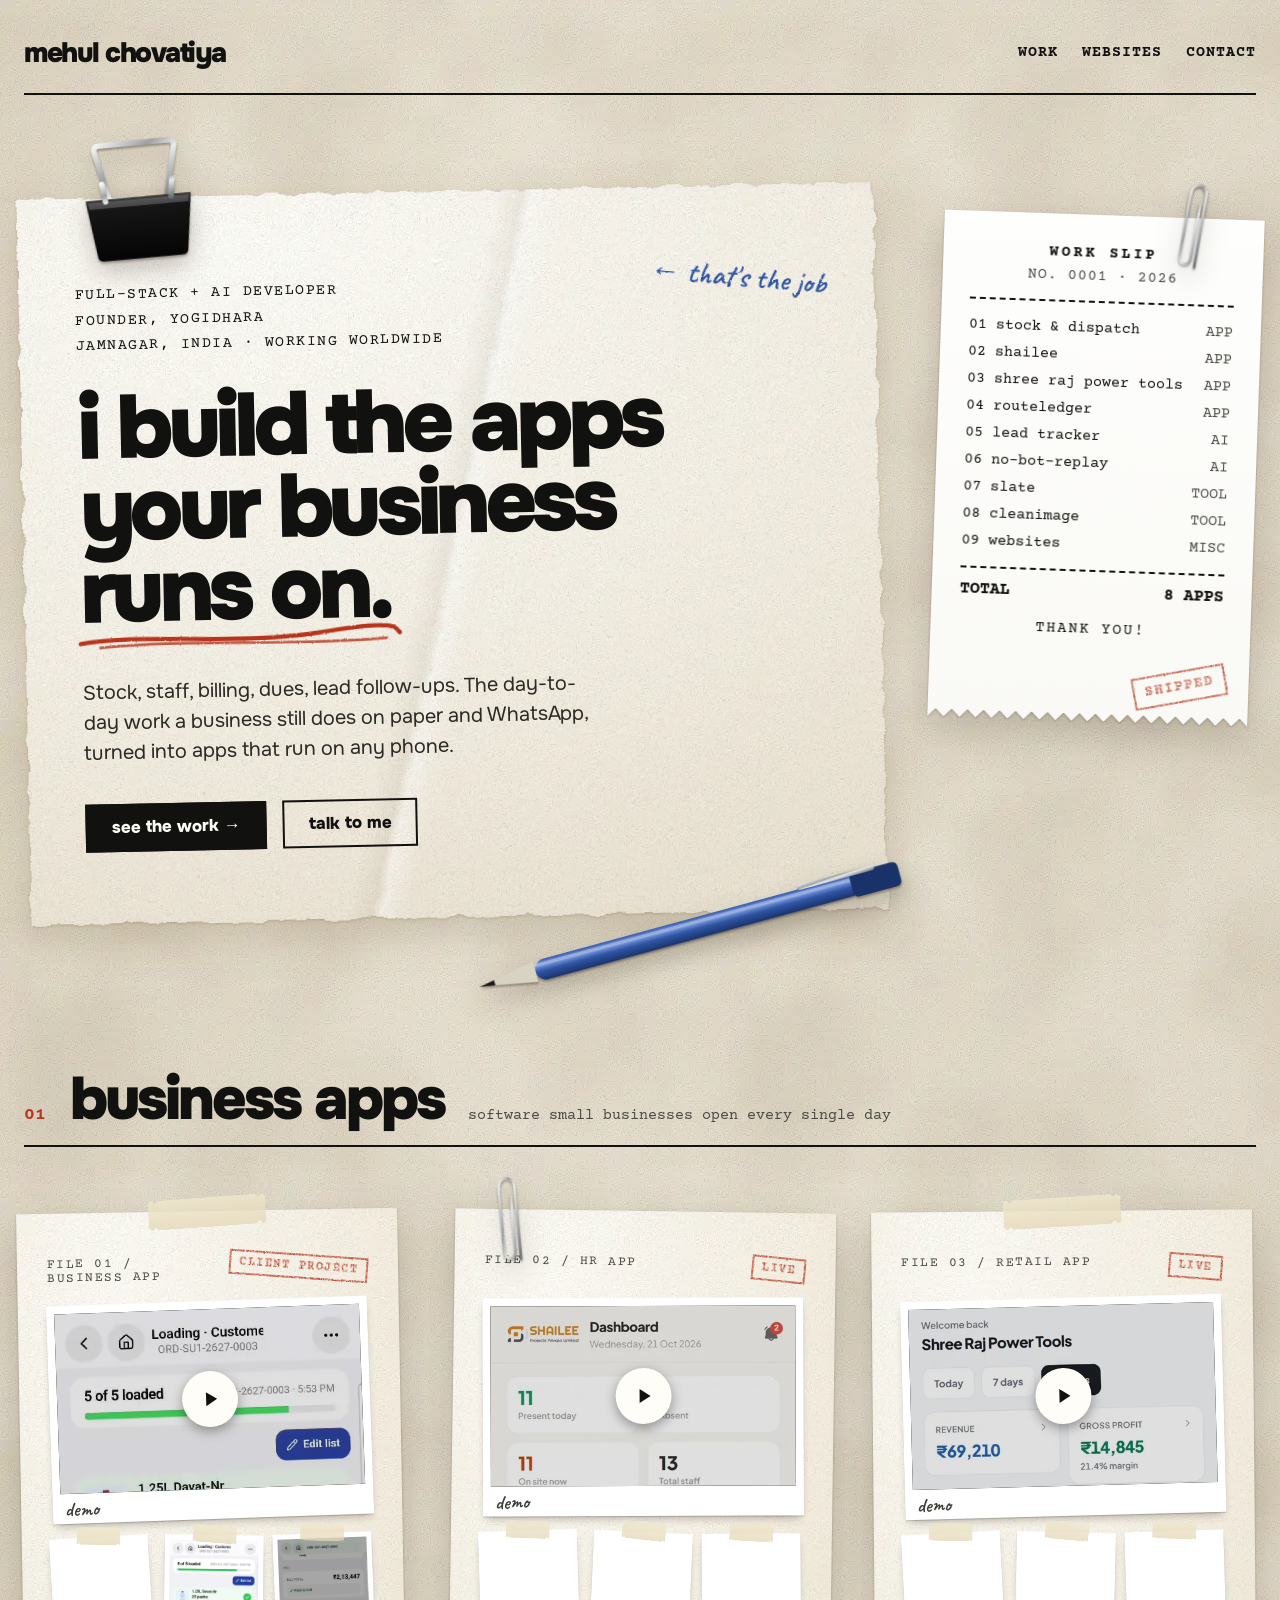
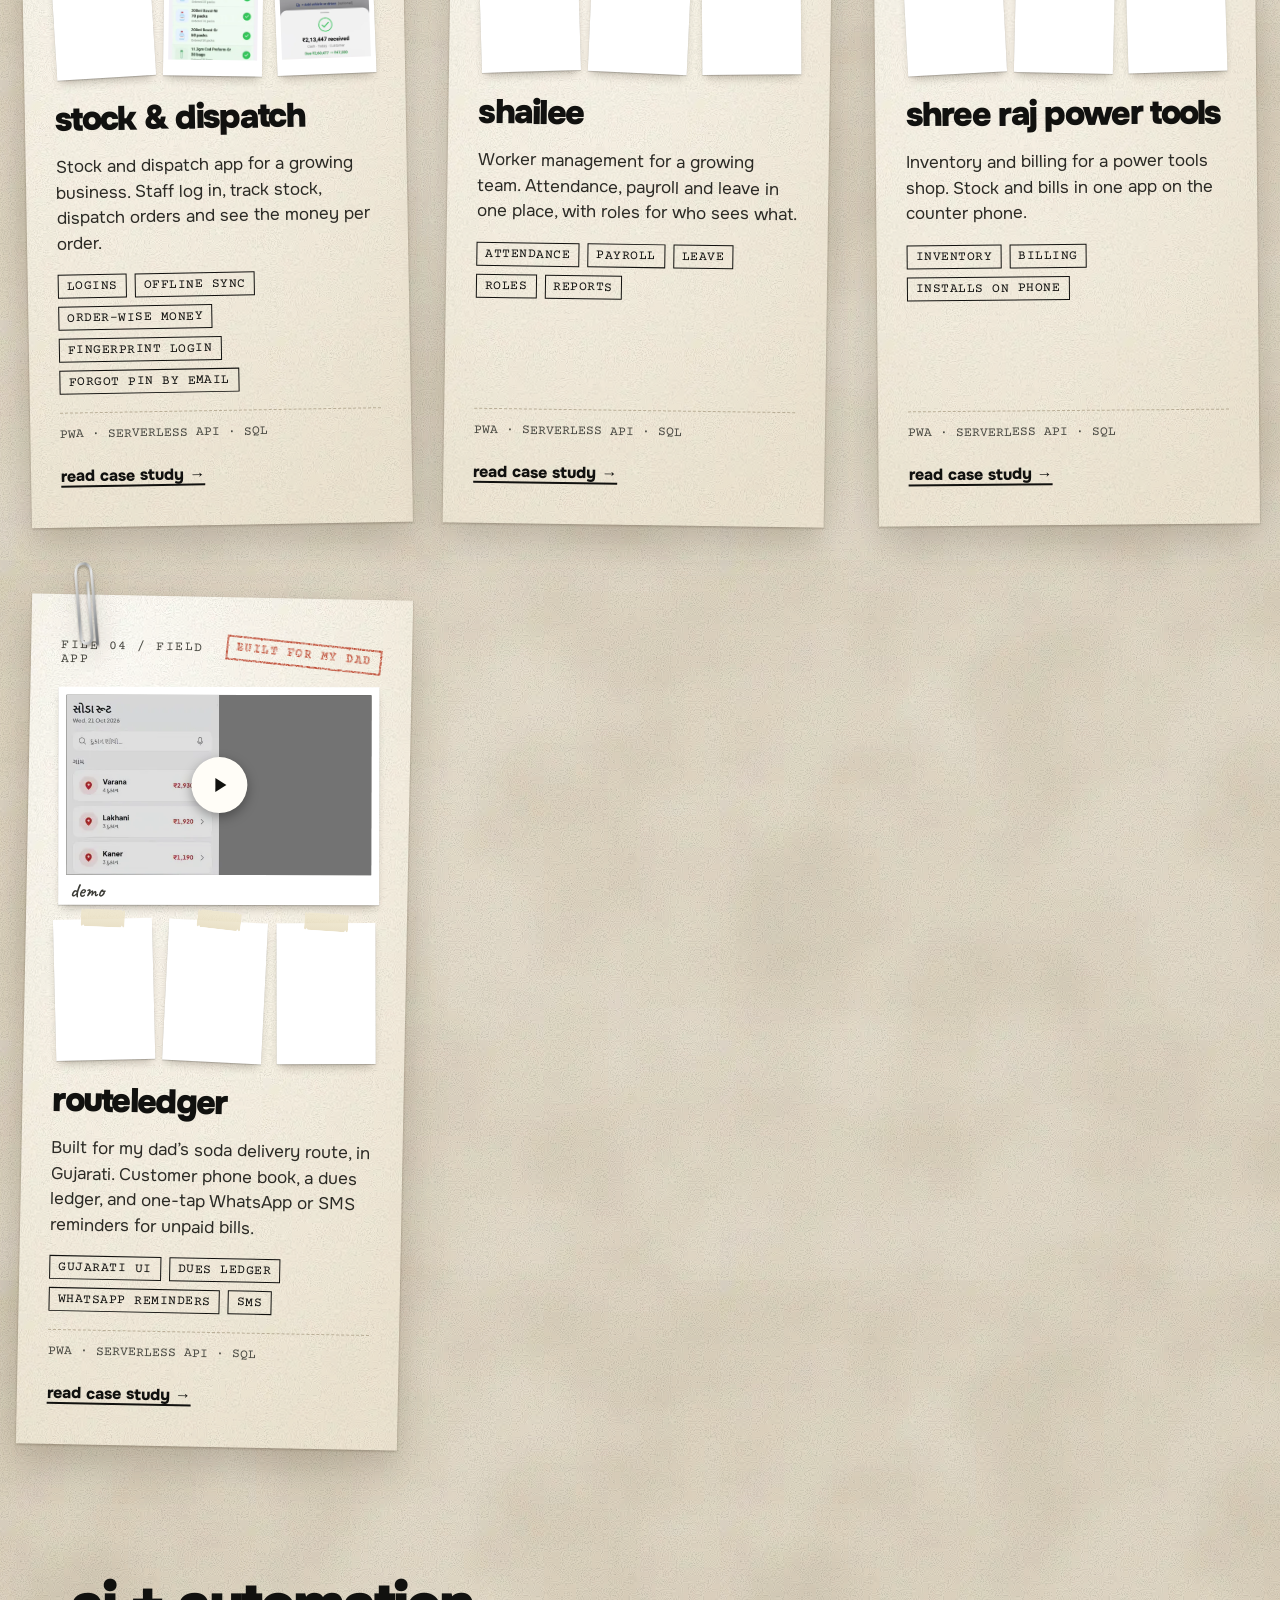
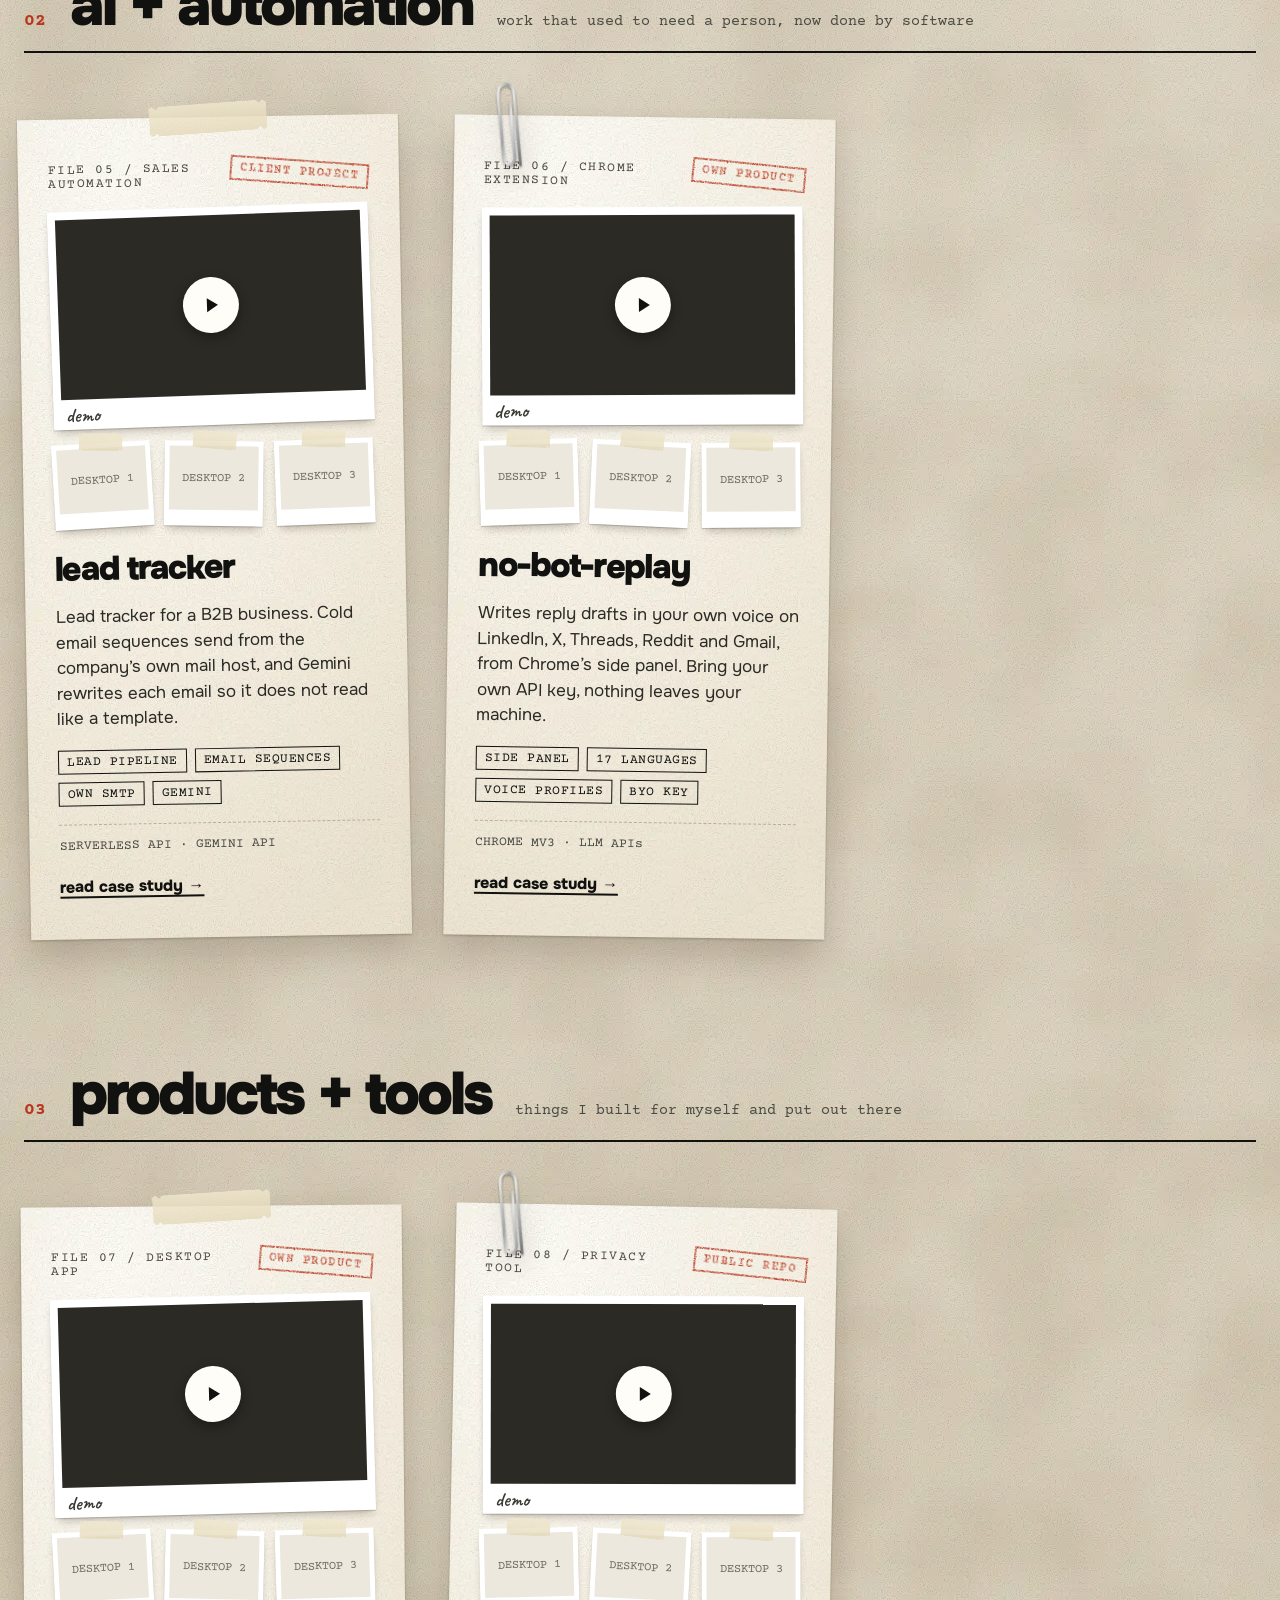
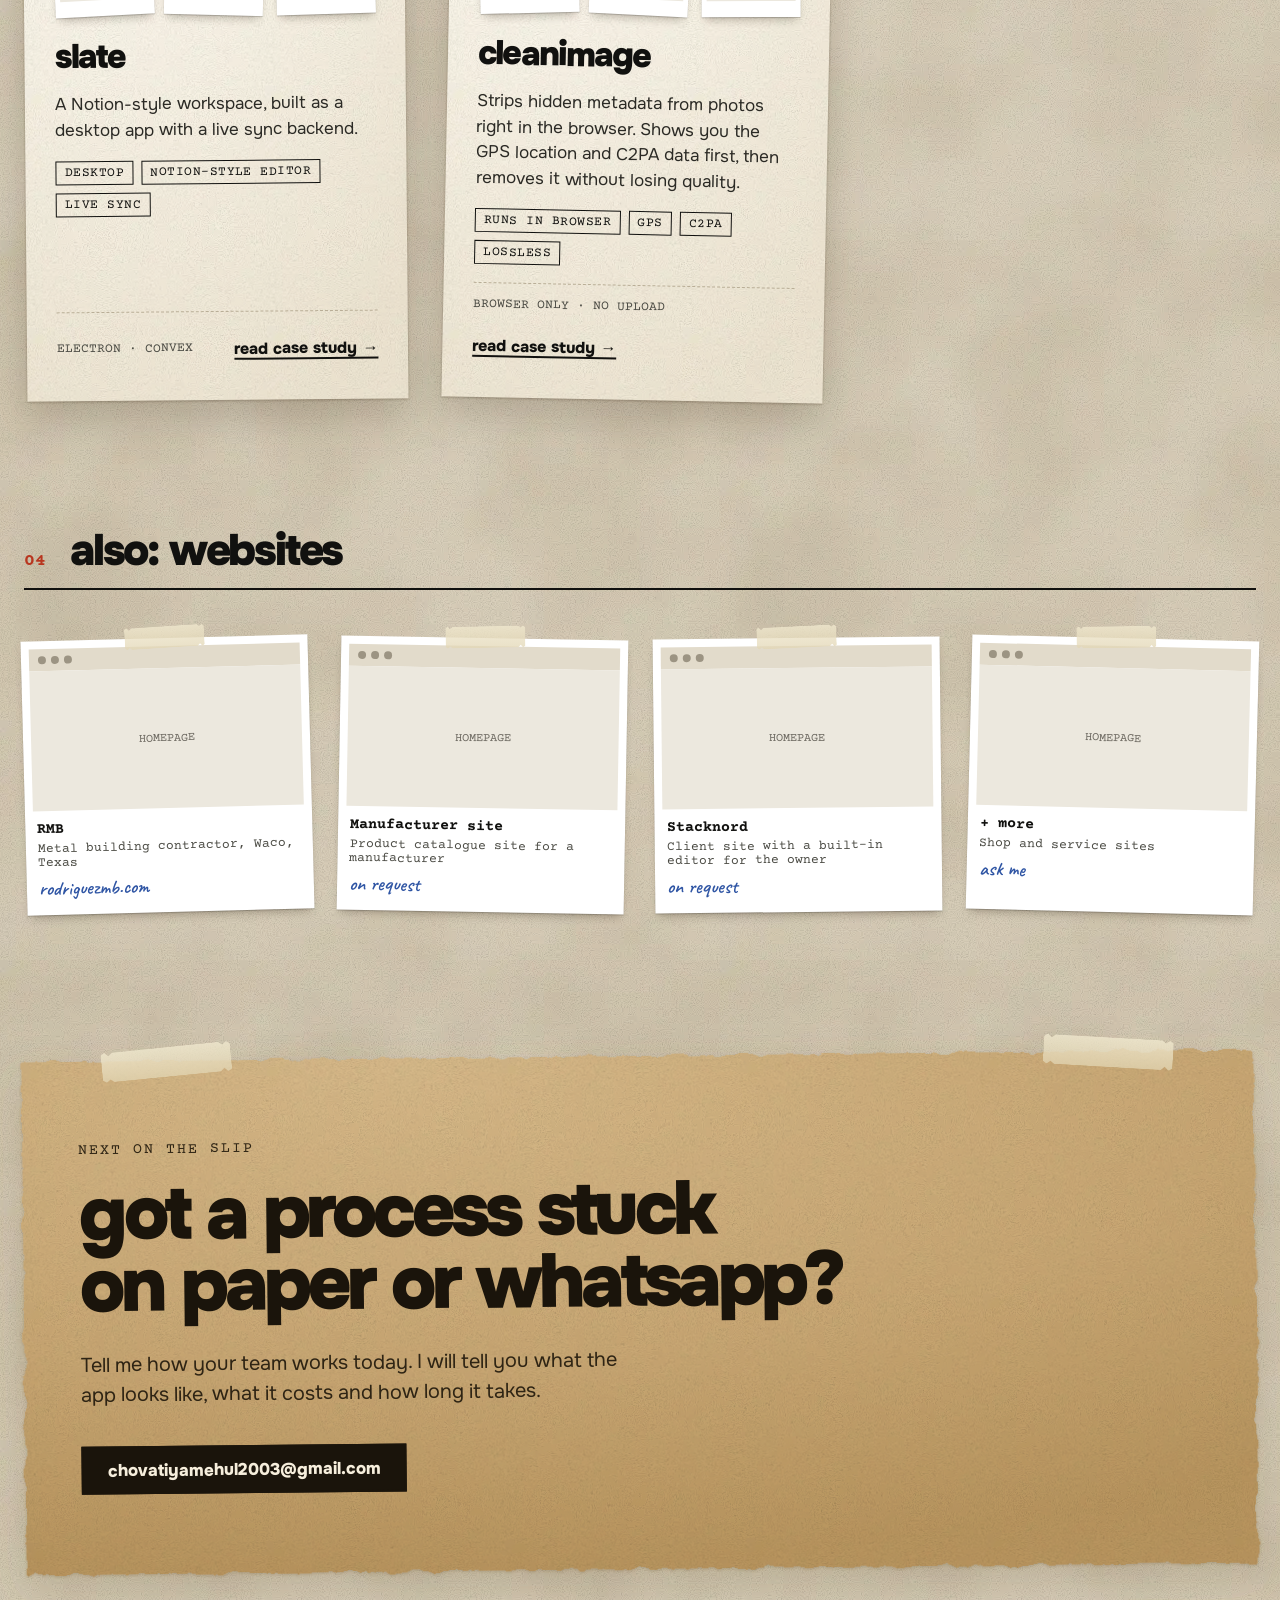
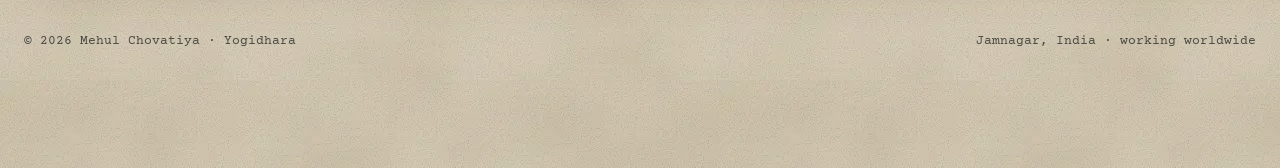
==== commit 29d77c3b: "feat: demo recordings, faster load, SEO tags Co-Authored-By: Claude Opus 5.5 <noreply@anthropic.com>" ====
--- a/index.html
+++ b/index.html
@@ -1 +1,2 @@
-<!DOCTYPE html><html lang="en"> <head><meta charset="utf-8"><meta name="viewport" content="width=device-width, initial-scale=1"><title>Mehul Chovatiya · apps for the work your business runs on</title><meta name="description" content="Full-stack and AI developer from Jamnagar, India. Business apps, AI automation and products: stock and dispatch, HR and payroll, billing, sales automation, Chrome extensions."><meta property="og:type" content="website"><meta property="og:title" content="Mehul Chovatiya · apps for the work your business runs on"><meta property="og:description" content="Full-stack and AI developer from Jamnagar, India. Business apps, AI automation and products: stock and dispatch, HR and payroll, billing, sales automation, Chrome extensions."><meta name="theme-color" content="#E2DACB"><link rel="icon" href="/favicon.svg" type="image/svg+xml"><script type="application/ld+json">{"@context":"https://schema.org","@type":"Person","name":"Mehul Chovatiya","jobTitle":"Full-stack and AI developer","email":"mailto:chovatiyamehul2003@gmail.com","worksFor":{"@type":"Organization","name":"Yogidhara","url":"https://yogidhara.com"},"address":{"@type":"PostalAddress","addressLocality":"Jamnagar","addressRegion":"Gujarat","addressCountry":"IN"},"sameAs":["https://github.com/Mehul773","https://www.linkedin.com/in/mehul-chovatiya-15a0521ba"]}</script><link rel="stylesheet" href="/_astro/index.DuD97npu.css"></head> <body> <a class="skip" href="#main">Skip to content</a> <!-- Paper effects: filters + gradients used across the page. Drawn in code, no photos. --> <svg aria-hidden="true" width="0" height="0" style="position:absolute"> <defs> <filter id="torn" x="-4%" y="-4%" width="108%" height="108%"> <feTurbulence type="fractalNoise" baseFrequency="0.045" numOctaves="4" seed="7" result="n"></feTurbulence> <feDisplacementMap in="SourceGraphic" in2="n" scale="9" xChannelSelector="R" yChannelSelector="G"></feDisplacementMap> </filter> <filter id="ink" x="-5%" y="-20%" width="110%" height="140%"> <feTurbulence type="fractalNoise" baseFrequency="0.7" numOctaves="2" result="t"></feTurbulence> <feDisplacementMap in="SourceGraphic" in2="t" scale="2.2" xChannelSelector="R" yChannelSelector="G"></feDisplacementMap> </filter> <filter id="stamp" x="-10%" y="-20%" width="120%" height="140%"> <feTurbulence type="fractalNoise" baseFrequency="0.9" numOctaves="2" seed="3" result="noise"></feTurbulence> <feColorMatrix in="noise" type="matrix" values="0 0 0 0 0  0 0 0 0 0  0 0 0 0 0  0 0 0 -2.4 1.9" result="holes"></feColorMatrix> <feComposite in="SourceGraphic" in2="holes" operator="in" result="speckled"></feComposite> <feTurbulence type="fractalNoise" baseFrequency="0.5" numOctaves="2" result="t2"></feTurbulence> <feDisplacementMap in="speckled" in2="t2" scale="2" xChannelSelector="R" yChannelSelector="G"></feDisplacementMap> </filter> <linearGradient id="metal" x1="0" y1="0" x2="1" y2="1"> <stop offset="0" stop-color="#F4F4F2"></stop><stop offset=".35" stop-color="#9DA0A3"></stop><stop offset=".55" stop-color="#E9EAEA"></stop><stop offset="1" stop-color="#6D7074"></stop> </linearGradient> <linearGradient id="clipbody" x1="0" y1="0" x2="0" y2="1"> <stop offset="0" stop-color="#3A3A3A"></stop><stop offset=".18" stop-color="#151515"></stop><stop offset="1" stop-color="#050505"></stop> </linearGradient> <linearGradient id="barrel" x1="0" y1="0" x2="0" y2="1"> <stop offset="0" stop-color="#3B5FB0"></stop><stop offset=".3" stop-color="#6F8FD6"></stop><stop offset=".55" stop-color="#2F55A4"></stop><stop offset="1" stop-color="#1A326A"></stop> </linearGradient> </defs> </svg> <div class="wrap"> <header class="site-head"> <a class="logo" href="/">mehul chovatiya</a> <nav class="site-nav" aria-label="Main"> <a href="/#apps">WORK</a> <a href="/#websites">WEBSITES</a> <a href="/#contact">CONTACT</a> </nav> </header> <main id="main">  <section class="hero" id="top"> <div class="sheet sheet--napkin sheet--torn hero-sheet tilt" style="--tilt:-1.2deg"> <svg aria-hidden="true" class="prop" viewBox="0 0 120 112" width="132" style="top:-58px;left:56px;transform:rotate(-4deg)"><path d="M34 54 L24 10 Q22 3 29 3 L91 3 Q98 3 96 10 L86 54" fill="none" stroke="url(#metal)" stroke-width="5" stroke-linecap="round"></path><path d="M12 52 L108 52 L101 104 Q100 108 96 108 L24 108 Q20 108 19 104 Z" fill="url(#clipbody)"></path><path d="M14 54 L106 54 L105 60 L15 60 Z" fill="#FFFFFF" opacity=".18"></path><path d="M30 54 L28 38 M90 54 L92 38" stroke="url(#metal)" stroke-width="5" stroke-linecap="round"></path></svg> <p class="hero-eyebrow">FULL-STACK + AI DEVELOPER<br>FOUNDER, YOGIDHARA<br>JAMNAGAR, INDIA · WORKING WORLDWIDE</p> <h1>i build the apps<br>your business<br><span class="underline">runs on.<svg aria-hidden="true" class="ink" viewBox="0 0 400 30" preserveAspectRatio="none"><path d="M6 20 C 80 8, 200 26, 300 12 S 390 10, 396 14" fill="none" stroke="#B8361F" stroke-width="5" stroke-linecap="round"></path><path d="M30 25 C 140 16, 260 28, 380 20" fill="none" stroke="#B8361F" stroke-width="3" stroke-linecap="round" opacity=".8"></path></svg></span></h1> <p class="hero-lede">Stock, staff, billing, dues, lead follow-ups. The day-to-day work a business still does on paper and WhatsApp, turned into apps that run on any phone.</p> <p class="hero-note hand ink" aria-hidden="true">← that's the job</p> <div class="btn-row"> <a class="btn btn--solid" href="#apps">see the work →</a> <a class="btn" href="#contact">talk to me</a> </div> <svg aria-hidden="true" class="prop prop--pen" viewBox="0 0 520 40" width="460" style="right:-40px;bottom:-34px;transform:rotate(-14deg)"><rect x="70" y="8" width="380" height="24" rx="12" fill="url(#barrel)"></rect><rect x="70" y="11" width="380" height="4" rx="2" fill="#FFFFFF" opacity=".35"></rect><path d="M70 8 L22 17 Q8 20 22 23 L70 32 Z" fill="#D9D3C4"></path><path d="M22 17 L4 20 L22 23 Z" fill="#1A1A1A"></path><rect x="440" y="6" width="56" height="28" rx="6" fill="#1A326A"></rect><rect x="380" y="3" width="90" height="6" rx="3" fill="url(#metal)"></rect></svg> </div> <div class="receipt-wrap tilt" style="--tilt:2deg"> <svg aria-hidden="true" class="prop" viewBox="0 0 40 120" width="32" style="top:-38px;right:54px;transform:rotate(8deg)"><path d="M28 108 L28 22 Q28 6 18 6 Q8 6 8 22 L8 96 Q8 106 15 106 Q22 106 22 96 L22 30" fill="none" stroke="url(#metal)" stroke-width="3.2" stroke-linecap="round"></path></svg> <aside class="receipt" aria-labelledby="slip-title"> <h2 id="slip-title">WORK SLIP</h2> <p style="margin:6px 0 16px;text-align:center;letter-spacing:1px;color:var(--muted)">NO. 0001 · 2026</p> <ul class="receipt-lines"> <li><a href="/work/stock-dispatch/"><span>01 stock &amp; dispatch</span><span>APP</span></a></li><li><a href="/work/shailee/"><span>02 shailee</span><span>APP</span></a></li><li><a href="/work/shree-raj-power-tools/"><span>03 shree raj power tools</span><span>APP</span></a></li><li><a href="/work/routeledger/"><span>04 routeledger</span><span>APP</span></a></li><li><a href="/work/lead-tracker/"><span>05 lead tracker</span><span>AI</span></a></li><li><a href="/work/no-bot-replay/"><span>06 no-bot-replay</span><span>AI</span></a></li><li><a href="/work/slate/"><span>07 slate</span><span>TOOL</span></a></li><li><a href="/work/cleanimage/"><span>08 cleanimage</span><span>TOOL</span></a></li> <li><a href="#websites"><span>09 websites</span><span>MISC</span></a></li> </ul> <p style="display:flex;justify-content:space-between;margin:12px 0 0;font-weight:700;font-size:17px"><span>TOTAL</span><span>8 APPS</span></p> <p style="margin:18px 0 0;text-align:center;letter-spacing:2px">THANK YOU!</p> <span class="stamp" aria-hidden="true" style="position:absolute;right:22px;bottom:22px;font-size:14px;letter-spacing:2px;padding:6px 10px;transform:rotate(-12deg)">SHIPPED</span> </aside> </div> </section> <section class="shelf" id="apps" aria-labelledby="apps-title"> <div class="shelf-head"> <span class="no">01</span> <h2 id="apps-title">business apps</h2> <p>software small businesses open every single day</p> </div> <div class="cards"> <article class="sheet card tilt" style="--tilt:-1deg"> <div class="tape" style="top:-14px;left:50%;width:118px;margin-left:-59px;transform:rotate(-3deg)"></div> <div class="card-top"> <span class="card-file">FILE 01 / BUSINESS APP</span> <span class="stamp">CLIENT PROJECT</span> </div> <div class="photo media-main" aria-hidden="true"> <div class="frame"> <img src="/media/stock-dispatch/poster.webp" alt="" loading="lazy" decoding="async"> <span class="play"><svg width="20" height="20" viewBox="0 0 20 20"><path d="M6 3 L17 10 L6 17 Z" fill="#11110F"></path></svg></span> </div> <span class="label hand">demo</span> </div> <div class="media-shots" aria-hidden="true"> <div class="photo tilt" style="--tilt:-2.5deg"> <div class="tape" style="top:-10px;left:50%;width:44px;height:18px;margin-left:-22px;transform:rotate(4deg)"></div> <img src="/media/stock-dispatch/stock.webp" alt="" loading="lazy" decoding="async" style="height:120px"> </div><div class="photo tilt" style="--tilt:1.8deg"> <div class="tape" style="top:-10px;left:50%;width:44px;height:18px;margin-left:-22px;transform:rotate(4deg)"></div> <img src="/media/stock-dispatch/loading.webp" alt="" loading="lazy" decoding="async" style="height:120px"> </div><div class="photo tilt" style="--tilt:-1.2deg"> <div class="tape" style="top:-10px;left:50%;width:44px;height:18px;margin-left:-22px;transform:rotate(4deg)"></div> <img src="/media/stock-dispatch/payment-received.webp" alt="" loading="lazy" decoding="async" style="height:120px"> </div> </div> <h3><a href="/work/stock-dispatch/">stock &amp; dispatch</a></h3> <p class="card-what">Stock and dispatch app for a growing business. Staff log in, track stock, dispatch orders and see the money per order.</p> <ul class="tags" aria-label="Features"> <li>LOGINS</li><li>OFFLINE SYNC</li><li>ORDER-WISE MONEY</li><li>FINGERPRINT LOGIN</li><li>FORGOT PIN BY EMAIL</li> </ul> <div class="card-foot"> <span class="stack">PWA · SERVERLESS API · SQL</span> <span class="more" aria-hidden="true">read case study →</span> </div> </article><article class="sheet card tilt" style="--tilt:0.8deg"> <svg aria-hidden="true" class="prop" viewBox="0 0 40 120" width="32" style="top:-36px;left:40px;transform:rotate(-6deg)"><path d="M28 108 L28 22 Q28 6 18 6 Q8 6 8 22 L8 96 Q8 106 15 106 Q22 106 22 96 L22 30" fill="none" stroke="url(#metal)" stroke-width="3.2" stroke-linecap="round"></path></svg> <div class="card-top"> <span class="card-file">FILE 02 / HR APP</span> <span class="stamp">LIVE</span> </div> <div class="photo media-main" aria-hidden="true"> <div class="frame">  <span class="play"><svg width="20" height="20" viewBox="0 0 20 20"><path d="M6 3 L17 10 L6 17 Z" fill="#11110F"></path></svg></span> </div> <span class="label hand">demo</span> </div> <div class="media-shots" aria-hidden="true"> <div class="photo tilt" style="--tilt:-2.5deg"> <div class="tape" style="top:-10px;left:50%;width:44px;height:18px;margin-left:-22px;transform:rotate(4deg)"></div> <div class="placeholder" style="height:120px">PHONE 1</div> </div><div class="photo tilt" style="--tilt:1.8deg"> <div class="tape" style="top:-10px;left:50%;width:44px;height:18px;margin-left:-22px;transform:rotate(4deg)"></div> <div class="placeholder" style="height:120px">PHONE 2</div> </div><div class="photo tilt" style="--tilt:-1.2deg"> <div class="tape" style="top:-10px;left:50%;width:44px;height:18px;margin-left:-22px;transform:rotate(4deg)"></div> <div class="placeholder" style="height:120px">PHONE 3</div> </div> </div> <h3><a href="/work/shailee/">shailee</a></h3> <p class="card-what">Worker management for a growing team. Attendance, payroll and leave in one place, with roles for who sees what.</p> <ul class="tags" aria-label="Features"> <li>ATTENDANCE</li><li>PAYROLL</li><li>LEAVE</li><li>ROLES</li><li>REPORTS</li> </ul> <div class="card-foot"> <span class="stack">PWA · SERVERLESS API · SQL</span> <span class="more" aria-hidden="true">read case study →</span> </div> </article><article class="sheet card tilt" style="--tilt:-0.5deg"> <div class="tape" style="top:-14px;left:50%;width:118px;margin-left:-59px;transform:rotate(-3deg)"></div> <div class="card-top"> <span class="card-file">FILE 03 / RETAIL APP</span> <span class="stamp">LIVE</span> </div> <div class="photo media-main" aria-hidden="true"> <div class="frame">  <span class="play"><svg width="20" height="20" viewBox="0 0 20 20"><path d="M6 3 L17 10 L6 17 Z" fill="#11110F"></path></svg></span> </div> <span class="label hand">demo</span> </div> <div class="media-shots" aria-hidden="true"> <div class="photo tilt" style="--tilt:-2.5deg"> <div class="tape" style="top:-10px;left:50%;width:44px;height:18px;margin-left:-22px;transform:rotate(4deg)"></div> <div class="placeholder" style="height:120px">PHONE 1</div> </div><div class="photo tilt" style="--tilt:1.8deg"> <div class="tape" style="top:-10px;left:50%;width:44px;height:18px;margin-left:-22px;transform:rotate(4deg)"></div> <div class="placeholder" style="height:120px">PHONE 2</div> </div><div class="photo tilt" style="--tilt:-1.2deg"> <div class="tape" style="top:-10px;left:50%;width:44px;height:18px;margin-left:-22px;transform:rotate(4deg)"></div> <div class="placeholder" style="height:120px">PHONE 3</div> </div> </div> <h3><a href="/work/shree-raj-power-tools/">shree raj power tools</a></h3> <p class="card-what">Inventory and billing for a power tools shop. Stock and bills in one app on the counter phone.</p> <ul class="tags" aria-label="Features"> <li>INVENTORY</li><li>BILLING</li><li>INSTALLS ON PHONE</li> </ul> <div class="card-foot"> <span class="stack">PWA · SERVERLESS API · SQL</span> <span class="more" aria-hidden="true">read case study →</span> </div> </article><article class="sheet card tilt" style="--tilt:1.1deg"> <svg aria-hidden="true" class="prop" viewBox="0 0 40 120" width="32" style="top:-36px;left:40px;transform:rotate(-6deg)"><path d="M28 108 L28 22 Q28 6 18 6 Q8 6 8 22 L8 96 Q8 106 15 106 Q22 106 22 96 L22 30" fill="none" stroke="url(#metal)" stroke-width="3.2" stroke-linecap="round"></path></svg> <div class="card-top"> <span class="card-file">FILE 04 / FIELD APP</span> <span class="stamp">BUILT FOR MY DAD</span> </div> <div class="photo media-main" aria-hidden="true"> <div class="frame">  <span class="play"><svg width="20" height="20" viewBox="0 0 20 20"><path d="M6 3 L17 10 L6 17 Z" fill="#11110F"></path></svg></span> </div> <span class="label hand">demo</span> </div> <div class="media-shots" aria-hidden="true"> <div class="photo tilt" style="--tilt:-2.5deg"> <div class="tape" style="top:-10px;left:50%;width:44px;height:18px;margin-left:-22px;transform:rotate(4deg)"></div> <div class="placeholder" style="height:120px">PHONE 1</div> </div><div class="photo tilt" style="--tilt:1.8deg"> <div class="tape" style="top:-10px;left:50%;width:44px;height:18px;margin-left:-22px;transform:rotate(4deg)"></div> <div class="placeholder" style="height:120px">PHONE 2</div> </div><div class="photo tilt" style="--tilt:-1.2deg"> <div class="tape" style="top:-10px;left:50%;width:44px;height:18px;margin-left:-22px;transform:rotate(4deg)"></div> <div class="placeholder" style="height:120px">PHONE 3</div> </div> </div> <h3><a href="/work/routeledger/">routeledger</a></h3> <p class="card-what">Built for my dad’s soda delivery route, in Gujarati. Customer phone book, a dues ledger, and one-tap WhatsApp or SMS reminders for unpaid bills.</p> <ul class="tags" aria-label="Features"> <li>GUJARATI UI</li><li>DUES LEDGER</li><li>WHATSAPP REMINDERS</li><li>SMS</li> </ul> <div class="card-foot"> <span class="stack">PWA · SERVERLESS API · SQL</span> <span class="more" aria-hidden="true">read case study →</span> </div> </article> </div> </section><section class="shelf" id="ai" aria-labelledby="ai-title"> <div class="shelf-head"> <span class="no">02</span> <h2 id="ai-title">ai + automation</h2> <p>work that used to need a person, now done by software</p> </div> <div class="cards"> <article class="sheet card tilt" style="--tilt:-1deg"> <div class="tape" style="top:-14px;left:50%;width:118px;margin-left:-59px;transform:rotate(-3deg)"></div> <div class="card-top"> <span class="card-file">FILE 05 / SALES AUTOMATION</span> <span class="stamp">CLIENT PROJECT</span> </div> <div class="photo media-main" aria-hidden="true"> <div class="frame">  <span class="play"><svg width="20" height="20" viewBox="0 0 20 20"><path d="M6 3 L17 10 L6 17 Z" fill="#11110F"></path></svg></span> </div> <span class="label hand">demo</span> </div> <div class="media-shots" aria-hidden="true"> <div class="photo tilt" style="--tilt:-2.5deg"> <div class="tape" style="top:-10px;left:50%;width:44px;height:18px;margin-left:-22px;transform:rotate(4deg)"></div> <div class="placeholder" style="height:64px">DESKTOP 1</div> </div><div class="photo tilt" style="--tilt:1.8deg"> <div class="tape" style="top:-10px;left:50%;width:44px;height:18px;margin-left:-22px;transform:rotate(4deg)"></div> <div class="placeholder" style="height:64px">DESKTOP 2</div> </div><div class="photo tilt" style="--tilt:-1.2deg"> <div class="tape" style="top:-10px;left:50%;width:44px;height:18px;margin-left:-22px;transform:rotate(4deg)"></div> <div class="placeholder" style="height:64px">DESKTOP 3</div> </div> </div> <h3><a href="/work/lead-tracker/">lead tracker</a></h3> <p class="card-what">Lead tracker for a B2B business. Cold email sequences send from the company’s own mail host, and Gemini rewrites each email so it does not read like a template.</p> <ul class="tags" aria-label="Features"> <li>LEAD PIPELINE</li><li>EMAIL SEQUENCES</li><li>OWN SMTP</li><li>GEMINI</li> </ul> <div class="card-foot"> <span class="stack">SERVERLESS API · GEMINI API</span> <span class="more" aria-hidden="true">read case study →</span> </div> </article><article class="sheet card tilt" style="--tilt:0.8deg"> <svg aria-hidden="true" class="prop" viewBox="0 0 40 120" width="32" style="top:-36px;left:40px;transform:rotate(-6deg)"><path d="M28 108 L28 22 Q28 6 18 6 Q8 6 8 22 L8 96 Q8 106 15 106 Q22 106 22 96 L22 30" fill="none" stroke="url(#metal)" stroke-width="3.2" stroke-linecap="round"></path></svg> <div class="card-top"> <span class="card-file">FILE 06 / CHROME EXTENSION</span> <span class="stamp">OWN PRODUCT</span> </div> <div class="photo media-main" aria-hidden="true"> <div class="frame">  <span class="play"><svg width="20" height="20" viewBox="0 0 20 20"><path d="M6 3 L17 10 L6 17 Z" fill="#11110F"></path></svg></span> </div> <span class="label hand">demo</span> </div> <div class="media-shots" aria-hidden="true"> <div class="photo tilt" style="--tilt:-2.5deg"> <div class="tape" style="top:-10px;left:50%;width:44px;height:18px;margin-left:-22px;transform:rotate(4deg)"></div> <div class="placeholder" style="height:64px">DESKTOP 1</div> </div><div class="photo tilt" style="--tilt:1.8deg"> <div class="tape" style="top:-10px;left:50%;width:44px;height:18px;margin-left:-22px;transform:rotate(4deg)"></div> <div class="placeholder" style="height:64px">DESKTOP 2</div> </div><div class="photo tilt" style="--tilt:-1.2deg"> <div class="tape" style="top:-10px;left:50%;width:44px;height:18px;margin-left:-22px;transform:rotate(4deg)"></div> <div class="placeholder" style="height:64px">DESKTOP 3</div> </div> </div> <h3><a href="/work/no-bot-replay/">no-bot-replay</a></h3> <p class="card-what">Writes reply drafts in your own voice on LinkedIn, X, Threads, Reddit and Gmail, from Chrome’s side panel. Bring your own API key, nothing leaves your machine.</p> <ul class="tags" aria-label="Features"> <li>SIDE PANEL</li><li>17 LANGUAGES</li><li>VOICE PROFILES</li><li>BYO KEY</li> </ul> <div class="card-foot"> <span class="stack">CHROME MV3 · LLM APIs</span> <span class="more" aria-hidden="true">read case study →</span> </div> </article> </div> </section><section class="shelf" id="products" aria-labelledby="products-title"> <div class="shelf-head"> <span class="no">03</span> <h2 id="products-title">products + tools</h2> <p>things I built for myself and put out there</p> </div> <div class="cards"> <article class="sheet card tilt" style="--tilt:-0.5deg"> <div class="tape" style="top:-14px;left:50%;width:118px;margin-left:-59px;transform:rotate(-3deg)"></div> <div class="card-top"> <span class="card-file">FILE 07 / DESKTOP APP</span> <span class="stamp">OWN PRODUCT</span> </div> <div class="photo media-main" aria-hidden="true"> <div class="frame">  <span class="play"><svg width="20" height="20" viewBox="0 0 20 20"><path d="M6 3 L17 10 L6 17 Z" fill="#11110F"></path></svg></span> </div> <span class="label hand">demo</span> </div> <div class="media-shots" aria-hidden="true"> <div class="photo tilt" style="--tilt:-2.5deg"> <div class="tape" style="top:-10px;left:50%;width:44px;height:18px;margin-left:-22px;transform:rotate(4deg)"></div> <div class="placeholder" style="height:64px">DESKTOP 1</div> </div><div class="photo tilt" style="--tilt:1.8deg"> <div class="tape" style="top:-10px;left:50%;width:44px;height:18px;margin-left:-22px;transform:rotate(4deg)"></div> <div class="placeholder" style="height:64px">DESKTOP 2</div> </div><div class="photo tilt" style="--tilt:-1.2deg"> <div class="tape" style="top:-10px;left:50%;width:44px;height:18px;margin-left:-22px;transform:rotate(4deg)"></div> <div class="placeholder" style="height:64px">DESKTOP 3</div> </div> </div> <h3><a href="/work/slate/">slate</a></h3> <p class="card-what">A Notion-style workspace, built as a desktop app with a live sync backend.</p> <ul class="tags" aria-label="Features"> <li>DESKTOP</li><li>NOTION-STYLE EDITOR</li><li>LIVE SYNC</li> </ul> <div class="card-foot"> <span class="stack">ELECTRON · CONVEX</span> <span class="more" aria-hidden="true">read case study →</span> </div> </article><article class="sheet card tilt" style="--tilt:1.1deg"> <svg aria-hidden="true" class="prop" viewBox="0 0 40 120" width="32" style="top:-36px;left:40px;transform:rotate(-6deg)"><path d="M28 108 L28 22 Q28 6 18 6 Q8 6 8 22 L8 96 Q8 106 15 106 Q22 106 22 96 L22 30" fill="none" stroke="url(#metal)" stroke-width="3.2" stroke-linecap="round"></path></svg> <div class="card-top"> <span class="card-file">FILE 08 / PRIVACY TOOL</span> <span class="stamp">PUBLIC REPO</span> </div> <div class="photo media-main" aria-hidden="true"> <div class="frame">  <span class="play"><svg width="20" height="20" viewBox="0 0 20 20"><path d="M6 3 L17 10 L6 17 Z" fill="#11110F"></path></svg></span> </div> <span class="label hand">demo</span> </div> <div class="media-shots" aria-hidden="true"> <div class="photo tilt" style="--tilt:-2.5deg"> <div class="tape" style="top:-10px;left:50%;width:44px;height:18px;margin-left:-22px;transform:rotate(4deg)"></div> <div class="placeholder" style="height:64px">DESKTOP 1</div> </div><div class="photo tilt" style="--tilt:1.8deg"> <div class="tape" style="top:-10px;left:50%;width:44px;height:18px;margin-left:-22px;transform:rotate(4deg)"></div> <div class="placeholder" style="height:64px">DESKTOP 2</div> </div><div class="photo tilt" style="--tilt:-1.2deg"> <div class="tape" style="top:-10px;left:50%;width:44px;height:18px;margin-left:-22px;transform:rotate(4deg)"></div> <div class="placeholder" style="height:64px">DESKTOP 3</div> </div> </div> <h3><a href="/work/cleanimage/">cleanimage</a></h3> <p class="card-what">Strips hidden metadata from photos right in the browser. Shows you the GPS location and C2PA data first, then removes it without losing quality.</p> <ul class="tags" aria-label="Features"> <li>RUNS IN BROWSER</li><li>GPS</li><li>C2PA</li><li>LOSSLESS</li> </ul> <div class="card-foot"> <span class="stack">BROWSER ONLY · NO UPLOAD</span> <span class="more" aria-hidden="true">read case study →</span> </div> </article> </div> </section><section class="shelf" id="websites" aria-labelledby="websites-title"> <div class="shelf-head" style="margin-bottom:48px"> <span class="no">04</span> <h2 id="websites-title" style="font-size:clamp(30px,4vw,44px)">also: websites</h2> </div> <div class="sites"> <a class="photo site-card tilt" style="--tilt:-1.5deg" href="https://rodriguezmb.com" target="_blank" rel="noopener"> <span class="tape" style="top:-12px;left:50%;width:80px;height:22px;margin-left:-40px;transform:rotate(-2deg)"></span> <span class="bar" aria-hidden="true"><span></span><span></span><span></span></span> <span class="placeholder" style="height:140px" aria-hidden="true">HOMEPAGE</span> <p class="mono" style="font-weight:700;font-size:15px;margin-top:10px">RMB</p> <p class="mono" style="font-size:13px;color:var(--muted)">Metal building contractor, Waco, Texas</p> <p class="hand" style="font-size:20px;color:var(--pen);margin-top:6px">rodriguezmb.com</p> </a><a class="photo site-card tilt" style="--tilt:1deg" href="#contact"> <span class="tape" style="top:-12px;left:50%;width:80px;height:22px;margin-left:-40px;transform:rotate(-2deg)"></span> <span class="bar" aria-hidden="true"><span></span><span></span><span></span></span> <span class="placeholder" style="height:140px" aria-hidden="true">HOMEPAGE</span> <p class="mono" style="font-weight:700;font-size:15px;margin-top:10px">Manufacturer site</p> <p class="mono" style="font-size:13px;color:var(--muted)">Product catalogue site for a manufacturer</p> <p class="hand" style="font-size:20px;color:var(--pen);margin-top:6px">on request</p> </a><a class="photo site-card tilt" style="--tilt:-0.6deg" href="#contact"> <span class="tape" style="top:-12px;left:50%;width:80px;height:22px;margin-left:-40px;transform:rotate(-2deg)"></span> <span class="bar" aria-hidden="true"><span></span><span></span><span></span></span> <span class="placeholder" style="height:140px" aria-hidden="true">HOMEPAGE</span> <p class="mono" style="font-weight:700;font-size:15px;margin-top:10px">Stacknord</p> <p class="mono" style="font-size:13px;color:var(--muted)">Client site with a built-in editor for the owner</p> <p class="hand" style="font-size:20px;color:var(--pen);margin-top:6px">on request</p> </a><a class="photo site-card tilt" style="--tilt:1.4deg" href="#contact"> <span class="tape" style="top:-12px;left:50%;width:80px;height:22px;margin-left:-40px;transform:rotate(-2deg)"></span> <span class="bar" aria-hidden="true"><span></span><span></span><span></span></span> <span class="placeholder" style="height:140px" aria-hidden="true">HOMEPAGE</span> <p class="mono" style="font-weight:700;font-size:15px;margin-top:10px">+ more</p> <p class="mono" style="font-size:13px;color:var(--muted)">Shop and service sites</p> <p class="hand" style="font-size:20px;color:var(--pen);margin-top:6px">ask me</p> </a> </div> </section> <section class="sheet sheet--kraft sheet--torn contact tilt" id="contact" style="--tilt:-0.6deg" aria-labelledby="contact-title"> <span class="tape" style="top:-14px;left:80px;width:130px;transform:rotate(-5deg)"></span> <span class="tape" style="top:-14px;right:80px;width:130px;transform:rotate(4deg)"></span> <p class="mono" style="margin:0 0 20px;font-size:15px;letter-spacing:2px">NEXT ON THE SLIP</p> <h2 id="contact-title">got a process stuck<br>on paper or whatsapp?</h2> <p style="margin:28px 0 0;font-size:20px;max-width:560px;line-height:1.5">Tell me how your team works today. I will tell you what the app looks like, what it costs and how long it takes.</p> <div class="btn-row"> <a class="btn btn--solid" href="mailto:chovatiyamehul2003@gmail.com">chovatiyamehul2003@gmail.com</a>  </div> </section>  </main> <footer class="site-foot"> <span>© 2026 Mehul Chovatiya · Yogidhara</span> <span>Jamnagar, India · working worldwide</span> </footer> </div> </body></html>+<!DOCTYPE html><html lang="en"> <head><meta charset="utf-8"><meta name="viewport" content="width=device-width, initial-scale=1"><title>Mehul Chovatiya · apps for the work your business runs on</title><meta name="description" content="Full-stack and AI developer from Jamnagar, India. Business apps, AI automation and products: stock and dispatch, HR and payroll, billing, sales automation, Chrome extensions."><link rel="canonical" href="https://mehul773.github.io/"><style>@font-face{font-family:'Onest Variable';font-style:normal;font-display:swap;font-weight:100 900;src:url(/_astro/onest-latin-wght-normal.Dun_Rd-l.woff2) format('woff2-variations');}</style><link rel="preload" href="/_astro/onest-latin-wght-normal.Dun_Rd-l.woff2" as="font" type="font/woff2" crossorigin><link rel="preload" href="/_astro/courier-prime-latin-400-normal.BbyBr73r.woff2" as="font" type="font/woff2" crossorigin><meta property="og:type" content="website"><meta property="og:site_name" content="Mehul Chovatiya"><meta property="og:title" content="Mehul Chovatiya · apps for the work your business runs on"><meta property="og:description" content="Full-stack and AI developer from Jamnagar, India. Business apps, AI automation and products: stock and dispatch, HR and payroll, billing, sales automation, Chrome extensions."><meta property="og:url" content="https://mehul773.github.io/"><meta property="og:image" content="https://mehul773.github.io/og.jpg"><meta property="og:image:width" content="1200"><meta property="og:image:height" content="630"><meta name="twitter:card" content="summary_large_image"><meta name="twitter:title" content="Mehul Chovatiya · apps for the work your business runs on"><meta name="twitter:description" content="Full-stack and AI developer from Jamnagar, India. Business apps, AI automation and products: stock and dispatch, HR and payroll, billing, sales automation, Chrome extensions."><meta name="twitter:image" content="https://mehul773.github.io/og.jpg"><meta name="author" content="Mehul Chovatiya"><meta name="theme-color" content="#E2DACB"><link rel="icon" href="/favicon.svg" type="image/svg+xml"><link rel="sitemap" href="/sitemap.xml"><script type="application/ld+json">{"@context":"https://schema.org","@type":"Person","@id":"https://mehul773.github.io/#mehul","name":"Mehul Chovatiya","url":"https://mehul773.github.io/","jobTitle":"Full-stack and AI developer","email":"mailto:chovatiyamehul2003@gmail.com","knowsAbout":["Progressive web apps","Business software","AI automation","Chrome extensions"],"worksFor":{"@type":"Organization","name":"Yogidhara","url":"https://yogidhara.com"},"address":{"@type":"PostalAddress","addressLocality":"Jamnagar","addressRegion":"Gujarat","addressCountry":"IN"},"sameAs":["https://github.com/Mehul773","https://www.linkedin.com/in/mehul-chovatiya-15a0521ba"]}</script><style>@font-face{font-family:Courier Prime;font-style:normal;font-display:swap;font-weight:400;src:url(/_astro/courier-prime-latin-ext-400-normal.B-EsvyE4.woff2) format("woff2"),url(/_astro/courier-prime-latin-ext-400-normal.CKOCNFvK.woff) format("woff");unicode-range:U+0100-02BA,U+02BD-02C5,U+02C7-02CC,U+02CE-02D7,U+02DD-02FF,U+0304,U+0308,U+0329,U+1D00-1DBF,U+1E00-1E9F,U+1EF2-1EFF,U+2020,U+20A0-20AB,U+20AD-20C0,U+2113,U+2C60-2C7F,U+A720-A7FF}@font-face{font-family:Courier Prime;font-style:normal;font-display:swap;font-weight:400;src:url(/_astro/courier-prime-latin-400-normal.BbyBr73r.woff2) format("woff2"),url(/_astro/courier-prime-latin-400-normal.BAlbUm6l.woff) format("woff");unicode-range:U+0000-00FF,U+0131,U+0152-0153,U+02BB-02BC,U+02C6,U+02DA,U+02DC,U+0304,U+0308,U+0329,U+2000-206F,U+20AC,U+2122,U+2191,U+2193,U+2212,U+2215,U+FEFF,U+FFFD}@font-face{font-family:Courier Prime;font-style:normal;font-display:swap;font-weight:700;src:url(/_astro/courier-prime-latin-ext-700-normal.ByMJlNdM.woff2) format("woff2"),url(/_astro/courier-prime-latin-ext-700-normal.BIFoAzHx.woff) format("woff");unicode-range:U+0100-02BA,U+02BD-02C5,U+02C7-02CC,U+02CE-02D7,U+02DD-02FF,U+0304,U+0308,U+0329,U+1D00-1DBF,U+1E00-1E9F,U+1EF2-1EFF,U+2020,U+20A0-20AB,U+20AD-20C0,U+2113,U+2C60-2C7F,U+A720-A7FF}@font-face{font-family:Courier Prime;font-style:normal;font-display:swap;font-weight:700;src:url(/_astro/courier-prime-latin-700-normal.D1YCjmaD.woff2) format("woff2"),url(/_astro/courier-prime-latin-700-normal.CVvp4Sof.woff) format("woff");unicode-range:U+0000-00FF,U+0131,U+0152-0153,U+02BB-02BC,U+02C6,U+02DA,U+02DC,U+0304,U+0308,U+0329,U+2000-206F,U+20AC,U+2122,U+2191,U+2193,U+2212,U+2215,U+FEFF,U+FFFD}@font-face{font-family:Caveat;font-style:normal;font-display:swap;font-weight:600;src:url(/_astro/caveat-cyrillic-ext-600-normal.DDEJyoof.woff2) format("woff2"),url(/_astro/caveat-cyrillic-ext-600-normal.BLVNc-Ct.woff) format("woff");unicode-range:U+0460-052F,U+1C80-1C8A,U+20B4,U+2DE0-2DFF,U+A640-A69F,U+FE2E-FE2F}@font-face{font-family:Caveat;font-style:normal;font-display:swap;font-weight:600;src:url(/_astro/caveat-cyrillic-600-normal.Ba_MyzgW.woff2) format("woff2"),url(/_astro/caveat-cyrillic-600-normal.CqH0c_uj.woff) format("woff");unicode-range:U+0301,U+0400-045F,U+0490-0491,U+04B0-04B1,U+2116}@font-face{font-family:Caveat;font-style:normal;font-display:swap;font-weight:600;src:url(/_astro/caveat-latin-ext-600-normal.DDJRD6ps.woff2) format("woff2"),url(/_astro/caveat-latin-ext-600-normal.shBvSnoU.woff) format("woff");unicode-range:U+0100-02BA,U+02BD-02C5,U+02C7-02CC,U+02CE-02D7,U+02DD-02FF,U+0304,U+0308,U+0329,U+1D00-1DBF,U+1E00-1E9F,U+1EF2-1EFF,U+2020,U+20A0-20AB,U+20AD-20C0,U+2113,U+2C60-2C7F,U+A720-A7FF}@font-face{font-family:Caveat;font-style:normal;font-display:swap;font-weight:600;src:url(/_astro/caveat-latin-600-normal.zlTlWIYU.woff2) format("woff2"),url(/_astro/caveat-latin-600-normal.DUjB8dgm.woff) format("woff");unicode-range:U+0000-00FF,U+0131,U+0152-0153,U+02BB-02BC,U+02C6,U+02DA,U+02DC,U+0304,U+0308,U+0329,U+2000-206F,U+20AC,U+2122,U+2191,U+2193,U+2212,U+2215,U+FEFF,U+FFFD}:root{--ink: #11110f;--ink-2: #2b2a25;--muted: #4a4a43;--faint: #6e6a62;--rule: #b9ae97;--accent: #b8361f;--pen: #2f55a4;--paper-hi: #fffefa;--paper: #f8f3e7;--paper-lo: #eee6d4;--desk: #e2dacb;--mono: "Courier Prime", "Courier New", monospace;--sans: "Onest Variable", "Onest", "Helvetica Neue", Arial, sans-serif;--hand: "Caveat", cursive;--shadow-sheet: drop-shadow(0 1px 1px rgba(45, 32, 15, .28)) drop-shadow(0 16px 20px rgba(45, 32, 15, .22));--shadow-photo: 0 1px 1px rgba(0, 0, 0, .18), 0 6px 10px -4px rgba(45, 32, 15, .32)}*,*:before,*:after{box-sizing:border-box}html{-webkit-text-size-adjust:100%;scroll-behavior:smooth}@media(prefers-reduced-motion:reduce){html{scroll-behavior:auto}}body{margin:0;color:var(--ink);font-family:var(--sans);background-color:var(--desk);background-image:url(/textures/fiber.webp),url(/textures/blotch.webp),radial-gradient(140% 90% at 50% 0%,#ede7da,#e2daca 55%,#d6ccb8);background-blend-mode:multiply,multiply,normal;background-size:240px 240px,720px 720px,auto;background-attachment:scroll;overflow-x:hidden}img,video{max-width:100%;display:block}a{color:var(--ink)}a:hover{color:var(--accent)}:focus-visible{outline:3px solid var(--pen);outline-offset:3px}.skip{position:absolute;left:12px;top:-60px;z-index:50;padding:12px 16px;background:var(--ink);color:#fff;font-family:var(--mono)}.skip:focus{top:12px;color:#fff}.wrap{position:relative;max-width:1280px;margin:0 auto;padding:32px 24px 120px}.mono{font-family:var(--mono)}.hand{font-family:var(--hand);font-weight:600}.sr-only{position:absolute;width:1px;height:1px;padding:0;margin:-1px;overflow:hidden;clip:rect(0 0 0 0);white-space:nowrap;border:0}.site-head{display:flex;flex-wrap:wrap;justify-content:space-between;align-items:center;gap:16px;padding-bottom:20px;border-bottom:2px solid var(--ink)}.logo{font-weight:900;font-size:28px;letter-spacing:-1.5px;text-decoration:none}.site-nav{display:flex;flex-wrap:wrap;gap:24px;font-family:var(--mono);font-size:15px;font-weight:700;letter-spacing:1px}.site-nav a{text-decoration:none;padding:12px 0;display:inline-block}.sheet{position:relative;isolation:isolate}.sheet:before{content:"";position:absolute;inset:0;z-index:-1;background-image:url(/textures/fiber.webp),radial-gradient(120% 100% at 25% 8%,var(--paper-hi) 0%,var(--paper) 55%,var(--paper-lo) 100%);background-blend-mode:multiply,normal;filter:var(--shadow-sheet)}.sheet--torn:before{filter:url(#torn) var(--shadow-sheet)}.sheet--napkin:before{background-image:url(/textures/fiber.webp),linear-gradient(103deg,#0000 47%,#3c2d140f 49.5%,#ffffff80 50.5%,#0000 53%),radial-gradient(120% 100% at 25% 8%,#fffffc,#f6f2e8 60%,#ece5d6);background-blend-mode:multiply,normal,normal}.sheet--kraft:before{background-image:url(/textures/fiber.webp),radial-gradient(120% 100% at 30% 0%,#d6b98a,#c8a774 60%,#b8955f)}.tilt{transform:rotate(var(--tilt, 0deg))}.tape{position:absolute;z-index:3;height:30px;background:linear-gradient(180deg,#f0e8cecc,#e2d6b4bd);clip-path:polygon(0 8%,3% 0,6% 12%,9% 2%,91% 0,94% 10%,97% 1%,100% 9%,100% 92%,97% 100%,94% 88%,91% 99%,9% 100%,6% 90%,3% 100%,0 91%);pointer-events:none}.prop{position:absolute;z-index:4;pointer-events:none;filter:drop-shadow(0 2px 1px rgba(30,20,8,.35)) drop-shadow(0 10px 12px rgba(30,20,8,.25))}.stamp{filter:url(#stamp);display:inline-block;font-family:var(--mono);font-weight:700;letter-spacing:1.5px;color:var(--accent);border:2.5px solid var(--accent);opacity:.9;white-space:nowrap}.ink{filter:url(#ink)}.photo{position:relative;background:#fff;box-shadow:var(--shadow-photo)}.placeholder{display:flex;align-items:center;justify-content:center;text-align:center;background:#ece8de;color:var(--faint);font-family:var(--mono);font-size:12px;padding:8px}.hero{display:flex;flex-wrap:wrap;gap:56px;padding:96px 0 120px;align-items:flex-start}.hero-sheet{flex:999 1 560px;min-width:0;padding:84px 56px 72px}.hero-eyebrow{margin:0 0 28px;font-family:var(--mono);font-size:15px;letter-spacing:1.5px;line-height:1.7}.hero h1{margin:0;font-weight:900;font-size:clamp(46px,7vw,92px);line-height:.92;letter-spacing:-.06em}.underline{position:relative;display:inline-block}.underline svg{position:absolute;left:-6px;bottom:-18px;width:106%;height:26px}.hero-lede{margin:44px 0 0;font-size:20px;line-height:1.5;max-width:520px;color:var(--ink-2)}.hero-note{position:absolute;right:48px;top:72px;margin:0;font-size:30px;color:var(--pen);transform:rotate(6deg)}.btn-row{display:flex;flex-wrap:wrap;gap:16px;margin-top:36px}.btn{display:inline-flex;align-items:center;min-height:48px;padding:0 24px;text-decoration:none;font-weight:800;font-size:17px;border:2px solid var(--ink)}.btn--solid{background:var(--ink);color:#fffdf7}.btn--solid:hover{background:var(--accent);border-color:var(--accent);color:#fffdf7}.receipt-wrap{flex:1 1 320px;min-width:0;position:relative;margin-top:24px;filter:var(--shadow-sheet)}.receipt{position:relative;padding:30px 28px 84px;font-family:var(--mono);font-size:15px;background-image:url(/textures/fiber.webp),linear-gradient(180deg,#fdfdfa,#f5f4ee);background-blend-mode:soft-light,normal;-webkit-mask:linear-gradient(#000 0 0) top / 100% calc(100% - 9px) no-repeat,conic-gradient(from -45deg at bottom,#0000,#000 1deg 89deg,#0000 90deg) bottom / 16px 9px repeat-x;mask:linear-gradient(#000 0 0) top / 100% calc(100% - 9px) no-repeat,conic-gradient(from -45deg at bottom,#0000,#000 1deg 89deg,#0000 90deg) bottom / 16px 9px repeat-x}.receipt h2{margin:0;text-align:center;font-size:15px;letter-spacing:3px}.receipt-lines{list-style:none;margin:0;padding:12px 0;border-top:2px dashed var(--ink);border-bottom:2px dashed var(--ink)}.receipt-lines a{display:flex;justify-content:space-between;gap:12px;padding:5px 0;text-decoration:none}.receipt-lines a span:last-child{color:var(--muted)}.shelf{padding:32px 0 96px;scroll-margin-top:24px}.shelf-head{display:flex;flex-wrap:wrap;align-items:baseline;gap:8px 24px;border-bottom:2px solid var(--ink);padding-bottom:16px;margin-bottom:64px}.shelf-head .no{font-family:var(--mono);font-size:18px;font-weight:700;color:var(--accent)}.shelf-head h2{margin:0;font-weight:900;font-size:clamp(36px,5vw,60px);letter-spacing:-.05em;line-height:1}.shelf-head p{margin:0;flex:1 1 280px;font-family:var(--mono);font-size:15px;color:var(--muted)}.cards{display:grid;grid-template-columns:repeat(auto-fill,minmax(min(340px,100%),1fr));gap:72px 44px}.card{padding:44px 30px 30px;display:flex;flex-direction:column;gap:18px;transition:transform .25s ease}.card:hover{transform:rotate(var(--tilt, 0deg)) translateY(-4px)}.card-top{display:flex;justify-content:space-between;align-items:flex-start;gap:12px}.card-file{font-family:var(--mono);font-size:13px;letter-spacing:1.5px;color:var(--muted)}.card .stamp{font-size:12px;padding:4px 8px;transform:rotate(5deg)}.card h3{margin:6px 0 0;font-weight:900;font-size:34px;letter-spacing:-.05em;line-height:1}.card h3 a{text-decoration:none}.card h3 a:after{content:"";position:absolute;inset:0;z-index:1}.card-what{margin:0;font-size:17px;line-height:1.5;color:var(--ink-2)}.tags{display:flex;flex-wrap:wrap;gap:8px;list-style:none;margin:0;padding:0}.tags li{font-family:var(--mono);font-size:13px;letter-spacing:.5px;border:1.5px solid var(--ink);padding:4px 8px}.card-foot{display:flex;flex-wrap:wrap;justify-content:space-between;align-items:center;gap:12px;border-top:1.5px dashed var(--rule);padding-top:14px;margin-top:auto}.card-foot .stack{font-family:var(--mono);font-size:13px;color:var(--muted)}.card-foot .more{font-weight:800;font-size:16px;min-height:44px;display:inline-flex;align-items:center;text-decoration:underline;text-decoration-thickness:2px;text-underline-offset:4px}.media-main{padding:8px 8px 30px;transform:rotate(-1deg)}.media-main .frame{position:relative;height:180px;background:var(--ink-2);display:flex;align-items:center;justify-content:center;overflow:hidden}.media-main .frame img{position:absolute;inset:0;width:100%;height:100%;object-fit:cover;object-position:top;opacity:.85}.media-main .play{position:relative;z-index:1;box-shadow:0 4px 12px #00000059}.media-main .label{position:absolute;left:12px;bottom:2px;font-size:20px;color:#3a3a35}.play{width:56px;height:56px;border-radius:50%;background:#fffdf7;display:flex;align-items:center;justify-content:center}.media-shots{display:flex;gap:12px;margin-top:-2px}.media-shots .photo{flex:1 1 0;min-width:0;padding:5px 5px 16px}.media-shots img{width:100%;object-fit:cover;object-position:top}.sites{display:grid;grid-template-columns:repeat(auto-fill,minmax(min(240px,100%),1fr));gap:40px 28px}.site-card{display:block;padding:8px 8px 14px;text-decoration:none}.site-card .bar{display:flex;gap:5px;padding:7px 9px;background:#e2dbcb}.site-card .bar span{width:8px;height:8px;border-radius:50%;background:#9c9483}.site-card p{margin:4px 4px 0}.contact{margin-top:48px;padding:80px 56px;scroll-margin-top:24px}.contact h2{margin:0;font-weight:900;font-size:clamp(38px,6vw,76px);line-height:.95;letter-spacing:-.06em;color:#1a140b}.contact p{color:#2e2414}.contact .btn{border-color:#1a140b;color:#1a140b}.contact .btn--solid{background:#1a140b;color:#f6eedc}.contact .btn--solid:hover{background:var(--accent);border-color:var(--accent)}.site-foot{margin-top:64px;display:flex;flex-wrap:wrap;justify-content:space-between;gap:12px;font-family:var(--mono);font-size:13px;color:var(--muted)}.cs-head{padding:64px 0 40px}.cs-head h1{margin:24px 0 0;font-weight:900;font-size:clamp(48px,8vw,104px);line-height:.9;letter-spacing:-.06em}.cs-head .stamp{font-size:13px;padding:4px 10px;transform:rotate(-3deg)}.demo-login{margin:16px 0 0;font-size:14px;line-height:1.7;color:var(--ink-2)}.demo-login span{color:var(--muted)}.cs-lede{margin:28px 0 0;font-size:22px;line-height:1.5;max-width:700px;color:var(--ink-2)}.facts{display:grid;grid-template-columns:repeat(auto-fit,minmax(200px,1fr));border-top:2px solid var(--ink);border-bottom:2px solid var(--ink);font-family:var(--mono);margin:0}.facts div{padding:20px 20px 20px 0}.facts dt{font-size:13px;letter-spacing:1.5px;color:var(--muted)}.facts dd{margin:6px 0 0;font-size:18px;font-weight:700}.cs-video{margin:64px 0 40px;padding:28px}.cs-video .frame{position:relative;aspect-ratio:16 / 9;background:var(--ink-2);display:flex;align-items:center;justify-content:center}.cs-video video{width:100%;height:100%}.cs-phone{display:flex;flex-wrap:wrap;align-items:center;justify-content:center;gap:56px 72px;margin:72px 0 64px}.device{position:relative;flex:0 0 auto;width:min(320px,100%);padding:12px;background:#141412;border-radius:46px;box-shadow:0 2px 2px #00000040,0 30px 40px -18px #2d200f8c,inset 0 0 0 2px #3a3a36}.device video{display:block;width:100%;height:auto;aspect-ratio:392 / 810;border-radius:34px;background:#2b2a25;object-fit:cover}.flow{flex:1 1 360px;min-width:0;max-width:560px;padding:40px 36px 32px}.flow-head{margin:0 0 16px;font-size:14px;letter-spacing:2px;color:var(--muted)}.flow ol{margin:0;padding:0;list-style:none;counter-reset:step}.flow li{counter-increment:step;display:flex;gap:16px;padding:12px 0;border-bottom:1.5px dashed var(--rule);font-size:18px;line-height:1.45}.flow li:before{content:counter(step,decimal-leading-zero);font-family:var(--mono);font-weight:700;color:var(--accent);flex:0 0 auto;padding-top:2px}.flow-note{margin:18px 0 0;font-size:24px;color:var(--pen)}.cs-screens.cs-screens--phone{grid-template-columns:repeat(auto-fill,minmax(min(140px,45%),1fr));gap:28px 20px}.cs-screens--phone figure{padding:6px 6px 12px}.cs-screens--phone img{width:100%;aspect-ratio:392 / 810;object-fit:cover;object-position:top;background:#ece8de}.cs-screens--phone figcaption{font-size:13px;margin-top:8px}.cs-screens{display:grid;grid-template-columns:repeat(auto-fill,minmax(min(200px,100%),1fr));gap:32px 24px;padding:8px 0 56px}.cs-screens figure{margin:0;padding:10px 10px 16px}.cs-screens figcaption{margin-top:12px;text-align:center;font-family:var(--mono);font-size:14px}.cs-block{display:flex;flex-wrap:wrap;gap:24px 48px;padding:32px 0 48px;border-top:1.5px dashed var(--rule)}.cs-block>header{flex:1 1 240px;min-width:0}.cs-block>header .no{font-family:var(--mono);font-size:18px;font-weight:700;color:var(--accent)}.cs-block>header h2{margin:8px 0 0;font-weight:900;font-size:44px;letter-spacing:-.05em;line-height:1}.cs-block>.body{flex:2 1 420px;min-width:0}.features{display:grid;grid-template-columns:repeat(auto-fill,minmax(min(220px,100%),1fr));gap:20px;list-style:none;margin:0;padding:0}.features li{padding:20px}.features h3{margin:0;font-weight:800;font-size:19px;letter-spacing:-.02em}.features p{margin:8px 0 0;font-size:16px;line-height:1.5;color:var(--ink-2)}.quote{margin-top:32px;padding:48px 40px}.quote blockquote{margin:0;font-weight:900;font-size:clamp(28px,4vw,48px);line-height:1.05;letter-spacing:-.04em}.cs-next{display:flex;flex-wrap:wrap;justify-content:space-between;align-items:center;gap:24px;margin-top:72px;padding-top:32px;border-top:2px solid var(--ink)}.zoom{display:block;width:100%;padding:0;border:0;background:none;cursor:zoom-in}.zoom:hover img{filter:brightness(1.04)}.lightbox{width:100vw;height:100dvh;max-width:none;max-height:none;margin:0;padding:0;border:0;background:transparent;color:#f2efe6}.lightbox::backdrop{background:#11110fe0}.lightbox[open]{display:flex;align-items:center;justify-content:center}.lb-figure{margin:0;display:flex;flex-direction:column;align-items:center;gap:14px;pointer-events:none}.lb-img{max-width:min(92vw,1200px);max-height:calc(100dvh - 120px);width:auto;height:auto;background:#fff;box-shadow:0 20px 50px #00000080;pointer-events:auto}.lb-cap{font-size:15px;letter-spacing:1px}.lb-btn{position:fixed;width:52px;height:52px;border-radius:50%;border:0;background:#fffdf7;color:#11110f;font-size:22px;font-weight:700;cursor:pointer;box-shadow:0 6px 16px #0006}.lb-btn:hover{background:var(--accent);color:#fffdf7}.lb-prev{left:20px;top:50%;transform:translateY(-50%)}.lb-next{right:20px;top:50%;transform:translateY(-50%)}.lb-close{right:20px;top:20px}@media(max-width:720px){.wrap{padding:20px 16px 80px}.hero{padding:64px 0 80px;gap:48px}.hero-sheet{padding:64px 24px 48px}.hero-note,.prop--pen{display:none}.tilt{transform:rotate(calc(var(--tilt, 0deg) * .4))}.card{padding:40px 20px 24px}.contact{padding:56px 24px}.cs-video{padding:12px}.lb-prev,.lb-next{top:auto;bottom:20px;transform:none}.lb-img{max-height:calc(100dvh - 160px)}.sheet--torn:before{filter:none}.sheet:before{filter:none;box-shadow:0 1px 1px #2d200f40,0 12px 18px -8px #2d200f4d}.receipt-wrap{filter:none}.prop{filter:drop-shadow(0 4px 4px rgba(30,20,8,.3))}.ink,.stamp{filter:none}}@media(prefers-reduced-motion:reduce){.card,.card:hover{transition:none}}
+</style></head> <body> <a class="skip" href="#main">Skip to content</a> <!-- Paper effects: filters + gradients used across the page. Drawn in code, no photos. --> <svg aria-hidden="true" width="0" height="0" style="position:absolute"> <defs> <filter id="torn" x="-4%" y="-4%" width="108%" height="108%"> <feTurbulence type="fractalNoise" baseFrequency="0.045" numOctaves="4" seed="7" result="n"></feTurbulence> <feDisplacementMap in="SourceGraphic" in2="n" scale="9" xChannelSelector="R" yChannelSelector="G"></feDisplacementMap> </filter> <filter id="ink" x="-5%" y="-20%" width="110%" height="140%"> <feTurbulence type="fractalNoise" baseFrequency="0.7" numOctaves="2" result="t"></feTurbulence> <feDisplacementMap in="SourceGraphic" in2="t" scale="2.2" xChannelSelector="R" yChannelSelector="G"></feDisplacementMap> </filter> <filter id="stamp" x="-10%" y="-20%" width="120%" height="140%"> <feTurbulence type="fractalNoise" baseFrequency="0.9" numOctaves="2" seed="3" result="noise"></feTurbulence> <feColorMatrix in="noise" type="matrix" values="0 0 0 0 0  0 0 0 0 0  0 0 0 0 0  0 0 0 -2.4 1.9" result="holes"></feColorMatrix> <feComposite in="SourceGraphic" in2="holes" operator="in" result="speckled"></feComposite> <feTurbulence type="fractalNoise" baseFrequency="0.5" numOctaves="2" result="t2"></feTurbulence> <feDisplacementMap in="speckled" in2="t2" scale="2" xChannelSelector="R" yChannelSelector="G"></feDisplacementMap> </filter> <linearGradient id="metal" x1="0" y1="0" x2="1" y2="1"> <stop offset="0" stop-color="#F4F4F2"></stop><stop offset=".35" stop-color="#9DA0A3"></stop><stop offset=".55" stop-color="#E9EAEA"></stop><stop offset="1" stop-color="#6D7074"></stop> </linearGradient> <linearGradient id="clipbody" x1="0" y1="0" x2="0" y2="1"> <stop offset="0" stop-color="#3A3A3A"></stop><stop offset=".18" stop-color="#151515"></stop><stop offset="1" stop-color="#050505"></stop> </linearGradient> <linearGradient id="barrel" x1="0" y1="0" x2="0" y2="1"> <stop offset="0" stop-color="#3B5FB0"></stop><stop offset=".3" stop-color="#6F8FD6"></stop><stop offset=".55" stop-color="#2F55A4"></stop><stop offset="1" stop-color="#1A326A"></stop> </linearGradient> </defs> </svg> <div class="wrap"> <header class="site-head"> <a class="logo" href="/">mehul chovatiya</a> <nav class="site-nav" aria-label="Main"> <a href="/#apps">WORK</a> <a href="/#websites">WEBSITES</a> <a href="/#contact">CONTACT</a> </nav> </header> <main id="main">  <section class="hero" id="top"> <div class="sheet sheet--napkin sheet--torn hero-sheet tilt" style="--tilt:-1.2deg"> <svg aria-hidden="true" class="prop" viewBox="0 0 120 112" width="132" style="top:-58px;left:56px;transform:rotate(-4deg)"><path d="M34 54 L24 10 Q22 3 29 3 L91 3 Q98 3 96 10 L86 54" fill="none" stroke="url(#metal)" stroke-width="5" stroke-linecap="round"></path><path d="M12 52 L108 52 L101 104 Q100 108 96 108 L24 108 Q20 108 19 104 Z" fill="url(#clipbody)"></path><path d="M14 54 L106 54 L105 60 L15 60 Z" fill="#FFFFFF" opacity=".18"></path><path d="M30 54 L28 38 M90 54 L92 38" stroke="url(#metal)" stroke-width="5" stroke-linecap="round"></path></svg> <p class="hero-eyebrow">FULL-STACK + AI DEVELOPER<br>FOUNDER, YOGIDHARA<br>JAMNAGAR, INDIA · WORKING WORLDWIDE</p> <h1>i build the apps<br>your business<br><span class="underline">runs on.<svg aria-hidden="true" class="ink" viewBox="0 0 400 30" preserveAspectRatio="none"><path d="M6 20 C 80 8, 200 26, 300 12 S 390 10, 396 14" fill="none" stroke="#B8361F" stroke-width="5" stroke-linecap="round"></path><path d="M30 25 C 140 16, 260 28, 380 20" fill="none" stroke="#B8361F" stroke-width="3" stroke-linecap="round" opacity=".8"></path></svg></span></h1> <p class="hero-lede">Stock, staff, billing, dues, lead follow-ups. The day-to-day work a business still does on paper and WhatsApp, turned into apps that run on any phone.</p> <p class="hero-note hand ink" aria-hidden="true">← that's the job</p> <div class="btn-row"> <a class="btn btn--solid" href="#apps">see the work →</a> <a class="btn" href="#contact">talk to me</a> </div> <svg aria-hidden="true" class="prop prop--pen" viewBox="0 0 520 40" width="460" style="right:-40px;bottom:-34px;transform:rotate(-14deg)"><rect x="70" y="8" width="380" height="24" rx="12" fill="url(#barrel)"></rect><rect x="70" y="11" width="380" height="4" rx="2" fill="#FFFFFF" opacity=".35"></rect><path d="M70 8 L22 17 Q8 20 22 23 L70 32 Z" fill="#D9D3C4"></path><path d="M22 17 L4 20 L22 23 Z" fill="#1A1A1A"></path><rect x="440" y="6" width="56" height="28" rx="6" fill="#1A326A"></rect><rect x="380" y="3" width="90" height="6" rx="3" fill="url(#metal)"></rect></svg> </div> <div class="receipt-wrap tilt" style="--tilt:2deg"> <svg aria-hidden="true" class="prop" viewBox="0 0 40 120" width="32" style="top:-38px;right:54px;transform:rotate(8deg)"><path d="M28 108 L28 22 Q28 6 18 6 Q8 6 8 22 L8 96 Q8 106 15 106 Q22 106 22 96 L22 30" fill="none" stroke="url(#metal)" stroke-width="3.2" stroke-linecap="round"></path></svg> <aside class="receipt" aria-labelledby="slip-title"> <h2 id="slip-title">WORK SLIP</h2> <p style="margin:6px 0 16px;text-align:center;letter-spacing:1px;color:var(--muted)">NO. 0001 · 2026</p> <ul class="receipt-lines"> <li><a href="/work/stock-dispatch/"><span>01 stock &amp; dispatch</span><span>APP</span></a></li><li><a href="/work/shailee/"><span>02 shailee</span><span>APP</span></a></li><li><a href="/work/shree-raj-power-tools/"><span>03 shree raj power tools</span><span>APP</span></a></li><li><a href="/work/routeledger/"><span>04 routeledger</span><span>APP</span></a></li><li><a href="/work/lead-tracker/"><span>05 lead tracker</span><span>AI</span></a></li><li><a href="/work/no-bot-replay/"><span>06 no-bot-replay</span><span>AI</span></a></li><li><a href="/work/slate/"><span>07 slate</span><span>TOOL</span></a></li><li><a href="/work/cleanimage/"><span>08 cleanimage</span><span>TOOL</span></a></li> <li><a href="#websites"><span>09 websites</span><span>MISC</span></a></li> </ul> <p style="display:flex;justify-content:space-between;margin:12px 0 0;font-weight:700;font-size:17px"><span>TOTAL</span><span>8 APPS</span></p> <p style="margin:18px 0 0;text-align:center;letter-spacing:2px">THANK YOU!</p> <span class="stamp" aria-hidden="true" style="position:absolute;right:22px;bottom:22px;font-size:14px;letter-spacing:2px;padding:6px 10px;transform:rotate(-12deg)">SHIPPED</span> </aside> </div> </section> <section class="shelf" id="apps" aria-labelledby="apps-title"> <div class="shelf-head"> <span class="no">01</span> <h2 id="apps-title">business apps</h2> <p>software small businesses open every single day</p> </div> <div class="cards"> <article class="sheet card tilt" style="--tilt:-1deg"> <div class="tape" style="top:-14px;left:50%;width:118px;margin-left:-59px;transform:rotate(-3deg)"></div> <div class="card-top"> <span class="card-file">FILE 01 / BUSINESS APP</span> <span class="stamp">CLIENT PROJECT</span> </div> <div class="photo media-main" aria-hidden="true"> <div class="frame"> <img src="/media/stock-dispatch/poster.webp" alt="" loading="lazy" decoding="async"> <span class="play"><svg width="20" height="20" viewBox="0 0 20 20"><path d="M6 3 L17 10 L6 17 Z" fill="#11110F"></path></svg></span> </div> <span class="label hand">demo</span> </div> <div class="media-shots" aria-hidden="true"> <div class="photo tilt" style="--tilt:-2.5deg"> <div class="tape" style="top:-10px;left:50%;width:44px;height:18px;margin-left:-22px;transform:rotate(4deg)"></div> <img src="/media/stock-dispatch/stock.webp" alt="" width="480" height="974" loading="lazy" decoding="async" style="height:120px"> </div><div class="photo tilt" style="--tilt:1.8deg"> <div class="tape" style="top:-10px;left:50%;width:44px;height:18px;margin-left:-22px;transform:rotate(4deg)"></div> <img src="/media/stock-dispatch/loading.webp" alt="" width="392" height="810" loading="lazy" decoding="async" style="height:120px"> </div><div class="photo tilt" style="--tilt:-1.2deg"> <div class="tape" style="top:-10px;left:50%;width:44px;height:18px;margin-left:-22px;transform:rotate(4deg)"></div> <img src="/media/stock-dispatch/payment-received.webp" alt="" width="392" height="810" loading="lazy" decoding="async" style="height:120px"> </div> </div> <h3><a href="/work/stock-dispatch/">stock &amp; dispatch</a></h3> <p class="card-what">Stock and dispatch app for a growing business. Staff log in, track stock, dispatch orders and see the money per order.</p> <ul class="tags" aria-label="Features"> <li>LOGINS</li><li>OFFLINE SYNC</li><li>ORDER-WISE MONEY</li><li>FINGERPRINT LOGIN</li><li>FORGOT PIN BY EMAIL</li> </ul> <div class="card-foot"> <span class="stack">PWA · SERVERLESS API · SQL</span> <span class="more" aria-hidden="true">read case study →</span> </div> </article><article class="sheet card tilt" style="--tilt:0.8deg"> <svg aria-hidden="true" class="prop" viewBox="0 0 40 120" width="32" style="top:-36px;left:40px;transform:rotate(-6deg)"><path d="M28 108 L28 22 Q28 6 18 6 Q8 6 8 22 L8 96 Q8 106 15 106 Q22 106 22 96 L22 30" fill="none" stroke="url(#metal)" stroke-width="3.2" stroke-linecap="round"></path></svg> <div class="card-top"> <span class="card-file">FILE 02 / HR APP</span> <span class="stamp">LIVE</span> </div> <div class="photo media-main" aria-hidden="true"> <div class="frame"> <img src="/media/shailee/poster.webp" alt="" loading="lazy" decoding="async"> <span class="play"><svg width="20" height="20" viewBox="0 0 20 20"><path d="M6 3 L17 10 L6 17 Z" fill="#11110F"></path></svg></span> </div> <span class="label hand">demo</span> </div> <div class="media-shots" aria-hidden="true"> <div class="photo tilt" style="--tilt:-2.5deg"> <div class="tape" style="top:-10px;left:50%;width:44px;height:18px;margin-left:-22px;transform:rotate(4deg)"></div> <img src="/media/shailee/dashboard.webp" alt="" width="480" height="1038" loading="lazy" decoding="async" style="height:120px"> </div><div class="photo tilt" style="--tilt:1.8deg"> <div class="tape" style="top:-10px;left:50%;width:44px;height:18px;margin-left:-22px;transform:rotate(4deg)"></div> <img src="/media/shailee/attendance.webp" alt="" width="480" height="1038" loading="lazy" decoding="async" style="height:120px"> </div><div class="photo tilt" style="--tilt:-1.2deg"> <div class="tape" style="top:-10px;left:50%;width:44px;height:18px;margin-left:-22px;transform:rotate(4deg)"></div> <img src="/media/shailee/salary.webp" alt="" width="480" height="1038" loading="lazy" decoding="async" style="height:120px"> </div> </div> <h3><a href="/work/shailee/">shailee</a></h3> <p class="card-what">Worker management for a growing team. Attendance, payroll and leave in one place, with roles for who sees what.</p> <ul class="tags" aria-label="Features"> <li>ATTENDANCE</li><li>PAYROLL</li><li>LEAVE</li><li>ROLES</li><li>REPORTS</li> </ul> <div class="card-foot"> <span class="stack">PWA · SERVERLESS API · SQL</span> <span class="more" aria-hidden="true">read case study →</span> </div> </article><article class="sheet card tilt" style="--tilt:-0.5deg"> <div class="tape" style="top:-14px;left:50%;width:118px;margin-left:-59px;transform:rotate(-3deg)"></div> <div class="card-top"> <span class="card-file">FILE 03 / RETAIL APP</span> <span class="stamp">LIVE</span> </div> <div class="photo media-main" aria-hidden="true"> <div class="frame"> <img src="/media/shree-raj-power-tools/poster.webp" alt="" loading="lazy" decoding="async"> <span class="play"><svg width="20" height="20" viewBox="0 0 20 20"><path d="M6 3 L17 10 L6 17 Z" fill="#11110F"></path></svg></span> </div> <span class="label hand">demo</span> </div> <div class="media-shots" aria-hidden="true"> <div class="photo tilt" style="--tilt:-2.5deg"> <div class="tape" style="top:-10px;left:50%;width:44px;height:18px;margin-left:-22px;transform:rotate(4deg)"></div> <img src="/media/shree-raj-power-tools/dashboard.webp" alt="" width="480" height="1038" loading="lazy" decoding="async" style="height:120px"> </div><div class="photo tilt" style="--tilt:1.8deg"> <div class="tape" style="top:-10px;left:50%;width:44px;height:18px;margin-left:-22px;transform:rotate(4deg)"></div> <img src="/media/shree-raj-power-tools/products.webp" alt="" width="480" height="1038" loading="lazy" decoding="async" style="height:120px"> </div><div class="photo tilt" style="--tilt:-1.2deg"> <div class="tape" style="top:-10px;left:50%;width:44px;height:18px;margin-left:-22px;transform:rotate(4deg)"></div> <img src="/media/shree-raj-power-tools/sale-saved.webp" alt="" width="480" height="1038" loading="lazy" decoding="async" style="height:120px"> </div> </div> <h3><a href="/work/shree-raj-power-tools/">shree raj power tools</a></h3> <p class="card-what">Inventory and billing for a power tools shop. Stock and bills in one app on the counter phone.</p> <ul class="tags" aria-label="Features"> <li>INVENTORY</li><li>BILLING</li><li>INSTALLS ON PHONE</li> </ul> <div class="card-foot"> <span class="stack">PWA · SERVERLESS API · SQL</span> <span class="more" aria-hidden="true">read case study →</span> </div> </article><article class="sheet card tilt" style="--tilt:1.1deg"> <svg aria-hidden="true" class="prop" viewBox="0 0 40 120" width="32" style="top:-36px;left:40px;transform:rotate(-6deg)"><path d="M28 108 L28 22 Q28 6 18 6 Q8 6 8 22 L8 96 Q8 106 15 106 Q22 106 22 96 L22 30" fill="none" stroke="url(#metal)" stroke-width="3.2" stroke-linecap="round"></path></svg> <div class="card-top"> <span class="card-file">FILE 04 / FIELD APP</span> <span class="stamp">BUILT FOR MY DAD</span> </div> <div class="photo media-main" aria-hidden="true"> <div class="frame"> <img src="/media/routeledger/poster.webp" alt="" loading="lazy" decoding="async"> <span class="play"><svg width="20" height="20" viewBox="0 0 20 20"><path d="M6 3 L17 10 L6 17 Z" fill="#11110F"></path></svg></span> </div> <span class="label hand">demo</span> </div> <div class="media-shots" aria-hidden="true"> <div class="photo tilt" style="--tilt:-2.5deg"> <div class="tape" style="top:-10px;left:50%;width:44px;height:18px;margin-left:-22px;transform:rotate(4deg)"></div> <img src="/media/routeledger/villages.webp" alt="" width="480" height="1038" loading="lazy" decoding="async" style="height:120px"> </div><div class="photo tilt" style="--tilt:1.8deg"> <div class="tape" style="top:-10px;left:50%;width:44px;height:18px;margin-left:-22px;transform:rotate(4deg)"></div> <img src="/media/routeledger/add-dues.webp" alt="" width="480" height="1038" loading="lazy" decoding="async" style="height:120px"> </div><div class="photo tilt" style="--tilt:-1.2deg"> <div class="tape" style="top:-10px;left:50%;width:44px;height:18px;margin-left:-22px;transform:rotate(4deg)"></div> <img src="/media/routeledger/dues.webp" alt="" width="480" height="1038" loading="lazy" decoding="async" style="height:120px"> </div> </div> <h3><a href="/work/routeledger/">routeledger</a></h3> <p class="card-what">Built for my dad’s soda delivery route, in Gujarati. Customer phone book, a dues ledger, and one-tap WhatsApp or SMS reminders for unpaid bills.</p> <ul class="tags" aria-label="Features"> <li>GUJARATI UI</li><li>DUES LEDGER</li><li>WHATSAPP REMINDERS</li><li>SMS</li> </ul> <div class="card-foot"> <span class="stack">PWA · SERVERLESS API · SQL</span> <span class="more" aria-hidden="true">read case study →</span> </div> </article> </div> </section><section class="shelf" id="ai" aria-labelledby="ai-title"> <div class="shelf-head"> <span class="no">02</span> <h2 id="ai-title">ai + automation</h2> <p>work that used to need a person, now done by software</p> </div> <div class="cards"> <article class="sheet card tilt" style="--tilt:-1deg"> <div class="tape" style="top:-14px;left:50%;width:118px;margin-left:-59px;transform:rotate(-3deg)"></div> <div class="card-top"> <span class="card-file">FILE 05 / SALES AUTOMATION</span> <span class="stamp">CLIENT PROJECT</span> </div> <div class="photo media-main" aria-hidden="true"> <div class="frame">  <span class="play"><svg width="20" height="20" viewBox="0 0 20 20"><path d="M6 3 L17 10 L6 17 Z" fill="#11110F"></path></svg></span> </div> <span class="label hand">demo</span> </div> <div class="media-shots" aria-hidden="true"> <div class="photo tilt" style="--tilt:-2.5deg"> <div class="tape" style="top:-10px;left:50%;width:44px;height:18px;margin-left:-22px;transform:rotate(4deg)"></div> <div class="placeholder" style="height:64px">DESKTOP 1</div> </div><div class="photo tilt" style="--tilt:1.8deg"> <div class="tape" style="top:-10px;left:50%;width:44px;height:18px;margin-left:-22px;transform:rotate(4deg)"></div> <div class="placeholder" style="height:64px">DESKTOP 2</div> </div><div class="photo tilt" style="--tilt:-1.2deg"> <div class="tape" style="top:-10px;left:50%;width:44px;height:18px;margin-left:-22px;transform:rotate(4deg)"></div> <div class="placeholder" style="height:64px">DESKTOP 3</div> </div> </div> <h3><a href="/work/lead-tracker/">lead tracker</a></h3> <p class="card-what">Lead tracker for a B2B business. Cold email sequences send from the company’s own mail host, and Gemini rewrites each email so it does not read like a template.</p> <ul class="tags" aria-label="Features"> <li>LEAD PIPELINE</li><li>EMAIL SEQUENCES</li><li>OWN SMTP</li><li>GEMINI</li> </ul> <div class="card-foot"> <span class="stack">SERVERLESS API · GEMINI API</span> <span class="more" aria-hidden="true">read case study →</span> </div> </article><article class="sheet card tilt" style="--tilt:0.8deg"> <svg aria-hidden="true" class="prop" viewBox="0 0 40 120" width="32" style="top:-36px;left:40px;transform:rotate(-6deg)"><path d="M28 108 L28 22 Q28 6 18 6 Q8 6 8 22 L8 96 Q8 106 15 106 Q22 106 22 96 L22 30" fill="none" stroke="url(#metal)" stroke-width="3.2" stroke-linecap="round"></path></svg> <div class="card-top"> <span class="card-file">FILE 06 / CHROME EXTENSION</span> <span class="stamp">OWN PRODUCT</span> </div> <div class="photo media-main" aria-hidden="true"> <div class="frame">  <span class="play"><svg width="20" height="20" viewBox="0 0 20 20"><path d="M6 3 L17 10 L6 17 Z" fill="#11110F"></path></svg></span> </div> <span class="label hand">demo</span> </div> <div class="media-shots" aria-hidden="true"> <div class="photo tilt" style="--tilt:-2.5deg"> <div class="tape" style="top:-10px;left:50%;width:44px;height:18px;margin-left:-22px;transform:rotate(4deg)"></div> <div class="placeholder" style="height:64px">DESKTOP 1</div> </div><div class="photo tilt" style="--tilt:1.8deg"> <div class="tape" style="top:-10px;left:50%;width:44px;height:18px;margin-left:-22px;transform:rotate(4deg)"></div> <div class="placeholder" style="height:64px">DESKTOP 2</div> </div><div class="photo tilt" style="--tilt:-1.2deg"> <div class="tape" style="top:-10px;left:50%;width:44px;height:18px;margin-left:-22px;transform:rotate(4deg)"></div> <div class="placeholder" style="height:64px">DESKTOP 3</div> </div> </div> <h3><a href="/work/no-bot-replay/">no-bot-replay</a></h3> <p class="card-what">Writes reply drafts in your own voice on LinkedIn, X, Threads, Reddit and Gmail, from Chrome’s side panel. Bring your own API key, nothing leaves your machine.</p> <ul class="tags" aria-label="Features"> <li>SIDE PANEL</li><li>17 LANGUAGES</li><li>VOICE PROFILES</li><li>BYO KEY</li> </ul> <div class="card-foot"> <span class="stack">CHROME MV3 · LLM APIs</span> <span class="more" aria-hidden="true">read case study →</span> </div> </article> </div> </section><section class="shelf" id="products" aria-labelledby="products-title"> <div class="shelf-head"> <span class="no">03</span> <h2 id="products-title">products + tools</h2> <p>things I built for myself and put out there</p> </div> <div class="cards"> <article class="sheet card tilt" style="--tilt:-0.5deg"> <div class="tape" style="top:-14px;left:50%;width:118px;margin-left:-59px;transform:rotate(-3deg)"></div> <div class="card-top"> <span class="card-file">FILE 07 / DESKTOP APP</span> <span class="stamp">OWN PRODUCT</span> </div> <div class="photo media-main" aria-hidden="true"> <div class="frame">  <span class="play"><svg width="20" height="20" viewBox="0 0 20 20"><path d="M6 3 L17 10 L6 17 Z" fill="#11110F"></path></svg></span> </div> <span class="label hand">demo</span> </div> <div class="media-shots" aria-hidden="true"> <div class="photo tilt" style="--tilt:-2.5deg"> <div class="tape" style="top:-10px;left:50%;width:44px;height:18px;margin-left:-22px;transform:rotate(4deg)"></div> <div class="placeholder" style="height:64px">DESKTOP 1</div> </div><div class="photo tilt" style="--tilt:1.8deg"> <div class="tape" style="top:-10px;left:50%;width:44px;height:18px;margin-left:-22px;transform:rotate(4deg)"></div> <div class="placeholder" style="height:64px">DESKTOP 2</div> </div><div class="photo tilt" style="--tilt:-1.2deg"> <div class="tape" style="top:-10px;left:50%;width:44px;height:18px;margin-left:-22px;transform:rotate(4deg)"></div> <div class="placeholder" style="height:64px">DESKTOP 3</div> </div> </div> <h3><a href="/work/slate/">slate</a></h3> <p class="card-what">A Notion-style workspace, built as a desktop app with a live sync backend.</p> <ul class="tags" aria-label="Features"> <li>DESKTOP</li><li>NOTION-STYLE EDITOR</li><li>LIVE SYNC</li> </ul> <div class="card-foot"> <span class="stack">ELECTRON · CONVEX</span> <span class="more" aria-hidden="true">read case study →</span> </div> </article><article class="sheet card tilt" style="--tilt:1.1deg"> <svg aria-hidden="true" class="prop" viewBox="0 0 40 120" width="32" style="top:-36px;left:40px;transform:rotate(-6deg)"><path d="M28 108 L28 22 Q28 6 18 6 Q8 6 8 22 L8 96 Q8 106 15 106 Q22 106 22 96 L22 30" fill="none" stroke="url(#metal)" stroke-width="3.2" stroke-linecap="round"></path></svg> <div class="card-top"> <span class="card-file">FILE 08 / PRIVACY TOOL</span> <span class="stamp">PUBLIC REPO</span> </div> <div class="photo media-main" aria-hidden="true"> <div class="frame">  <span class="play"><svg width="20" height="20" viewBox="0 0 20 20"><path d="M6 3 L17 10 L6 17 Z" fill="#11110F"></path></svg></span> </div> <span class="label hand">demo</span> </div> <div class="media-shots" aria-hidden="true"> <div class="photo tilt" style="--tilt:-2.5deg"> <div class="tape" style="top:-10px;left:50%;width:44px;height:18px;margin-left:-22px;transform:rotate(4deg)"></div> <div class="placeholder" style="height:64px">DESKTOP 1</div> </div><div class="photo tilt" style="--tilt:1.8deg"> <div class="tape" style="top:-10px;left:50%;width:44px;height:18px;margin-left:-22px;transform:rotate(4deg)"></div> <div class="placeholder" style="height:64px">DESKTOP 2</div> </div><div class="photo tilt" style="--tilt:-1.2deg"> <div class="tape" style="top:-10px;left:50%;width:44px;height:18px;margin-left:-22px;transform:rotate(4deg)"></div> <div class="placeholder" style="height:64px">DESKTOP 3</div> </div> </div> <h3><a href="/work/cleanimage/">cleanimage</a></h3> <p class="card-what">Strips hidden metadata from photos right in the browser. Shows you the GPS location and C2PA data first, then removes it without losing quality.</p> <ul class="tags" aria-label="Features"> <li>RUNS IN BROWSER</li><li>GPS</li><li>C2PA</li><li>LOSSLESS</li> </ul> <div class="card-foot"> <span class="stack">BROWSER ONLY · NO UPLOAD</span> <span class="more" aria-hidden="true">read case study →</span> </div> </article> </div> </section><section class="shelf" id="websites" aria-labelledby="websites-title"> <div class="shelf-head" style="margin-bottom:48px"> <span class="no">04</span> <h2 id="websites-title" style="font-size:clamp(30px,4vw,44px)">also: websites</h2> </div> <div class="sites"> <a class="photo site-card tilt" style="--tilt:-1.5deg" href="https://rodriguezmb.com" target="_blank" rel="noopener"> <span class="tape" style="top:-12px;left:50%;width:80px;height:22px;margin-left:-40px;transform:rotate(-2deg)"></span> <span class="bar" aria-hidden="true"><span></span><span></span><span></span></span> <span class="placeholder" style="height:140px" aria-hidden="true">HOMEPAGE</span> <p class="mono" style="font-weight:700;font-size:15px;margin-top:10px">RMB</p> <p class="mono" style="font-size:13px;color:var(--muted)">Metal building contractor, Waco, Texas</p> <p class="hand" style="font-size:20px;color:var(--pen);margin-top:6px">rodriguezmb.com</p> </a><a class="photo site-card tilt" style="--tilt:1deg" href="#contact"> <span class="tape" style="top:-12px;left:50%;width:80px;height:22px;margin-left:-40px;transform:rotate(-2deg)"></span> <span class="bar" aria-hidden="true"><span></span><span></span><span></span></span> <span class="placeholder" style="height:140px" aria-hidden="true">HOMEPAGE</span> <p class="mono" style="font-weight:700;font-size:15px;margin-top:10px">Manufacturer site</p> <p class="mono" style="font-size:13px;color:var(--muted)">Product catalogue site for a manufacturer</p> <p class="hand" style="font-size:20px;color:var(--pen);margin-top:6px">on request</p> </a><a class="photo site-card tilt" style="--tilt:-0.6deg" href="#contact"> <span class="tape" style="top:-12px;left:50%;width:80px;height:22px;margin-left:-40px;transform:rotate(-2deg)"></span> <span class="bar" aria-hidden="true"><span></span><span></span><span></span></span> <span class="placeholder" style="height:140px" aria-hidden="true">HOMEPAGE</span> <p class="mono" style="font-weight:700;font-size:15px;margin-top:10px">Stacknord</p> <p class="mono" style="font-size:13px;color:var(--muted)">Client site with a built-in editor for the owner</p> <p class="hand" style="font-size:20px;color:var(--pen);margin-top:6px">on request</p> </a><a class="photo site-card tilt" style="--tilt:1.4deg" href="#contact"> <span class="tape" style="top:-12px;left:50%;width:80px;height:22px;margin-left:-40px;transform:rotate(-2deg)"></span> <span class="bar" aria-hidden="true"><span></span><span></span><span></span></span> <span class="placeholder" style="height:140px" aria-hidden="true">HOMEPAGE</span> <p class="mono" style="font-weight:700;font-size:15px;margin-top:10px">+ more</p> <p class="mono" style="font-size:13px;color:var(--muted)">Shop and service sites</p> <p class="hand" style="font-size:20px;color:var(--pen);margin-top:6px">ask me</p> </a> </div> </section> <section class="sheet sheet--kraft sheet--torn contact tilt" id="contact" style="--tilt:-0.6deg" aria-labelledby="contact-title"> <span class="tape" style="top:-14px;left:80px;width:130px;transform:rotate(-5deg)"></span> <span class="tape" style="top:-14px;right:80px;width:130px;transform:rotate(4deg)"></span> <p class="mono" style="margin:0 0 20px;font-size:15px;letter-spacing:2px">NEXT ON THE SLIP</p> <h2 id="contact-title">got a process stuck<br>on paper or whatsapp?</h2> <p style="margin:28px 0 0;font-size:20px;max-width:560px;line-height:1.5">Tell me how your team works today. I will tell you what the app looks like, what it costs and how long it takes.</p> <div class="btn-row"> <a class="btn btn--solid" href="mailto:chovatiyamehul2003@gmail.com">chovatiyamehul2003@gmail.com</a>  </div> </section>  </main> <footer class="site-foot"> <span>© 2026 Mehul Chovatiya · Yogidhara</span> <span>Jamnagar, India · working worldwide</span> </footer> </div> </body></html>
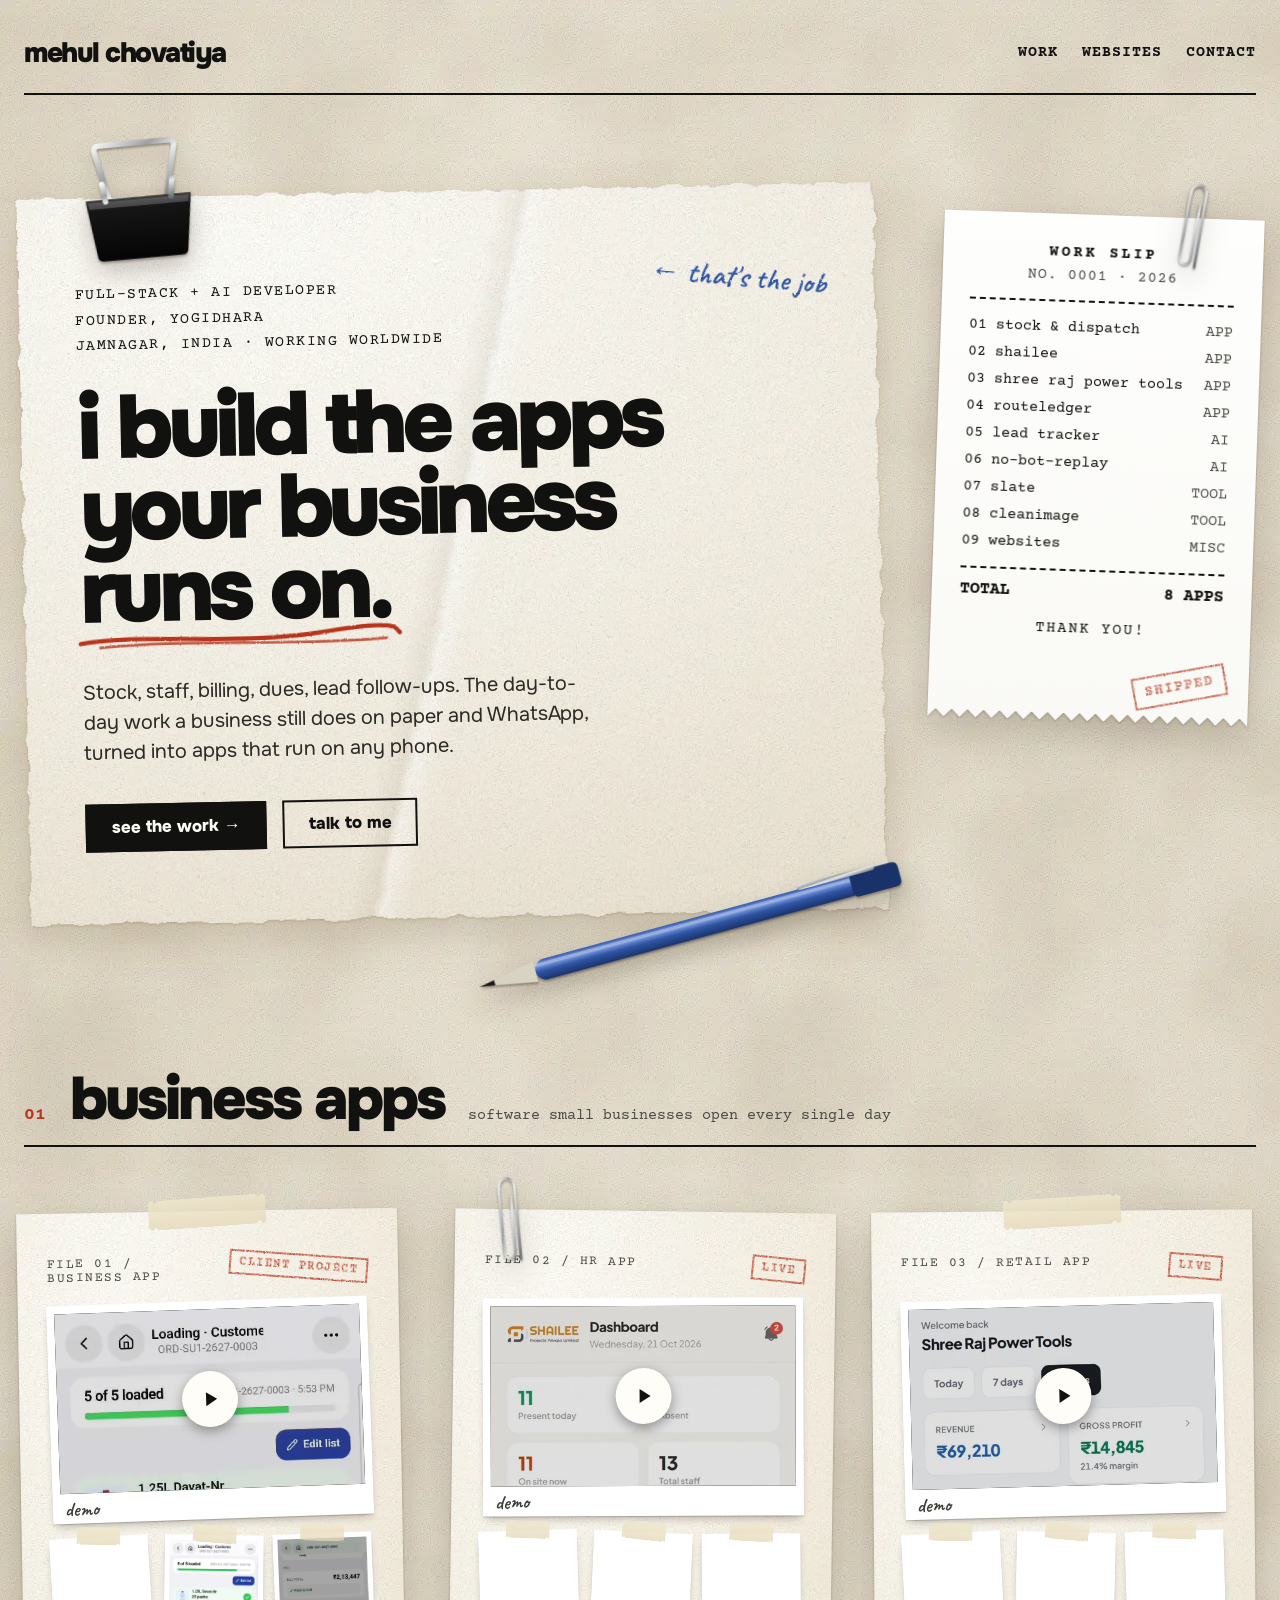
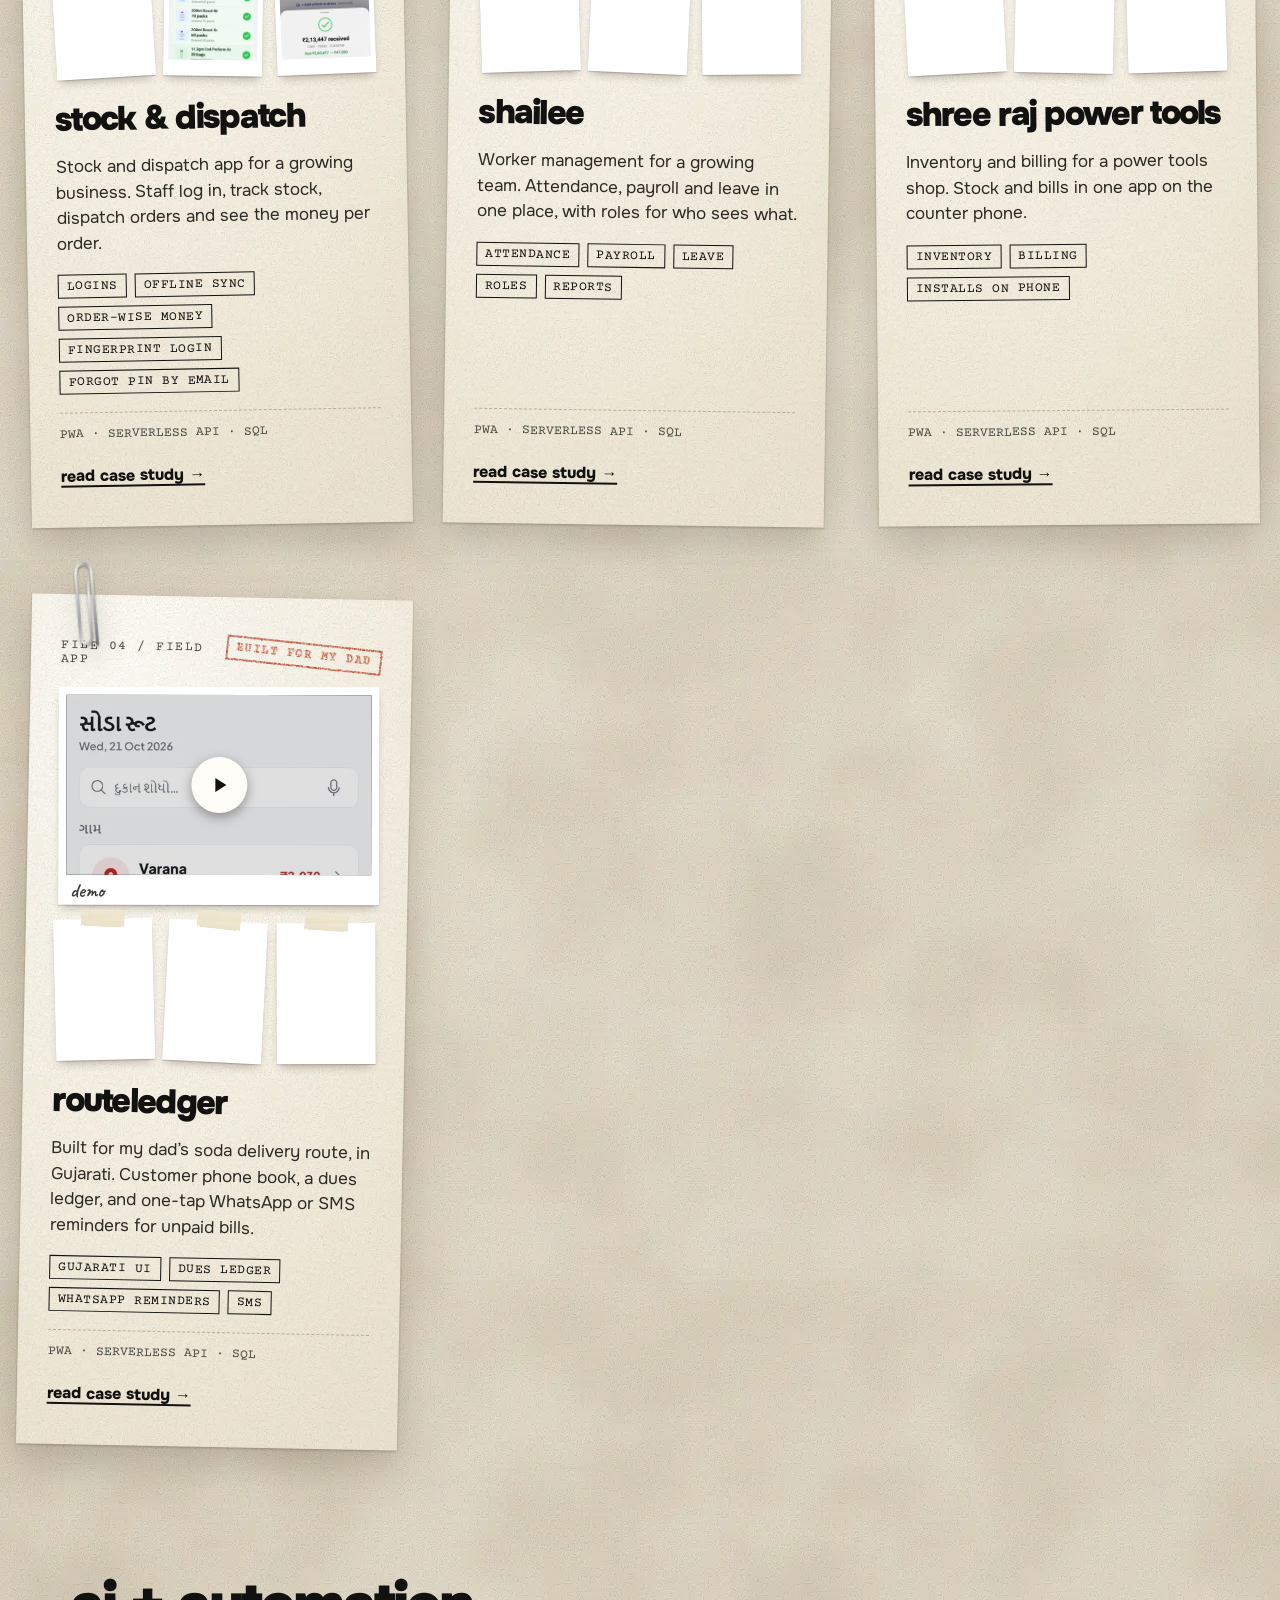
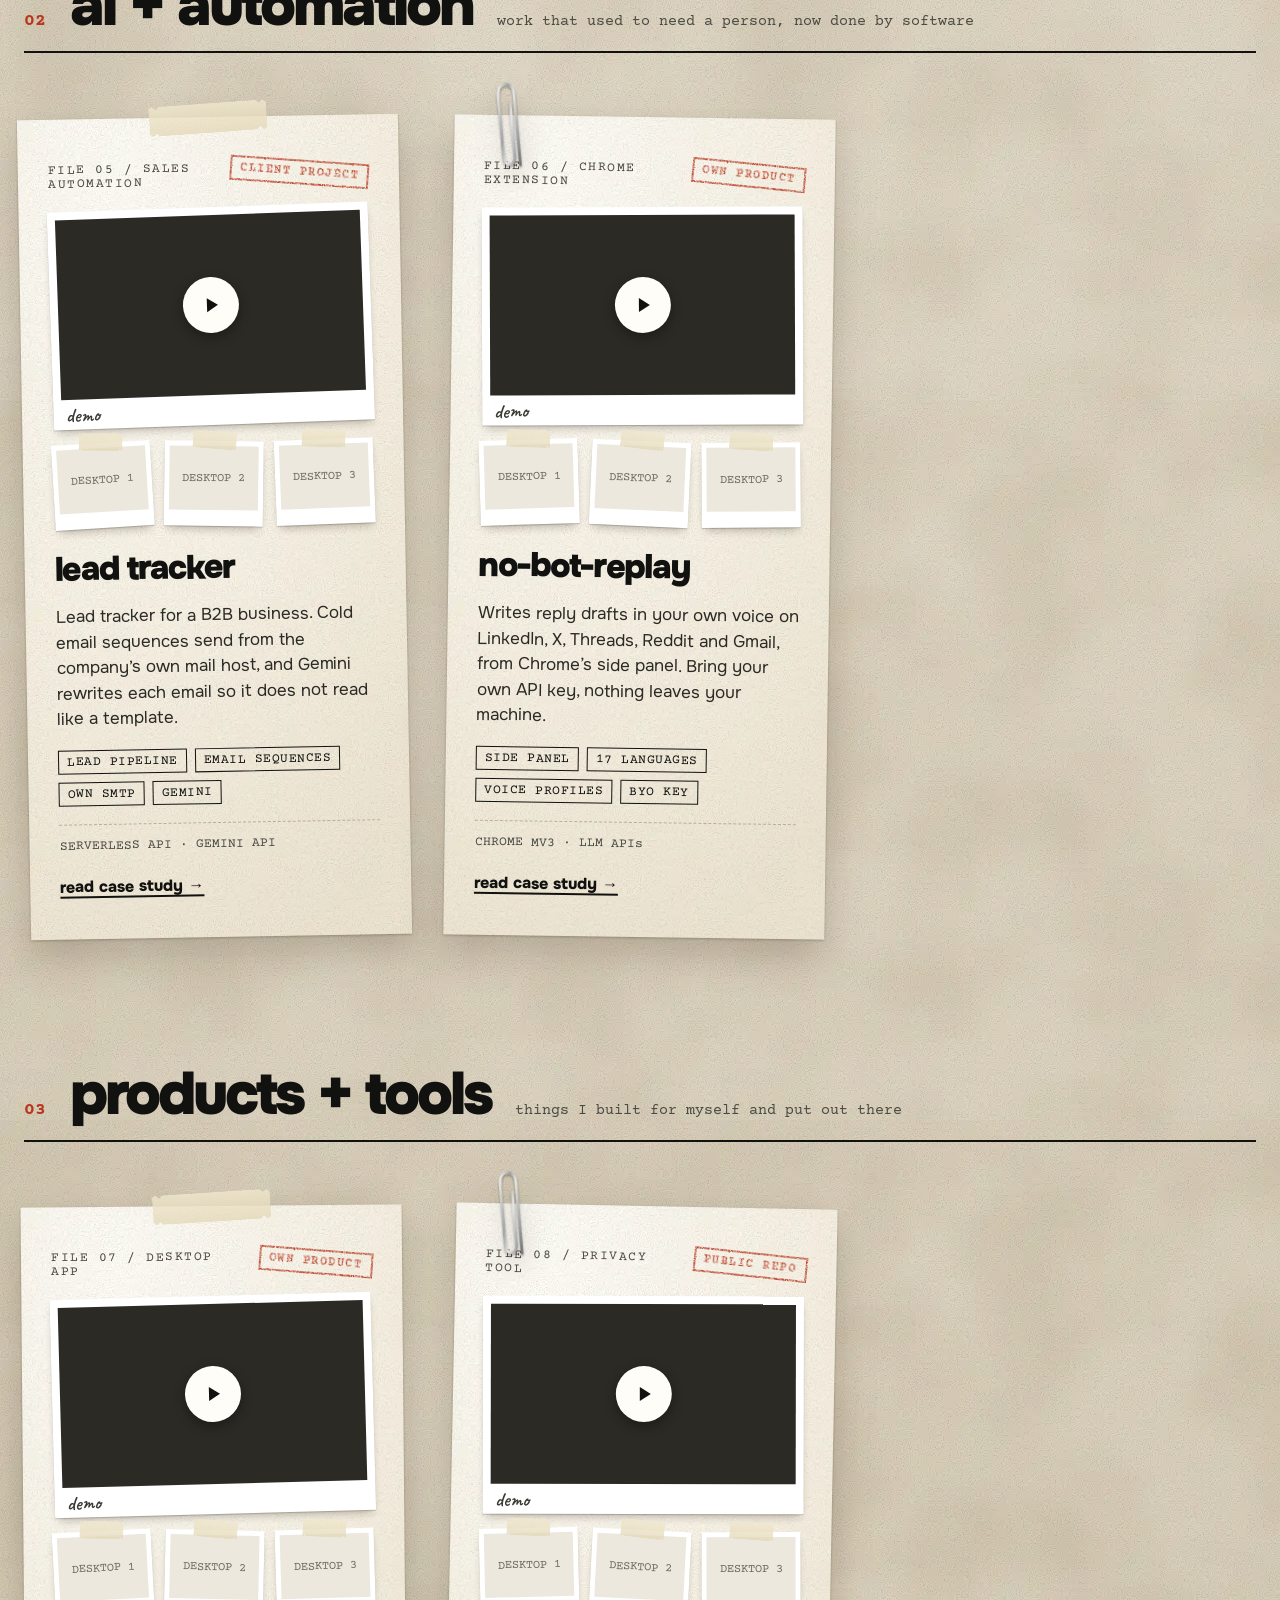
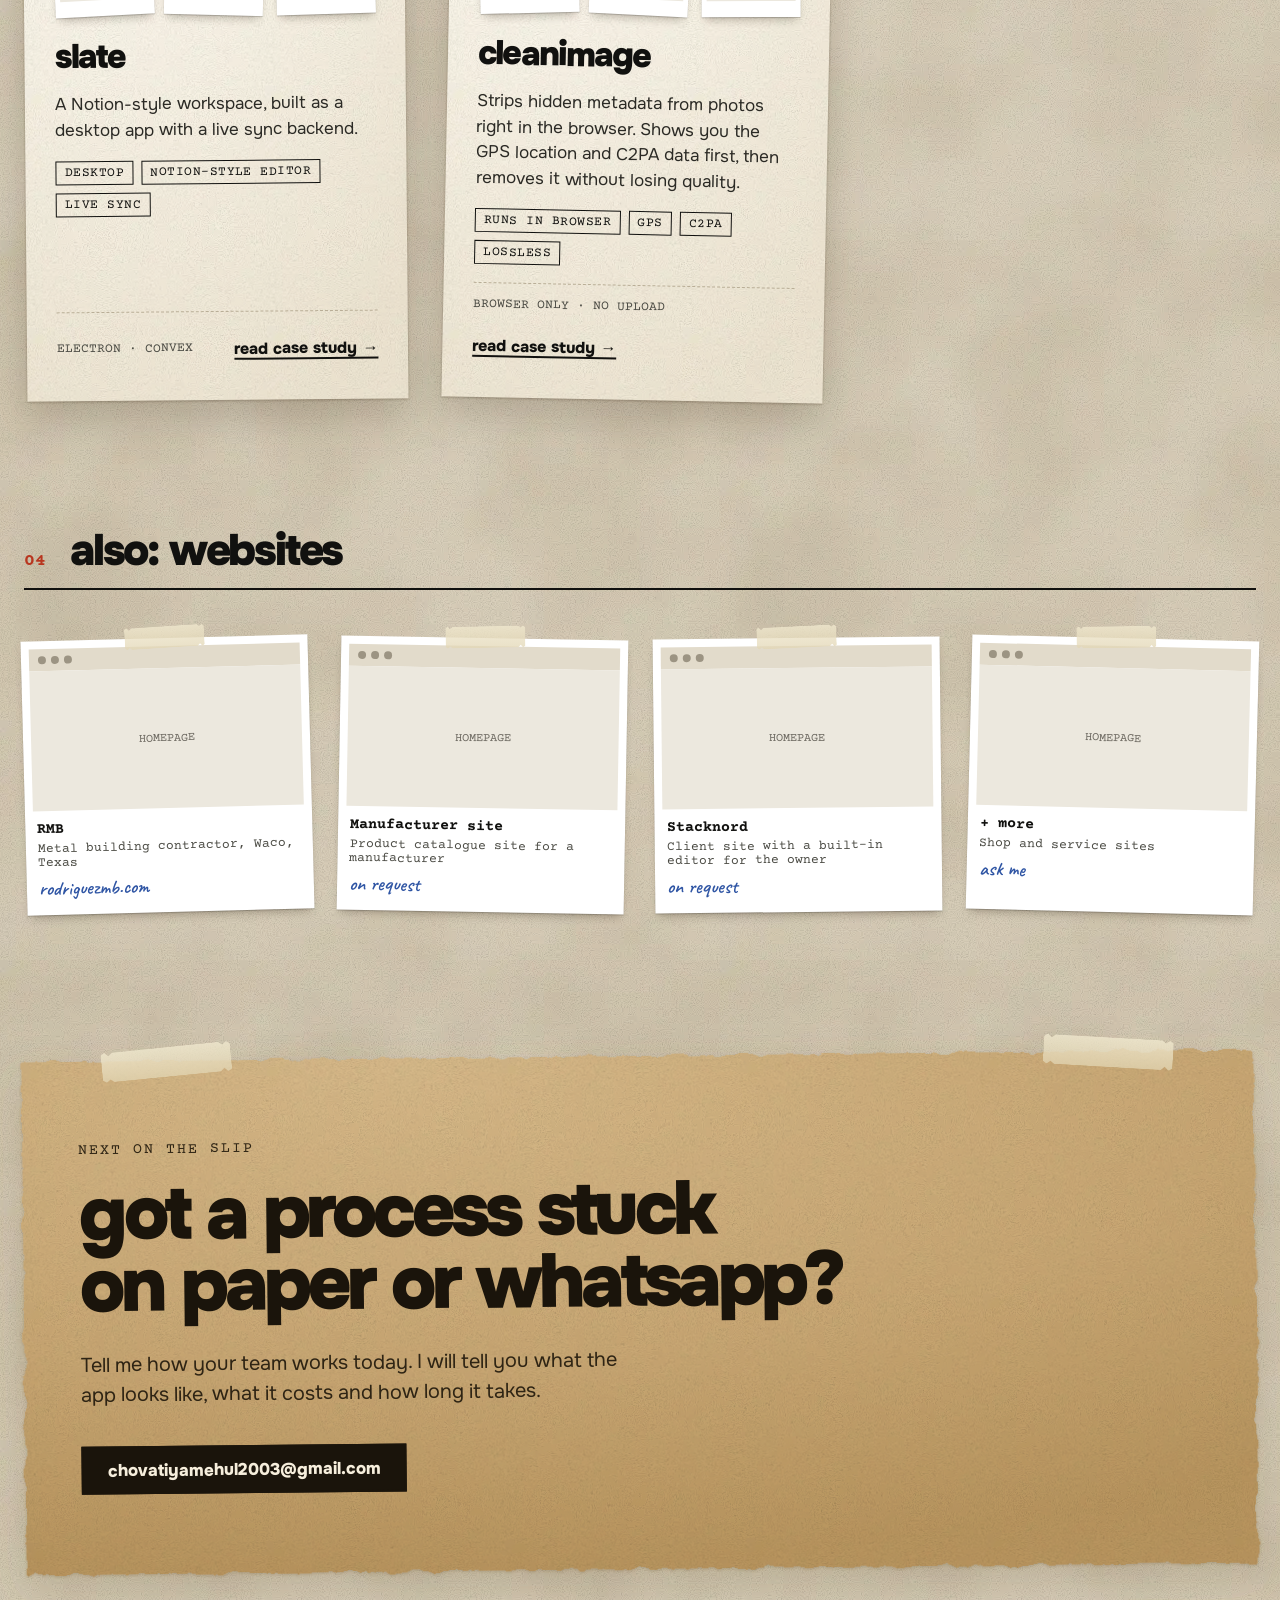
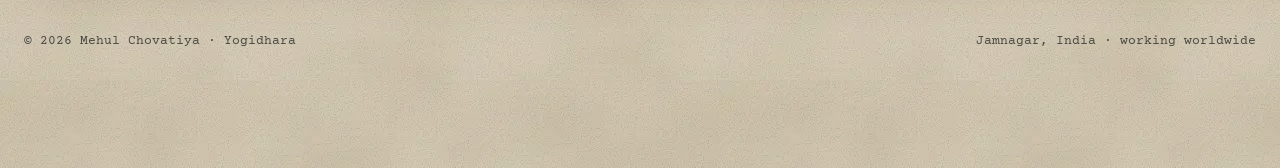
==== commit 25c29187: "fix: crop demo videos, stop screenshot zoom Videos were recorded into the top-left quarter of a 2x c" ====
--- a/index.html
+++ b/index.html
@@ -1,2 +1,2 @@
-<!DOCTYPE html><html lang="en"> <head><meta charset="utf-8"><meta name="viewport" content="width=device-width, initial-scale=1"><title>Mehul Chovatiya · apps for the work your business runs on</title><meta name="description" content="Full-stack and AI developer from Jamnagar, India. Business apps, AI automation and products: stock and dispatch, HR and payroll, billing, sales automation, Chrome extensions."><link rel="canonical" href="https://mehul773.github.io/"><style>@font-face{font-family:'Onest Variable';font-style:normal;font-display:swap;font-weight:100 900;src:url(/_astro/onest-latin-wght-normal.Dun_Rd-l.woff2) format('woff2-variations');}</style><link rel="preload" href="/_astro/onest-latin-wght-normal.Dun_Rd-l.woff2" as="font" type="font/woff2" crossorigin><link rel="preload" href="/_astro/courier-prime-latin-400-normal.BbyBr73r.woff2" as="font" type="font/woff2" crossorigin><meta property="og:type" content="website"><meta property="og:site_name" content="Mehul Chovatiya"><meta property="og:title" content="Mehul Chovatiya · apps for the work your business runs on"><meta property="og:description" content="Full-stack and AI developer from Jamnagar, India. Business apps, AI automation and products: stock and dispatch, HR and payroll, billing, sales automation, Chrome extensions."><meta property="og:url" content="https://mehul773.github.io/"><meta property="og:image" content="https://mehul773.github.io/og.jpg"><meta property="og:image:width" content="1200"><meta property="og:image:height" content="630"><meta name="twitter:card" content="summary_large_image"><meta name="twitter:title" content="Mehul Chovatiya · apps for the work your business runs on"><meta name="twitter:description" content="Full-stack and AI developer from Jamnagar, India. Business apps, AI automation and products: stock and dispatch, HR and payroll, billing, sales automation, Chrome extensions."><meta name="twitter:image" content="https://mehul773.github.io/og.jpg"><meta name="author" content="Mehul Chovatiya"><meta name="theme-color" content="#E2DACB"><link rel="icon" href="/favicon.svg" type="image/svg+xml"><link rel="sitemap" href="/sitemap.xml"><script type="application/ld+json">{"@context":"https://schema.org","@type":"Person","@id":"https://mehul773.github.io/#mehul","name":"Mehul Chovatiya","url":"https://mehul773.github.io/","jobTitle":"Full-stack and AI developer","email":"mailto:chovatiyamehul2003@gmail.com","knowsAbout":["Progressive web apps","Business software","AI automation","Chrome extensions"],"worksFor":{"@type":"Organization","name":"Yogidhara","url":"https://yogidhara.com"},"address":{"@type":"PostalAddress","addressLocality":"Jamnagar","addressRegion":"Gujarat","addressCountry":"IN"},"sameAs":["https://github.com/Mehul773","https://www.linkedin.com/in/mehul-chovatiya-15a0521ba"]}</script><style>@font-face{font-family:Courier Prime;font-style:normal;font-display:swap;font-weight:400;src:url(/_astro/courier-prime-latin-ext-400-normal.B-EsvyE4.woff2) format("woff2"),url(/_astro/courier-prime-latin-ext-400-normal.CKOCNFvK.woff) format("woff");unicode-range:U+0100-02BA,U+02BD-02C5,U+02C7-02CC,U+02CE-02D7,U+02DD-02FF,U+0304,U+0308,U+0329,U+1D00-1DBF,U+1E00-1E9F,U+1EF2-1EFF,U+2020,U+20A0-20AB,U+20AD-20C0,U+2113,U+2C60-2C7F,U+A720-A7FF}@font-face{font-family:Courier Prime;font-style:normal;font-display:swap;font-weight:400;src:url(/_astro/courier-prime-latin-400-normal.BbyBr73r.woff2) format("woff2"),url(/_astro/courier-prime-latin-400-normal.BAlbUm6l.woff) format("woff");unicode-range:U+0000-00FF,U+0131,U+0152-0153,U+02BB-02BC,U+02C6,U+02DA,U+02DC,U+0304,U+0308,U+0329,U+2000-206F,U+20AC,U+2122,U+2191,U+2193,U+2212,U+2215,U+FEFF,U+FFFD}@font-face{font-family:Courier Prime;font-style:normal;font-display:swap;font-weight:700;src:url(/_astro/courier-prime-latin-ext-700-normal.ByMJlNdM.woff2) format("woff2"),url(/_astro/courier-prime-latin-ext-700-normal.BIFoAzHx.woff) format("woff");unicode-range:U+0100-02BA,U+02BD-02C5,U+02C7-02CC,U+02CE-02D7,U+02DD-02FF,U+0304,U+0308,U+0329,U+1D00-1DBF,U+1E00-1E9F,U+1EF2-1EFF,U+2020,U+20A0-20AB,U+20AD-20C0,U+2113,U+2C60-2C7F,U+A720-A7FF}@font-face{font-family:Courier Prime;font-style:normal;font-display:swap;font-weight:700;src:url(/_astro/courier-prime-latin-700-normal.D1YCjmaD.woff2) format("woff2"),url(/_astro/courier-prime-latin-700-normal.CVvp4Sof.woff) format("woff");unicode-range:U+0000-00FF,U+0131,U+0152-0153,U+02BB-02BC,U+02C6,U+02DA,U+02DC,U+0304,U+0308,U+0329,U+2000-206F,U+20AC,U+2122,U+2191,U+2193,U+2212,U+2215,U+FEFF,U+FFFD}@font-face{font-family:Caveat;font-style:normal;font-display:swap;font-weight:600;src:url(/_astro/caveat-cyrillic-ext-600-normal.DDEJyoof.woff2) format("woff2"),url(/_astro/caveat-cyrillic-ext-600-normal.BLVNc-Ct.woff) format("woff");unicode-range:U+0460-052F,U+1C80-1C8A,U+20B4,U+2DE0-2DFF,U+A640-A69F,U+FE2E-FE2F}@font-face{font-family:Caveat;font-style:normal;font-display:swap;font-weight:600;src:url(/_astro/caveat-cyrillic-600-normal.Ba_MyzgW.woff2) format("woff2"),url(/_astro/caveat-cyrillic-600-normal.CqH0c_uj.woff) format("woff");unicode-range:U+0301,U+0400-045F,U+0490-0491,U+04B0-04B1,U+2116}@font-face{font-family:Caveat;font-style:normal;font-display:swap;font-weight:600;src:url(/_astro/caveat-latin-ext-600-normal.DDJRD6ps.woff2) format("woff2"),url(/_astro/caveat-latin-ext-600-normal.shBvSnoU.woff) format("woff");unicode-range:U+0100-02BA,U+02BD-02C5,U+02C7-02CC,U+02CE-02D7,U+02DD-02FF,U+0304,U+0308,U+0329,U+1D00-1DBF,U+1E00-1E9F,U+1EF2-1EFF,U+2020,U+20A0-20AB,U+20AD-20C0,U+2113,U+2C60-2C7F,U+A720-A7FF}@font-face{font-family:Caveat;font-style:normal;font-display:swap;font-weight:600;src:url(/_astro/caveat-latin-600-normal.zlTlWIYU.woff2) format("woff2"),url(/_astro/caveat-latin-600-normal.DUjB8dgm.woff) format("woff");unicode-range:U+0000-00FF,U+0131,U+0152-0153,U+02BB-02BC,U+02C6,U+02DA,U+02DC,U+0304,U+0308,U+0329,U+2000-206F,U+20AC,U+2122,U+2191,U+2193,U+2212,U+2215,U+FEFF,U+FFFD}:root{--ink: #11110f;--ink-2: #2b2a25;--muted: #4a4a43;--faint: #6e6a62;--rule: #b9ae97;--accent: #b8361f;--pen: #2f55a4;--paper-hi: #fffefa;--paper: #f8f3e7;--paper-lo: #eee6d4;--desk: #e2dacb;--mono: "Courier Prime", "Courier New", monospace;--sans: "Onest Variable", "Onest", "Helvetica Neue", Arial, sans-serif;--hand: "Caveat", cursive;--shadow-sheet: drop-shadow(0 1px 1px rgba(45, 32, 15, .28)) drop-shadow(0 16px 20px rgba(45, 32, 15, .22));--shadow-photo: 0 1px 1px rgba(0, 0, 0, .18), 0 6px 10px -4px rgba(45, 32, 15, .32)}*,*:before,*:after{box-sizing:border-box}html{-webkit-text-size-adjust:100%;scroll-behavior:smooth}@media(prefers-reduced-motion:reduce){html{scroll-behavior:auto}}body{margin:0;color:var(--ink);font-family:var(--sans);background-color:var(--desk);background-image:url(/textures/fiber.webp),url(/textures/blotch.webp),radial-gradient(140% 90% at 50% 0%,#ede7da,#e2daca 55%,#d6ccb8);background-blend-mode:multiply,multiply,normal;background-size:240px 240px,720px 720px,auto;background-attachment:scroll;overflow-x:hidden}img,video{max-width:100%;display:block}a{color:var(--ink)}a:hover{color:var(--accent)}:focus-visible{outline:3px solid var(--pen);outline-offset:3px}.skip{position:absolute;left:12px;top:-60px;z-index:50;padding:12px 16px;background:var(--ink);color:#fff;font-family:var(--mono)}.skip:focus{top:12px;color:#fff}.wrap{position:relative;max-width:1280px;margin:0 auto;padding:32px 24px 120px}.mono{font-family:var(--mono)}.hand{font-family:var(--hand);font-weight:600}.sr-only{position:absolute;width:1px;height:1px;padding:0;margin:-1px;overflow:hidden;clip:rect(0 0 0 0);white-space:nowrap;border:0}.site-head{display:flex;flex-wrap:wrap;justify-content:space-between;align-items:center;gap:16px;padding-bottom:20px;border-bottom:2px solid var(--ink)}.logo{font-weight:900;font-size:28px;letter-spacing:-1.5px;text-decoration:none}.site-nav{display:flex;flex-wrap:wrap;gap:24px;font-family:var(--mono);font-size:15px;font-weight:700;letter-spacing:1px}.site-nav a{text-decoration:none;padding:12px 0;display:inline-block}.sheet{position:relative;isolation:isolate}.sheet:before{content:"";position:absolute;inset:0;z-index:-1;background-image:url(/textures/fiber.webp),radial-gradient(120% 100% at 25% 8%,var(--paper-hi) 0%,var(--paper) 55%,var(--paper-lo) 100%);background-blend-mode:multiply,normal;filter:var(--shadow-sheet)}.sheet--torn:before{filter:url(#torn) var(--shadow-sheet)}.sheet--napkin:before{background-image:url(/textures/fiber.webp),linear-gradient(103deg,#0000 47%,#3c2d140f 49.5%,#ffffff80 50.5%,#0000 53%),radial-gradient(120% 100% at 25% 8%,#fffffc,#f6f2e8 60%,#ece5d6);background-blend-mode:multiply,normal,normal}.sheet--kraft:before{background-image:url(/textures/fiber.webp),radial-gradient(120% 100% at 30% 0%,#d6b98a,#c8a774 60%,#b8955f)}.tilt{transform:rotate(var(--tilt, 0deg))}.tape{position:absolute;z-index:3;height:30px;background:linear-gradient(180deg,#f0e8cecc,#e2d6b4bd);clip-path:polygon(0 8%,3% 0,6% 12%,9% 2%,91% 0,94% 10%,97% 1%,100% 9%,100% 92%,97% 100%,94% 88%,91% 99%,9% 100%,6% 90%,3% 100%,0 91%);pointer-events:none}.prop{position:absolute;z-index:4;pointer-events:none;filter:drop-shadow(0 2px 1px rgba(30,20,8,.35)) drop-shadow(0 10px 12px rgba(30,20,8,.25))}.stamp{filter:url(#stamp);display:inline-block;font-family:var(--mono);font-weight:700;letter-spacing:1.5px;color:var(--accent);border:2.5px solid var(--accent);opacity:.9;white-space:nowrap}.ink{filter:url(#ink)}.photo{position:relative;background:#fff;box-shadow:var(--shadow-photo)}.placeholder{display:flex;align-items:center;justify-content:center;text-align:center;background:#ece8de;color:var(--faint);font-family:var(--mono);font-size:12px;padding:8px}.hero{display:flex;flex-wrap:wrap;gap:56px;padding:96px 0 120px;align-items:flex-start}.hero-sheet{flex:999 1 560px;min-width:0;padding:84px 56px 72px}.hero-eyebrow{margin:0 0 28px;font-family:var(--mono);font-size:15px;letter-spacing:1.5px;line-height:1.7}.hero h1{margin:0;font-weight:900;font-size:clamp(46px,7vw,92px);line-height:.92;letter-spacing:-.06em}.underline{position:relative;display:inline-block}.underline svg{position:absolute;left:-6px;bottom:-18px;width:106%;height:26px}.hero-lede{margin:44px 0 0;font-size:20px;line-height:1.5;max-width:520px;color:var(--ink-2)}.hero-note{position:absolute;right:48px;top:72px;margin:0;font-size:30px;color:var(--pen);transform:rotate(6deg)}.btn-row{display:flex;flex-wrap:wrap;gap:16px;margin-top:36px}.btn{display:inline-flex;align-items:center;min-height:48px;padding:0 24px;text-decoration:none;font-weight:800;font-size:17px;border:2px solid var(--ink)}.btn--solid{background:var(--ink);color:#fffdf7}.btn--solid:hover{background:var(--accent);border-color:var(--accent);color:#fffdf7}.receipt-wrap{flex:1 1 320px;min-width:0;position:relative;margin-top:24px;filter:var(--shadow-sheet)}.receipt{position:relative;padding:30px 28px 84px;font-family:var(--mono);font-size:15px;background-image:url(/textures/fiber.webp),linear-gradient(180deg,#fdfdfa,#f5f4ee);background-blend-mode:soft-light,normal;-webkit-mask:linear-gradient(#000 0 0) top / 100% calc(100% - 9px) no-repeat,conic-gradient(from -45deg at bottom,#0000,#000 1deg 89deg,#0000 90deg) bottom / 16px 9px repeat-x;mask:linear-gradient(#000 0 0) top / 100% calc(100% - 9px) no-repeat,conic-gradient(from -45deg at bottom,#0000,#000 1deg 89deg,#0000 90deg) bottom / 16px 9px repeat-x}.receipt h2{margin:0;text-align:center;font-size:15px;letter-spacing:3px}.receipt-lines{list-style:none;margin:0;padding:12px 0;border-top:2px dashed var(--ink);border-bottom:2px dashed var(--ink)}.receipt-lines a{display:flex;justify-content:space-between;gap:12px;padding:5px 0;text-decoration:none}.receipt-lines a span:last-child{color:var(--muted)}.shelf{padding:32px 0 96px;scroll-margin-top:24px}.shelf-head{display:flex;flex-wrap:wrap;align-items:baseline;gap:8px 24px;border-bottom:2px solid var(--ink);padding-bottom:16px;margin-bottom:64px}.shelf-head .no{font-family:var(--mono);font-size:18px;font-weight:700;color:var(--accent)}.shelf-head h2{margin:0;font-weight:900;font-size:clamp(36px,5vw,60px);letter-spacing:-.05em;line-height:1}.shelf-head p{margin:0;flex:1 1 280px;font-family:var(--mono);font-size:15px;color:var(--muted)}.cards{display:grid;grid-template-columns:repeat(auto-fill,minmax(min(340px,100%),1fr));gap:72px 44px}.card{padding:44px 30px 30px;display:flex;flex-direction:column;gap:18px;transition:transform .25s ease}.card:hover{transform:rotate(var(--tilt, 0deg)) translateY(-4px)}.card-top{display:flex;justify-content:space-between;align-items:flex-start;gap:12px}.card-file{font-family:var(--mono);font-size:13px;letter-spacing:1.5px;color:var(--muted)}.card .stamp{font-size:12px;padding:4px 8px;transform:rotate(5deg)}.card h3{margin:6px 0 0;font-weight:900;font-size:34px;letter-spacing:-.05em;line-height:1}.card h3 a{text-decoration:none}.card h3 a:after{content:"";position:absolute;inset:0;z-index:1}.card-what{margin:0;font-size:17px;line-height:1.5;color:var(--ink-2)}.tags{display:flex;flex-wrap:wrap;gap:8px;list-style:none;margin:0;padding:0}.tags li{font-family:var(--mono);font-size:13px;letter-spacing:.5px;border:1.5px solid var(--ink);padding:4px 8px}.card-foot{display:flex;flex-wrap:wrap;justify-content:space-between;align-items:center;gap:12px;border-top:1.5px dashed var(--rule);padding-top:14px;margin-top:auto}.card-foot .stack{font-family:var(--mono);font-size:13px;color:var(--muted)}.card-foot .more{font-weight:800;font-size:16px;min-height:44px;display:inline-flex;align-items:center;text-decoration:underline;text-decoration-thickness:2px;text-underline-offset:4px}.media-main{padding:8px 8px 30px;transform:rotate(-1deg)}.media-main .frame{position:relative;height:180px;background:var(--ink-2);display:flex;align-items:center;justify-content:center;overflow:hidden}.media-main .frame img{position:absolute;inset:0;width:100%;height:100%;object-fit:cover;object-position:top;opacity:.85}.media-main .play{position:relative;z-index:1;box-shadow:0 4px 12px #00000059}.media-main .label{position:absolute;left:12px;bottom:2px;font-size:20px;color:#3a3a35}.play{width:56px;height:56px;border-radius:50%;background:#fffdf7;display:flex;align-items:center;justify-content:center}.media-shots{display:flex;gap:12px;margin-top:-2px}.media-shots .photo{flex:1 1 0;min-width:0;padding:5px 5px 16px}.media-shots img{width:100%;object-fit:cover;object-position:top}.sites{display:grid;grid-template-columns:repeat(auto-fill,minmax(min(240px,100%),1fr));gap:40px 28px}.site-card{display:block;padding:8px 8px 14px;text-decoration:none}.site-card .bar{display:flex;gap:5px;padding:7px 9px;background:#e2dbcb}.site-card .bar span{width:8px;height:8px;border-radius:50%;background:#9c9483}.site-card p{margin:4px 4px 0}.contact{margin-top:48px;padding:80px 56px;scroll-margin-top:24px}.contact h2{margin:0;font-weight:900;font-size:clamp(38px,6vw,76px);line-height:.95;letter-spacing:-.06em;color:#1a140b}.contact p{color:#2e2414}.contact .btn{border-color:#1a140b;color:#1a140b}.contact .btn--solid{background:#1a140b;color:#f6eedc}.contact .btn--solid:hover{background:var(--accent);border-color:var(--accent)}.site-foot{margin-top:64px;display:flex;flex-wrap:wrap;justify-content:space-between;gap:12px;font-family:var(--mono);font-size:13px;color:var(--muted)}.cs-head{padding:64px 0 40px}.cs-head h1{margin:24px 0 0;font-weight:900;font-size:clamp(48px,8vw,104px);line-height:.9;letter-spacing:-.06em}.cs-head .stamp{font-size:13px;padding:4px 10px;transform:rotate(-3deg)}.demo-login{margin:16px 0 0;font-size:14px;line-height:1.7;color:var(--ink-2)}.demo-login span{color:var(--muted)}.cs-lede{margin:28px 0 0;font-size:22px;line-height:1.5;max-width:700px;color:var(--ink-2)}.facts{display:grid;grid-template-columns:repeat(auto-fit,minmax(200px,1fr));border-top:2px solid var(--ink);border-bottom:2px solid var(--ink);font-family:var(--mono);margin:0}.facts div{padding:20px 20px 20px 0}.facts dt{font-size:13px;letter-spacing:1.5px;color:var(--muted)}.facts dd{margin:6px 0 0;font-size:18px;font-weight:700}.cs-video{margin:64px 0 40px;padding:28px}.cs-video .frame{position:relative;aspect-ratio:16 / 9;background:var(--ink-2);display:flex;align-items:center;justify-content:center}.cs-video video{width:100%;height:100%}.cs-phone{display:flex;flex-wrap:wrap;align-items:center;justify-content:center;gap:56px 72px;margin:72px 0 64px}.device{position:relative;flex:0 0 auto;width:min(320px,100%);padding:12px;background:#141412;border-radius:46px;box-shadow:0 2px 2px #00000040,0 30px 40px -18px #2d200f8c,inset 0 0 0 2px #3a3a36}.device video{display:block;width:100%;height:auto;aspect-ratio:392 / 810;border-radius:34px;background:#2b2a25;object-fit:cover}.flow{flex:1 1 360px;min-width:0;max-width:560px;padding:40px 36px 32px}.flow-head{margin:0 0 16px;font-size:14px;letter-spacing:2px;color:var(--muted)}.flow ol{margin:0;padding:0;list-style:none;counter-reset:step}.flow li{counter-increment:step;display:flex;gap:16px;padding:12px 0;border-bottom:1.5px dashed var(--rule);font-size:18px;line-height:1.45}.flow li:before{content:counter(step,decimal-leading-zero);font-family:var(--mono);font-weight:700;color:var(--accent);flex:0 0 auto;padding-top:2px}.flow-note{margin:18px 0 0;font-size:24px;color:var(--pen)}.cs-screens.cs-screens--phone{grid-template-columns:repeat(auto-fill,minmax(min(140px,45%),1fr));gap:28px 20px}.cs-screens--phone figure{padding:6px 6px 12px}.cs-screens--phone img{width:100%;aspect-ratio:392 / 810;object-fit:cover;object-position:top;background:#ece8de}.cs-screens--phone figcaption{font-size:13px;margin-top:8px}.cs-screens{display:grid;grid-template-columns:repeat(auto-fill,minmax(min(200px,100%),1fr));gap:32px 24px;padding:8px 0 56px}.cs-screens figure{margin:0;padding:10px 10px 16px}.cs-screens figcaption{margin-top:12px;text-align:center;font-family:var(--mono);font-size:14px}.cs-block{display:flex;flex-wrap:wrap;gap:24px 48px;padding:32px 0 48px;border-top:1.5px dashed var(--rule)}.cs-block>header{flex:1 1 240px;min-width:0}.cs-block>header .no{font-family:var(--mono);font-size:18px;font-weight:700;color:var(--accent)}.cs-block>header h2{margin:8px 0 0;font-weight:900;font-size:44px;letter-spacing:-.05em;line-height:1}.cs-block>.body{flex:2 1 420px;min-width:0}.features{display:grid;grid-template-columns:repeat(auto-fill,minmax(min(220px,100%),1fr));gap:20px;list-style:none;margin:0;padding:0}.features li{padding:20px}.features h3{margin:0;font-weight:800;font-size:19px;letter-spacing:-.02em}.features p{margin:8px 0 0;font-size:16px;line-height:1.5;color:var(--ink-2)}.quote{margin-top:32px;padding:48px 40px}.quote blockquote{margin:0;font-weight:900;font-size:clamp(28px,4vw,48px);line-height:1.05;letter-spacing:-.04em}.cs-next{display:flex;flex-wrap:wrap;justify-content:space-between;align-items:center;gap:24px;margin-top:72px;padding-top:32px;border-top:2px solid var(--ink)}.zoom{display:block;width:100%;padding:0;border:0;background:none;cursor:zoom-in}.zoom:hover img{filter:brightness(1.04)}.lightbox{width:100vw;height:100dvh;max-width:none;max-height:none;margin:0;padding:0;border:0;background:transparent;color:#f2efe6}.lightbox::backdrop{background:#11110fe0}.lightbox[open]{display:flex;align-items:center;justify-content:center}.lb-figure{margin:0;display:flex;flex-direction:column;align-items:center;gap:14px;pointer-events:none}.lb-img{max-width:min(92vw,1200px);max-height:calc(100dvh - 120px);width:auto;height:auto;background:#fff;box-shadow:0 20px 50px #00000080;pointer-events:auto}.lb-cap{font-size:15px;letter-spacing:1px}.lb-btn{position:fixed;width:52px;height:52px;border-radius:50%;border:0;background:#fffdf7;color:#11110f;font-size:22px;font-weight:700;cursor:pointer;box-shadow:0 6px 16px #0006}.lb-btn:hover{background:var(--accent);color:#fffdf7}.lb-prev{left:20px;top:50%;transform:translateY(-50%)}.lb-next{right:20px;top:50%;transform:translateY(-50%)}.lb-close{right:20px;top:20px}@media(max-width:720px){.wrap{padding:20px 16px 80px}.hero{padding:64px 0 80px;gap:48px}.hero-sheet{padding:64px 24px 48px}.hero-note,.prop--pen{display:none}.tilt{transform:rotate(calc(var(--tilt, 0deg) * .4))}.card{padding:40px 20px 24px}.contact{padding:56px 24px}.cs-video{padding:12px}.lb-prev,.lb-next{top:auto;bottom:20px;transform:none}.lb-img{max-height:calc(100dvh - 160px)}.sheet--torn:before{filter:none}.sheet:before{filter:none;box-shadow:0 1px 1px #2d200f40,0 12px 18px -8px #2d200f4d}.receipt-wrap{filter:none}.prop{filter:drop-shadow(0 4px 4px rgba(30,20,8,.3))}.ink,.stamp{filter:none}}@media(prefers-reduced-motion:reduce){.card,.card:hover{transition:none}}
+<!DOCTYPE html><html lang="en"> <head><meta charset="utf-8"><meta name="viewport" content="width=device-width, initial-scale=1"><title>Mehul Chovatiya · apps for the work your business runs on</title><meta name="description" content="Full-stack and AI developer from Jamnagar, India. Business apps, AI automation and products: stock and dispatch, HR and payroll, billing, sales automation, Chrome extensions."><link rel="canonical" href="https://mehul773.github.io/"><style>@font-face{font-family:'Onest Variable';font-style:normal;font-display:swap;font-weight:100 900;src:url(/_astro/onest-latin-wght-normal.Dun_Rd-l.woff2) format('woff2-variations');}</style><link rel="preload" href="/_astro/onest-latin-wght-normal.Dun_Rd-l.woff2" as="font" type="font/woff2" crossorigin><link rel="preload" href="/_astro/courier-prime-latin-400-normal.BbyBr73r.woff2" as="font" type="font/woff2" crossorigin><meta property="og:type" content="website"><meta property="og:site_name" content="Mehul Chovatiya"><meta property="og:title" content="Mehul Chovatiya · apps for the work your business runs on"><meta property="og:description" content="Full-stack and AI developer from Jamnagar, India. Business apps, AI automation and products: stock and dispatch, HR and payroll, billing, sales automation, Chrome extensions."><meta property="og:url" content="https://mehul773.github.io/"><meta property="og:image" content="https://mehul773.github.io/og.jpg"><meta property="og:image:width" content="1200"><meta property="og:image:height" content="630"><meta name="twitter:card" content="summary_large_image"><meta name="twitter:title" content="Mehul Chovatiya · apps for the work your business runs on"><meta name="twitter:description" content="Full-stack and AI developer from Jamnagar, India. Business apps, AI automation and products: stock and dispatch, HR and payroll, billing, sales automation, Chrome extensions."><meta name="twitter:image" content="https://mehul773.github.io/og.jpg"><meta name="author" content="Mehul Chovatiya"><meta name="theme-color" content="#E2DACB"><link rel="icon" href="/favicon.svg" type="image/svg+xml"><link rel="sitemap" href="/sitemap.xml"><script type="application/ld+json">{"@context":"https://schema.org","@type":"Person","@id":"https://mehul773.github.io/#mehul","name":"Mehul Chovatiya","url":"https://mehul773.github.io/","jobTitle":"Full-stack and AI developer","email":"mailto:chovatiyamehul2003@gmail.com","knowsAbout":["Progressive web apps","Business software","AI automation","Chrome extensions"],"worksFor":{"@type":"Organization","name":"Yogidhara","url":"https://yogidhara.com"},"address":{"@type":"PostalAddress","addressLocality":"Jamnagar","addressRegion":"Gujarat","addressCountry":"IN"},"sameAs":["https://github.com/Mehul773","https://www.linkedin.com/in/mehul-chovatiya-15a0521ba"]}</script><style>@font-face{font-family:Courier Prime;font-style:normal;font-display:swap;font-weight:400;src:url(/_astro/courier-prime-latin-ext-400-normal.B-EsvyE4.woff2) format("woff2"),url(/_astro/courier-prime-latin-ext-400-normal.CKOCNFvK.woff) format("woff");unicode-range:U+0100-02BA,U+02BD-02C5,U+02C7-02CC,U+02CE-02D7,U+02DD-02FF,U+0304,U+0308,U+0329,U+1D00-1DBF,U+1E00-1E9F,U+1EF2-1EFF,U+2020,U+20A0-20AB,U+20AD-20C0,U+2113,U+2C60-2C7F,U+A720-A7FF}@font-face{font-family:Courier Prime;font-style:normal;font-display:swap;font-weight:400;src:url(/_astro/courier-prime-latin-400-normal.BbyBr73r.woff2) format("woff2"),url(/_astro/courier-prime-latin-400-normal.BAlbUm6l.woff) format("woff");unicode-range:U+0000-00FF,U+0131,U+0152-0153,U+02BB-02BC,U+02C6,U+02DA,U+02DC,U+0304,U+0308,U+0329,U+2000-206F,U+20AC,U+2122,U+2191,U+2193,U+2212,U+2215,U+FEFF,U+FFFD}@font-face{font-family:Courier Prime;font-style:normal;font-display:swap;font-weight:700;src:url(/_astro/courier-prime-latin-ext-700-normal.ByMJlNdM.woff2) format("woff2"),url(/_astro/courier-prime-latin-ext-700-normal.BIFoAzHx.woff) format("woff");unicode-range:U+0100-02BA,U+02BD-02C5,U+02C7-02CC,U+02CE-02D7,U+02DD-02FF,U+0304,U+0308,U+0329,U+1D00-1DBF,U+1E00-1E9F,U+1EF2-1EFF,U+2020,U+20A0-20AB,U+20AD-20C0,U+2113,U+2C60-2C7F,U+A720-A7FF}@font-face{font-family:Courier Prime;font-style:normal;font-display:swap;font-weight:700;src:url(/_astro/courier-prime-latin-700-normal.D1YCjmaD.woff2) format("woff2"),url(/_astro/courier-prime-latin-700-normal.CVvp4Sof.woff) format("woff");unicode-range:U+0000-00FF,U+0131,U+0152-0153,U+02BB-02BC,U+02C6,U+02DA,U+02DC,U+0304,U+0308,U+0329,U+2000-206F,U+20AC,U+2122,U+2191,U+2193,U+2212,U+2215,U+FEFF,U+FFFD}@font-face{font-family:Caveat;font-style:normal;font-display:swap;font-weight:600;src:url(/_astro/caveat-cyrillic-ext-600-normal.DDEJyoof.woff2) format("woff2"),url(/_astro/caveat-cyrillic-ext-600-normal.BLVNc-Ct.woff) format("woff");unicode-range:U+0460-052F,U+1C80-1C8A,U+20B4,U+2DE0-2DFF,U+A640-A69F,U+FE2E-FE2F}@font-face{font-family:Caveat;font-style:normal;font-display:swap;font-weight:600;src:url(/_astro/caveat-cyrillic-600-normal.Ba_MyzgW.woff2) format("woff2"),url(/_astro/caveat-cyrillic-600-normal.CqH0c_uj.woff) format("woff");unicode-range:U+0301,U+0400-045F,U+0490-0491,U+04B0-04B1,U+2116}@font-face{font-family:Caveat;font-style:normal;font-display:swap;font-weight:600;src:url(/_astro/caveat-latin-ext-600-normal.DDJRD6ps.woff2) format("woff2"),url(/_astro/caveat-latin-ext-600-normal.shBvSnoU.woff) format("woff");unicode-range:U+0100-02BA,U+02BD-02C5,U+02C7-02CC,U+02CE-02D7,U+02DD-02FF,U+0304,U+0308,U+0329,U+1D00-1DBF,U+1E00-1E9F,U+1EF2-1EFF,U+2020,U+20A0-20AB,U+20AD-20C0,U+2113,U+2C60-2C7F,U+A720-A7FF}@font-face{font-family:Caveat;font-style:normal;font-display:swap;font-weight:600;src:url(/_astro/caveat-latin-600-normal.zlTlWIYU.woff2) format("woff2"),url(/_astro/caveat-latin-600-normal.DUjB8dgm.woff) format("woff");unicode-range:U+0000-00FF,U+0131,U+0152-0153,U+02BB-02BC,U+02C6,U+02DA,U+02DC,U+0304,U+0308,U+0329,U+2000-206F,U+20AC,U+2122,U+2191,U+2193,U+2212,U+2215,U+FEFF,U+FFFD}:root{--ink: #11110f;--ink-2: #2b2a25;--muted: #4a4a43;--faint: #6e6a62;--rule: #b9ae97;--accent: #b8361f;--pen: #2f55a4;--paper-hi: #fffefa;--paper: #f8f3e7;--paper-lo: #eee6d4;--desk: #e2dacb;--mono: "Courier Prime", "Courier New", monospace;--sans: "Onest Variable", "Onest", "Helvetica Neue", Arial, sans-serif;--hand: "Caveat", cursive;--shadow-sheet: drop-shadow(0 1px 1px rgba(45, 32, 15, .28)) drop-shadow(0 16px 20px rgba(45, 32, 15, .22));--shadow-photo: 0 1px 1px rgba(0, 0, 0, .18), 0 6px 10px -4px rgba(45, 32, 15, .32)}*,*:before,*:after{box-sizing:border-box}html{-webkit-text-size-adjust:100%;scroll-behavior:smooth}@media(prefers-reduced-motion:reduce){html{scroll-behavior:auto}}body{margin:0;color:var(--ink);font-family:var(--sans);background-color:var(--desk);background-image:url(/textures/fiber.webp),url(/textures/blotch.webp),radial-gradient(140% 90% at 50% 0%,#ede7da,#e2daca 55%,#d6ccb8);background-blend-mode:multiply,multiply,normal;background-size:240px 240px,720px 720px,auto;background-attachment:scroll;overflow-x:hidden}img,video{max-width:100%;height:auto;display:block}a{color:var(--ink)}a:hover{color:var(--accent)}:focus-visible{outline:3px solid var(--pen);outline-offset:3px}.skip{position:absolute;left:12px;top:-60px;z-index:50;padding:12px 16px;background:var(--ink);color:#fff;font-family:var(--mono)}.skip:focus{top:12px;color:#fff}.wrap{position:relative;max-width:1280px;margin:0 auto;padding:32px 24px 120px}.mono{font-family:var(--mono)}.hand{font-family:var(--hand);font-weight:600}.sr-only{position:absolute;width:1px;height:1px;padding:0;margin:-1px;overflow:hidden;clip:rect(0 0 0 0);white-space:nowrap;border:0}.site-head{display:flex;flex-wrap:wrap;justify-content:space-between;align-items:center;gap:16px;padding-bottom:20px;border-bottom:2px solid var(--ink)}.logo{font-weight:900;font-size:28px;letter-spacing:-1.5px;text-decoration:none}.site-nav{display:flex;flex-wrap:wrap;gap:24px;font-family:var(--mono);font-size:15px;font-weight:700;letter-spacing:1px}.site-nav a{text-decoration:none;padding:12px 0;display:inline-block}.sheet{position:relative;isolation:isolate}.sheet:before{content:"";position:absolute;inset:0;z-index:-1;background-image:url(/textures/fiber.webp),radial-gradient(120% 100% at 25% 8%,var(--paper-hi) 0%,var(--paper) 55%,var(--paper-lo) 100%);background-blend-mode:multiply,normal;filter:var(--shadow-sheet)}.sheet--torn:before{filter:url(#torn) var(--shadow-sheet)}.sheet--napkin:before{background-image:url(/textures/fiber.webp),linear-gradient(103deg,#0000 47%,#3c2d140f 49.5%,#ffffff80 50.5%,#0000 53%),radial-gradient(120% 100% at 25% 8%,#fffffc,#f6f2e8 60%,#ece5d6);background-blend-mode:multiply,normal,normal}.sheet--kraft:before{background-image:url(/textures/fiber.webp),radial-gradient(120% 100% at 30% 0%,#d6b98a,#c8a774 60%,#b8955f)}.tilt{transform:rotate(var(--tilt, 0deg))}.tape{position:absolute;z-index:3;height:30px;background:linear-gradient(180deg,#f0e8cecc,#e2d6b4bd);clip-path:polygon(0 8%,3% 0,6% 12%,9% 2%,91% 0,94% 10%,97% 1%,100% 9%,100% 92%,97% 100%,94% 88%,91% 99%,9% 100%,6% 90%,3% 100%,0 91%);pointer-events:none}.prop{position:absolute;z-index:4;pointer-events:none;filter:drop-shadow(0 2px 1px rgba(30,20,8,.35)) drop-shadow(0 10px 12px rgba(30,20,8,.25))}.stamp{filter:url(#stamp);display:inline-block;font-family:var(--mono);font-weight:700;letter-spacing:1.5px;color:var(--accent);border:2.5px solid var(--accent);opacity:.9;white-space:nowrap}.ink{filter:url(#ink)}.photo{position:relative;background:#fff;box-shadow:var(--shadow-photo)}.placeholder{display:flex;align-items:center;justify-content:center;text-align:center;background:#ece8de;color:var(--faint);font-family:var(--mono);font-size:12px;padding:8px}.hero{display:flex;flex-wrap:wrap;gap:56px;padding:96px 0 120px;align-items:flex-start}.hero-sheet{flex:999 1 560px;min-width:0;padding:84px 56px 72px}.hero-eyebrow{margin:0 0 28px;font-family:var(--mono);font-size:15px;letter-spacing:1.5px;line-height:1.7}.hero h1{margin:0;font-weight:900;font-size:clamp(46px,7vw,92px);line-height:.92;letter-spacing:-.06em}.underline{position:relative;display:inline-block}.underline svg{position:absolute;left:-6px;bottom:-18px;width:106%;height:26px}.hero-lede{margin:44px 0 0;font-size:20px;line-height:1.5;max-width:520px;color:var(--ink-2)}.hero-note{position:absolute;right:48px;top:72px;margin:0;font-size:30px;color:var(--pen);transform:rotate(6deg)}.btn-row{display:flex;flex-wrap:wrap;gap:16px;margin-top:36px}.btn{display:inline-flex;align-items:center;min-height:48px;padding:0 24px;text-decoration:none;font-weight:800;font-size:17px;border:2px solid var(--ink)}.btn--solid{background:var(--ink);color:#fffdf7}.btn--solid:hover{background:var(--accent);border-color:var(--accent);color:#fffdf7}.receipt-wrap{flex:1 1 320px;min-width:0;position:relative;margin-top:24px;filter:var(--shadow-sheet)}.receipt{position:relative;padding:30px 28px 84px;font-family:var(--mono);font-size:15px;background-image:url(/textures/fiber.webp),linear-gradient(180deg,#fdfdfa,#f5f4ee);background-blend-mode:soft-light,normal;-webkit-mask:linear-gradient(#000 0 0) top / 100% calc(100% - 9px) no-repeat,conic-gradient(from -45deg at bottom,#0000,#000 1deg 89deg,#0000 90deg) bottom / 16px 9px repeat-x;mask:linear-gradient(#000 0 0) top / 100% calc(100% - 9px) no-repeat,conic-gradient(from -45deg at bottom,#0000,#000 1deg 89deg,#0000 90deg) bottom / 16px 9px repeat-x}.receipt h2{margin:0;text-align:center;font-size:15px;letter-spacing:3px}.receipt-lines{list-style:none;margin:0;padding:12px 0;border-top:2px dashed var(--ink);border-bottom:2px dashed var(--ink)}.receipt-lines a{display:flex;justify-content:space-between;gap:12px;padding:5px 0;text-decoration:none}.receipt-lines a span:last-child{color:var(--muted)}.shelf{padding:32px 0 96px;scroll-margin-top:24px}.shelf-head{display:flex;flex-wrap:wrap;align-items:baseline;gap:8px 24px;border-bottom:2px solid var(--ink);padding-bottom:16px;margin-bottom:64px}.shelf-head .no{font-family:var(--mono);font-size:18px;font-weight:700;color:var(--accent)}.shelf-head h2{margin:0;font-weight:900;font-size:clamp(36px,5vw,60px);letter-spacing:-.05em;line-height:1}.shelf-head p{margin:0;flex:1 1 280px;font-family:var(--mono);font-size:15px;color:var(--muted)}.cards{display:grid;grid-template-columns:repeat(auto-fill,minmax(min(340px,100%),1fr));gap:72px 44px}.card{padding:44px 30px 30px;display:flex;flex-direction:column;gap:18px;transition:transform .25s ease}.card:hover{transform:rotate(var(--tilt, 0deg)) translateY(-4px)}.card-top{display:flex;justify-content:space-between;align-items:flex-start;gap:12px}.card-file{font-family:var(--mono);font-size:13px;letter-spacing:1.5px;color:var(--muted)}.card .stamp{font-size:12px;padding:4px 8px;transform:rotate(5deg)}.card h3{margin:6px 0 0;font-weight:900;font-size:34px;letter-spacing:-.05em;line-height:1}.card h3 a{text-decoration:none}.card h3 a:after{content:"";position:absolute;inset:0;z-index:1}.card-what{margin:0;font-size:17px;line-height:1.5;color:var(--ink-2)}.tags{display:flex;flex-wrap:wrap;gap:8px;list-style:none;margin:0;padding:0}.tags li{font-family:var(--mono);font-size:13px;letter-spacing:.5px;border:1.5px solid var(--ink);padding:4px 8px}.card-foot{display:flex;flex-wrap:wrap;justify-content:space-between;align-items:center;gap:12px;border-top:1.5px dashed var(--rule);padding-top:14px;margin-top:auto}.card-foot .stack{font-family:var(--mono);font-size:13px;color:var(--muted)}.card-foot .more{font-weight:800;font-size:16px;min-height:44px;display:inline-flex;align-items:center;text-decoration:underline;text-decoration-thickness:2px;text-underline-offset:4px}.media-main{padding:8px 8px 30px;transform:rotate(-1deg)}.media-main .frame{position:relative;height:180px;background:var(--ink-2);display:flex;align-items:center;justify-content:center;overflow:hidden}.media-main .frame img{position:absolute;inset:0;width:100%;height:100%;object-fit:cover;object-position:top;opacity:.85}.media-main .play{position:relative;z-index:1;box-shadow:0 4px 12px #00000059}.media-main .label{position:absolute;left:12px;bottom:2px;font-size:20px;color:#3a3a35}.play{width:56px;height:56px;border-radius:50%;background:#fffdf7;display:flex;align-items:center;justify-content:center}.media-shots{display:flex;gap:12px;margin-top:-2px}.media-shots .photo{flex:1 1 0;min-width:0;padding:5px 5px 16px}.media-shots img{width:100%;object-fit:cover;object-position:top}.sites{display:grid;grid-template-columns:repeat(auto-fill,minmax(min(240px,100%),1fr));gap:40px 28px}.site-card{display:block;padding:8px 8px 14px;text-decoration:none}.site-card .bar{display:flex;gap:5px;padding:7px 9px;background:#e2dbcb}.site-card .bar span{width:8px;height:8px;border-radius:50%;background:#9c9483}.site-card p{margin:4px 4px 0}.contact{margin-top:48px;padding:80px 56px;scroll-margin-top:24px}.contact h2{margin:0;font-weight:900;font-size:clamp(38px,6vw,76px);line-height:.95;letter-spacing:-.06em;color:#1a140b}.contact p{color:#2e2414}.contact .btn{border-color:#1a140b;color:#1a140b}.contact .btn--solid{background:#1a140b;color:#f6eedc}.contact .btn--solid:hover{background:var(--accent);border-color:var(--accent)}.site-foot{margin-top:64px;display:flex;flex-wrap:wrap;justify-content:space-between;gap:12px;font-family:var(--mono);font-size:13px;color:var(--muted)}.cs-head{padding:64px 0 40px}.cs-head h1{margin:24px 0 0;font-weight:900;font-size:clamp(48px,8vw,104px);line-height:.9;letter-spacing:-.06em}.cs-head .stamp{font-size:13px;padding:4px 10px;transform:rotate(-3deg)}.demo-login{margin:16px 0 0;font-size:14px;line-height:1.7;color:var(--ink-2)}.demo-login span{color:var(--muted)}.cs-lede{margin:28px 0 0;font-size:22px;line-height:1.5;max-width:700px;color:var(--ink-2)}.facts{display:grid;grid-template-columns:repeat(auto-fit,minmax(200px,1fr));border-top:2px solid var(--ink);border-bottom:2px solid var(--ink);font-family:var(--mono);margin:0}.facts div{padding:20px 20px 20px 0}.facts dt{font-size:13px;letter-spacing:1.5px;color:var(--muted)}.facts dd{margin:6px 0 0;font-size:18px;font-weight:700}.cs-video{margin:64px 0 40px;padding:28px}.cs-video .frame{position:relative;aspect-ratio:16 / 9;background:var(--ink-2);display:flex;align-items:center;justify-content:center}.cs-video video{width:100%;height:100%}.cs-phone{display:flex;flex-wrap:wrap;align-items:center;justify-content:center;gap:56px 72px;margin:72px 0 64px}.device{position:relative;flex:0 0 auto;width:min(320px,100%);padding:12px;background:#141412;border-radius:46px;box-shadow:0 2px 2px #00000040,0 30px 40px -18px #2d200f8c,inset 0 0 0 2px #3a3a36}.device video{display:block;width:100%;height:auto;aspect-ratio:392 / 810;border-radius:34px;background:#2b2a25;object-fit:cover}.flow{flex:1 1 360px;min-width:0;max-width:560px;padding:40px 36px 32px}.flow-head{margin:0 0 16px;font-size:14px;letter-spacing:2px;color:var(--muted)}.flow ol{margin:0;padding:0;list-style:none;counter-reset:step}.flow li{counter-increment:step;display:flex;gap:16px;padding:12px 0;border-bottom:1.5px dashed var(--rule);font-size:18px;line-height:1.45}.flow li:before{content:counter(step,decimal-leading-zero);font-family:var(--mono);font-weight:700;color:var(--accent);flex:0 0 auto;padding-top:2px}.flow-note{margin:18px 0 0;font-size:24px;color:var(--pen)}.cs-screens.cs-screens--phone{grid-template-columns:repeat(auto-fill,minmax(min(140px,45%),1fr));gap:28px 20px}.cs-screens--phone figure{padding:6px 6px 12px}.cs-screens--phone img{width:100%;height:auto;background:#ece8de}.cs-screens--phone figcaption{font-size:13px;margin-top:8px}.cs-screens{display:grid;grid-template-columns:repeat(auto-fill,minmax(min(200px,100%),1fr));gap:32px 24px;padding:8px 0 56px}.cs-screens figure{margin:0;padding:10px 10px 16px}.cs-screens figcaption{margin-top:12px;text-align:center;font-family:var(--mono);font-size:14px}.cs-block{display:flex;flex-wrap:wrap;gap:24px 48px;padding:32px 0 48px;border-top:1.5px dashed var(--rule)}.cs-block>header{flex:1 1 240px;min-width:0}.cs-block>header .no{font-family:var(--mono);font-size:18px;font-weight:700;color:var(--accent)}.cs-block>header h2{margin:8px 0 0;font-weight:900;font-size:44px;letter-spacing:-.05em;line-height:1}.cs-block>.body{flex:2 1 420px;min-width:0}.features{display:grid;grid-template-columns:repeat(auto-fill,minmax(min(220px,100%),1fr));gap:20px;list-style:none;margin:0;padding:0}.features li{padding:20px}.features h3{margin:0;font-weight:800;font-size:19px;letter-spacing:-.02em}.features p{margin:8px 0 0;font-size:16px;line-height:1.5;color:var(--ink-2)}.quote{margin-top:32px;padding:48px 40px}.quote blockquote{margin:0;font-weight:900;font-size:clamp(28px,4vw,48px);line-height:1.05;letter-spacing:-.04em}.cs-next{display:flex;flex-wrap:wrap;justify-content:space-between;align-items:center;gap:24px;margin-top:72px;padding-top:32px;border-top:2px solid var(--ink)}.zoom{display:block;width:100%;padding:0;border:0;background:none;cursor:zoom-in}.zoom:hover img{filter:brightness(1.04)}.lightbox{width:100vw;height:100dvh;max-width:none;max-height:none;margin:0;padding:0;border:0;background:transparent;color:#f2efe6}.lightbox::backdrop{background:#11110fe0}.lightbox[open]{display:flex;align-items:center;justify-content:center}.lb-figure{margin:0;display:flex;flex-direction:column;align-items:center;gap:14px;pointer-events:none}.lb-img{max-width:min(92vw,1200px);max-height:calc(100dvh - 120px);width:auto;height:auto;background:#fff;box-shadow:0 20px 50px #00000080;pointer-events:auto}.lb-cap{font-size:15px;letter-spacing:1px}.lb-btn{position:fixed;width:52px;height:52px;border-radius:50%;border:0;background:#fffdf7;color:#11110f;font-size:22px;font-weight:700;cursor:pointer;box-shadow:0 6px 16px #0006}.lb-btn:hover{background:var(--accent);color:#fffdf7}.lb-prev{left:20px;top:50%;transform:translateY(-50%)}.lb-next{right:20px;top:50%;transform:translateY(-50%)}.lb-close{right:20px;top:20px}@media(max-width:720px){.wrap{padding:20px 16px 80px}.hero{padding:64px 0 80px;gap:48px}.hero-sheet{padding:64px 24px 48px}.hero-note,.prop--pen{display:none}.tilt{transform:rotate(calc(var(--tilt, 0deg) * .4))}.card{padding:40px 20px 24px}.contact{padding:56px 24px}.cs-video{padding:12px}.lb-prev,.lb-next{top:auto;bottom:20px;transform:none}.lb-img{max-height:calc(100dvh - 160px)}.sheet--torn:before{filter:none}.sheet:before{filter:none;box-shadow:0 1px 1px #2d200f40,0 12px 18px -8px #2d200f4d}.receipt-wrap{filter:none}.prop{filter:drop-shadow(0 4px 4px rgba(30,20,8,.3))}.ink,.stamp{filter:none}}@media(prefers-reduced-motion:reduce){.card,.card:hover{transition:none}}
 </style></head> <body> <a class="skip" href="#main">Skip to content</a> <!-- Paper effects: filters + gradients used across the page. Drawn in code, no photos. --> <svg aria-hidden="true" width="0" height="0" style="position:absolute"> <defs> <filter id="torn" x="-4%" y="-4%" width="108%" height="108%"> <feTurbulence type="fractalNoise" baseFrequency="0.045" numOctaves="4" seed="7" result="n"></feTurbulence> <feDisplacementMap in="SourceGraphic" in2="n" scale="9" xChannelSelector="R" yChannelSelector="G"></feDisplacementMap> </filter> <filter id="ink" x="-5%" y="-20%" width="110%" height="140%"> <feTurbulence type="fractalNoise" baseFrequency="0.7" numOctaves="2" result="t"></feTurbulence> <feDisplacementMap in="SourceGraphic" in2="t" scale="2.2" xChannelSelector="R" yChannelSelector="G"></feDisplacementMap> </filter> <filter id="stamp" x="-10%" y="-20%" width="120%" height="140%"> <feTurbulence type="fractalNoise" baseFrequency="0.9" numOctaves="2" seed="3" result="noise"></feTurbulence> <feColorMatrix in="noise" type="matrix" values="0 0 0 0 0  0 0 0 0 0  0 0 0 0 0  0 0 0 -2.4 1.9" result="holes"></feColorMatrix> <feComposite in="SourceGraphic" in2="holes" operator="in" result="speckled"></feComposite> <feTurbulence type="fractalNoise" baseFrequency="0.5" numOctaves="2" result="t2"></feTurbulence> <feDisplacementMap in="speckled" in2="t2" scale="2" xChannelSelector="R" yChannelSelector="G"></feDisplacementMap> </filter> <linearGradient id="metal" x1="0" y1="0" x2="1" y2="1"> <stop offset="0" stop-color="#F4F4F2"></stop><stop offset=".35" stop-color="#9DA0A3"></stop><stop offset=".55" stop-color="#E9EAEA"></stop><stop offset="1" stop-color="#6D7074"></stop> </linearGradient> <linearGradient id="clipbody" x1="0" y1="0" x2="0" y2="1"> <stop offset="0" stop-color="#3A3A3A"></stop><stop offset=".18" stop-color="#151515"></stop><stop offset="1" stop-color="#050505"></stop> </linearGradient> <linearGradient id="barrel" x1="0" y1="0" x2="0" y2="1"> <stop offset="0" stop-color="#3B5FB0"></stop><stop offset=".3" stop-color="#6F8FD6"></stop><stop offset=".55" stop-color="#2F55A4"></stop><stop offset="1" stop-color="#1A326A"></stop> </linearGradient> </defs> </svg> <div class="wrap"> <header class="site-head"> <a class="logo" href="/">mehul chovatiya</a> <nav class="site-nav" aria-label="Main"> <a href="/#apps">WORK</a> <a href="/#websites">WEBSITES</a> <a href="/#contact">CONTACT</a> </nav> </header> <main id="main">  <section class="hero" id="top"> <div class="sheet sheet--napkin sheet--torn hero-sheet tilt" style="--tilt:-1.2deg"> <svg aria-hidden="true" class="prop" viewBox="0 0 120 112" width="132" style="top:-58px;left:56px;transform:rotate(-4deg)"><path d="M34 54 L24 10 Q22 3 29 3 L91 3 Q98 3 96 10 L86 54" fill="none" stroke="url(#metal)" stroke-width="5" stroke-linecap="round"></path><path d="M12 52 L108 52 L101 104 Q100 108 96 108 L24 108 Q20 108 19 104 Z" fill="url(#clipbody)"></path><path d="M14 54 L106 54 L105 60 L15 60 Z" fill="#FFFFFF" opacity=".18"></path><path d="M30 54 L28 38 M90 54 L92 38" stroke="url(#metal)" stroke-width="5" stroke-linecap="round"></path></svg> <p class="hero-eyebrow">FULL-STACK + AI DEVELOPER<br>FOUNDER, YOGIDHARA<br>JAMNAGAR, INDIA · WORKING WORLDWIDE</p> <h1>i build the apps<br>your business<br><span class="underline">runs on.<svg aria-hidden="true" class="ink" viewBox="0 0 400 30" preserveAspectRatio="none"><path d="M6 20 C 80 8, 200 26, 300 12 S 390 10, 396 14" fill="none" stroke="#B8361F" stroke-width="5" stroke-linecap="round"></path><path d="M30 25 C 140 16, 260 28, 380 20" fill="none" stroke="#B8361F" stroke-width="3" stroke-linecap="round" opacity=".8"></path></svg></span></h1> <p class="hero-lede">Stock, staff, billing, dues, lead follow-ups. The day-to-day work a business still does on paper and WhatsApp, turned into apps that run on any phone.</p> <p class="hero-note hand ink" aria-hidden="true">← that's the job</p> <div class="btn-row"> <a class="btn btn--solid" href="#apps">see the work →</a> <a class="btn" href="#contact">talk to me</a> </div> <svg aria-hidden="true" class="prop prop--pen" viewBox="0 0 520 40" width="460" style="right:-40px;bottom:-34px;transform:rotate(-14deg)"><rect x="70" y="8" width="380" height="24" rx="12" fill="url(#barrel)"></rect><rect x="70" y="11" width="380" height="4" rx="2" fill="#FFFFFF" opacity=".35"></rect><path d="M70 8 L22 17 Q8 20 22 23 L70 32 Z" fill="#D9D3C4"></path><path d="M22 17 L4 20 L22 23 Z" fill="#1A1A1A"></path><rect x="440" y="6" width="56" height="28" rx="6" fill="#1A326A"></rect><rect x="380" y="3" width="90" height="6" rx="3" fill="url(#metal)"></rect></svg> </div> <div class="receipt-wrap tilt" style="--tilt:2deg"> <svg aria-hidden="true" class="prop" viewBox="0 0 40 120" width="32" style="top:-38px;right:54px;transform:rotate(8deg)"><path d="M28 108 L28 22 Q28 6 18 6 Q8 6 8 22 L8 96 Q8 106 15 106 Q22 106 22 96 L22 30" fill="none" stroke="url(#metal)" stroke-width="3.2" stroke-linecap="round"></path></svg> <aside class="receipt" aria-labelledby="slip-title"> <h2 id="slip-title">WORK SLIP</h2> <p style="margin:6px 0 16px;text-align:center;letter-spacing:1px;color:var(--muted)">NO. 0001 · 2026</p> <ul class="receipt-lines"> <li><a href="/work/stock-dispatch/"><span>01 stock &amp; dispatch</span><span>APP</span></a></li><li><a href="/work/shailee/"><span>02 shailee</span><span>APP</span></a></li><li><a href="/work/shree-raj-power-tools/"><span>03 shree raj power tools</span><span>APP</span></a></li><li><a href="/work/routeledger/"><span>04 routeledger</span><span>APP</span></a></li><li><a href="/work/lead-tracker/"><span>05 lead tracker</span><span>AI</span></a></li><li><a href="/work/no-bot-replay/"><span>06 no-bot-replay</span><span>AI</span></a></li><li><a href="/work/slate/"><span>07 slate</span><span>TOOL</span></a></li><li><a href="/work/cleanimage/"><span>08 cleanimage</span><span>TOOL</span></a></li> <li><a href="#websites"><span>09 websites</span><span>MISC</span></a></li> </ul> <p style="display:flex;justify-content:space-between;margin:12px 0 0;font-weight:700;font-size:17px"><span>TOTAL</span><span>8 APPS</span></p> <p style="margin:18px 0 0;text-align:center;letter-spacing:2px">THANK YOU!</p> <span class="stamp" aria-hidden="true" style="position:absolute;right:22px;bottom:22px;font-size:14px;letter-spacing:2px;padding:6px 10px;transform:rotate(-12deg)">SHIPPED</span> </aside> </div> </section> <section class="shelf" id="apps" aria-labelledby="apps-title"> <div class="shelf-head"> <span class="no">01</span> <h2 id="apps-title">business apps</h2> <p>software small businesses open every single day</p> </div> <div class="cards"> <article class="sheet card tilt" style="--tilt:-1deg"> <div class="tape" style="top:-14px;left:50%;width:118px;margin-left:-59px;transform:rotate(-3deg)"></div> <div class="card-top"> <span class="card-file">FILE 01 / BUSINESS APP</span> <span class="stamp">CLIENT PROJECT</span> </div> <div class="photo media-main" aria-hidden="true"> <div class="frame"> <img src="/media/stock-dispatch/poster.webp" alt="" loading="lazy" decoding="async"> <span class="play"><svg width="20" height="20" viewBox="0 0 20 20"><path d="M6 3 L17 10 L6 17 Z" fill="#11110F"></path></svg></span> </div> <span class="label hand">demo</span> </div> <div class="media-shots" aria-hidden="true"> <div class="photo tilt" style="--tilt:-2.5deg"> <div class="tape" style="top:-10px;left:50%;width:44px;height:18px;margin-left:-22px;transform:rotate(4deg)"></div> <img src="/media/stock-dispatch/stock.webp" alt="" width="480" height="974" loading="lazy" decoding="async" style="height:120px"> </div><div class="photo tilt" style="--tilt:1.8deg"> <div class="tape" style="top:-10px;left:50%;width:44px;height:18px;margin-left:-22px;transform:rotate(4deg)"></div> <img src="/media/stock-dispatch/loading.webp" alt="" width="392" height="810" loading="lazy" decoding="async" style="height:120px"> </div><div class="photo tilt" style="--tilt:-1.2deg"> <div class="tape" style="top:-10px;left:50%;width:44px;height:18px;margin-left:-22px;transform:rotate(4deg)"></div> <img src="/media/stock-dispatch/payment-received.webp" alt="" width="392" height="810" loading="lazy" decoding="async" style="height:120px"> </div> </div> <h3><a href="/work/stock-dispatch/">stock &amp; dispatch</a></h3> <p class="card-what">Stock and dispatch app for a growing business. Staff log in, track stock, dispatch orders and see the money per order.</p> <ul class="tags" aria-label="Features"> <li>LOGINS</li><li>OFFLINE SYNC</li><li>ORDER-WISE MONEY</li><li>FINGERPRINT LOGIN</li><li>FORGOT PIN BY EMAIL</li> </ul> <div class="card-foot"> <span class="stack">PWA · SERVERLESS API · SQL</span> <span class="more" aria-hidden="true">read case study →</span> </div> </article><article class="sheet card tilt" style="--tilt:0.8deg"> <svg aria-hidden="true" class="prop" viewBox="0 0 40 120" width="32" style="top:-36px;left:40px;transform:rotate(-6deg)"><path d="M28 108 L28 22 Q28 6 18 6 Q8 6 8 22 L8 96 Q8 106 15 106 Q22 106 22 96 L22 30" fill="none" stroke="url(#metal)" stroke-width="3.2" stroke-linecap="round"></path></svg> <div class="card-top"> <span class="card-file">FILE 02 / HR APP</span> <span class="stamp">LIVE</span> </div> <div class="photo media-main" aria-hidden="true"> <div class="frame"> <img src="/media/shailee/poster.webp" alt="" loading="lazy" decoding="async"> <span class="play"><svg width="20" height="20" viewBox="0 0 20 20"><path d="M6 3 L17 10 L6 17 Z" fill="#11110F"></path></svg></span> </div> <span class="label hand">demo</span> </div> <div class="media-shots" aria-hidden="true"> <div class="photo tilt" style="--tilt:-2.5deg"> <div class="tape" style="top:-10px;left:50%;width:44px;height:18px;margin-left:-22px;transform:rotate(4deg)"></div> <img src="/media/shailee/dashboard.webp" alt="" width="480" height="1038" loading="lazy" decoding="async" style="height:120px"> </div><div class="photo tilt" style="--tilt:1.8deg"> <div class="tape" style="top:-10px;left:50%;width:44px;height:18px;margin-left:-22px;transform:rotate(4deg)"></div> <img src="/media/shailee/attendance.webp" alt="" width="480" height="1038" loading="lazy" decoding="async" style="height:120px"> </div><div class="photo tilt" style="--tilt:-1.2deg"> <div class="tape" style="top:-10px;left:50%;width:44px;height:18px;margin-left:-22px;transform:rotate(4deg)"></div> <img src="/media/shailee/salary.webp" alt="" width="480" height="1038" loading="lazy" decoding="async" style="height:120px"> </div> </div> <h3><a href="/work/shailee/">shailee</a></h3> <p class="card-what">Worker management for a growing team. Attendance, payroll and leave in one place, with roles for who sees what.</p> <ul class="tags" aria-label="Features"> <li>ATTENDANCE</li><li>PAYROLL</li><li>LEAVE</li><li>ROLES</li><li>REPORTS</li> </ul> <div class="card-foot"> <span class="stack">PWA · SERVERLESS API · SQL</span> <span class="more" aria-hidden="true">read case study →</span> </div> </article><article class="sheet card tilt" style="--tilt:-0.5deg"> <div class="tape" style="top:-14px;left:50%;width:118px;margin-left:-59px;transform:rotate(-3deg)"></div> <div class="card-top"> <span class="card-file">FILE 03 / RETAIL APP</span> <span class="stamp">LIVE</span> </div> <div class="photo media-main" aria-hidden="true"> <div class="frame"> <img src="/media/shree-raj-power-tools/poster.webp" alt="" loading="lazy" decoding="async"> <span class="play"><svg width="20" height="20" viewBox="0 0 20 20"><path d="M6 3 L17 10 L6 17 Z" fill="#11110F"></path></svg></span> </div> <span class="label hand">demo</span> </div> <div class="media-shots" aria-hidden="true"> <div class="photo tilt" style="--tilt:-2.5deg"> <div class="tape" style="top:-10px;left:50%;width:44px;height:18px;margin-left:-22px;transform:rotate(4deg)"></div> <img src="/media/shree-raj-power-tools/dashboard.webp" alt="" width="480" height="1038" loading="lazy" decoding="async" style="height:120px"> </div><div class="photo tilt" style="--tilt:1.8deg"> <div class="tape" style="top:-10px;left:50%;width:44px;height:18px;margin-left:-22px;transform:rotate(4deg)"></div> <img src="/media/shree-raj-power-tools/products.webp" alt="" width="480" height="1038" loading="lazy" decoding="async" style="height:120px"> </div><div class="photo tilt" style="--tilt:-1.2deg"> <div class="tape" style="top:-10px;left:50%;width:44px;height:18px;margin-left:-22px;transform:rotate(4deg)"></div> <img src="/media/shree-raj-power-tools/sale-saved.webp" alt="" width="480" height="1038" loading="lazy" decoding="async" style="height:120px"> </div> </div> <h3><a href="/work/shree-raj-power-tools/">shree raj power tools</a></h3> <p class="card-what">Inventory and billing for a power tools shop. Stock and bills in one app on the counter phone.</p> <ul class="tags" aria-label="Features"> <li>INVENTORY</li><li>BILLING</li><li>INSTALLS ON PHONE</li> </ul> <div class="card-foot"> <span class="stack">PWA · SERVERLESS API · SQL</span> <span class="more" aria-hidden="true">read case study →</span> </div> </article><article class="sheet card tilt" style="--tilt:1.1deg"> <svg aria-hidden="true" class="prop" viewBox="0 0 40 120" width="32" style="top:-36px;left:40px;transform:rotate(-6deg)"><path d="M28 108 L28 22 Q28 6 18 6 Q8 6 8 22 L8 96 Q8 106 15 106 Q22 106 22 96 L22 30" fill="none" stroke="url(#metal)" stroke-width="3.2" stroke-linecap="round"></path></svg> <div class="card-top"> <span class="card-file">FILE 04 / FIELD APP</span> <span class="stamp">BUILT FOR MY DAD</span> </div> <div class="photo media-main" aria-hidden="true"> <div class="frame"> <img src="/media/routeledger/poster.webp" alt="" loading="lazy" decoding="async"> <span class="play"><svg width="20" height="20" viewBox="0 0 20 20"><path d="M6 3 L17 10 L6 17 Z" fill="#11110F"></path></svg></span> </div> <span class="label hand">demo</span> </div> <div class="media-shots" aria-hidden="true"> <div class="photo tilt" style="--tilt:-2.5deg"> <div class="tape" style="top:-10px;left:50%;width:44px;height:18px;margin-left:-22px;transform:rotate(4deg)"></div> <img src="/media/routeledger/villages.webp" alt="" width="480" height="1038" loading="lazy" decoding="async" style="height:120px"> </div><div class="photo tilt" style="--tilt:1.8deg"> <div class="tape" style="top:-10px;left:50%;width:44px;height:18px;margin-left:-22px;transform:rotate(4deg)"></div> <img src="/media/routeledger/add-dues.webp" alt="" width="480" height="1038" loading="lazy" decoding="async" style="height:120px"> </div><div class="photo tilt" style="--tilt:-1.2deg"> <div class="tape" style="top:-10px;left:50%;width:44px;height:18px;margin-left:-22px;transform:rotate(4deg)"></div> <img src="/media/routeledger/dues.webp" alt="" width="480" height="1038" loading="lazy" decoding="async" style="height:120px"> </div> </div> <h3><a href="/work/routeledger/">routeledger</a></h3> <p class="card-what">Built for my dad’s soda delivery route, in Gujarati. Customer phone book, a dues ledger, and one-tap WhatsApp or SMS reminders for unpaid bills.</p> <ul class="tags" aria-label="Features"> <li>GUJARATI UI</li><li>DUES LEDGER</li><li>WHATSAPP REMINDERS</li><li>SMS</li> </ul> <div class="card-foot"> <span class="stack">PWA · SERVERLESS API · SQL</span> <span class="more" aria-hidden="true">read case study →</span> </div> </article> </div> </section><section class="shelf" id="ai" aria-labelledby="ai-title"> <div class="shelf-head"> <span class="no">02</span> <h2 id="ai-title">ai + automation</h2> <p>work that used to need a person, now done by software</p> </div> <div class="cards"> <article class="sheet card tilt" style="--tilt:-1deg"> <div class="tape" style="top:-14px;left:50%;width:118px;margin-left:-59px;transform:rotate(-3deg)"></div> <div class="card-top"> <span class="card-file">FILE 05 / SALES AUTOMATION</span> <span class="stamp">CLIENT PROJECT</span> </div> <div class="photo media-main" aria-hidden="true"> <div class="frame">  <span class="play"><svg width="20" height="20" viewBox="0 0 20 20"><path d="M6 3 L17 10 L6 17 Z" fill="#11110F"></path></svg></span> </div> <span class="label hand">demo</span> </div> <div class="media-shots" aria-hidden="true"> <div class="photo tilt" style="--tilt:-2.5deg"> <div class="tape" style="top:-10px;left:50%;width:44px;height:18px;margin-left:-22px;transform:rotate(4deg)"></div> <div class="placeholder" style="height:64px">DESKTOP 1</div> </div><div class="photo tilt" style="--tilt:1.8deg"> <div class="tape" style="top:-10px;left:50%;width:44px;height:18px;margin-left:-22px;transform:rotate(4deg)"></div> <div class="placeholder" style="height:64px">DESKTOP 2</div> </div><div class="photo tilt" style="--tilt:-1.2deg"> <div class="tape" style="top:-10px;left:50%;width:44px;height:18px;margin-left:-22px;transform:rotate(4deg)"></div> <div class="placeholder" style="height:64px">DESKTOP 3</div> </div> </div> <h3><a href="/work/lead-tracker/">lead tracker</a></h3> <p class="card-what">Lead tracker for a B2B business. Cold email sequences send from the company’s own mail host, and Gemini rewrites each email so it does not read like a template.</p> <ul class="tags" aria-label="Features"> <li>LEAD PIPELINE</li><li>EMAIL SEQUENCES</li><li>OWN SMTP</li><li>GEMINI</li> </ul> <div class="card-foot"> <span class="stack">SERVERLESS API · GEMINI API</span> <span class="more" aria-hidden="true">read case study →</span> </div> </article><article class="sheet card tilt" style="--tilt:0.8deg"> <svg aria-hidden="true" class="prop" viewBox="0 0 40 120" width="32" style="top:-36px;left:40px;transform:rotate(-6deg)"><path d="M28 108 L28 22 Q28 6 18 6 Q8 6 8 22 L8 96 Q8 106 15 106 Q22 106 22 96 L22 30" fill="none" stroke="url(#metal)" stroke-width="3.2" stroke-linecap="round"></path></svg> <div class="card-top"> <span class="card-file">FILE 06 / CHROME EXTENSION</span> <span class="stamp">OWN PRODUCT</span> </div> <div class="photo media-main" aria-hidden="true"> <div class="frame">  <span class="play"><svg width="20" height="20" viewBox="0 0 20 20"><path d="M6 3 L17 10 L6 17 Z" fill="#11110F"></path></svg></span> </div> <span class="label hand">demo</span> </div> <div class="media-shots" aria-hidden="true"> <div class="photo tilt" style="--tilt:-2.5deg"> <div class="tape" style="top:-10px;left:50%;width:44px;height:18px;margin-left:-22px;transform:rotate(4deg)"></div> <div class="placeholder" style="height:64px">DESKTOP 1</div> </div><div class="photo tilt" style="--tilt:1.8deg"> <div class="tape" style="top:-10px;left:50%;width:44px;height:18px;margin-left:-22px;transform:rotate(4deg)"></div> <div class="placeholder" style="height:64px">DESKTOP 2</div> </div><div class="photo tilt" style="--tilt:-1.2deg"> <div class="tape" style="top:-10px;left:50%;width:44px;height:18px;margin-left:-22px;transform:rotate(4deg)"></div> <div class="placeholder" style="height:64px">DESKTOP 3</div> </div> </div> <h3><a href="/work/no-bot-replay/">no-bot-replay</a></h3> <p class="card-what">Writes reply drafts in your own voice on LinkedIn, X, Threads, Reddit and Gmail, from Chrome’s side panel. Bring your own API key, nothing leaves your machine.</p> <ul class="tags" aria-label="Features"> <li>SIDE PANEL</li><li>17 LANGUAGES</li><li>VOICE PROFILES</li><li>BYO KEY</li> </ul> <div class="card-foot"> <span class="stack">CHROME MV3 · LLM APIs</span> <span class="more" aria-hidden="true">read case study →</span> </div> </article> </div> </section><section class="shelf" id="products" aria-labelledby="products-title"> <div class="shelf-head"> <span class="no">03</span> <h2 id="products-title">products + tools</h2> <p>things I built for myself and put out there</p> </div> <div class="cards"> <article class="sheet card tilt" style="--tilt:-0.5deg"> <div class="tape" style="top:-14px;left:50%;width:118px;margin-left:-59px;transform:rotate(-3deg)"></div> <div class="card-top"> <span class="card-file">FILE 07 / DESKTOP APP</span> <span class="stamp">OWN PRODUCT</span> </div> <div class="photo media-main" aria-hidden="true"> <div class="frame">  <span class="play"><svg width="20" height="20" viewBox="0 0 20 20"><path d="M6 3 L17 10 L6 17 Z" fill="#11110F"></path></svg></span> </div> <span class="label hand">demo</span> </div> <div class="media-shots" aria-hidden="true"> <div class="photo tilt" style="--tilt:-2.5deg"> <div class="tape" style="top:-10px;left:50%;width:44px;height:18px;margin-left:-22px;transform:rotate(4deg)"></div> <div class="placeholder" style="height:64px">DESKTOP 1</div> </div><div class="photo tilt" style="--tilt:1.8deg"> <div class="tape" style="top:-10px;left:50%;width:44px;height:18px;margin-left:-22px;transform:rotate(4deg)"></div> <div class="placeholder" style="height:64px">DESKTOP 2</div> </div><div class="photo tilt" style="--tilt:-1.2deg"> <div class="tape" style="top:-10px;left:50%;width:44px;height:18px;margin-left:-22px;transform:rotate(4deg)"></div> <div class="placeholder" style="height:64px">DESKTOP 3</div> </div> </div> <h3><a href="/work/slate/">slate</a></h3> <p class="card-what">A Notion-style workspace, built as a desktop app with a live sync backend.</p> <ul class="tags" aria-label="Features"> <li>DESKTOP</li><li>NOTION-STYLE EDITOR</li><li>LIVE SYNC</li> </ul> <div class="card-foot"> <span class="stack">ELECTRON · CONVEX</span> <span class="more" aria-hidden="true">read case study →</span> </div> </article><article class="sheet card tilt" style="--tilt:1.1deg"> <svg aria-hidden="true" class="prop" viewBox="0 0 40 120" width="32" style="top:-36px;left:40px;transform:rotate(-6deg)"><path d="M28 108 L28 22 Q28 6 18 6 Q8 6 8 22 L8 96 Q8 106 15 106 Q22 106 22 96 L22 30" fill="none" stroke="url(#metal)" stroke-width="3.2" stroke-linecap="round"></path></svg> <div class="card-top"> <span class="card-file">FILE 08 / PRIVACY TOOL</span> <span class="stamp">PUBLIC REPO</span> </div> <div class="photo media-main" aria-hidden="true"> <div class="frame">  <span class="play"><svg width="20" height="20" viewBox="0 0 20 20"><path d="M6 3 L17 10 L6 17 Z" fill="#11110F"></path></svg></span> </div> <span class="label hand">demo</span> </div> <div class="media-shots" aria-hidden="true"> <div class="photo tilt" style="--tilt:-2.5deg"> <div class="tape" style="top:-10px;left:50%;width:44px;height:18px;margin-left:-22px;transform:rotate(4deg)"></div> <div class="placeholder" style="height:64px">DESKTOP 1</div> </div><div class="photo tilt" style="--tilt:1.8deg"> <div class="tape" style="top:-10px;left:50%;width:44px;height:18px;margin-left:-22px;transform:rotate(4deg)"></div> <div class="placeholder" style="height:64px">DESKTOP 2</div> </div><div class="photo tilt" style="--tilt:-1.2deg"> <div class="tape" style="top:-10px;left:50%;width:44px;height:18px;margin-left:-22px;transform:rotate(4deg)"></div> <div class="placeholder" style="height:64px">DESKTOP 3</div> </div> </div> <h3><a href="/work/cleanimage/">cleanimage</a></h3> <p class="card-what">Strips hidden metadata from photos right in the browser. Shows you the GPS location and C2PA data first, then removes it without losing quality.</p> <ul class="tags" aria-label="Features"> <li>RUNS IN BROWSER</li><li>GPS</li><li>C2PA</li><li>LOSSLESS</li> </ul> <div class="card-foot"> <span class="stack">BROWSER ONLY · NO UPLOAD</span> <span class="more" aria-hidden="true">read case study →</span> </div> </article> </div> </section><section class="shelf" id="websites" aria-labelledby="websites-title"> <div class="shelf-head" style="margin-bottom:48px"> <span class="no">04</span> <h2 id="websites-title" style="font-size:clamp(30px,4vw,44px)">also: websites</h2> </div> <div class="sites"> <a class="photo site-card tilt" style="--tilt:-1.5deg" href="https://rodriguezmb.com" target="_blank" rel="noopener"> <span class="tape" style="top:-12px;left:50%;width:80px;height:22px;margin-left:-40px;transform:rotate(-2deg)"></span> <span class="bar" aria-hidden="true"><span></span><span></span><span></span></span> <span class="placeholder" style="height:140px" aria-hidden="true">HOMEPAGE</span> <p class="mono" style="font-weight:700;font-size:15px;margin-top:10px">RMB</p> <p class="mono" style="font-size:13px;color:var(--muted)">Metal building contractor, Waco, Texas</p> <p class="hand" style="font-size:20px;color:var(--pen);margin-top:6px">rodriguezmb.com</p> </a><a class="photo site-card tilt" style="--tilt:1deg" href="#contact"> <span class="tape" style="top:-12px;left:50%;width:80px;height:22px;margin-left:-40px;transform:rotate(-2deg)"></span> <span class="bar" aria-hidden="true"><span></span><span></span><span></span></span> <span class="placeholder" style="height:140px" aria-hidden="true">HOMEPAGE</span> <p class="mono" style="font-weight:700;font-size:15px;margin-top:10px">Manufacturer site</p> <p class="mono" style="font-size:13px;color:var(--muted)">Product catalogue site for a manufacturer</p> <p class="hand" style="font-size:20px;color:var(--pen);margin-top:6px">on request</p> </a><a class="photo site-card tilt" style="--tilt:-0.6deg" href="#contact"> <span class="tape" style="top:-12px;left:50%;width:80px;height:22px;margin-left:-40px;transform:rotate(-2deg)"></span> <span class="bar" aria-hidden="true"><span></span><span></span><span></span></span> <span class="placeholder" style="height:140px" aria-hidden="true">HOMEPAGE</span> <p class="mono" style="font-weight:700;font-size:15px;margin-top:10px">Stacknord</p> <p class="mono" style="font-size:13px;color:var(--muted)">Client site with a built-in editor for the owner</p> <p class="hand" style="font-size:20px;color:var(--pen);margin-top:6px">on request</p> </a><a class="photo site-card tilt" style="--tilt:1.4deg" href="#contact"> <span class="tape" style="top:-12px;left:50%;width:80px;height:22px;margin-left:-40px;transform:rotate(-2deg)"></span> <span class="bar" aria-hidden="true"><span></span><span></span><span></span></span> <span class="placeholder" style="height:140px" aria-hidden="true">HOMEPAGE</span> <p class="mono" style="font-weight:700;font-size:15px;margin-top:10px">+ more</p> <p class="mono" style="font-size:13px;color:var(--muted)">Shop and service sites</p> <p class="hand" style="font-size:20px;color:var(--pen);margin-top:6px">ask me</p> </a> </div> </section> <section class="sheet sheet--kraft sheet--torn contact tilt" id="contact" style="--tilt:-0.6deg" aria-labelledby="contact-title"> <span class="tape" style="top:-14px;left:80px;width:130px;transform:rotate(-5deg)"></span> <span class="tape" style="top:-14px;right:80px;width:130px;transform:rotate(4deg)"></span> <p class="mono" style="margin:0 0 20px;font-size:15px;letter-spacing:2px">NEXT ON THE SLIP</p> <h2 id="contact-title">got a process stuck<br>on paper or whatsapp?</h2> <p style="margin:28px 0 0;font-size:20px;max-width:560px;line-height:1.5">Tell me how your team works today. I will tell you what the app looks like, what it costs and how long it takes.</p> <div class="btn-row"> <a class="btn btn--solid" href="mailto:chovatiyamehul2003@gmail.com">chovatiyamehul2003@gmail.com</a>  </div> </section>  </main> <footer class="site-foot"> <span>© 2026 Mehul Chovatiya · Yogidhara</span> <span>Jamnagar, India · working worldwide</span> </footer> </div> </body></html>
